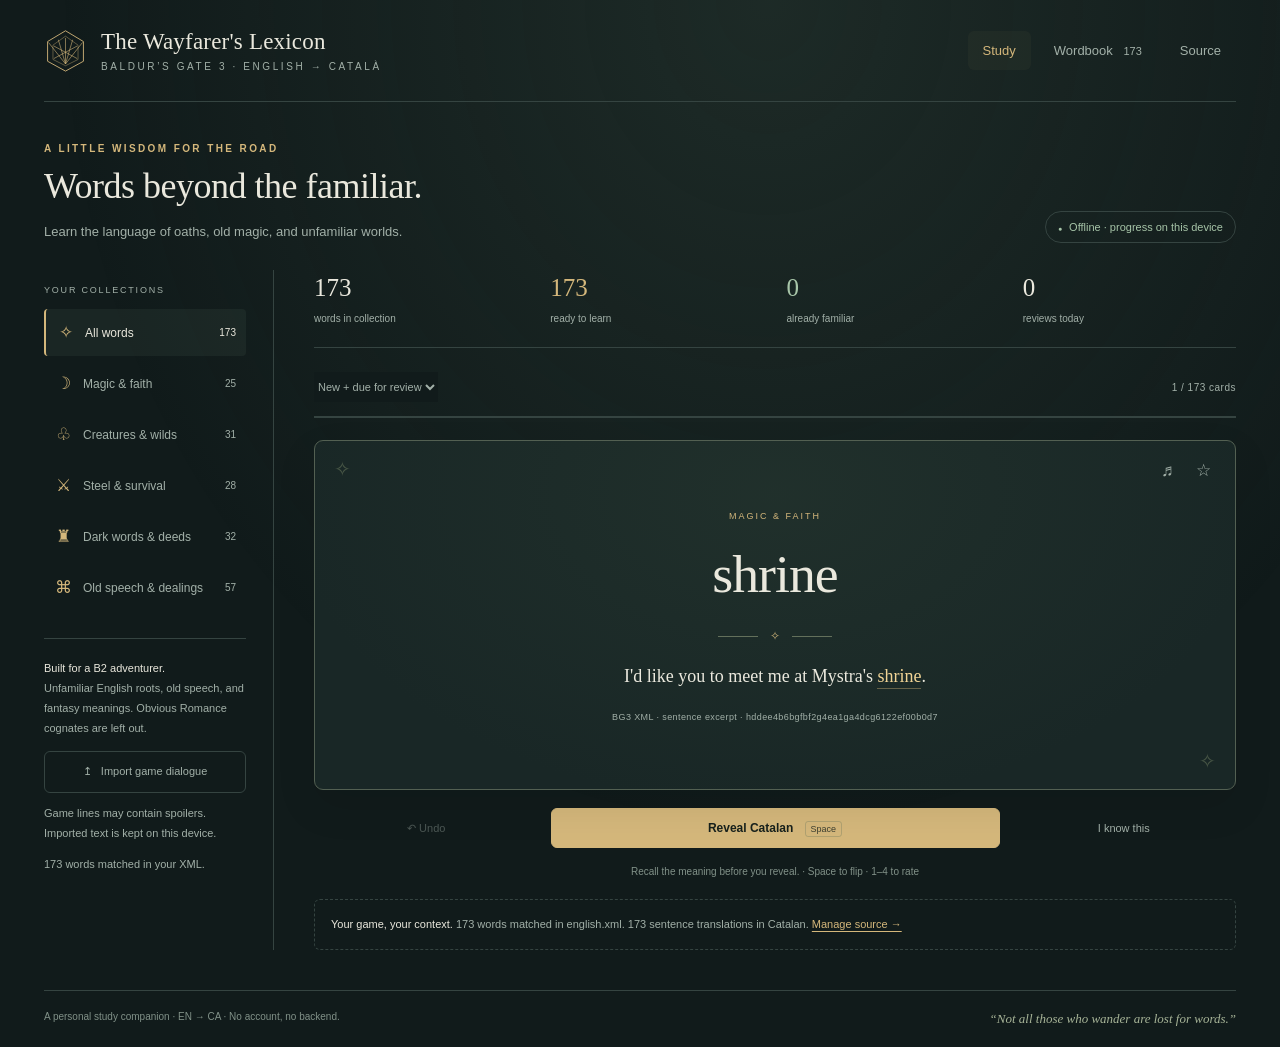
==== bg3/index.html @ 643f2cac "Add bg3 vocabulary builder" ====
<!doctype html>
<html lang="en">
<head>
<meta charset="utf-8"><meta name="viewport" content="width=device-width,initial-scale=1">
<meta name="description" content="An offline English–Catalan fantasy vocabulary trainer for a B2 reader. Import BG3 English XML to study words in real game context.">
<title>The Wayfarer's Lexicon · BG3 vocabulary</title>
<style>:root{color-scheme:dark;--bg:#111b1b;--panel:#192726;--line:#354441;--text:#eae8dd;--muted:#a2b0a8;--gold:#d4b77b;--soft:#273a34;--green:#a7c5a8;--red:#ecaaa0;font-family:Arial,Helvetica,sans-serif;font-synthesis:none}
*{box-sizing:border-box}body{margin:0;background:var(--bg);color:var(--text);min-height:100vh}body:before{content:"";position:fixed;inset:0;z-index:-1;background:radial-gradient(ellipse at 60% 0%,#30423966,transparent 65%);pointer-events:none}button,input,select{font:inherit}button,select{cursor:pointer}button{color:inherit}button:disabled{opacity:.4;cursor:default}button:focus-visible,a:focus-visible,input:focus-visible,select:focus-visible,summary:focus-visible{outline:2px solid var(--gold);outline-offset:5px}button{border:1px solid var(--line);border-radius:6px;background:transparent;padding:12px 18px;transition:background .15s,border-color .15s}button:hover:not(:disabled){background:#ffffff09;border-color:#7b8d7e}a{color:var(--gold)}.shell{max-width:1280px;margin:auto;padding:0 44px}.topbar{height:102px;display:flex;align-items:center;justify-content:space-between;border-bottom:1px solid var(--line)}.brand{display:flex;align-items:center;gap:14px}.brand-icon{width:43px;height:43px;color:var(--gold)}.brand-name{font:23px Georgia,serif;letter-spacing:.2px}.brand-sub{display:block;font-size:10px;letter-spacing:2.6px;color:var(--muted);margin-top:6px;text-transform:uppercase}.nav{display:flex;gap:8px}.nav button{border:0;color:var(--muted);font-size:13px;padding:12px 15px}.nav button.active{color:var(--gold);background:#d4b77b0b}.nav .number{font-size:11px;margin-left:7px;color:var(--muted)}.intro{padding:41px 0 27px;display:flex;justify-content:space-between;gap:30px;align-items:end}.eyebrow{text-transform:uppercase;font-size:10px;letter-spacing:2.4px;color:var(--gold);font-weight:600}.intro h1{font:36px/1.2 Georgia,serif;margin:11px 0 13px;font-weight:normal;letter-spacing:-.5px}.intro p{margin:0;color:var(--muted);font-size:13px;line-height:1.7}.local-pill{color:var(--green);font-size:11px;border:1px solid var(--line);padding:9px 12px;border-radius:30px;white-space:nowrap}.local-pill:before{content:'●';font-size:7px;margin-right:7px}.layout{display:grid;grid-template-columns:230px minmax(0,1fr);gap:40px;padding-bottom:40px}.sidebar{border-right:1px solid var(--line);padding-right:27px}.small-label{color:var(--muted);text-transform:uppercase;letter-spacing:1.8px;font-size:9px;display:block;margin:15px 0 14px}.category{width:100%;border:0;border-radius:4px;display:flex;align-items:center;text-align:left;padding:13px 10px;margin:4px 0;font-size:12px;color:var(--muted);gap:10px}.category .glyph{font-size:17px;color:var(--gold);width:19px;text-align:center}.category .count{margin-left:auto;font-size:10px}.category.active{color:var(--text);background:#a7c5a810;border-left:2px solid var(--gold)}.side-note{border-top:1px solid var(--line);margin-top:27px;padding-top:20px;font-size:11px;line-height:1.8;color:var(--muted)}.side-note strong{font-weight:normal;color:var(--text)}.side-note button{width:100%;font-size:11px;padding:10px;margin-top:13px}.stats{display:flex;gap:23px;margin-bottom:24px;padding:4px 0 21px;border-bottom:1px solid var(--line)}.stat{flex:1}.stat b{font:25px Georgia,serif;display:block;margin-bottom:6px}.stat span{color:var(--muted);font-size:10px}.stat:nth-child(2) b{color:var(--gold)}.stat:nth-child(3) b{color:var(--green)}.study-toolbar{display:flex;justify-content:space-between;align-items:center;gap:15px;margin-bottom:14px}.study-toolbar select,.filter-controls select{background:var(--bg);color:var(--muted);border:0;font-size:11px;padding:8px 0;max-width:100%}.study-toolbar .session-label{font-size:10px;color:var(--muted);letter-spacing:.5px}.progress-track{height:2px;background:var(--line);margin-bottom:22px}.progress-track div{height:100%;background:var(--gold);transition:width .3s}.flashcard{position:relative;border:1px solid #536052;border-radius:9px;min-height:350px;background:radial-gradient(ellipse at 50% 15%,#2f423655,transparent 75%),var(--panel);padding:29px 38px 24px;box-shadow:0 16px 40px #00000018;text-align:center;display:flex;flex-direction:column;align-items:center;justify-content:center}.flashcard:before,.flashcard:after{content:'✧';position:absolute;color:#8e9d7566;font-size:20px;top:16px;left:19px}.flashcard:after{top:auto;left:auto;bottom:16px;right:19px}.card-meta{font-size:9px;text-transform:uppercase;color:var(--gold);letter-spacing:2px;margin-bottom:19px}.word{font:clamp(35px,4.2vw,54px)/1.15 Georgia,serif;letter-spacing:-1px;margin:4px 0 17px;font-weight:normal;overflow-wrap:anywhere}.word.ca{font-size:clamp(28px,3.1vw,39px);max-width:650px;line-height:1.22}.definition{font-size:12px;color:var(--muted);line-height:1.7;max-width:540px;margin:0 0 15px}.ornament{display:flex;align-items:center;gap:12px;color:var(--gold);font-size:12px;width:114px;margin:6px 0 19px}.ornament:before,.ornament:after{content:'';height:1px;background:#63705b;flex:1}.sentence{font:18px/1.65 Georgia,serif;max-width:660px;margin:0;white-space:pre-wrap;overflow-wrap:anywhere}.sentence mark{background:transparent;color:#f1d495;border-bottom:1px solid #d4b77b66;padding-bottom:2px}.source-label{font-size:9px;color:var(--muted);letter-spacing:.4px;margin:19px 0 0;line-height:1.5}.card-actions{position:absolute;right:15px;top:12px;display:flex;gap:4px}.card-actions button{padding:7px 9px;border:0;color:var(--muted);font-size:17px}.card-actions .saved{color:var(--gold)}.reveal-row{margin:18px 0 10px;display:grid;grid-template-columns:1fr 2fr 1fr;gap:12px;align-items:center}.primary{background:var(--gold);color:#17211c;font-size:12px;font-weight:600;border-color:var(--gold)}.primary:hover:not(:disabled){background:#e5cb95;border-color:#e5cb95}.muted-button{border:0;color:var(--muted);font-size:11px;padding:10px}.key{border:1px solid #64745b66;border-radius:3px;padding:2px 5px;margin-left:8px;font-size:9px;font-weight:normal;opacity:.8}.rating-row{display:grid;grid-template-columns:repeat(4,1fr);gap:10px;margin:18px 0 10px}.rating-row button{padding:12px 5px;font-size:12px;background:#192726}.rating-row small{display:block;color:var(--muted);font-size:9px;margin-top:6px}.rating-row button:first-child{color:var(--red)}.rating-row button:last-child{color:var(--green)}.keyboard-hint{text-align:center;color:#819188;font-size:10px;margin:18px 0}.keyboard-hint span{padding:0 9px;color:#4f6657}.source-banner{font-size:11px;color:var(--muted);line-height:1.7;border:1px dashed var(--line);padding:13px 16px;border-radius:6px;margin-top:22px}.source-banner strong{color:var(--text);font-weight:normal}.source-banner button{border:0;color:var(--gold);font-size:11px;padding:2px 0;text-decoration:underline;text-underline-offset:3px}.footer{display:flex;justify-content:space-between;gap:20px;padding:20px 0;border-top:1px solid var(--line);font-size:10px;color:#819188}.footer span:last-child{font:italic 13px Georgia,serif;color:#a6b397}.view[hidden],[hidden]{display:none!important}.panel{border:1px solid var(--line);border-radius:8px;background:var(--panel);padding:25px;margin:0 0 20px}.panel h2{font:25px Georgia,serif;margin:0 0 12px}.panel h3{font:19px Georgia,serif;margin:22px 0 12px}.panel p,.panel li{font-size:13px;line-height:1.8;color:var(--muted)}.panel code{font-size:11px;word-break:break-all}.panel ul{padding-left:20px}.import-zone{display:block;border:1px dashed #77896c;border-radius:6px;padding:27px;text-align:center;background:#a7c5a806;margin:20px 0;cursor:pointer}.import-zone strong{font:21px Georgia,serif;color:var(--gold);display:block;margin-bottom:10px}.import-zone span{display:block;color:var(--muted);font-size:12px;line-height:1.7}.import-zone input{font-size:12px;max-width:100%;margin-top:16px}.button-group{display:flex;gap:10px;flex-wrap:wrap}.button-group button{font-size:12px}.status{font-size:12px;line-height:1.7;color:var(--green);min-height:22px;overflow-wrap:anywhere}.status.error{color:var(--red)}.filter-controls{display:flex;gap:12px;flex-wrap:wrap;margin:0 0 18px}.filter-controls input{min-width:160px;flex:1;border:1px solid var(--line);background:var(--panel);color:var(--text);border-radius:5px;padding:12px;font-size:12px}.filter-controls select{border:1px solid var(--line);padding:10px;border-radius:5px}.word-list{display:grid;gap:9px}.word-row{display:flex;text-align:left;align-items:center;gap:20px;width:100%;background:var(--panel);padding:16px 20px}.word-row strong{font:20px Georgia,serif;display:block;margin-bottom:5px}.word-row small{color:var(--muted);font-size:10px;line-height:1.5}.word-row .translation{margin-left:auto;text-align:right;color:#d6cfb8;font:15px Georgia,serif;max-width:45%}.word-row .badge{font-size:9px;color:var(--green);display:block;font-family:Arial,sans-serif;margin-top:7px}.list-count{font-size:11px;color:var(--muted);margin-bottom:14px}.empty{text-align:center;padding:48px 20px}.empty h2{font:32px Georgia,serif;color:var(--gold)}.empty p{font-size:13px;line-height:1.8;color:var(--muted);max-width:460px;margin:18px auto}.empty button{margin:6px}.toast{position:fixed;bottom:25px;left:50%;transform:translateX(-50%);z-index:20;border:1px solid #7b8d7e;background:#273a34;padding:12px 20px;border-radius:5px;box-shadow:0 5px 30px #0006;font-size:12px;max-width:90vw;text-align:center}.dialog{background:var(--bg);color:var(--text);border:1px solid var(--line);border-radius:10px;max-width:650px;width:calc(100% - 32px);padding:28px}.dialog::backdrop{background:#000b}.dialog h2{font:34px Georgia,serif;margin:0 0 16px}.dialog p{font-size:13px;line-height:1.8;color:var(--muted)}.dialog .close{float:right;padding:5px 10px}.dialog blockquote{border-left:2px solid var(--gold);padding-left:18px;font:18px/1.6 Georgia,serif}.danger{color:var(--red)}.inline-check{display:flex;gap:8px;align-items:center;font-size:11px;color:var(--muted);margin:16px 0}.progress-line{width:100%;accent-color:var(--gold);height:5px}.notice{border-left:2px solid var(--gold);padding-left:15px;font-size:12px;line-height:1.8;color:var(--muted)}
@media(min-width:1450px){.shell{max-width:1380px}.layout{gap:55px}.flashcard{min-height:390px}.intro{padding-top:52px}}@media(max-width:850px){.shell{padding:0 24px}.layout{grid-template-columns:175px minmax(0,1fr);gap:23px}.sidebar{padding-right:16px}.category{font-size:11px;padding:11px 5px;gap:6px}.intro h1{font-size:30px}.flashcard{padding:30px 22px}.reveal-row{grid-template-columns:1fr 2.5fr 1fr;gap:4px}.nav button{padding:10px}.brand-name{font-size:20px}}@media(max-width:640px){.shell{padding:0 18px}.topbar{height:86px}.brand-icon{width:32px;height:32px}.brand{gap:9px}.brand-name{font-size:19px}.brand-sub{font-size:8px;letter-spacing:1.7px}.nav{gap:0}.nav button{font-size:11px;padding:10px 8px}.nav .number{display:none}.intro{padding:29px 0 22px}.intro h1{font-size:29px}.intro p{font-size:12px}.local-pill{display:none}.layout{display:flex;flex-direction:column;gap:15px}.sidebar{border:0;padding:0}.sidebar .small-label,.side-note{display:none}.categories{display:flex;overflow:auto;gap:5px;padding-bottom:9px}.category{width:auto;white-space:nowrap;padding:10px;flex-shrink:0;font-size:10px;border:1px solid var(--line);gap:6px}.category.active{border:1px solid var(--gold)}.category .glyph{font-size:13px}.category .count{display:none}.stats{gap:10px;margin-bottom:15px;padding-bottom:16px}.stat b{font-size:24px}.flashcard{min-height:360px;padding:36px 23px 28px}.sentence{font-size:17px}.word{font-size:43px}.word.ca{font-size:30px}.reveal-row{grid-template-columns:1fr 2.7fr 1fr}.reveal-row button{padding:12px 6px}.reveal-row .key{display:none}.rating-row{gap:6px}.rating-row .key{display:none}.rating-row button{font-size:11px}.footer{line-height:1.7;flex-direction:column;gap:5px}.panel{padding:20px}.word-row{padding:14px;gap:12px}.word-row strong{font-size:19px}.word-row .translation{font-size:13px}.keyboard-hint{font-size:9px}.filter-controls input{width:100%}.filter-controls select{flex:1;min-width:0}.card-meta{font-size:8px;letter-spacing:1.6px}}
@media(prefers-reduced-motion:reduce){*{transition:none!important;scroll-behavior:auto!important}}
</style>
</head>
<body>
<div class="shell">
<header class="topbar"><div class="brand"><svg class="brand-icon" aria-hidden="true" viewBox="0 0 48 48" fill="none"><path d="M24 2 44 14v22L24 47 4 36V14Z" stroke="currentColor"/><path d="m24 8 14 10v16L24 41 10 34V18Z" stroke="currentColor" opacity=".45"/><path d="M24 10v29M11 19l26 14M37 19 11 33M16 12l8 27 8-27M5 15l19 24 19-24" stroke="currentColor" opacity=".65"/></svg><div><div class="brand-name">The Wayfarer's Lexicon</div><span class="brand-sub">Baldur’s Gate 3 · English → Català</span></div></div><nav class="nav" aria-label="Main navigation"><button data-view="study" class="active" aria-current="page">Study</button><button data-view="library">Wordbook <span class="number" id="nav-count"></span></button><button data-view="source">Source</button></nav></header>
<section class="intro"><div><div class="eyebrow">A little wisdom for the road</div><h1 id="page-title">Words beyond the familiar.</h1><p id="page-subtitle">Learn the language of oaths, old magic, and unfamiliar worlds.</p></div><div class="local-pill">Offline · progress on this device</div></section>
<div class="layout"><aside class="sidebar"><span class="small-label">Your collections</span><div class="categories" id="categories"></div><div class="side-note"><strong>Built for a B2 adventurer.</strong><br>Unfamiliar English roots, old speech, and fantasy meanings. Obvious Romance cognates are left out.<button data-go="source">↥ &nbsp; Import game dialogue</button><p>Game lines may contain spoilers. No dialogue has been imported yet.</p><div id="side-source"></div></div></aside>
<main>
<section class="view" id="view-study" aria-labelledby="page-title">
<div class="stats"><div class="stat"><b id="stat-total">0</b><span>words in collection</span></div><div class="stat"><b id="stat-ready">0</b><span>ready to learn</span></div><div class="stat"><b id="stat-known">0</b><span>already familiar</span></div><div class="stat"><b id="stat-reviewed">0</b><span>reviews today</span></div></div>
<div class="study-toolbar"><label><span class="sr-only" hidden>Study mode</span><select id="study-mode" aria-label="Study mode"><option value="ready">New + due for review</option><option value="all">Explore all words</option><option value="starred">Saved words</option></select></label><span class="session-label" id="session-label"></span></div>
<div class="progress-track" role="progressbar" aria-label="Session progress" aria-valuemin="0" aria-valuemax="100" aria-valuenow="0" id="session-progress"><div id="progress-fill"></div></div>
<div id="card-area">
<article class="flashcard" id="flashcard" aria-label="Vocabulary flashcard"><div class="card-actions"><button id="speak" aria-label="Hear English word" title="Hear the English word">♬</button><button id="star" aria-label="Save word" aria-pressed="false" title="Save word">☆</button></div><div class="card-meta" id="card-category"></div><h2 class="word" id="card-word"></h2><p class="definition" id="card-definition" hidden></p><div class="ornament" aria-hidden="true">✧</div><p class="sentence" id="card-sentence"></p><p class="source-label" id="card-source"></p></article>
<div class="reveal-row" id="reveal-row"><button class="muted-button" id="undo" disabled>↶ Undo</button><button class="primary" id="reveal">Reveal Catalan <span class="key">Space</span></button><button class="muted-button" id="skip">I know this</button></div>
<div class="rating-row" id="rating-row" hidden><button data-rate="again">Again <span class="key">1</span><small>In this session</small></button><button data-rate="hard">Hard <span class="key">2</span><small>Tomorrow</small></button><button data-rate="good">Got it <span class="key">3</span><small id="good-delay">In 3 days</small></button><button data-rate="known">Familiar <span class="key">4</span><small>In 30 days</small></button></div>
<p class="keyboard-hint" id="keyboard-hint">Recall the meaning before you reveal. <span>·</span> Space to flip <span>·</span> 1–4 to rate</p>
</div>
<div class="empty" id="empty-study" hidden><div class="eyebrow">A well-earned rest</div><h2 id="empty-title">Your path is clear.</h2><p id="empty-message"></p><button class="primary" id="explore-all">Explore all words</button><button id="shuffle">Shuffle & restart</button><button id="empty-undo" disabled>↶ Undo last review</button></div>
<div class="source-banner" id="source-banner"></div>
</section>
<section class="view" id="view-library" hidden><div class="filter-controls"><input type="search" id="search" aria-label="Search English or Catalan words" placeholder="Find a word in English or Català…"><select id="list-status" aria-label="Filter words"><option value="all">All words</option><option value="new">Not studied</option><option value="learning">Learning</option><option value="known">Familiar</option><option value="starred">Saved</option></select></div><div class="list-count" id="list-count"></div><div class="word-list" id="word-list"></div></section>
<section class="view" id="view-source" hidden>
<div class="panel"><div class="eyebrow">From the game to your wordbook</div><h2 style="margin-top:12px">Bring your own dialogue.</h2><p id="source-summary">Verified game contexts from your English XML are bundled in this app.</p><label class="import-zone"><strong>Open your English XML</strong><span>Matches the curated vocabulary against BG3 localisation entries.<br>Uses short, readable lines from the file. Everything stays in your browser.</span><input type="file" id="xml-input" accept=".xml,application/xml,text/xml"></label><progress id="import-progress" class="progress-line" max="100" value="0" hidden aria-label="Import progress"></progress><p class="status" id="import-status" role="status"></p><p class="notice">After import, study shows only words found in your file. The bundled game contexts include Catalan translations. A newly imported sentence has a translation only if it exactly matches a reviewed source sentence. Importing in the browser does not copy the XML into the project folder.</p><div class="button-group"><button id="clear-import">Use practice deck</button><button id="download-contexts">Export matched contexts</button></div></div>
<div class="panel"><h2>Your progress, your device.</h2><p>Review dates, saved words, and selected game lines are stored in this browser. Export a backup before changing browsers or clearing site data. If your browser blocks local storage, you can still study and export a backup.</p><div class="button-group"><button id="export-progress">Export backup</button><label><span class="sr-only" hidden>Restore backup</span><input type="file" id="backup-input" accept="application/json,.json" aria-label="Restore backup" hidden><button id="restore-backup">Restore backup</button></label><button id="reset-progress" class="danger">Reset review progress</button></div><p class="status" id="storage-status" role="status"></p></div>
<details class="panel"><summary>How the vocabulary was chosen</summary><p>The glossary favours Germanic English roots, archaic dialogue, weaponry, creatures, and less familiar meanings. It omits close Catalan/Spanish cognates such as “necromancer”, “infernal”, and “ritual”. Some short words remain because their fantasy meaning is specialised.</p><p>Translations explain the meaning in Catalan; they are not claimed to be official D&amp;D terminology. Words can have other meanings: always read the context. The bundled game sentences have been reviewed for meaning and translated into Catalan. New automatic matches may need review.</p><p>The app includes Catalan translations for its curated game sentences and practice examples. It does not automatically translate arbitrary new dialogue. Game entries retain their XML content ID for traceability. Your file may also contain books, item descriptions, and interface text, since a localisation XML does not always identify dialogue separately.</p><p>To rebuild the standalone app from a locally available XML, run <code>python3 scripts/import_xml.py data/english.xml</code>. The original bytes remain in <code>data/english.xml</code>. See README.md for details.</p><p><strong>Review schedule:</strong> Again repeats later in this session; Hard is due tomorrow; Got it starts at three days and doubles the previous interval up to 60 days; Familiar is due in 30 days. Dates use your device's local calendar.</p></details>
</section>
</main></div>
<footer class="footer"><span>A personal study companion · EN → CA · No account, no backend.</span><span>“Not all those who wander are lost for words.”</span></footer>
</div>
<dialog class="dialog" id="word-dialog"><button class="close" id="close-dialog" aria-label="Close word details">×</button><div id="word-detail"></div><button class="primary" id="study-this">Study this word</button></dialog><div class="toast" id="toast" role="status" hidden></div>
<script id="deck-data" type="application/json">{"cards": [{"word": "eldritch", "category": "Magic & faith", "catalan": "estrany i sobrenatural", "meaning": "Uncanny, otherworldly, often unsettling magic.", "example": "An eldritch light flickered beneath the door.", "exampleCa": "Una llum estranya i sobrenatural tremolava sota la porta.", "forms": ["eldritch"], "id": "eldritch"}, {"word": "cantrip", "category": "Magic & faith", "catalan": "truc màgic", "meaning": "A minor spell that can be cast repeatedly.", "example": "She lit the candle with a cantrip.", "exampleCa": "Va encendre l'espelma amb un truc màgic.", "forms": ["cantrip", "cantrips"], "id": "cantrip"}, {"word": "warlock", "category": "Magic & faith", "catalan": "bruixot vinculat a un pacte", "meaning": "A spellcaster whose power comes from a pact with a powerful being.", "example": "The warlock owed his power to a dangerous patron.", "exampleCa": "El bruixot devia el seu poder a un protector perillós.", "forms": ["warlock", "warlocks"], "id": "warlock"}, {"word": "wizard", "category": "Magic & faith", "catalan": "mag que aprèn màgia estudiant", "meaning": "A spellcaster who learns magic through study.", "example": "The wizard spent the night studying her spellbook.", "exampleCa": "La maga va passar la nit estudiant el seu llibre de conjurs.", "forms": ["wizard", "wizards"], "id": "wizard"}, {"word": "sorcerer", "category": "Magic & faith", "catalan": "fetiller amb màgia innata", "meaning": "A spellcaster with an innate source of magical power.", "example": "The sorcerer could barely control his gift.", "exampleCa": "El fetiller amb prou feines podia controlar el seu do.", "forms": ["sorcerer", "sorcerers", "sorceress"], "id": "sorcerer"}, {"word": "spell", "category": "Magic & faith", "catalan": "conjur; encanteri", "meaning": "A magical effect produced by a spellcaster.", "example": "The spell sealed the entrance to the crypt.", "exampleCa": "El conjur va segellar l'entrada de la cripta.", "forms": ["spell", "spells"], "id": "spell"}, {"word": "ward", "category": "Magic & faith", "catalan": "protecció màgica", "meaning": "A magical protection or barrier; also a person under someone's care.", "example": "A ward kept the restless spirits outside.", "exampleCa": "Una protecció màgica mantenia els esperits inquiets a fora.", "forms": ["ward", "wards", "warded"], "id": "ward"}, {"word": "hex", "category": "Magic & faith", "catalan": "malefici", "meaning": "A spell meant to bring harm or bad luck.", "example": "Someone had placed a hex on the old well.", "exampleCa": "Algú havia llançat un malefici sobre el pou vell.", "forms": ["hex", "hexes", "hexed"], "id": "hex"}, {"word": "curse", "category": "Magic & faith", "catalan": "maledicció; maleir", "meaning": "Magic that causes suffering or misfortune.", "example": "Only the priest knew how to lift the curse.", "exampleCa": "Només el sacerdot sabia com trencar la maledicció.", "forms": ["curse", "curses", "cursed"], "id": "curse"}, {"word": "boon", "category": "Magic & faith", "catalan": "do; favor concedit", "meaning": "A useful gift or blessing, often from a powerful being.", "example": "The goddess granted her a single boon.", "exampleCa": "La deessa li va concedir un únic do.", "forms": ["boon", "boons"], "id": "boon"}, {"word": "smite", "category": "Magic & faith", "catalan": "colpir amb força divina", "meaning": "To strike powerfully, especially with divine force.", "example": "He raised his blade to smite the undead.", "exampleCa": "Va alçar la fulla per colpir els morts vivents amb força divina.", "forms": ["smite", "smites", "smiting", "smote", "smitten"], "id": "smite"}, {"word": "banish", "category": "Magic & faith", "catalan": "desterrar; expulsar", "meaning": "To force someone away, sometimes to another plane.", "example": "We must banish the creature before dawn.", "exampleCa": "Hem de desterrar la criatura abans de l'alba.", "forms": ["banish", "banishes", "banished", "banishing"], "id": "banish"}, {"word": "summon", "category": "Magic & faith", "catalan": "invocar; fer venir", "meaning": "To call a creature or person to appear.", "example": "Do not summon anything you cannot control.", "exampleCa": "No invoquis res que no puguis controlar.", "forms": ["summon", "summons", "summoned", "summoning"], "id": "summon"}, {"word": "weave", "category": "Magic & faith", "catalan": "teixir; la trama de la màgia", "meaning": "To interlace threads; in fantasy, to shape magic. The Weave is also a named magical framework.", "example": "She began to weave a spell around the gate.", "exampleCa": "Va començar a teixir un conjur al voltant del portal.", "forms": ["weave", "weaves", "weaving", "wove", "woven"], "id": "weave"}, {"word": "scry", "category": "Magic & faith", "catalan": "observar a distància amb màgia", "meaning": "To see distant people or places through magic.", "example": "The witch used a mirror to scry on her enemies.", "exampleCa": "La bruixa feia servir un mirall per observar els seus enemics amb màgia.", "forms": ["scry", "scries", "scrying", "scried"], "id": "scry"}, {"word": "thrall", "category": "Magic & faith", "catalan": "esclau sotmès a una voluntat", "meaning": "Someone under another being's complete control.", "example": "The creature had made the guard its thrall.", "exampleCa": "La criatura havia convertit el guàrdia en el seu esclau.", "forms": ["thrall", "thralls"], "id": "thrall"}, {"word": "oath", "category": "Magic & faith", "catalan": "jurament", "meaning": "A solemn promise, especially one that binds a knight or paladin.", "example": "She swore an oath to protect the helpless.", "exampleCa": "Va fer el jurament de protegir els desemparats.", "forms": ["oath", "oaths"], "id": "oath"}, {"word": "oathbreaker", "category": "Magic & faith", "catalan": "qui ha trencat el seu jurament", "meaning": "Someone who has broken a solemn oath.", "example": "No oathbreaker would be welcome in that hall.", "exampleCa": "Ningú que hagués trencat el seu jurament seria benvingut en aquella sala.", "forms": ["oathbreaker", "oathbreakers"], "id": "oathbreaker"}, {"word": "atonement", "category": "Magic & faith", "catalan": "expiació; reparació d'una falta", "meaning": "Making amends for a wrong or sin.", "example": "He sought atonement for the lives he had taken.", "exampleCa": "Buscava expiar les vides que havia llevat.", "forms": ["atonement"], "id": "atonement"}, {"word": "shrine", "category": "Magic & faith", "catalan": "santuari petit; lloc de culte", "meaning": "A place dedicated to a deity or holy figure.", "example": "They left an offering at the roadside shrine.", "exampleCa": "Van deixar una ofrena al petit santuari del camí.", "forms": ["shrine", "shrines"], "id": "shrine"}, {"word": "heathen", "category": "Magic & faith", "catalan": "pagà; infidel", "meaning": "An often insulting word for someone outside the speaker's religion.", "example": "The preacher called every outsider a heathen.", "exampleCa": "El predicador anomenava pagà qualsevol foraster.", "forms": ["heathen", "heathens"], "id": "heathen"}, {"word": "hallowed", "category": "Magic & faith", "catalan": "sagrat; consagrat", "meaning": "Made holy or treated with great reverence.", "example": "No blood must be spilled on hallowed ground.", "exampleCa": "No s'ha de vessar sang en terra consagrada.", "forms": ["hallowed"], "id": "hallowed"}, {"word": "unholy", "category": "Magic & faith", "catalan": "impiu; profà", "meaning": "Evil or opposed to what is sacred.", "example": "An unholy presence lingered in the chapel.", "exampleCa": "Una presència impia romania a la capella.", "forms": ["unholy"], "id": "unholy"}, {"word": "blight", "category": "Magic & faith", "catalan": "flagell; mal que corromp", "meaning": "A destructive disease or corrupting influence.", "example": "A creeping blight had blackened the orchard.", "exampleCa": "Un mal que s'escampava havia ennegrit el verger.", "forms": ["blight", "blighted", "blights"], "id": "blight"}, {"word": "taint", "category": "Magic & faith", "catalan": "corrupció; contaminar", "meaning": "A harmful trace of evil or contamination.", "example": "The water bore the taint of dark magic.", "exampleCa": "L'aigua duia la corrupció de la màgia fosca.", "forms": ["taint", "tainted", "taints", "tainting"], "id": "taint"}, {"word": "fiend", "category": "Creatures & wilds", "catalan": "ésser infernal", "meaning": "An evil supernatural being; sometimes a cruel person.", "example": "The fiend demanded a soul in return.", "exampleCa": "L'ésser infernal va exigir una ànima a canvi.", "forms": ["fiend", "fiends", "fiendish"], "id": "fiend"}, {"word": "wraith", "category": "Creatures & wilds", "catalan": "espectre", "meaning": "A ghostly, threatening spirit.", "example": "A wraith drifted silently through the ruined hall.", "exampleCa": "Un espectre es va desplaçar en silenci per la sala en ruïnes.", "forms": ["wraith", "wraiths"], "id": "wraith"}, {"word": "wight", "category": "Creatures & wilds", "catalan": "mort vivent maligne", "meaning": "An evil undead being; an archaic word for a creature or person.", "example": "A wight stood watch over the forgotten tomb.", "exampleCa": "Un mort vivent maligne vigilava la tomba oblidada.", "forms": ["wight", "wights"], "id": "wight"}, {"word": "ghoul", "category": "Creatures & wilds", "catalan": "carronyaire no mort", "meaning": "An undead creature associated with eating corpses.", "example": "The ghoul dragged a body into the shadows.", "exampleCa": "El carronyaire no mort va arrossegar un cos cap a les ombres.", "forms": ["ghoul", "ghouls", "ghoulish"], "id": "ghoul"}, {"word": "undead", "category": "Creatures & wilds", "catalan": "mort vivent; no mort", "meaning": "A dead being animated by unnatural power.", "example": "The undead rose as the bell began to toll.", "exampleCa": "Els morts vivents es van alçar quan la campana va començar a tocar.", "forms": ["undead"], "id": "undead"}, {"word": "mind flayer", "category": "Creatures & wilds", "catalan": "devorador de ments", "meaning": "A tentacled D&D creature with powers over the mind; an explanatory translation.", "example": "The mind flayer reached into the prisoner's thoughts.", "exampleCa": "El devorador de ments va penetrar en els pensaments del presoner.", "forms": ["mind flayer", "mind flayers"], "id": "mind-flayer"}, {"word": "tadpole", "category": "Creatures & wilds", "catalan": "capgròs", "meaning": "A young frog or toad; also the larva-like parasite in BG3.", "example": "They found a wriggling tadpole inside the jar.", "exampleCa": "Van trobar un capgròs que es retorçava dins del pot.", "forms": ["tadpole", "tadpoles"], "id": "tadpole"}, {"word": "spawn", "category": "Creatures & wilds", "catalan": "engendre; cria", "meaning": "Offspring; in fantasy, a creature created by another being.", "example": "The vampire's spawn hid from the morning light.", "exampleCa": "L'engendre del vampir s'amagava de la llum del matí.", "forms": ["spawn", "spawns"], "id": "spawn"}, {"word": "beholder", "category": "Creatures & wilds", "catalan": "monstre esfèric amb molts ulls", "meaning": "In D&D, a floating many-eyed monster; literally, one who looks.", "example": "The beholder turned its many eyes towards us.", "exampleCa": "El monstre esfèric va girar els seus nombrosos ulls cap a nosaltres.", "forms": ["beholder", "beholders"], "id": "beholder"}, {"word": "shapeshifter", "category": "Creatures & wilds", "catalan": "canviaformes", "meaning": "A being able to change its physical form.", "example": "The shapeshifter wore the face of a trusted friend.", "exampleCa": "El canviaformes tenia el rostre d'un amic de confiança.", "forms": ["shapeshifter", "shapeshifters"], "id": "shapeshifter"}, {"word": "hag", "category": "Creatures & wilds", "catalan": "bruixa monstruosa", "meaning": "In fantasy, a wicked witch-like creature; elsewhere, an insult for an old woman.", "example": "The hag offered a cure at a terrible price.", "exampleCa": "La bruixa monstruosa oferia un remei a un preu terrible.", "forms": ["hag", "hags"], "id": "hag"}, {"word": "werewolf", "category": "Creatures & wilds", "catalan": "home llop", "meaning": "A person who can transform into a wolf-like creature.", "example": "The werewolf vanished into the trees before dawn.", "exampleCa": "L'home llop va desaparèixer entre els arbres abans de l'alba.", "forms": ["werewolf", "werewolves"], "id": "werewolf"}, {"word": "owlbear", "category": "Creatures & wilds", "catalan": "ós mussol", "meaning": "A fantasy creature combining features of a bear and an owl.", "example": "An owlbear guarded its cub beside the cave.", "exampleCa": "Un ós mussol protegia la seva cria al costat de la cova.", "forms": ["owlbear", "owlbears"], "id": "owlbear"}, {"word": "wyrm", "category": "Creatures & wilds", "catalan": "drac; serp monstruosa", "meaning": "An old or literary word for a dragon or serpent.", "example": "The ancient wyrm slept beneath the mountain.", "exampleCa": "L'antic drac dormia sota la muntanya.", "forms": ["wyrm", "wyrms"], "id": "wyrm"}, {"word": "brood", "category": "Creatures & wilds", "catalan": "cria; covada", "meaning": "A group of young creatures; as a verb, to dwell on troubling thoughts.", "example": "The spider guarded her brood in the dark.", "exampleCa": "L'aranya protegia la seva cria a les fosques.", "forms": ["brood", "broods", "brooding"], "id": "brood"}, {"word": "swarm", "category": "Creatures & wilds", "catalan": "eixam", "meaning": "A large moving group of insects or other small creatures.", "example": "A swarm of beetles poured from the cracked wall.", "exampleCa": "Un eixam d'escarabats va sortir de l'esquerda de la paret.", "forms": ["swarm", "swarms", "swarming"], "id": "swarm"}, {"word": "carrion", "category": "Creatures & wilds", "catalan": "carronya", "meaning": "The decaying flesh of dead animals.", "example": "The smell of carrion drew birds to the battlefield.", "exampleCa": "La pudor de carronya atreia ocells al camp de batalla.", "forms": ["carrion"], "id": "carrion"}, {"word": "maw", "category": "Creatures & wilds", "catalan": "gola; boca enorme", "meaning": "The open mouth or jaws of a frightening creature.", "example": "A row of sharp teeth lined the creature's maw.", "exampleCa": "Una filera de dents esmolades vorejava la gola de la criatura.", "forms": ["maw", "maws"], "id": "maw"}, {"word": "fang", "category": "Creatures & wilds", "catalan": "ullal", "meaning": "A long, sharp tooth used to bite or inject venom.", "example": "One fang had broken off in the shield.", "exampleCa": "Un ullal s'havia trencat contra l'escut.", "forms": ["fang", "fangs", "fanged"], "id": "fang"}, {"word": "tusk", "category": "Creatures & wilds", "catalan": "defensa; ullal sortint", "meaning": "A long projecting tooth, like that of a boar.", "example": "The boar lowered its head and bared its tusks.", "exampleCa": "El senglar va abaixar el cap i va mostrar les defenses.", "forms": ["tusk", "tusks", "tusked"], "id": "tusk"}, {"word": "claw", "category": "Creatures & wilds", "catalan": "urpa; esgarrapar", "meaning": "A sharp curved nail; also, to scratch with claws.", "example": "Deep claw marks covered the wooden door.", "exampleCa": "La porta de fusta estava coberta de marques profundes d'urpes.", "forms": ["claw", "claws", "clawed", "clawing"], "id": "claw"}, {"word": "talon", "category": "Creatures & wilds", "catalan": "urpa d'ocell rapinyaire", "meaning": "The hooked claw of a bird of prey or similar creature.", "example": "The eagle gripped the branch with its talons.", "exampleCa": "L'àguila aferrava la branca amb les urpes.", "forms": ["talon", "talons"], "id": "talon"}, {"word": "antler", "category": "Creatures & wilds", "catalan": "banya ramificada", "meaning": "One of the branching horns of a deer.", "example": "A broken antler lay beside the forest path.", "exampleCa": "Hi havia una banya ramificada trencada al costat del camí del bosc.", "forms": ["antler", "antlers"], "id": "antler"}, {"word": "hide", "category": "Creatures & wilds", "catalan": "pell; cuir sense adobar", "meaning": "An animal's skin; also the common verb meaning to conceal.", "example": "The beast's thick hide resisted the arrows.", "exampleCa": "La pell gruixuda de la bèstia resistia les fletxes.", "forms": ["hide", "hides"], "id": "hide"}, {"word": "lair", "category": "Creatures & wilds", "catalan": "cau; amagatall", "meaning": "The den or dwelling of a dangerous creature.", "example": "We found the beast's lair behind the waterfall.", "exampleCa": "Vam trobar el cau de la bèstia darrere la cascada.", "forms": ["lair", "lairs"], "id": "lair"}, {"word": "burrow", "category": "Creatures & wilds", "catalan": "toca; excavar una galeria", "meaning": "A hole where an animal lives, or the act of digging one.", "example": "The creature escaped through a narrow burrow.", "exampleCa": "La criatura va fugir per una toca estreta.", "forms": ["burrow", "burrows", "burrowed", "burrowing"], "id": "burrow"}, {"word": "thicket", "category": "Creatures & wilds", "catalan": "matollar espès", "meaning": "A dense group of bushes or small trees.", "example": "Something stirred in the thicket beside the road.", "exampleCa": "Alguna cosa es va moure dins del matollar al costat del camí.", "forms": ["thicket", "thickets"], "id": "thicket"}, {"word": "bramble", "category": "Creatures & wilds", "catalan": "esbarzer", "meaning": "A thorny bush, often with tangled stems.", "example": "Her cloak caught on a bramble near the gate.", "exampleCa": "La capa se li va enganxar en un esbarzer prop de la porta.", "forms": ["bramble", "brambles"], "id": "bramble"}, {"word": "bog", "category": "Creatures & wilds", "catalan": "aiguamoll; terreny pantanós", "meaning": "Wet, soft ground that can be difficult to cross.", "example": "The path disappeared into a treacherous bog.", "exampleCa": "El camí desapareixia en un aiguamoll traïdor.", "forms": ["bog", "bogs"], "id": "bog"}, {"word": "gloom", "category": "Creatures & wilds", "catalan": "penombra; foscor trista", "meaning": "Dim darkness, or a feeling of sadness.", "example": "Two yellow eyes watched us from the gloom.", "exampleCa": "Dos ulls grocs ens observaven des de la penombra.", "forms": ["gloom", "gloomy"], "id": "gloom"}, {"word": "chasm", "category": "Creatures & wilds", "catalan": "avenc; esquerda profunda", "meaning": "A very deep gap in rock or earth.", "example": "A narrow bridge crossed the chasm below the keep.", "exampleCa": "Un pont estret travessava l'avenc sota la fortalesa.", "forms": ["chasm", "chasms"], "id": "chasm"}, {"word": "crag", "category": "Creatures & wilds", "catalan": "penyal; roca escarpada", "meaning": "A steep, rough rock face or peak.", "example": "The watchtower stood on a windswept crag.", "exampleCa": "La torre de guaita s'alçava sobre un penyal batut pel vent.", "forms": ["crag", "crags", "craggy"], "id": "crag"}, {"word": "foe", "category": "Steel & survival", "catalan": "enemic; adversari", "meaning": "An enemy, especially in literary or fantasy language.", "example": "Even a wounded foe can still be dangerous.", "exampleCa": "Fins i tot un enemic ferit pot continuar sent perillós.", "forms": ["foe", "foes"], "id": "foe"}, {"word": "wield", "category": "Steel & survival", "catalan": "empunyar; fer servir amb poder", "meaning": "To hold and use a weapon, or exercise power.", "example": "Only a trained warrior could wield that blade.", "exampleCa": "Només un guerrer entrenat podia empunyar aquella fulla.", "forms": ["wield", "wields", "wielded", "wielding"], "id": "wield"}, {"word": "cleave", "category": "Steel & survival", "catalan": "partir d'un cop; fendre", "meaning": "To split or cut something apart with force.", "example": "The axe could cleave a shield in two.", "exampleCa": "La destral podia partir un escut en dos.", "forms": ["cleave", "cleaves", "cleaved", "cleft", "clove", "cleaving"], "id": "cleave"}, {"word": "hew", "category": "Steel & survival", "catalan": "tallar a cops", "meaning": "To cut or chop with heavy blows.", "example": "They had to hew a path through the roots.", "exampleCa": "Van haver d'obrir-se camí tallant les arrels a cops.", "forms": ["hew", "hews", "hewed", "hewn", "hewing"], "id": "hew"}, {"word": "slay", "category": "Steel & survival", "catalan": "matar; abatre", "meaning": "A literary verb meaning to kill.", "example": "They vowed to slay the beast before winter.", "exampleCa": "Van jurar matar la bèstia abans de l'hivern.", "forms": ["slay", "slays", "slew", "slain", "slaying"], "id": "slay"}, {"word": "thrust", "category": "Steel & survival", "catalan": "estocada; clavar amb força", "meaning": "A sudden forward push, especially with a pointed weapon.", "example": "He avoided the spear with a quick thrust of his shield.", "exampleCa": "Va esquivar la llança amb una empenta ràpida de l'escut.", "forms": ["thrust", "thrusts", "thrusting"], "id": "thrust"}, {"word": "parry", "category": "Steel & survival", "catalan": "parar un cop", "meaning": "To deflect an attack with a weapon.", "example": "She raised her sword to parry the blow.", "exampleCa": "Va alçar l'espasa per parar el cop.", "forms": ["parry", "parries", "parried", "parrying"], "id": "parry"}, {"word": "flail", "category": "Steel & survival", "catalan": "flagell d'armes; agitar-se", "meaning": "A weapon with a striking head attached by a chain; also, to wave wildly.", "example": "The guard swung a heavy flail above his head.", "exampleCa": "El guàrdia brandava un flagell d'armes pesant per sobre del cap.", "forms": ["flail", "flails", "flailed", "flailing"], "id": "flail"}, {"word": "glaive", "category": "Steel & survival", "catalan": "arma d'asta amb fulla tallant", "meaning": "A long-shafted weapon with a blade at one end.", "example": "The sentry blocked the doorway with her glaive.", "exampleCa": "La sentinella barrava la porta amb la seva arma d'asta.", "forms": ["glaive", "glaives"], "id": "glaive"}, {"word": "quarterstaff", "category": "Steel & survival", "catalan": "bastó de combat", "meaning": "A long wooden staff used as a weapon.", "example": "The traveller defended herself with a quarterstaff.", "exampleCa": "La viatgera es va defensar amb un bastó de combat.", "forms": ["quarterstaff", "quarterstaffs", "quarterstaves"], "id": "quarterstaff"}, {"word": "longbow", "category": "Steel & survival", "catalan": "arc llarg", "meaning": "A large bow that can shoot arrows a long distance.", "example": "The scout took a longbow from the rack.", "exampleCa": "L'explorador va agafar un arc llarg del suport.", "forms": ["longbow", "longbows"], "id": "longbow"}, {"word": "quiver", "category": "Steel & survival", "catalan": "buirac; tremolar", "meaning": "A container for arrows; as a verb, to tremble.", "example": "She reached for the last arrow in her quiver.", "exampleCa": "Va allargar la mà cap a l'última fletxa del buirac.", "forms": ["quiver", "quivers", "quivered", "quivering"], "id": "quiver"}, {"word": "scabbard", "category": "Steel & survival", "catalan": "beina d'espasa", "meaning": "A protective sheath for a sword or similar blade.", "example": "He slid the sword back into its scabbard.", "exampleCa": "Va tornar a ficar l'espasa a la beina.", "forms": ["scabbard", "scabbards"], "id": "scabbard"}, {"word": "sheath", "category": "Steel & survival", "catalan": "beina; funda", "meaning": "A close-fitting cover for a blade or tool.", "example": "The dagger's sheath was hidden inside her boot.", "exampleCa": "La beina de la daga estava amagada dins de la bota.", "forms": ["sheath", "sheaths", "sheathe", "sheathed", "sheathing"], "id": "sheath"}, {"word": "hilt", "category": "Steel & survival", "catalan": "empunyadura", "meaning": "The handle of a sword or dagger.", "example": "His hand tightened around the sword's hilt.", "exampleCa": "Va prémer amb més força l'empunyadura de l'espasa.", "forms": ["hilt", "hilts"], "id": "hilt"}, {"word": "pommel", "category": "Steel & survival", "catalan": "pom de l'empunyadura", "meaning": "The rounded end of a sword's handle.", "example": "A small gem was set into the pommel.", "exampleCa": "Hi havia una petita gemma encastada al pom de l'empunyadura.", "forms": ["pommel", "pommels"], "id": "pommel"}, {"word": "gauntlet", "category": "Steel & survival", "catalan": "guantellet; guant d'armadura", "meaning": "An armoured glove; also a severe ordeal in some expressions.", "example": "The knight removed a dented gauntlet.", "exampleCa": "El cavaller es va treure un guantellet abonyegat.", "forms": ["gauntlet", "gauntlets"], "id": "gauntlet"}, {"word": "greaves", "category": "Steel & survival", "catalan": "gamberes; proteccions de les cames", "meaning": "Pieces of armour that protect the lower legs.", "example": "Mud clung to the soldier's iron greaves.", "exampleCa": "El fang s'enganxava a les gamberes de ferro del soldat.", "forms": ["greaves"], "id": "greaves"}, {"word": "breastplate", "category": "Steel & survival", "catalan": "cuirassa del pit", "meaning": "A piece of armour protecting the chest.", "example": "The arrow glanced off her breastplate.", "exampleCa": "La fletxa va rebotar contra la seva cuirassa.", "forms": ["breastplate", "breastplates"], "id": "breastplate"}, {"word": "chainmail", "category": "Steel & survival", "catalan": "cota de malla", "meaning": "Armour made of linked metal rings.", "example": "His chainmail rattled as he climbed the stairs.", "exampleCa": "La seva cota de malla dringava mentre pujava les escales.", "forms": ["chainmail", "chain mail"], "id": "chainmail"}, {"word": "buckler", "category": "Steel & survival", "catalan": "broquer; escut petit", "meaning": "A small shield held in one hand.", "example": "She caught the knife on her buckler.", "exampleCa": "Va aturar el ganivet amb el broquer.", "forms": ["buckler", "bucklers"], "id": "buckler"}, {"word": "shackle", "category": "Steel & survival", "catalan": "grilló; encadenar", "meaning": "A metal restraint for a prisoner's wrist or ankle.", "example": "The prisoner struggled against the iron shackles.", "exampleCa": "El presoner forcejava contra els grillons de ferro.", "forms": ["shackle", "shackles", "shackled"], "id": "shackle"}, {"word": "fetter", "category": "Steel & survival", "catalan": "grilló; lligam que limita", "meaning": "A restraint or chain; something that limits freedom.", "example": "They broke the fetters and opened the cells.", "exampleCa": "Van trencar els grillons i van obrir les cel·les.", "forms": ["fetter", "fetters", "fettered"], "id": "fetter"}, {"word": "onslaught", "category": "Steel & survival", "catalan": "escomesa ferotge", "meaning": "A fierce, overwhelming attack.", "example": "The gate could not withstand another onslaught.", "exampleCa": "La porta no podia resistir una altra escomesa ferotge.", "forms": ["onslaught", "onslaughts"], "id": "onslaught"}, {"word": "skirmish", "category": "Steel & survival", "catalan": "escaramussa", "meaning": "A small, brief fight rather than a full battle.", "example": "A skirmish broke out near the ruined bridge.", "exampleCa": "Va esclatar una escaramussa prop del pont en ruïnes.", "forms": ["skirmish", "skirmishes", "skirmishing"], "id": "skirmish"}, {"word": "ambush", "category": "Steel & survival", "catalan": "emboscada", "meaning": "A surprise attack from a concealed position.", "example": "The overturned cart was the perfect place for an ambush.", "exampleCa": "El carro bolcat era el lloc perfecte per a una emboscada.", "forms": ["ambush", "ambushes", "ambushed", "ambushing"], "id": "ambush"}, {"word": "plunder", "category": "Steel & survival", "catalan": "saquejar; botí", "meaning": "To steal goods by force, especially during war.", "example": "The raiders returned to plunder the village.", "exampleCa": "Els assaltants van tornar per saquejar el poble.", "forms": ["plunder", "plunders", "plundered", "plundering"], "id": "plunder"}, {"word": "loot", "category": "Steel & survival", "catalan": "botí; saquejar", "meaning": "Goods taken from enemies or a defeated place.", "example": "They divided the loot beside the campfire.", "exampleCa": "Es van repartir el botí al costat de la foguera.", "forms": ["loot", "loots", "looted", "looting"], "id": "loot"}, {"word": "spoils", "category": "Steel & survival", "catalan": "botí de guerra", "meaning": "Valuable things taken by the winners of a conflict.", "example": "The spoils of battle filled three wagons.", "exampleCa": "El botí de la batalla omplia tres carros.", "forms": ["spoils"], "id": "spoils"}, {"word": "scourge", "category": "Dark words & deeds", "catalan": "flagell; assot", "meaning": "A source of great suffering; also a whip.", "example": "The warlord became the scourge of the coast.", "exampleCa": "El senyor de la guerra es va convertir en el flagell de la costa.", "forms": ["scourge", "scourges"], "id": "scourge"}, {"word": "wrath", "category": "Dark words & deeds", "catalan": "ira; còlera", "meaning": "Intense anger, often divine or threatening.", "example": "You do not want to face the goddess's wrath.", "exampleCa": "No voldries haver d'afrontar la ira de la deessa.", "forms": ["wrath", "wrathful"], "id": "wrath"}, {"word": "woe", "category": "Dark words & deeds", "catalan": "dissort; aflicció", "meaning": "Great sorrow or trouble, common in literary speech.", "example": "Woe to anyone who breaks the ancient seal.", "exampleCa": "Ai de qui trenqui l'antic segell.", "forms": ["woe", "woes", "woeful"], "id": "woe"}, {"word": "woeful", "category": "Dark words & deeds", "catalan": "molt trist; lamentable", "meaning": "Full of sorrow, or very bad.", "example": "The survivor told a woeful tale of hunger.", "exampleCa": "El supervivent va explicar una història molt trista de fam.", "forms": ["woeful", "woefully"], "id": "woeful"}, {"word": "spite", "category": "Dark words & deeds", "catalan": "despit; rancúnia maliciosa", "meaning": "A wish to upset or hurt someone, often over a small grievance.", "example": "He destroyed the letter out of spite.", "exampleCa": "Va destruir la carta per despit.", "forms": ["spite", "spiteful"], "id": "spite"}, {"word": "grudge", "category": "Dark words & deeds", "catalan": "rancúnia", "meaning": "A lasting feeling of resentment about a past wrong.", "example": "Dwarves in this story could hold a grudge for centuries.", "exampleCa": "Els nans d'aquesta història podien guardar rancúnia durant segles.", "forms": ["grudge", "grudges"], "id": "grudge"}, {"word": "grievance", "category": "Dark words & deeds", "catalan": "greuge; motiu de queixa", "meaning": "A perceived wrong that gives someone cause to complain.", "example": "Each clan brought an old grievance to the council.", "exampleCa": "Cada clan va portar un vell greuge al consell.", "forms": ["grievance", "grievances"], "id": "grievance"}, {"word": "treachery", "category": "Dark words & deeds", "catalan": "traïció; deslleialtat", "meaning": "Betrayal of someone's trust.", "example": "The captain paid dearly for his ally's treachery.", "exampleCa": "El capità va pagar molt cara la traïció del seu aliat.", "forms": ["treachery", "treacherous"], "id": "treachery"}, {"word": "deceit", "category": "Dark words & deeds", "catalan": "engany", "meaning": "The act of deliberately making someone believe a lie.", "example": "The whole bargain rested on deceit.", "exampleCa": "Tot el tracte es basava en un engany.", "forms": ["deceit", "deceitful"], "id": "deceit"}, {"word": "guile", "category": "Dark words & deeds", "catalan": "astúcia enganyosa", "meaning": "Cleverness used to deceive or manipulate.", "example": "She relied on guile when strength would not help.", "exampleCa": "Recorria a l'astúcia enganyosa quan la força no servia de res.", "forms": ["guile"], "id": "guile"}, {"word": "wile", "category": "Dark words & deeds", "catalan": "ardit; estratagema", "meaning": "A clever trick intended to persuade or deceive.", "example": "The merchant was not fooled by the thief's wiles.", "exampleCa": "El mercader no es va deixar enganyar pels ardits del lladre.", "forms": ["wile", "wiles"], "id": "wile"}, {"word": "ruse", "category": "Dark words & deeds", "catalan": "engany; estratagema", "meaning": "A trick used to mislead an enemy.", "example": "The retreat was a ruse to draw us outside.", "exampleCa": "La retirada era una estratagema per fer-nos sortir.", "forms": ["ruse", "ruses"], "id": "ruse"}, {"word": "ploy", "category": "Dark words & deeds", "catalan": "maniobra; estratagema", "meaning": "A planned action to gain an advantage, often by deception.", "example": "Offering a truce was merely a ploy to gain time.", "exampleCa": "Oferir una treva només era una maniobra per guanyar temps.", "forms": ["ploy", "ploys"], "id": "ploy"}, {"word": "swindle", "category": "Dark words & deeds", "catalan": "estafar", "meaning": "To cheat someone out of money or possessions.", "example": "The trader tried to swindle us with a worthless ring.", "exampleCa": "El comerciant ens va intentar estafar amb un anell sense valor.", "forms": ["swindle", "swindles", "swindled", "swindler"], "id": "swindle"}, {"word": "thwart", "category": "Dark words & deeds", "catalan": "frustrar; impedir", "meaning": "To stop someone from achieving a plan.", "example": "A single locked door could thwart their escape.", "exampleCa": "Una sola porta tancada amb clau podia frustrar la seva fugida.", "forms": ["thwart", "thwarts", "thwarted", "thwarting"], "id": "thwart"}, {"word": "betray", "category": "Dark words & deeds", "catalan": "trair", "meaning": "To break someone's trust or hand them to an enemy.", "example": "She would never betray the people who sheltered her.", "exampleCa": "No trairia mai la gent que l'havia acollida.", "forms": ["betray", "betrays", "betrayed", "betrayal"], "id": "betray"}, {"word": "beguile", "category": "Dark words & deeds", "catalan": "entabanar; captivar amb enganys", "meaning": "To charm or deceive someone into doing something.", "example": "The stranger tried to beguile us with promises of gold.", "exampleCa": "El desconegut ens intentava entabanar amb promeses d'or.", "forms": ["beguile", "beguiles", "beguiled", "beguiling"], "id": "beguile"}, {"word": "enthrall", "category": "Dark words & deeds", "catalan": "captivar; sotmetre la voluntat", "meaning": "To hold someone's attention completely, or magically control them.", "example": "The song could enthrall anyone who heard it.", "exampleCa": "La cançó podia captivar qualsevol que la sentís.", "forms": ["enthrall", "enthrals", "enthralls", "enthralled", "enthralling"], "id": "enthrall"}, {"word": "forsake", "category": "Dark words & deeds", "catalan": "abandonar; renunciar a", "meaning": "To leave someone behind or give up a commitment.", "example": "I will not forsake you in your hour of need.", "exampleCa": "No t'abandonaré quan més em necessitis.", "forms": ["forsake", "forsakes", "forsook", "forsaken", "forsaking"], "id": "forsake"}, {"word": "forlorn", "category": "Dark words & deeds", "catalan": "desolat; desemparat", "meaning": "Lonely, abandoned, and without hope.", "example": "A forlorn figure waited beside the ruined house.", "exampleCa": "Una figura desemparada esperava al costat de la casa en ruïnes.", "forms": ["forlorn"], "id": "forlorn"}, {"word": "wretched", "category": "Dark words & deeds", "catalan": "miserable; desgraciat", "meaning": "In a very bad or unhappy condition.", "example": "The wretched prisoners had not eaten for days.", "exampleCa": "Els desgraciats presoners feia dies que no menjaven.", "forms": ["wretched", "wretchedly"], "id": "wretched"}, {"word": "loathsome", "category": "Dark words & deeds", "catalan": "repugnant; odiós", "meaning": "Causing strong disgust or hatred.", "example": "A loathsome smell rose from the open grave.", "exampleCa": "Una olor repugnant sortia de la tomba oberta.", "forms": ["loathsome"], "id": "loathsome"}, {"word": "loathe", "category": "Dark words & deeds", "catalan": "detestar; avorrir", "meaning": "To hate or feel intense disgust towards something.", "example": "I loathe the sound of those chains.", "exampleCa": "Detesto el so d'aquelles cadenes.", "forms": ["loathe", "loathes", "loathed", "loathing"], "id": "loathe"}, {"word": "dread", "category": "Dark words & deeds", "catalan": "temor profund; témer", "meaning": "Great fear about what may happen.", "example": "A sense of dread settled over the camp.", "exampleCa": "Un temor profund es va apoderar del campament.", "forms": ["dread", "dreads", "dreaded", "dreadful"], "id": "dread"}, {"word": "ordeal", "category": "Dark words & deeds", "catalan": "prova molt dura; calvari", "meaning": "A painful or frightening experience.", "example": "Few travellers survived the ordeal beneath the mountain.", "exampleCa": "Pocs viatgers van sobreviure al calvari sota la muntanya.", "forms": ["ordeal", "ordeals"], "id": "ordeal"}, {"word": "plight", "category": "Dark words & deeds", "catalan": "situació penosa; tràngol", "meaning": "A difficult or dangerous situation someone is in.", "example": "The refugees begged us to understand their plight.", "exampleCa": "Els refugiats ens suplicaven que entenguéssim la seva situació penosa.", "forms": ["plight"], "id": "plight"}, {"word": "gore", "category": "Dark words & deeds", "catalan": "sang i entranyes; envestir amb les banyes", "meaning": "Blood from violent injuries; as a verb, to stab with a horn.", "example": "The floor was slick with gore after the battle.", "exampleCa": "El terra relliscava per la sang vessada després de la batalla.", "forms": ["gore", "gored", "gory"], "id": "gore"}, {"word": "entrails", "category": "Dark words & deeds", "catalan": "entranyes; budells", "meaning": "The internal organs, especially the intestines.", "example": "The beast's entrails spilled onto the stone.", "exampleCa": "Les entranyes de la bèstia es van escampar sobre la pedra.", "forms": ["entrails"], "id": "entrails"}, {"word": "sever", "category": "Dark words & deeds", "catalan": "seccionar; tallar del tot", "meaning": "To cut off completely or end a connection.", "example": "One blow could sever the rope holding the bridge.", "exampleCa": "Un sol cop podia tallar del tot la corda que sostenia el pont.", "forms": ["sever", "severs", "severed", "severing"], "id": "sever"}, {"word": "rend", "category": "Dark words & deeds", "catalan": "esquinçar; estripar", "meaning": "To tear apart violently.", "example": "The creature's claws could rend iron-bound doors.", "exampleCa": "Les urpes de la criatura podien esquinçar portes reforçades amb ferro.", "forms": ["rend", "rends", "rent", "rending"], "id": "rend"}, {"word": "flay", "category": "Dark words & deeds", "catalan": "escorxar", "meaning": "To strip skin from a body; often used in violent threats.", "example": "The cruel lord threatened to flay the traitor.", "exampleCa": "El senyor cruel va amenaçar d'escorxar el traïdor.", "forms": ["flay", "flays", "flayed", "flaying"], "id": "flay"}, {"word": "gibbet", "category": "Dark words & deeds", "catalan": "forca; estructura per exposar un ajusticiat", "meaning": "A structure used to hang or display an executed person.", "example": "A rusted gibbet stood at the crossroads.", "exampleCa": "Hi havia una forca rovellada a la cruïlla.", "forms": ["gibbet", "gibbets"], "id": "gibbet"}, {"word": "gallows", "category": "Dark words & deeds", "catalan": "forca de penjar", "meaning": "A wooden structure used for execution by hanging.", "example": "The condemned thief was led to the gallows.", "exampleCa": "Van conduir el lladre condemnat fins a la forca.", "forms": ["gallows"], "id": "gallows"}, {"word": "scoundrel", "category": "Old speech & dealings", "catalan": "brètol; pocavergonya", "meaning": "A dishonest or dishonourable person.", "example": "That scoundrel sold the same horse three times.", "exampleCa": "Aquell brètol va vendre el mateix cavall tres vegades.", "forms": ["scoundrel", "scoundrels"], "id": "scoundrel"}, {"word": "knave", "category": "Old speech & dealings", "catalan": "bergant; malfactor", "meaning": "An old-fashioned word for a dishonest man.", "example": "You are a knave if you think I will pay twice.", "exampleCa": "Ets un bergant si et penses que pagaré dues vegades.", "forms": ["knave", "knaves"], "id": "knave"}, {"word": "craven", "category": "Old speech & dealings", "catalan": "covard; mesell", "meaning": "A very cowardly person, or behaving without courage.", "example": "The craven guard fled before the fighting began.", "exampleCa": "El guàrdia covard va fugir abans que comencés la lluita.", "forms": ["craven", "cravens"], "id": "craven"}, {"word": "wretch", "category": "Old speech & dealings", "catalan": "desgraciat; miserable", "meaning": "An unfortunate person, or an insult for someone contemptible.", "example": "Give the poor wretch a blanket and some bread.", "exampleCa": "Dona una manta i una mica de pa a aquell pobre desgraciat.", "forms": ["wretch", "wretches"], "id": "wretch"}, {"word": "wench", "category": "Old speech & dealings", "catalan": "mossa (terme arcaic i sovint despectiu)", "meaning": "An old-fashioned, often insulting word for a young woman.", "example": "The drunk called the innkeeper a wench.", "exampleCa": "El borratxo va anomenar mossa la tavernera amb menyspreu.", "forms": ["wench", "wenches"], "id": "wench"}, {"word": "urchin", "category": "Old speech & dealings", "catalan": "marrec del carrer", "meaning": "A poor child living or spending much time in the streets.", "example": "A street urchin offered to guide us through the alleys.", "exampleCa": "Un marrec del carrer es va oferir a guiar-nos pels carrerons.", "forms": ["urchin", "urchins"], "id": "urchin"}, {"word": "hireling", "category": "Old speech & dealings", "catalan": "assalariat; mercenari a sou", "meaning": "Someone hired to work, sometimes with a suggestion of disloyalty.", "example": "The hireling demanded payment before entering the ruins.", "exampleCa": "El mercenari a sou va exigir el pagament abans d'entrar a les ruïnes.", "forms": ["hireling", "hirelings"], "id": "hireling"}, {"word": "henchman", "category": "Old speech & dealings", "catalan": "esbirro", "meaning": "A loyal follower who carries out a powerful person's harmful orders.", "example": "The crime lord sent a henchman to collect the debt.", "exampleCa": "El cap criminal va enviar un esbirro a cobrar el deute.", "forms": ["henchman", "henchmen"], "id": "henchman"}, {"word": "outcast", "category": "Old speech & dealings", "catalan": "marginat; proscrit", "meaning": "Someone rejected by their community.", "example": "The outcast found shelter beyond the city walls.", "exampleCa": "El marginat va trobar refugi fora de les muralles de la ciutat.", "forms": ["outcast", "outcasts"], "id": "outcast"}, {"word": "kinsman", "category": "Old speech & dealings", "catalan": "parent; membre de la família", "meaning": "A male relative, in literary or old-fashioned language.", "example": "He refused to raise a blade against his kinsman.", "exampleCa": "Es va negar a alçar una fulla contra el seu parent.", "forms": ["kinsman", "kinsmen", "kinswoman", "kinswomen"], "id": "kinsman"}, {"word": "kin", "category": "Old speech & dealings", "catalan": "parents; família", "meaning": "One's family or relatives, often in literary speech.", "example": "We must warn our kin before the soldiers arrive.", "exampleCa": "Hem d'avisar els nostres parents abans que arribin els soldats.", "forms": ["kin"], "id": "kin"}, {"word": "liege", "category": "Old speech & dealings", "catalan": "senyor a qui es deu fidelitat", "meaning": "A feudal lord to whom someone owes loyalty.", "example": "My liege, the scouts have returned from the border.", "exampleCa": "Senyor meu, els exploradors han tornat de la frontera.", "forms": ["liege", "lieges"], "id": "liege"}, {"word": "steward", "category": "Old speech & dealings", "catalan": "majordom; administrador", "meaning": "A person who manages an estate or household.", "example": "The steward kept the keys to every storeroom.", "exampleCa": "El majordom guardava les claus de tots els magatzems.", "forms": ["steward", "stewards"], "id": "steward"}, {"word": "warden", "category": "Old speech & dealings", "catalan": "guardià; responsable de vigilància", "meaning": "Someone responsible for guarding a place or people.", "example": "The warden refused to unlock the prison gate.", "exampleCa": "El guardià es va negar a obrir la porta de la presó.", "forms": ["warden", "wardens"], "id": "warden"}, {"word": "wayfarer", "category": "Old speech & dealings", "catalan": "caminant; viatger", "meaning": "A person travelling on foot, especially in literary speech.", "example": "The inn offered shelter to every weary wayfarer.", "exampleCa": "L'hostal oferia refugi a tots els caminants fatigats.", "forms": ["wayfarer", "wayfarers"], "id": "wayfarer"}, {"word": "vagrant", "category": "Old speech & dealings", "catalan": "rodamon; vagabund", "meaning": "Someone without a settled home who moves from place to place.", "example": "The guards mistook the traveller for a vagrant.", "exampleCa": "Els guàrdies van prendre el viatger per un rodamon.", "forms": ["vagrant", "vagrants"], "id": "vagrant"}, {"word": "heirloom", "category": "Old speech & dealings", "catalan": "objecte transmès de generació en generació", "meaning": "A valuable or meaningful object passed down in a family.", "example": "This battered ring is our only family heirloom.", "exampleCa": "Aquest anell atrotinat és l'únic objecte que hem heretat de la família.", "forms": ["heirloom", "heirlooms"], "id": "heirloom"}, {"word": "dowry", "category": "Old speech & dealings", "catalan": "dot matrimonial", "meaning": "Money or property brought to a marriage under a traditional arrangement.", "example": "The marriage contract promised a generous dowry.", "exampleCa": "El contracte matrimonial prometia un dot generós.", "forms": ["dowry", "dowries"], "id": "dowry"}, {"word": "tithe", "category": "Old speech & dealings", "catalan": "delme", "meaning": "A payment traditionally consisting of one tenth, often to a religious authority.", "example": "The temple demanded a tithe from every farmer.", "exampleCa": "El temple exigia un delme a cada pagès.", "forms": ["tithe", "tithes"], "id": "tithe"}, {"word": "levy", "category": "Old speech & dealings", "catalan": "lleva; imposar un tribut", "meaning": "An imposed charge, or the gathering of soldiers.", "example": "The duke ordered a fresh levy of soldiers.", "exampleCa": "El duc va ordenar una nova lleva de soldats.", "forms": ["levy", "levies", "levied"], "id": "levy"}, {"word": "fealty", "category": "Old speech & dealings", "catalan": "fidelitat jurada a un senyor", "meaning": "Sworn loyalty to a lord or ruler.", "example": "The knights pledged fealty to the new queen.", "exampleCa": "Els cavallers van jurar fidelitat a la nova reina.", "forms": ["fealty"], "id": "fealty"}, {"word": "feud", "category": "Old speech & dealings", "catalan": "enemistat prolongada entre famílies", "meaning": "A long-running, often violent conflict between groups.", "example": "The feud between the two clans outlived their leaders.", "exampleCa": "L'enemistat entre els dos clans va durar més que la vida dels seus caps.", "forms": ["feud", "feuds", "feuding"], "id": "feud"}, {"word": "truce", "category": "Old speech & dealings", "catalan": "treva", "meaning": "An agreement to pause fighting.", "example": "Both sides agreed to a truce until sunrise.", "exampleCa": "Tots dos bàndols van acordar una treva fins a la sortida del sol.", "forms": ["truce", "truces"], "id": "truce"}, {"word": "reckoning", "category": "Old speech & dealings", "catalan": "passada de comptes; judici final", "meaning": "A settling of debts or consequences; also a calculation.", "example": "The day of reckoning had finally arrived.", "exampleCa": "Finalment havia arribat el dia de passar comptes.", "forms": ["reckoning", "reckonings"], "id": "reckoning"}, {"word": "tidings", "category": "Old speech & dealings", "catalan": "noves; notícies", "meaning": "News, especially in old-fashioned or literary speech.", "example": "The messenger brought grim tidings from the north.", "exampleCa": "El missatger va portar males noves del nord.", "forms": ["tidings"], "id": "tidings"}, {"word": "behold", "category": "Old speech & dealings", "catalan": "mira; contempla", "meaning": "An old-fashioned command or verb meaning to look at.", "example": "Behold the crown of the fallen king.", "exampleCa": "Contempla la corona del rei caigut.", "forms": ["behold", "beholds", "beheld"], "id": "behold"}, {"word": "heed", "category": "Old speech & dealings", "catalan": "fer cas de; atenció", "meaning": "To pay close attention to advice or a warning.", "example": "Heed my warning and stay away from the well.", "exampleCa": "Fes cas del meu advertiment i allunya't del pou.", "forms": ["heed", "heeds", "heeded", "heeding"], "id": "heed"}, {"word": "beseech", "category": "Old speech & dealings", "catalan": "suplicar; implorar", "meaning": "To ask urgently and earnestly.", "example": "I beseech you to spare the villagers.", "exampleCa": "Et suplico que perdonis la vida als vilatans.", "forms": ["beseech", "beseeches", "beseeched", "besought"], "id": "beseech"}, {"word": "bid", "category": "Old speech & dealings", "catalan": "manar; dir un comiat", "meaning": "In older speech, to command, invite, or express a greeting or farewell; also an offer at auction.", "example": "I bid you farewell until we meet again.", "exampleCa": "M'acomiado de tu fins que ens tornem a trobar.", "forms": ["bid", "bids", "bade", "bidden", "bidding"], "id": "bid"}, {"word": "bid farewell", "category": "Old speech & dealings", "catalan": "acomiadar-se", "meaning": "To say goodbye, in literary or formal speech.", "example": "We must bid farewell to this peaceful valley.", "exampleCa": "Ens hem d'acomiadar d'aquesta vall tranquil·la.", "forms": ["bid farewell", "bid you farewell", "bid thee farewell", "bade farewell"], "id": "bid-farewell"}, {"word": "bide", "category": "Old speech & dealings", "catalan": "esperar pacientment", "meaning": "To wait patiently, especially in the phrase bide one's time.", "example": "I will bide my time until the guards leave.", "exampleCa": "Esperaré pacientment fins que marxin els guàrdies.", "forms": ["bide", "bides", "bided", "biding"], "id": "bide"}, {"word": "befall", "category": "Old speech & dealings", "catalan": "esdevenir; passar a algú", "meaning": "To happen to someone, usually something bad.", "example": "What misfortune could befall us in such a quiet town?", "exampleCa": "Quina desgràcia ens podria passar en una vila tan tranquil·la?", "forms": ["befall", "befalls", "befell", "befallen"], "id": "befall"}, {"word": "lest", "category": "Old speech & dealings", "catalan": "no fos cas que; per por que", "meaning": "In order to prevent something undesirable from happening.", "example": "Speak softly, lest you wake the guards.", "exampleCa": "Parla fluix, no fos cas que despertessis els guàrdies.", "forms": ["lest"], "id": "lest"}, {"word": "aught", "category": "Old speech & dealings", "catalan": "res; alguna cosa (arcaic)", "meaning": "An archaic word meaning anything.", "example": "Have you found aught of value in these ruins?", "exampleCa": "Has trobat res de valor en aquestes ruïnes?", "forms": ["aught"], "id": "aught"}, {"word": "naught", "category": "Old speech & dealings", "catalan": "res; no-res", "meaning": "An old-fashioned word for nothing.", "example": "All our efforts came to naught.", "exampleCa": "Tots els nostres esforços van quedar en no-res.", "forms": ["naught"], "id": "naught"}, {"word": "thou", "category": "Old speech & dealings", "catalan": "tu (forma arcaica)", "meaning": "An archaic singular subject pronoun meaning you.", "example": "Thou hast broken the oath of this order.", "exampleCa": "Has trencat el jurament d'aquest orde.", "forms": ["thou"], "id": "thou"}, {"word": "thee", "category": "Old speech & dealings", "catalan": "et; a tu (forma arcaica)", "meaning": "An archaic singular object pronoun meaning you.", "example": "I give thee my word that I shall return.", "exampleCa": "Et dono la meva paraula que tornaré.", "forms": ["thee"], "id": "thee"}, {"word": "thy", "category": "Old speech & dealings", "catalan": "el teu; la teva (arcaic)", "meaning": "An archaic possessive meaning your.", "example": "Draw thy sword and defend this gate.", "exampleCa": "Desembeina la teva espasa i defensa aquesta porta.", "forms": ["thy", "thine"], "id": "thy"}, {"word": "hath", "category": "Old speech & dealings", "catalan": "ha; té (forma arcaica)", "meaning": "An archaic third-person singular form of have.", "example": "The king hath no mercy for traitors.", "exampleCa": "El rei no té pietat dels traïdors.", "forms": ["hath"], "id": "hath"}, {"word": "ere", "category": "Old speech & dealings", "catalan": "abans de; abans que", "meaning": "A poetic or old-fashioned word meaning before.", "example": "We must reach the walls ere nightfall.", "exampleCa": "Hem d'arribar a les muralles abans de la caiguda de la nit.", "forms": ["ere"], "id": "ere"}, {"word": "henceforth", "category": "Old speech & dealings", "catalan": "d'ara endavant", "meaning": "From this time onwards.", "example": "Henceforth, no stranger may enter the inner courtyard.", "exampleCa": "D'ara endavant, cap desconegut no pot entrar al pati interior.", "forms": ["henceforth"], "id": "henceforth"}, {"word": "whereabouts", "category": "Old speech & dealings", "catalan": "parador; lloc on es troba algú", "meaning": "The location of a person or thing.", "example": "No one would reveal the missing scout's whereabouts.", "exampleCa": "Ningú no volia revelar el parador de l'explorador desaparegut.", "forms": ["whereabouts"], "id": "whereabouts"}, {"word": "waylay", "category": "Old speech & dealings", "catalan": "assaltar a l'aguait", "meaning": "To stop or attack someone unexpectedly on a journey.", "example": "Bandits planned to waylay the caravan at dusk.", "exampleCa": "Uns bandits planejaven assaltar la caravana al capvespre.", "forms": ["waylay", "waylays", "waylaid", "waylaying"], "id": "waylay"}, {"word": "stave off", "category": "Old speech & dealings", "catalan": "contenir; mantenir a ratlla", "meaning": "To prevent or delay something bad.", "example": "These supplies may stave off hunger for a few days.", "exampleCa": "Aquestes provisions poden mantenir la fam a ratlla durant uns dies.", "forms": ["stave off", "staves off", "staved off", "staving off"], "id": "stave-off"}, {"word": "lay waste", "category": "Old speech & dealings", "catalan": "devastar; arrasar", "meaning": "To destroy a place thoroughly.", "example": "The army threatened to lay waste to the valley.", "exampleCa": "L'exèrcit amenaçava d'arrasar la vall.", "forms": ["lay waste", "laid waste", "lays waste", "laying waste"], "id": "lay-waste"}, {"word": "make haste", "category": "Old speech & dealings", "catalan": "afanyar-se", "meaning": "An old-fashioned way of saying hurry.", "example": "Make haste, for the ferry will not wait.", "exampleCa": "Afanya't, que el transbordador no esperarà.", "forms": ["make haste", "made haste", "making haste"], "id": "make-haste"}, {"word": "keep at bay", "category": "Old speech & dealings", "catalan": "mantenir a ratlla", "meaning": "To prevent someone or something from getting closer or causing harm.", "example": "Torches helped keep the wolves at bay.", "exampleCa": "Les torxes ajudaven a mantenir els llops a ratlla.", "forms": ["keep at bay", "at bay"], "id": "keep-at-bay"}, {"word": "goblet", "category": "Old speech & dealings", "catalan": "copa amb peu", "meaning": "A drinking cup with a stem and base.", "example": "She poured the wine into a silver goblet.", "exampleCa": "Va abocar el vi en una copa de plata amb peu.", "forms": ["goblet", "goblets"], "id": "goblet"}, {"word": "flagon", "category": "Old speech & dealings", "catalan": "gerra de beguda", "meaning": "A large container for serving wine or ale.", "example": "The innkeeper set a flagon of ale on the table.", "exampleCa": "L'hostaler va deixar una gerra de cervesa a la taula.", "forms": ["flagon", "flagons"], "id": "flagon"}, {"word": "gruel", "category": "Old speech & dealings", "catalan": "farinetes aigualides", "meaning": "A thin porridge, often associated with poverty.", "example": "The prisoners received nothing but cold gruel.", "exampleCa": "Els presoners només rebien farinetes aigualides i fredes.", "forms": ["gruel"], "id": "gruel"}, {"word": "hearth", "category": "Old speech & dealings", "catalan": "llar de foc", "meaning": "The area around a fireplace, also a symbol of home.", "example": "We warmed our hands beside the hearth.", "exampleCa": "Ens vam escalfar les mans al costat de la llar de foc.", "forms": ["hearth", "hearths"], "id": "hearth"}, {"word": "hovel", "category": "Old speech & dealings", "catalan": "barraca miserable", "meaning": "A small dwelling in very poor condition.", "example": "The old hunter lived in a hovel beyond the mill.", "exampleCa": "El vell caçador vivia en una barraca miserable més enllà del molí.", "forms": ["hovel", "hovels"], "id": "hovel"}, {"word": "keep", "category": "Old speech & dealings", "catalan": "torre mestra; fortalesa interior", "meaning": "The strongest inner building of a castle; distinct from the common verb.", "example": "The villagers took shelter inside the keep.", "exampleCa": "Els vilatans es van refugiar dins de la torre mestra.", "forms": ["keep", "keeps"], "id": "keep"}, {"word": "rampart", "category": "Old speech & dealings", "catalan": "muralla defensiva; terraplè fortificat", "meaning": "A defensive wall or embankment around a stronghold.", "example": "Archers lined the ramparts above the gate.", "exampleCa": "Els arquers es van arrenglerar sobre les muralles de la porta.", "forms": ["rampart", "ramparts"], "id": "rampart"}, {"word": "battlement", "category": "Old speech & dealings", "catalan": "merlet; coronament emmerletat", "meaning": "A defensive parapet with gaps for shooting.", "example": "A sentry watched from behind the battlements.", "exampleCa": "Una sentinella vigilava des de darrere dels merlets.", "forms": ["battlement", "battlements"], "id": "battlement"}, {"word": "drawbridge", "category": "Old speech & dealings", "catalan": "pont llevadís", "meaning": "A bridge that can be raised to block access to a castle.", "example": "The drawbridge rose as the riders approached.", "exampleCa": "El pont llevadís es va alçar quan s'acostaven els genets.", "forms": ["drawbridge", "drawbridges"], "id": "drawbridge"}, {"word": "portcullis", "category": "Old speech & dealings", "catalan": "reixa llevadissa", "meaning": "A heavy sliding gate that closes a fortified entrance.", "example": "The portcullis crashed down behind the fleeing thieves.", "exampleCa": "La reixa llevadissa va caure amb estrèpit darrere dels lladres que fugien.", "forms": ["portcullis", "portcullises"], "id": "portcullis"}, {"word": "dungeon", "category": "Old speech & dealings", "catalan": "masmorra", "meaning": "An underground prison; in games, also a dangerous enclosed adventure area.", "example": "They found a hidden passage beneath the dungeon.", "exampleCa": "Van trobar un passadís secret sota la masmorra.", "forms": ["dungeon", "dungeons"], "id": "dungeon"}, {"word": "vault", "category": "Old speech & dealings", "catalan": "cambra cuirassada; volta", "meaning": "A secure chamber, or an arched roof; also a leap.", "example": "The stolen relic was locked inside the vault.", "exampleCa": "La relíquia robada estava tancada dins de la cambra cuirassada.", "forms": ["vault", "vaults", "vaulted"], "id": "vault"}, {"word": "barrow", "category": "Old speech & dealings", "catalan": "carretó", "meaning": "A small cart pushed by hand. It can also mean an ancient burial mound; the game context here uses the cart meaning.", "example": "The miner pushed a barrow full of broken stone.", "exampleCa": "El miner empenyia un carretó ple de pedra trencada.", "forms": ["barrow", "barrows"], "id": "barrow"}, {"word": "shroud", "category": "Old speech & dealings", "catalan": "mortalla; vel que cobreix", "meaning": "A cloth wrapped around a body for burial; something that conceals.", "example": "They wrapped the fallen knight in a linen shroud.", "exampleCa": "Van embolicar el cavaller caigut amb una mortalla de lli.", "forms": ["shroud", "shrouds", "shrouded"], "id": "shroud"}, {"word": "kindred", "category": "Old speech & dealings", "catalan": "parents; afí", "meaning": "Related people, or those sharing a similar nature.", "example": "Among these wanderers she found kindred spirits.", "exampleCa": "Entre aquells rodamons va trobar ànimes afins.", "forms": ["kindred"], "id": "kindred"}], "contexts": {"tadpole": {"text": "My tadpole hungers to join with it, and I envy the power that it gives you.", "sourceId": "h0130c0ccgac8cg43bag9808g86fc0f778b49", "catalan": "El meu capgròs desitja unir-s'hi i envejo el poder que et dona.", "count": 822}, "mind-flayer": {"text": "If I didn't know better, I'd say a mind flayer shat a worm in your brain.", "sourceId": "h0af33606g05cfg43b9g922cg4d618677a9bd", "catalan": "Si no sabés que no és així, diria que un devorador de ments t'ha cagat un cuc al cervell.", "count": 805}, "wizard": {"text": "The wizard Lorroakan is offering a significant reward to anyone who can bring it to him.", "sourceId": "h0efc7d01gff35g4918ga99bgff64bf894ddb", "catalan": "El mag Lorroakan ofereix una recompensa considerable a qui li pugui portar.", "count": 495}, "spell": {"text": "Use a light source like a torch or the Light spell to see in the dark.", "sourceId": "h19a20f6dg4206g464fg9fe0g3dc3432f7d85", "catalan": "Fes servir una font de llum, com ara una torxa o el conjur Llum, per veure-hi a les fosques.", "count": 1032}, "betray": {"sourceId": "h18fb221egac6cg48e0ga8d1g071b6565c066", "text": "You betrayed her - pursued your own goals.", "catalan": "La vas trair: vas perseguir els teus propis objectius.", "count": 145}, "wield": {"text": "Since I was old enough to hold a blade, I've dreamt of wielding a silver sword.", "sourceId": "h28af92c1g717eg426dg8608gda24206e67c5", "catalan": "Des que tenia edat per sostenir una fulla, he somiat a empunyar una espasa de plata.", "count": 241}, "curse": {"text": "The origin of the nothic curse is one-eyed Vecna, the undead lich and master of secrets.", "sourceId": "h02f07d0fg112fg4d7bg9a6ag2511fc9e00fc", "catalan": "L'origen de la maledicció nòthic és Vecna, el borni, el lich no mort i mestre dels secrets.", "count": 923}, "weave": {"sourceId": "h24c64beeg0c02g43bagbb02g823fcd39676d", "text": "Mystra must be pleased with Gale - I can sense the Weave's threads winding about him.", "catalan": "Mystra deu estar contenta amb en Gale: puc sentir com els fils de la Trama màgica s'enrosquen al seu voltant.", "count": 388}, "summon": {"sourceId": "h9dd0b1e2g35e2g4eb1ga7abg59feef15e57e", "text": "The Mother of all Magic would not summon you without reason.", "catalan": "La Mare de Tota la Màgia no et faria venir sense motiu.", "count": 259}, "flay": {"text": "I am going to flay her and hang her skin out to dry over the balcony.", "sourceId": "hc00243bdg7e6fg4929gbe04g07104047cd5f", "catalan": "L'escorxaré i penjaré la seva pell al balcó perquè s'assequi.", "count": 27}, "behold": {"text": "Chilling to behold, and even more so to imagine the horror its victims must have endured.", "sourceId": "hac96c19ag2692g4822gba23g7a554d8c51f8", "catalan": "Esgarrifa de contemplar-ho, i encara més d'imaginar l'horror que devien patir les seves víctimes.", "count": 57}, "dread": {"text": "Each strike fills the target with a chilling dread that prevents it from regaining hit points.", "sourceId": "h00604022g0621g4517g9674g7a3d6aa3b737", "catalan": "Cada cop omple l'objectiu d'un temor esfereïdor que li impedeix recuperar punts de vida.", "count": 158}, "undead": {"text": "The origin of the nothic curse is one-eyed Vecna, the undead lich and master of secrets.", "sourceId": "h02f07d0fg112fg4d7bg9a6ag2511fc9e00fc", "catalan": "L'origen de la maledicció nòthic és Vecna, el borni, el lich no mort i mestre dels secrets.", "count": 168}, "wyrm": {"text": "In between the rust and dents, the chipped paint of a wyrm in flight is barely visible.", "sourceId": "h12307c0bg1ca9g4685gbda0g515498caec60", "catalan": "Entre el rovell i els bonys, amb prou feines es distingeix la pintura escrostonada d'un drac en vol.", "count": 114}, "lair": {"text": "Doni revealed a hatch and opened it for us - the 'Dragon's Lair' must be below.", "sourceId": "h5f38a09fg1d94g47f6gb145gf788a0acec29", "catalan": "En Doni ens ha ensenyat una trapa i ens l'ha oberta: el «Cau del Drac» deu ser a sota.", "count": 146}, "maw": {"text": "For those of weak faith, it shall become hungry, pitiless maw, intent on swallowing you whole.", "sourceId": "hd905eafagcb7ag4711gaf6dgbaa3a84aa300", "catalan": "Per als de fe feble, es convertirà en una gola famolenca i implacable, decidida a empassar-se'ls sencers.", "count": 27}, "thrall": {"text": "She forced me to watch as my men were processed; some for food, others as thralls.", "sourceId": "h37bb5c5fge901g46a9g8e46gdb17e18e1a8a", "catalan": "Em va obligar a mirar com processaven els meus homes: alguns com a menjar, d'altres com a esclaus sotmesos.", "count": 104}, "foe": {"text": "I feared you would complete the ritual and we would face a new, more powerful foe.", "sourceId": "h18e0d157g9394g42eeg8aeeg7378ca85ddc3", "catalan": "Temia que completessis el ritual i que ens haguéssim d'enfrontar a un enemic nou i més poderós.", "count": 327}, "carrion": {"text": "These gelatinous creatures usually dwell in caves and dungeons, feeding on refuse, carrion, and ill-fated adventurers.", "sourceId": "h51dbad6dg07a1g45b3g954fge909e329b77c", "catalan": "Aquestes criatures gelatinoses solen viure en coves i masmorres, on s'alimenten de deixalles, carronya i aventurers dissortats.", "count": 133}, "spawn": {"text": "Spawn or no, I'm still Doctor Dalyria, and I will not submit to this lowly status.", "sourceId": "h103e649ega8eag40e3ga256g4908459b1041", "catalan": "Engendre o no, continuo sent la doctora Dalyria i no em sotmetré a aquesta condició tan baixa.", "count": 441}, "owlbear": {"text": "I told Edowin not to look in that cave - it was filthy with owlbear tracks.", "sourceId": "h803671d8gec0ag42e5gb588gc196aea4f814", "catalan": "Vaig dir a l'Edowin que no mirés dins d'aquella cova: estava plena de petjades d'ós mussol.", "count": 81}, "shapeshifter": {"text": "A map of where we found the shapeshifters, alongside Father Lorgan's name - our killer was here.", "sourceId": "h4b78de2dgf335g4784gbcd9g77f1e16ab389", "catalan": "Un mapa dels llocs on hem trobat els canviaformes, al costat del nom del pare Lorgan: el nostre assassí ha estat aquí.", "count": 37}, "hag": {"text": "In the tales, hags always cook up their victim's misery first, then sell them false hope.", "sourceId": "h1bfb7c2bg7b81g4d14g8616g1da6bee63192", "catalan": "Als contes, les bruixes monstruoses sempre cuinen primer la desgràcia de les seves víctimes i després els venen falses esperances.", "count": 385}, "sever": {"text": "The severed head of a clown - a splendid gift, and it's not even my birthday.", "sourceId": "h3706a270ga8fag489agb768ga20445de5607", "catalan": "El cap seccionat d'un pallasso: un regal esplèndid, i ni tan sols és el meu aniversari.", "count": 117}, "dungeon": {"text": "These gelatinous creatures usually dwell in caves and dungeons, feeding on refuse, carrion, and ill-fated adventurers.", "sourceId": "h51dbad6dg07a1g45b3g954fge909e329b77c", "catalan": "Aquestes criatures gelatinoses solen viure en coves i masmorres, on s'alimenten de deixalles, carronya i aventurers dissortats.", "count": 28}, "thy": {"text": "Take rest, as no quill will record thy steps tonight, nor any god rally thy duty.", "sourceId": "h183cdb3bgfd06g40abg9781g79a4ca594c89", "catalan": "Descansa, perquè aquesta nit cap ploma no registrarà els teus passos ni cap déu no et cridarà al deure.", "count": 174}, "flagon": {"text": "I don't know about you, but I could use a flagon or three of ale.", "sourceId": "hd74fe88ag5771g4942gb69fg862eb2999d6e", "catalan": "No sé tu, però a mi m'aniria bé una gerra de cervesa, o tres.", "count": 9}, "vault": {"text": "A rather large and heavily armed fellow has accompanied Head Banker Glitterbeard down to the vault.", "sourceId": "h0c31db13g8e81g4a11g9b2cgefd73b2aea2a", "catalan": "Un individu força gros i ben armat ha acompanyat el banquer en cap Glitterbeard fins a la cambra cuirassada.", "count": 201}, "slay": {"text": "I thought slaying Vlaakith's hunters in the cliffs of Sword's Teeth might be the month's pinnacle.", "sourceId": "h0a22caf8gb739g4f58g9256g12df290c68f9", "catalan": "Em pensava que matar els caçadors de Vlaakith als penya-segats de les Dents d'Espasa seria el punt culminant del mes.", "count": 377}, "beseech": {"text": "Fine, fine, I'll turn a deaf ear to the clarion calls with which my scorned stomach beseeches me.", "sourceId": "h845a5b1egfa02g4e17g953ag40ff4a22fecd", "catalan": "D'acord, d'acord, faré orelles sordes als clams amb què el meu estómac menyspreat em suplica.", "count": 30}, "thou": {"text": "Thou hast seen with thine own eyes and felt in thine Urges: the Dead Three unite.", "sourceId": "h48a32936ga705g40c3gb185gf976cabc9512", "catalan": "Ho has vist amb els teus propis ulls i ho has sentit en els teus Impulsos: els Tres Morts s'uneixen.", "count": 211}, "wrath": {"text": "To disrupt the Weave is to draw Mystra's wrath - if her casters can catch you.", "sourceId": "h0da1e659g7269g4ac9g8701g021b1c7f2c2b", "catalan": "Alterar la Trama màgica és atreure la ira de Mystra, si els seus llançadors de conjurs et poden atrapar.", "count": 92}, "deceit": {"text": "You wield the unorthodox divine tools of deceit and illusion in worship of your chosen deity.", "sourceId": "h6b6a3e5cgf6ceg4540g9c74gd2b16f16958a", "catalan": "Fas servir les eines divines poc ortodoxes de l'engany i la il·lusió per venerar la divinitat que has triat.", "count": 31}, "eldritch": {"text": "I won't lie - losing the eldritch blasts and the hexes took some getting used to.", "sourceId": "hc4675a79g017ag4de3g9738g7cbe3dc1b017", "catalan": "No et mentiré: em va costar acostumar-me a perdre les descàrregues sobrenaturals i els maleficis.", "count": 33}, "thwart": {"text": "A pulp-style book about a fictitious group of Renegade Flaming Fist thwarting criminals in Baldur's Gate.", "sourceId": "h162945bbgc748g4120ga75dg1a011117e199", "catalan": "Un llibre de literatura popular sobre un grup fictici de renegats del Puny Flamejant que frustren els plans de criminals a Baldur's Gate.", "count": 69}, "vagrant": {"text": "A gang of vagrants, a tribe of wandering 'Gur', took issue with a ruling I'd made.", "sourceId": "he8665ed1g291fg439dg9427g7755c6f91d6a", "catalan": "Una colla de rodamons, una tribu de «gur» errants, no va estar d'acord amb una sentència que jo havia dictat.", "count": 12}, "shroud": {"sourceId": "h31f6605cg88a4g4829g9af8geb3eb117bec7", "text": "Your skin will be grandfather's shroud, coward.", "catalan": "La teva pell serà la mortalla de l'avi, covard.", "count": 29}, "warden": {"text": "Pray I never get out of here, Warden - the Absolute won't stop me, or my blade.", "sourceId": "h261cc389g6a3cg45f4ga11bg8c5aa7fae6bb", "catalan": "Resa perquè no surti mai d'aquí, guardià: l'Absoluta no m'aturarà, ni a mi ni a la meva fulla.", "count": 24}, "ploy": {"text": "Is this some ploy of Cazador's, or do I have other unfinished business in the city?", "sourceId": "h01f6a762g1162g4cffg856eg60cadae374a9", "catalan": "És alguna estratagema d'en Cazador o tinc altres assumptes pendents a la ciutat?", "count": 13}, "kin": {"text": "Few of our kin understand that wars can be fought with science, as well as swords.", "sourceId": "h5cd2b5f2g7afcg4775ga9d9gdc373a586def", "catalan": "Pocs dels nostres entenen que les guerres també es poden lluitar amb ciència, a més d'espases.", "count": 217}, "wretch": {"text": "You are either a fool for trusting him - or a wretch for conspiring with him.", "sourceId": "hbf83bc2fg3462g499bgb52cg7319c17965f3", "catalan": "O ets un ximple per confiar-hi o un miserable per conspirar amb ell.", "count": 51}, "blight": {"text": "As its blight fades, you feel a lightness rush in to take its place - Mystra.", "sourceId": "h10e50e05gb79ag434cgbb65gd6473b6edbfa", "catalan": "Quan la seva corrupció s'esvaeix, sents que una lleugeresa s'afanya a ocupar-ne el lloc: Mystra.", "count": 59}, "talon": {"text": "I've been pierced by a beholder's rays and sliced open by a neogi's talon.", "sourceId": "h0949d00fg41cfg48b1gbf52gcb45c58750cd", "catalan": "M'han travessat els raigs d'un monstre esfèric de molts ulls i m'ha obert en canal l'urpa d'un neogi.", "count": 20}, "warlock": {"sourceId": "he5f93d90g4464g4e41gb7d2g649c6d5705e2", "text": "If Wyll isn't your warlock, why stick around and give him power?", "catalan": "Si en Wyll no és el teu bruixot amb pacte, per què et quedes per aquí i li dones poder?", "count": 100}, "fiend": {"text": "A fiend makes for poor company - unless it's been stuffed and mounted on your wall.", "sourceId": "h0b542bb4g2ebeg42c4g8407g769e4aaf4dd3", "catalan": "Un ésser infernal és mala companyia, llevat que estigui dissecat i penjat a la paret.", "count": 162}, "banish": {"text": "Before I was banished to the Fugue Plane, I had song-prayers coming out the proverbial ears.", "sourceId": "h47a38dbeg329ag4b5ag842bg06ccfba6e50e", "catalan": "Abans que em desterressin al Pla de la Fuga, les pregàries cantades em sortien, com qui diu, per les orelles.", "count": 58}, "liege": {"text": "Lead us on, my unholy liege, to slaughter on a scale the world has never seen.", "sourceId": "h4813be61g523ag4085g95f4g1b2c0d0baa55", "catalan": "Guia'ns, senyor meu impiu, cap a una matança d'una magnitud que el món no ha vist mai.", "count": 21}, "taint": {"text": "This wine - it is tainted to deaden not just the mind, but the muscles too.", "sourceId": "h14630549g1b30g4563g8bedg29a05406aae8", "catalan": "Aquest vi està adulterat per entorpir no només la ment, sinó també els músculs.", "count": 72}, "gore": {"text": "Speaking of, I've got new stories to tell you - demented devils, demons turned to gore.", "sourceId": "ha921c2e7g1342g4fbagb248gd241e50c8634", "catalan": "Ara que hi penso, tinc històries noves per explicar-te: diables embogits, dimonis reduïts a sang i entranyes.", "count": 66}, "cantrip": {"text": "She said, 'Mage Hand is a cantrip - he can keep casting it all night long.'", "sourceId": "h49b5ebdeg9a3bg42e1g936eg1c61ab289de6", "catalan": "Va dir: «Mà de Mag és un truc màgic: el pot continuar llançant tota la nit».", "count": 59}, "unholy": {"text": "In that unholy sanctum, the Murder Lord will witness our blood duel and crown the victor.", "sourceId": "h46e31527ge385g495ag8649g36ff598bdfc8", "catalan": "En aquell santuari impiu, el Senyor de l'Assassinat presenciarà el nostre duel de sang i coronarà qui en surti vencedor.", "count": 108}, "lest": {"text": "Those villains locked Boo away, lest his righteous gaze cause their tadpole to flee in terror.", "sourceId": "h835c6cbeg0202g4920g9a3dge9e5c2d0bdf5", "catalan": "Aquells malvats van tancar en Boo, no fos cas que la seva mirada justa fes fugir el seu capgròs de terror.", "count": 69}, "ambush": {"text": "We found a note indicating that Nine-Fingers plans to ambush Minsc at the city's Counting House.", "sourceId": "h4caeb173ge44eg4355g8d7dg4eca9b040dca", "catalan": "Hem trobat una nota que indica que la Nou Dits planeja parar una emboscada a en Minsc a la Casa de Comptes de la ciutat.", "count": 96}, "claw": {"text": "Those claws look sharp - stay clear, unless you wish to trip on your own entrails.", "sourceId": "h21e98affgef56g4cc9gabd3g914068e79c2e", "catalan": "Aquestes urpes semblen esmolades: no t'hi acostis, si no vols ensopegar amb les teves pròpies entranyes.", "count": 187}, "hex": {"text": "My darling, Auntie has sent you a little present - a hex doll, just for Mayrina.", "sourceId": "h53f00837g3fbeg481ag988dgc88ef943e6b1", "catalan": "Estimada, la tieta t'ha enviat un regalet: una nina maleïda, només per a la Mayrina.", "count": 42}, "outcast": {"text": "A new god, amassing the disaffected, the outcasts - those who should turn to us.", "sourceId": "h299beba4g7297g4503g91eag48306ddc3bea", "catalan": "Un déu nou que aplega els descontents, els marginats: aquells que s'haurien de girar cap a nosaltres.", "count": 11}, "goblet": {"text": "Artlessly made from cheap materials, this goblet has likely held more grog than expensive wines.", "sourceId": "h06fb201fgf899g4558g9632gd574e1cf5d16", "catalan": "Feta sense traça amb materials barats, aquesta copa amb peu segurament ha contingut més grog que no pas vins cars.", "count": 27}, "shrine": {"sourceId": "hddee4b6bgfbf2g4ea1ga4dcg6122ef00b0d7", "text": "I'd like you to meet me at Mystra's shrine.", "catalan": "M'agradaria que et trobessis amb mi al santuari de Mystra.", "count": 45}, "keep-at-bay": {"text": "I'm not inclined to bother, myself, but I suppose it keeps the City Watch at bay.", "sourceId": "h39aa44e4g2e73g4129g85ebg4ecc175b1d26", "catalan": "Jo no tinc ganes de molestar-m'hi, però suposo que manté la Guàrdia de la Ciutat a ratlla.", "count": 33}, "forsake": {"text": "A githyanki is as likely to forsake its violent nature as a gnome is to fly.", "sourceId": "h2d61434fg00ddg46fbga5fdg140827f07a64", "catalan": "És tan probable que un githyanki renunciï a la seva naturalesa violenta com que un gnom es posi a volar.", "count": 35}, "hew": {"text": "This roughly-hewn arrow was likely crafted in the field, fletcher's tools lit by a campfire's glow.", "sourceId": "h1e3e0b7aga61ag4fbeg878dg80e3e2211136", "catalan": "Aquesta fletxa tallada a cops i sense gaire poliment segurament es va fabricar al camp, amb les eines del fletxer il·luminades per una foguera.", "count": 19}, "oath": {"text": "I took an oath to destroy monsters like you - and follow that oath I shall.", "sourceId": "h0d4a23a9gf0a7g4eb2ga920gd51591c20a57", "catalan": "Vaig jurar destruir monstres com tu, i aquest jurament el compliré.", "count": 187}, "thee": {"text": "Now I have a question for thee: what is the worth of a single mortal's life?", "sourceId": "h13b86794ge13ag4625ga61ega545db3eb601", "catalan": "Ara tinc una pregunta per a tu: quin valor té una sola vida mortal?", "count": 94}, "spite": {"text": "A shame we could not banish it - it would have felt good to spite her.", "sourceId": "h5e513325g8f81g42b5g97e6gfa2698625b48", "catalan": "Llàstima que no l'hàgim pogut desterrar: hauria estat agradable fer-li la guitza a ella.", "count": 65}, "gloom": {"sourceId": "h49d8ec28gefc9g4e70gb870gb167566472c8", "text": "Then again, you'd have to be mad to spend your days marching through this gloom.", "catalan": "Ben mirat, caldria estar boig per passar-se els dies marxant per aquesta penombra.", "count": 20}, "cleave": {"sourceId": "h626d60c0g1835g4bdag92e0g5a354e99db01", "text": "Our swords are ready to cleave ghaik flesh in their legions.", "catalan": "Les nostres espases estan a punt per esquinçar la carn de les legions de ghaik.", "count": 47}, "heirloom": {"text": "Magic got caught in this heirloom by being exposed to too many wizard family dinners.", "sourceId": "h60e43263g36a8g4b0egb7deg1792427ed2d7", "catalan": "La màgia va quedar atrapada en aquest objecte heretat per haver estat exposat a massa sopars familiars de mags.", "count": 21}, "shackle": {"text": "Free from your shackles; free from the pets you sicced on me for a hundred years.", "sourceId": "h2597c0dcg5f07g43f6ga99bg38a14d241a33", "catalan": "Lliure dels teus grillons; lliure de les bèsties que em vas estar atiant durant cent anys.", "count": 38}, "fang": {"text": "This fang stinks of rotting flesh and death - the remnants of this worg's many hunts.", "sourceId": "h2235d983g4ee5g4e2dga58cgfc6b7f8312a3", "catalan": "Aquest ullal fa pudor de carn podrida i de mort: les restes de les moltes caceres d'aquest worg.", "count": 111}, "dowry": {"text": "I thought dowries, alliances and old blueblood feuds might have to be balanced against your desires.", "sourceId": "hdda559f0g3d98g4264g9398g995513f433ed", "catalan": "Em pensava que potser caldria sospesar els dots, les aliances i les velles enemistats de sang blava enfront dels teus desitjos.", "count": 14}, "oathbreaker": {"text": "The Blind God rules over law and justice, encouraging valiant acts from his followers and relentlessly pursuing oathbreakers.", "sourceId": "h25d302cbgb96bg4e7dgb9b7geffcbdff6875", "catalan": "El Déu Cec regeix la llei i la justícia, encoratja els actes valerosos dels seus fidels i persegueix sense descans els qui trenquen els seus juraments.", "count": 11}, "fealty": {"text": "The rest of you swear fealty to the Zhent, and we leave you to your business.", "sourceId": "hb6320dc7g0c3fg4154g9a88gf57ab81f563e", "catalan": "La resta jureu fidelitat als Zhent i us deixarem ocupar-vos dels vostres afers.", "count": 25}, "bid": {"sourceId": "h96129109g4ab4g4ca4gae60g58c2da9eec55", "text": "The Absolute bids you step forward, True Soul.", "catalan": "L'Absoluta et mana que facis un pas endavant, Ànima Autèntica.", "count": 98}, "gauntlet": {"sourceId": "h6cd2c2fbg4b59g4fffg92acg2dee91e910f0", "text": "In all the excitement, I hope you didn't forget our bargain. Do you have the Gauntlets?", "catalan": "Amb tanta emoció, espero que no t'hagis oblidat del nostre tracte. Tens els guantellets?", "count": 63}, "heed": {"text": "If you ever heed a single word from me, heed this: Go forth and breed widely.", "sourceId": "hc090bd76g7775g4201gb776g4ad11f58b282", "catalan": "Si mai fas cas d'una sola paraula meva, fes cas d'aquesta: ves i reprodueix-te tant com puguis.", "count": 67}, "loot": {"text": "The other refugees clean broke the cart while looting it - damned thing is useless now.", "sourceId": "habd96f77geabag4baeg9d6bg7bdf72e69598", "catalan": "Els altres refugiats van trencar del tot el carro mentre el saquejaven: ara el maleït trasto no serveix per a res.", "count": 80}, "wretched": {"text": "You stole my chance at vengeance - my chance to become more than some wretched spawn.", "sourceId": "h392fab5eg1577g462bgbc54g52e46096e0f0", "catalan": "Em vas robar l'oportunitat de venjar-me: l'oportunitat d'esdevenir alguna cosa més que un engendre miserable.", "count": 113}, "lay-waste": {"text": "You are the knife that twists, the blood that bleeds, That Which Shall Lay Waste.", "sourceId": "h330b692cg12a8g4023gb6acg6f32705efe8e", "catalan": "Ets el ganivet que es retorça, la sang que sagna, Allò que Arrasarà.", "count": 7}, "reckoning": {"sourceId": "h082bafe7gd125g47a3gaeafg740e3a3aad64", "text": "He might wait days or years, but he will come for you. Your reckoning is inevitable.", "catalan": "Potser esperarà dies o anys, però vindrà a buscar-te. La teva passada de comptes és inevitable.", "count": 28}, "craven": {"text": "I did not expect such craven behaviour from one who faced Orin and lived.", "sourceId": "h315a24d4g7ef9g4ce3gb997g7dcd85455f43", "catalan": "No esperava una conducta tan covarda d'algú que s'havia enfrontat a l'Orin i havia sobreviscut.", "count": 25}, "loathsome": {"text": "The good things are usually either behind glass, or buried under a stack of loathsome picture papers.", "sourceId": "hd3c2c85aga7bbg4e43g81ddg6492821b9914", "catalan": "Les coses bones solen ser darrere d'un vidre o enterrades sota una pila de publicacions il·lustrades repugnants.", "count": 16}, "chainmail": {"text": "Scored with slime and blood, it seems this chain mail shirt couldn't save its previous owner.", "sourceId": "hc3f994f2g91a0g4971g9eb8gd4c6152d0d90", "catalan": "Marcada pel llim i la sang, sembla que aquesta cota de malla no va poder salvar el seu antic propietari.", "count": 5}, "ghoul": {"sourceId": "h778b2737g9877g44c4g8155g284133c22c18", "text": "Driven by their insatiable hunger for humanoid flesh, ghouls usually roam the night in packs.", "catalan": "Empesos per una fam insaciable de carn humanoide, els carronyaires no morts solen rondar de nit en grups.", "count": 38}, "bramble": {"text": "You led us through briar and bramble, you affirmed my faith when it faltered.", "sourceId": "h572a44f6gfbf2g4e47g92deg5ecaef18eb3d", "catalan": "Ens vas guiar entre arços i esbarzers; vas refermar la meva fe quan defallia.", "count": 7}, "grievance": {"text": "Where we might have once found a friend, we found only his bones, animated by an old grievance.", "sourceId": "h08bd595eg6c41g4581gae7dgba7db3aae2cf", "catalan": "Allà on abans potser hauríem trobat un amic, només hi vam trobar els seus ossos, animats per un vell greuge.", "count": 5}, "spoils": {"text": "I'm sure the higher-ups'll make sure you get the best of the spoils, your excelness.", "sourceId": "h6895d3ceg7748g4b26g9d30g110738703c41", "catalan": "Segur que els de dalt s'asseguraran que us emporteu la millor part del botí, excel·lentíssim.", "count": 38}, "feud": {"text": "I thought dowries, alliances and old blueblood feuds might have to be balanced against your desires.", "sourceId": "hdda559f0g3d98g4264g9398g995513f433ed", "catalan": "Em pensava que potser caldria sospesar els dots, les aliances i les velles enemistats de sang blava enfront dels teus desitjos.", "count": 8}, "scry": {"text": "The scrying eyes have borne witness to your actions - and they reveal no violations.", "sourceId": "h4ff591e9g6f14g4bb9ga972g7fe61b04c42c", "catalan": "Els ulls de visió màgica han presenciat els teus actes i no hi detecten cap infracció.", "count": 29}, "ordeal": {"text": "But in either case, it seems I was insensible for much of my ordeal.", "sourceId": "h64b8c251g9629g4887g81d9g1f2fdc6024bf", "catalan": "Però, en qualsevol dels dos casos, sembla que vaig estar inconscient durant bona part del meu calvari.", "count": 9}, "treachery": {"text": "My duty is to Baldur's Gate - and it holds no place for Ravengard's treacherous spawn.", "sourceId": "h2f8eb859g3228g44c4gabecg1da199cc6ef1", "catalan": "El meu deure és amb Baldur's Gate, i no hi ha lloc per a l'engendre traïdor d'en Ravengard.", "count": 71}, "hearth": {"text": "That may well be, but we can't just invite danger in to our hearth like that.", "sourceId": "hde98dfb1ge2dcg4535g8a30gc75fe3e91de1", "catalan": "Potser sí, però no podem pas convidar el perill a entrar a la nostra llar així com així.", "count": 29}, "knave": {"text": "And do not worry - Chef Roveer's eyes will be kept most peeled for murderous knaves.", "sourceId": "h3ab5f5beg3395g4978gaac4g6ef150b7ebda", "catalan": "I no pateixis: el xef Roveer tindrà els ulls ben oberts per detectar bergants assassins.", "count": 5}, "swarm": {"sourceId": "h26ed1a09g9360g4ed3g91e8g0e26b3e422ef", "text": "Strike a foe, conjuring an illusory swarm of moon-pale butterflies, granting Advantage on attacks against the target.", "catalan": "Colpeja un enemic i invoca un eixam il·lusori de papallones pàl·lides com la lluna, que atorga avantatge als atacs contra l'objectiu.", "count": 84}, "boon": {"text": "As a cleric, you may sacrifice wealth to your deity and expect to receive a boon.", "sourceId": "h09bacce1g6bd1g434aga91fg5fa699591879", "catalan": "Com a clergue, pots sacrificar riqueses a la teva divinitat i esperar rebre un do a canvi.", "count": 39}, "plunder": {"text": "A mirror - one used by the Sharrans to plunder memories from the minds of others.", "sourceId": "h79b70a22gcccdg4737g8653g300bd49d2987", "catalan": "Un mirall: un dels que fan servir els fidels de Shar per saquejar records de les ments dels altres.", "count": 21}, "henceforth": {"text": "But this time I will get it, and things will be different in the Hells henceforth.", "sourceId": "h5b9e0bcdgd2aag4fedg9e24g4b29579ea947", "catalan": "Però aquesta vegada ho aconseguiré, i d'ara endavant les coses seran diferents als Inferns.", "count": 6}, "hath": {"text": "The poor, brave soul who hath defied the Lord of Murder - the madman in king's clothing.", "sourceId": "h18f55929g2c4eg4cf1gbd3fg00f0e24ef947", "catalan": "La pobra i valenta ànima que ha desafiat el Senyor de l'Assassinat: el boig vestit de rei.", "count": 24}, "scoundrel": {"text": "Wyll knows you for what you are: a charismatic scoundrel and an asset in battle.", "sourceId": "h2d091156g9b2fg4d32g815dge55ed2dbc01c", "catalan": "En Wyll sap què ets: un brètol carismàtic i un bon recurs en combat.", "count": 19}, "woe": {"text": "Whenever you Long Rest, you consult the stars for a Cosmic Omen of Weal or of Woe.", "sourceId": "h7de73fa3gad9cg4101gae24g36408bddc8fa", "catalan": "Cada vegada que fas un descans llarg, consultes els estels per obtenir un presagi còsmic de benaurança o de dissort.", "count": 31}, "onslaught": {"text": "Which of our brothers and sisters will survive the onslaught, do you think?", "sourceId": "h531a4b0egfc0cg448fg9adeg4237c088ed52", "catalan": "Quins dels nostres germans i germanes creus que sobreviuran a l'escomesa?", "count": 17}, "sheath": {"text": "It was encompassing, sheathing me as if I were a sword and it my scabbard.", "sourceId": "h58eaf151g29e8g4ff8g885eg23dd19ca42de", "catalan": "M'envoltava i em recobria com si jo fos una espasa i allò fos la meva beina.", "count": 16}, "urchin": {"text": "A red-haired man gifts the readily smiling urchin in front of him a red apple.", "sourceId": "h0ed400bdgaa3cg47dag8269g057ea92c4396", "catalan": "Un home pèl-roig regala una poma vermella al marrec del carrer que té al davant i que somriu amb facilitat.", "count": 7}, "loathe": {"sourceId": "h7116da9cg12fag40a8g9a10g9988bdc47e69", "text": "I loathe cowards. Come - death is too good for the likes of you.", "catalan": "Detesto els covards. Vinga: la mort és massa bona per als de la teva mena.", "count": 14}, "skirmish": {"text": "When you're recovered from our little skirmish, join me up there, my friend.", "sourceId": "h52f0fa5fg2c41g4016g92efg1b202a0ad862", "catalan": "Quan t'hagis refet de la nostra petita escaramussa, vine amb mi allà dalt, amic meu.", "count": 6}, "thrust": {"sourceId": "hc43c8e33g9c64g4e03ga128g0f56b3928bcc", "text": "Thrust, then parry. Or was it parry, then thrust?", "catalan": "Clava una estocada i després para el cop. O era parar el cop i després clavar l'estocada?", "count": 27}, "rend": {"text": "The cub's beak snaps in the air, eager to rend, yearning for blood and soft belly-flesh.", "sourceId": "ha1fd27c7g23e9g4968gb2c9g5cc89a19df49", "catalan": "El bec de la cria espetega a l'aire, delerós d'esquinçar, assedegat de sang i de carn tendra de ventre.", "count": 20}, "entrails": {"text": "Those claws look sharp - stay clear, unless you wish to trip on your own entrails.", "sourceId": "h21e98affgef56g4cc9gabd3g914068e79c2e", "catalan": "Aquestes urpes semblen esmolades: no t'hi acostis, si no vols ensopegar amb les teves pròpies entranyes.", "count": 12}, "befall": {"text": "I know not what sorry fate befell him, but he surely brought it on himself.", "sourceId": "h20b7a2f4gb98bg41a7g92efgafcfa36f1b5d", "catalan": "No sé quina trista sort li va tocar, però de ben segur que se la va buscar.", "count": 16}, "ward": {"text": "The residual magic of your spells forms a ward around you that protects you from harm.", "sourceId": "h3a22085bgca77g4893gb0d0g84b273132335", "catalan": "La màgia residual dels teus conjurs forma una protecció màgica al teu voltant que et protegeix de prendre mal.", "count": 76}, "whereabouts": {"text": "His whereabouts are currently unknown - but he must still be in the city.", "sourceId": "h12519b66g6439g48fbg9f9fg19501b4f63f5", "catalan": "Ara mateix se'n desconeix el parador, però encara deu ser a la ciutat.", "count": 14}, "naught": {"text": "And I, your only tutor, feel naught but humiliation for letting your education fall so short.", "sourceId": "h9220ebb0g61a2g4be5gb7c7g14de2428115b", "catalan": "I jo, el teu únic mestre, no sento res més que humiliació per haver deixat que la teva educació es quedés tan curta.", "count": 48}, "scourge": {"text": "More club than scourge, this weapon has a serrated edge made for drawing long, shallow cuts.", "sourceId": "h61ad2bf3g74efg478egb74dg722ef8f1ef52", "catalan": "Més garrot que no pas flagell, aquesta arma té una vora dentada feta per obrir talls llargs i poc profunds.", "count": 32}, "beholder": {"text": "The beholder began to float toward him, and the boy turned and sprinted along the river.", "sourceId": "h5337f968g436fg49a6g9dc7g8dae4554c592", "catalan": "El monstre esfèric de molts ulls va començar a surar cap a ell, i el noi es va girar i va arrencar a córrer al llarg del riu.", "count": 23}, "enthrall": {"text": "The last thing we need is someone of your potential becoming enthralled with Shar's magic, Gale.", "sourceId": "hd5b998c1g540bg4650gbe5eg063021cec29c", "catalan": "L'últim que ens cal és que algú amb el teu potencial quedi captivat per la màgia de Shar, Gale.", "count": 22}, "smite": {"text": "Being swayed by evil does not count, so long as you are swift with the smiting afterwards.", "sourceId": "ha8ecef83gee10g4b61gbb33gc052275d2a24", "catalan": "Deixar-se seduir pel mal no compta, sempre que després t'afanyis a repartir cops justiciers.", "count": 41}, "sorcerer": {"sourceId": "hf58ee5edgd733g4a57gb3c5gda9e2b81f6e5", "text": "I'm a sorcerer, so kindly lower your weapons - or who knows what my magic might do.", "catalan": "Soc un fetiller, així que abaixeu les armes, si us plau, o qui sap què podria fer la meva màgia.", "count": 34}, "ruse": {"text": "Our ruse will buy only a short reprieve - we ought to tell Dame Aylin.", "sourceId": "hca2c80d2gc47cg47dag9074gd9609d82c50a", "catalan": "La nostra estratagema només ens donarà un breu respir: hauríem d'avisar la dama Aylin.", "count": 14}, "flail": {"text": "Strike a creature with the Flail of Dread Skulls to inflict as much pain as possible.", "sourceId": "h97b52a01g4779g42d4gb8d6gcd426bfd11de", "catalan": "Colpeja una criatura amb el Flagell dels Cranis del Terror per infligir-li tant de dolor com sigui possible.", "count": 24}, "glaive": {"text": "If I'm right - and I usually am - it's the glaive from the druid's notebook.", "sourceId": "h789b2f21g1eb1g4bb2gb8a4g18d9fd396361", "catalan": "Si no m'equivoco —i no acostumo a equivocar-me—, és l'arma d'asta de fulla tallant del quadern del druida.", "count": 17}, "greaves": {"text": "The metal of these greaves is comfortably warm against your shins, as though heated by your mere presence.", "sourceId": "h18ccc4a3gebffg4d33g9111ge7cd2b265bff", "catalan": "El metall d'aquestes gamberes té una escalfor agradable contra les canyelles, com si l'escalfés la teva simple presència.", "count": 2}, "quarterstaff": {"sourceId": "h78c9ea30g9777g422cga2bfg18560d12a4e0", "text": "Good. This quarterstaff is now free for that taking.", "catalan": "Bé. Ara aquest bastó de combat es pot agafar lliurement.", "count": 9}, "burrow": {"sourceId": "h70602865g4ac9g4d87g9d72ga1ca4f5201da", "text": "Hells, I can feel the worm squirming - like it wants to burrow through my skull.", "catalan": "Pels inferns, noto com es retorça el cuc, com si volgués excavar-me el crani.", "count": 42}, "werewolf": {"text": "A dead werewolf - and apparently, one who died by drinking a powerful acid potion.", "sourceId": "h856ba124g80b4g4d89g90aeg594e7c2d6519", "catalan": "Un home llop mort i, pel que sembla, mort per haver begut una poció d'àcid potent.", "count": 10}, "beguile": {"sourceId": "h56792365gb690g4610g99fbge4d9bd09dac5", "text": "Your magic influences, beguiles, and bends the will and conviction of those around you.", "catalan": "La teva màgia influeix en els qui t'envolten, els entabana i doblega la seva voluntat i les seves conviccions.", "count": 13}, "portcullis": {"text": "For a split second you see a swirl of untamed magic - then his defences drop like a portcullis.", "sourceId": "h1c6eb989g34b7g412fg8047g50558f2cdeaa", "catalan": "Durant una fracció de segon veus un remolí de màgia indòmita; després les seves defenses cauen com una reixa llevadissa.", "count": 2}, "tithe": {"text": "I come here, for I wish to bring you a powerful tithe.", "sourceId": "h1caa94b6gd501g4a10g93f3geffca2e42fb3", "catalan": "Vinc aquí perquè us vull oferir un delme poderós.", "count": 6}, "wraith": {"text": "A wraith is malice incarnate, concentrated into an incorporeal form that seeks to quench all life.", "sourceId": "h29b41f35gb495g4c2cg8baag12b868936a50", "catalan": "Un espectre és la malvolença encarnada, concentrada en una forma incorpòria que cerca extingir tota vida.", "count": 14}, "gallows": {"text": "If that's true, bet they have the folk that did it in these gallows soon enough.", "sourceId": "ha8464ee8g3a12g4779gb36egdbbe5512aa13", "catalan": "Si això és cert, segur que ben aviat tindran a la forca els qui ho van fer.", "count": 20}, "plight": {"text": "Time and again, Wyll's plight reinforces my decision not to pursue the path of a warlock.", "sourceId": "hc954f7d5gf164g4c81gbfefg37db9e0784a8", "catalan": "Una vegada i una altra, el tràngol d'en Wyll referma la meva decisió de no seguir el camí d'un bruixot amb pacte.", "count": 14}, "woeful": {"sourceId": "h209ce01eg4669g403eg9c52g438246b98283", "text": "It belongs to Dribbles or someone with equally woeful taste.", "catalan": "Pertany a en Dribbles o a algú amb un gust igualment lamentable.", "count": 7}, "wench": {"text": "That gap-handed wench and her Guild held their monopoly for far too long.", "sourceId": "h20e60a88g539cg4c62g9a96g47e62d1f6c1d", "catalan": "Aquella mossa maldestra i el seu Gremi han mantingut el monopoli durant massa temps.", "count": 2}, "swindle": {"text": "This little swindle is meant for soft hearts, not keen eyes.", "sourceId": "heb42bb83g9091g4442ga403g0e58d2e1356c", "catalan": "Aquesta petita estafa està pensada per a cors tendres, no per a ulls perspicaços.", "count": 4}, "hide": {"text": "A layer of soot coats this tome's thick hide binding.", "sourceId": "h227bb715g9411g430bga495g2026d39b9b0c", "catalan": "Una capa de sutge cobreix l'enquadernació de pell gruixuda d'aquest volum.", "count": 3}, "crag": {"text": "Through the telescope, a sinister vista sprawls before you - boiling rivers and sheer crags.", "sourceId": "h3499ebc8g0cc6g4072g89f0g3aa5721c0a9a", "catalan": "Pel telescopi, s'estén davant teu un paisatge sinistre: rius bullents i penyals escarpats.", "count": 5}, "heathen": {"text": "Now he's off in the City of Judgement, probably wasting away unclaimed, the old heathen.", "sourceId": "h3e15245eg4728g4d4fgb500gfca0aff473f6", "catalan": "Ara és a la Ciutat del Judici, segurament consumint-se sense que ningú el reclami, el vell pagà.", "count": 4}, "bid-farewell": {"text": "We can't face the morrow if we don't bid farewell to the now.", "sourceId": "h67f27c46g0895g4a50ga803gd588c904ec35", "catalan": "No podem afrontar el demà si no ens acomiadem del present.", "count": 5}, "guile": {"text": "They say that home is where a person can be their truest selves, without guile, without pretence.", "sourceId": "h5a97430dgca72g4ad8gb3e7g5a7f8873e9e7", "catalan": "Diuen que la llar és on cadascú pot mostrar-se tal com és, sense astúcies ni fingiments.", "count": 7}, "chasm": {"text": "Shoving foes into chasms may kill them instantly - but could cost you precious loot.", "sourceId": "hcefe3edegb575g4ff9gb196ga3ca327adb1c", "catalan": "Empènyer enemics dins d'avencs pot matar-los a l'instant, però et podria costar un botí valuós.", "count": 14}, "bog": {"sourceId": "haf0a4a00geb22g41dcgb353g434ad8c7c26f", "text": "Nothing like being dropped in a stinking bog in the blink of an eye...", "catalan": "No hi ha res com acabar en un aiguamoll pudent en un obrir i tancar d'ulls...", "count": 9}, "wile": {"text": "Did Minsc bravely fend off the seductive wiles of a succubus in the cloisters of Candlekeep?", "sourceId": "h64457de2g2545g471cgb16fg28e0747f74f9", "catalan": "En Minsc va resistir amb valentia els ardits seductors d'un súcube als claustres de Candlekeep?", "count": 11}, "thicket": {"text": "You've let my study turn into a thicket, is this what I am hearing?", "sourceId": "h91865eb4g8a52g4973g9e1dg63233ff2fafe", "catalan": "Has deixat que el meu estudi es converteixi en un matollar; és això el que estic sentint?", "count": 4}, "stave-off": {"text": "The magic you consumed has staved off the dark hunger within you - for now.", "sourceId": "h3dda3543g555bg4fdfgb09dg581f7c95a2f2", "catalan": "La màgia que has consumit ha mantingut a ratlla la fam fosca que portes dins, de moment.", "count": 4}, "forlorn": {"text": "And what is he, then, wandering these forlorn barrens over seven hundred miles from home?", "sourceId": "h3a3a3e5bg909cg4856g90cegf2904f1e5f39", "catalan": "I què hi fa, doncs, vagant per aquests erms desolats a més de set-centes milles de casa?", "count": 8}, "hilt": {"text": "The phases of the moon are carved into the hilt of this scimitar, betraying a druid's careful hand.", "sourceId": "h3b171b73g7a1eg47b9gbe4dgd9b78db3f3a5", "catalan": "Les fases de la lluna estan tallades a l'empunyadura d'aquesta simitarra i revelen la mà acurada d'un druida.", "count": 9}, "tusk": {"text": "I feel the weight of these horns on my head, curling upwards like a mammoth's tusks.", "sourceId": "h447a9e65gd8b5g46c7gbd96gb33755f1e640", "catalan": "Noto el pes d'aquestes banyes al cap, que es corben cap amunt com les defenses d'un mamut.", "count": 14}, "hovel": {"text": "What hovel were you living in, that you didn't see this coming back in the grove?", "sourceId": "h8f66ff71gf4b1g4beegb824g072dc6561a07", "catalan": "En quina barraca miserable vivies, que no vas veure venir això quan érem al bosquet?", "count": 6}, "grudge": {"text": "The city has more important concerns than a bunch of ne'er-do-wells with a grudge.", "sourceId": "h3ed83938gc3cfg4bd8gbf90g382bf783120c", "catalan": "La ciutat té preocupacions més importants que una colla de brètols rancorosos.", "count": 14}, "truce": {"text": "We may have reached a truce, but that does not mean my allusive blade will grow dull.", "sourceId": "h4d6c5669g3eb2g43e6ga94cgc13d1ff08fda", "catalan": "Potser hem arribat a una treva, però això no vol dir que la meva fulla d'insinuacions perdi el tall.", "count": 5}, "bide": {"text": "So I retreated to the sewers to hide, bide my time, and enjoy all the rats one can eat.", "sourceId": "hec6ee36bgd15bg4e69gaf45gddc50642d6f0", "catalan": "Així que em vaig retirar a les clavegueres per amagar-me, esperar el moment oportú i gaudir de totes les rates que es puguin menjar.", "count": 6}, "brood": {"text": "The spider matriarch calls on her brood, causing her nearby eggs to hatch.", "sourceId": "h75d48227g7b85g4db4gb96bgb050e9dae918", "catalan": "La matriarca de les aranyes crida la seva cria i fa que descloguin els ous que té a prop.", "count": 9}, "hireling": {"text": "Though spoken with a different voice, you recognise the eloquent drawl of Withers, the wraith that summoned the hireling.", "sourceId": "h9272cd0dg7608g497agb3c4g9686bdd329db", "catalan": "Tot i que parla amb una veu diferent, hi reconeixes la cadència lenta i eloqüent d'en Withers, l'espectre que va invocar el mercenari a sou.", "count": 23}, "breastplate": {"text": "This heavy, resilient breastplate is reinforced by a padded gambeson to protect soldiers from hip to neck.", "sourceId": "hc4909fd3gbe54g425dg8aacg960b22147ae0", "catalan": "Aquesta cuirassa pesant i resistent està reforçada amb un gambesó encoixinat per protegir els soldats del maluc fins al coll.", "count": 5}, "make-haste": {"text": "Make haste, I have a very busy day of very demanding clientele ahead.", "sourceId": "ha2f92afcg7029g4cdbgb2a2g81bb67a7af47", "catalan": "Afanya't, m'espera un dia molt atrafegat amb una clientela molt exigent.", "count": 5}, "scabbard": {"text": "It was encompassing, sheathing me as if I were a sword and it my scabbard.", "sourceId": "h58eaf151g29e8g4ff8g885eg23dd19ca42de", "catalan": "M'envoltava i em recobria com si jo fos una espasa i allò fos la meva beina.", "count": 4}, "atonement": {"text": "When a fallen paladin dies without atonement, it can be brought back from the grave as something entirely different - entirely evil.", "sourceId": "h5ac67acfgef06g47f8ga1c3gefdb7037eb22", "catalan": "Quan un paladí caigut mor sense haver expiat les seves faltes, pot tornar de la tomba convertit en una cosa completament diferent: completament maligna.", "count": 4}, "gruel": {"text": "A simple bowl of gruel for me.", "sourceId": "h5cd58f33gf8ecg4441gbdd5ge0dede345013", "catalan": "Per a mi, un simple bol de farinetes aigualides.", "count": 4}, "keep": {"sourceId": "h99ed7f6fg53ebg497egbd18g309a06446e9c", "text": "These four walls have witnessed greater alchemical triumphs than the keep of Urngath Dorrund!", "catalan": "Aquestes quatre parets han presenciat triomfs alquímics més grans que la fortalesa d'Urngath Dorrund!", "count": 8}, "fetter": {"text": "Fettered by the taxing chains of fear, A stalwart soul must ever persevere.", "sourceId": "h5e99b031gfa71g4822g9e05g080ca85a9de3", "catalan": "Encadenada pels grillons feixucs de la por, una ànima ferma ha de perseverar sempre.", "count": 1}, "longbow": {"text": "The weapon you conjure can be a shortbow, longbow, light crossbow, or heavy crossbow.", "sourceId": "hdfbc5250gbf88g4b3agba82gcf06a6cceb79", "catalan": "L'arma que fas aparèixer pot ser un arc curt, un arc llarg, una ballesta lleugera o una ballesta pesant.", "count": 6}, "kindred": {"text": "You may find some kindred spirits among the duergar, but alliances will be rare - and friendships, even rarer.", "sourceId": "h7ee23b97g2b19g4e4fgb263g0959080cba1e", "catalan": "Potser trobaràs algunes ànimes afins entre els duergar, però les aliances seran escasses, i les amistats encara més.", "count": 6}, "waylay": {"text": "One of those Gondian scrapheaps waylaid us at the gates is all.", "sourceId": "h6527c643g0fa8g40b6ga42ag3cea035914ab", "catalan": "Una d'aquelles ferralles gondianes ens ha assaltat a les portes, això és tot.", "count": 5}, "pommel": {"text": "Faded but still legible, the mark of a Kara-Turan forgemaster adorns the pommel of this exquisite sword.", "sourceId": "h72a4e79cgfa9ag47b1g9464g402307909c3a", "catalan": "Desdibuixada però encara llegible, la marca d'un mestre forjador de Kara-Tur adorna el pom de l'empunyadura d'aquesta espasa exquisida.", "count": 1}, "hallowed": {"text": "The Blushing Mermaid is also frequented by the criminal scum haunting this very gazette's hallowed pages.", "sourceId": "hb96f54abg5b77g42a6g8955g8f62ce06101e", "catalan": "La Sirena Ruboritzada també és freqüentada per l'escòria criminal que ronda per les pàgines sagrades d'aquesta mateixa gaseta.", "count": 4}, "buckler": {"text": "Elegant motifs of warding - shields, targes, bucklers, and buffers - are faintly impressed into the metal round of the ring.", "sourceId": "h7c174fd4g9daeg4b3dg8f88g593f43338d47", "catalan": "Uns elegants motius de protecció —escuts, targes, broquers i defenses— estan lleument gravats al disc metàl·lic de l'anell.", "count": 1}, "ere": {"sourceId": "h7e871753gb271g41f5g8c00gd120e5158b4e", "text": "We shall speaketh at the most promising hour, but never ere.", "catalan": "Parlarem a l'hora més propícia, però mai abans.", "count": 1}, "tidings": {"text": "Whatever she had to say to him has gone unspoken, whether good tidings or ill.", "sourceId": "he4b06b5cg6030g47d2gb4b7gb0e066ec7ca6", "catalan": "Allò que li havia de dir ha quedat sense pronunciar, fossin bones noves o dolentes.", "count": 7}, "wight": {"text": "The imperious elf's got the red eyes and pale skin of a wight.", "sourceId": "h96e8b3adg2894g4a2fga7a1g14abbcf14c28", "catalan": "L'elf altiu té els ulls vermells i la pell pàl·lida d'un mort vivent maligne.", "count": 2}, "steward": {"text": "Halsin: nature's gentle steward - and furious defender.", "sourceId": "he6428db4g7c38g4b8eg875ege310bc38fe31", "catalan": "Halsin: el curador amable de la natura i el seu defensor ferotge.", "count": 2}, "parry": {"sourceId": "hc43c8e33g9c64g4e03ga128g0f56b3928bcc", "text": "Thrust, then parry. Or was it parry, then thrust?", "catalan": "Clava una estocada i després para el cop. O era parar el cop i després clavar l'estocada?", "count": 2}, "barrow": {"sourceId": "hde6714adg3ecbg4890gafd1g4a2ae847bb20", "text": "Gods-damned barrow broke but I'm nearly out.", "catalan": "El maleït carretó s'ha trencat, però ja soc gairebé fora.", "count": 2}, "levy": {"text": "Baldurians responded positively to security for themselves, especially if it could be paid for by levies on non-citizens.", "sourceId": "he60a18c0gef13g4bd8gbd3agc0b8d535b4e7", "catalan": "Els habitants de Baldur's Gate van rebre bé les mesures de seguretat per a ells, sobretot si es podien pagar amb tributs als qui no eren ciutadans.", "count": 1}, "aught": {"text": "It is anything but, my friend, because none can make a berserker do aught they do not wish, no more than Minsc can bathe Boo when he's feeling wrigglesome.", "sourceId": "he9262393g289cg4784g8802gcd26dcad400a", "catalan": "Tot al contrari, amic meu, perquè ningú no pot obligar un berserc a fer res que no vulgui, igual que en Minsc no pot banyar en Boo quan no para de bellugar-se.", "count": 1}, "rampart": {"text": "There are some ghouls nesting on the upper ramparts.", "sourceId": "hfeabe6e6g8890g4cfag9c4fg40bd06b3cf10", "catalan": "Hi ha uns quants carronyaires no morts que nien a la part alta de les muralles.", "count": 1}}, "corpus": {"name": "english.xml", "entries": 232878, "importedAt": "2026-10-26T11:43:07.647156+00:00", "hash": "e186fa9aebe8364100e32051ecb9f9bc147170959f2e71e2e492e3931bb614fa", "deckHash": "bae6ff5dfc0c4e9556ec07bdd427c51a59a06b5063cc138c545dec5b5fcb14f7"}}</script>
<script>/* Shared pure logic: the browser and node tests use the same implementation. */
(function (root) {
  'use strict';
  const DAY = 86400000;
  const escapeRegExp = s => s.replace(/[.*+?^${}()|[\]\\]/g, '\\$&');
  const normalise = s => s.toLowerCase().replace(/[’‘]/g, "'");
  function cleanLine(text) {
    const entities = {amp:'&',lt:'<',gt:'>',quot:'"',apos:"'",nbsp:' '};
    let value = text;
    for (let i=0;i<2;i++) value = value.replace(/&(#x[0-9a-f]+|#\d+|amp|lt|gt|quot|apos|nbsp);/gi, (all,key) => {
      if (key[0] !== '#') return entities[key.toLowerCase()] ?? all;
      const point = key[1].toLowerCase() === 'x' ? parseInt(key.slice(2),16) : Number(key.slice(1));
      return point > 0 && point <= 0x10ffff ? String.fromCodePoint(point) : '';
    });
    return value.replace(/<br\s*\/?\s*>/gi,' ').replace(/<[^>]*>/g,'').replace(/\s+/g,' ').trim().replace(/^\*|\*$/g,'').trim();
  }
  function pattern(card) {
    return new RegExp('\\b(?:' + [...card.forms].sort((a,b)=>b.length-a.length).map(escapeRegExp).join('|') + ')\\b','gi');
  }
  function createIndex(cards) {
    const index = new Map();
    for (const card of cards) for (const form of card.forms) {
      const first = normalise(form).match(/[a-z]+(?:'[a-z]+)?/)?.[0];
      if (!first) continue;
      if (!index.has(first)) index.set(first, new Set());
      index.get(first).add(card);
    }
    return index;
  }
  function meaningful(card, line) {
    const s=normalise(line);
    if (card.word === 'keep') return /\b(?:the|a|this|that|our|their|his|her) (?:(?:old|ancient|ruined|fortified|stone|abandoned|inner) )?keep\b/.test(s) && !/\bkeep (?:you|me|us|them|it|him|her|your|my|our|their)\b/.test(s);
    if (card.word === 'hide') return /\b(?:thick|tough|leathery|scaly|beast's|animal's|dragon's) hide\b|\bhide (?:armour|armor)\b/.test(s);
    if (card.word === 'brood') return /\b(?:her|its|their|the|a|our) brood\b|\bbrood of\b/.test(s);
    if (card.word === 'quiver') return /\b(?:my|your|his|her|the|a|empty|full) quiver\b|\bquiver of\b/.test(s);
    if (card.word === 'barrow') return !/\b(?:wheelbarrow|barrow of|barrow full)\b/.test(s);
    if (card.word === 'beholder') return !/eye of the beholder/.test(s);
    if (card.word === 'spell') return !/\bspell (?:it|your|my|the word|his name|her name|out)\b/.test(s);
    if (card.word === 'bog') return !/\bbog[ -](?:roll|paper)\b/.test(s);
    if (card.word === 'cleave') return !/\bcleave soul to body\b/.test(s);
    if (card.word === 'ere') return !/['’]ere\b/.test(s);
    if (card.word === 'gauntlet') return !/\bgauntlet of shar\b/.test(s);
    if (card.word === 'loathe') return !/\b(?:am|was|is|are|were|be) loathe to\b/.test(s);
    if (card.word === 'rend') return !/\brent\b/.test(s) || /\brent (?:asunder|apart|the|his|her|their|my)\b/.test(s);
    return true;
  }
  function sentencesFrom(text) {
    const clean = cleanLine(text);
    if (!clean || /\[[^\]]*\]|\{[^}]*\}|\\[nrt]|https?:\/\//.test(clean)) return [];
    return (clean.match(/[^.!?]+(?:[.!?]+["'”’]*|$)/g) || []).map(s=>s.trim()).filter(s=> {
      const words=s.match(/[A-Za-z]+(?:['’-][A-Za-z]+)*/g)||[];
      return words.length>=6 && words.length<=38 && !/^[^A-Za-z“"'*]*\d/.test(s) && !/\b(?:UUID|TODO|DEBUG|tooltip|deprecated|placeholder|PLEASE RECORD|DO NOT RECORD)\b/i.test(s);
    });
  }
  function collectEntry(index, entry, result) {
    for (const line of sentencesFrom(entry.text)) {
      const candidates = new Set();
      const tokens=normalise(line).match(/[a-z]+(?:'[a-z]+)?/g)||[];
      for (const token of tokens) for (const card of index.get(token)||[]) candidates.add(card);
      for (const card of candidates) {
        const matches=[...line.matchAll(pattern(card))];
        if (!matches.length || !meaningful(card,line)) continue;
        const n=line.split(/\s+/).length;
        const score=Math.abs(n-16) + (/\d/.test(line)?12:0) + (!/[.!?]["'”’]*$/.test(line)?8:0) + (matches.length>2?6:0);
        const old=result[card.id];
        const count=(old?.count||0)+1;
        if (!old || score<old.score) result[card.id]={text:line,sourceId:entry.id||'',score,count};
        else old.count=count;
      }
    }
  }
  function reviewedForEntry(reviewed, entry) {
    const clean=cleanLine(entry.text);
    return Object.entries(reviewed).filter(([,ctx])=>ctx.sourceId===entry.id && clean.includes(ctx.text));
  }
  function dateKey(time=Date.now()) {
    const d=new Date(time);
    return `${d.getFullYear()}-${String(d.getMonth()+1).padStart(2,'0')}-${String(d.getDate()).padStart(2,'0')}`;
  }
  function schedule(previous, rating, now=Date.now()) {
    const old=previous||{};
    const days=rating==='again'?0:rating==='hard'?1:rating==='known'?30:Math.min(60,Math.max(3,(old.interval||0)*2));
    const due=new Date(now); if(days) due.setDate(due.getDate()+days);
    return {status:rating==='known'?'known':'learning',interval:days,due:days?due.getTime():now+10*60000,reviews:(old.reviews||0)+1,last:now};
  }
  const api={DAY,escapeRegExp,normalise,cleanLine,pattern,createIndex,meaningful,sentencesFrom,collectEntry,reviewedForEntry,dateKey,schedule};
  if(typeof module!=='undefined' && module.exports) module.exports=api;
  else root.LexiconCore=api;
})(typeof globalThis!=='undefined'?globalThis:this);

(function () {
  'use strict';
  const C=window.LexiconCore;
  const deck=JSON.parse(document.getElementById('deck-data').textContent);
  const cards=deck.cards, byId=new Map(cards.map(c=>[c.id,c]));
  const KEY='wayfarers-lexicon-v1';
  const embeddedRevision=deck.corpus?.deckHash||deck.corpus?.hash||'';
  const $=id=>document.getElementById(id);
  const icons={'All words':'✧','Magic & faith':'☽','Creatures & wilds':'♧','Steel & survival':'⚔','Dark words & deeds':'♜','Old speech & dealings':'⌘'};
  let state={version:1,progress:{},stars:[],contexts:deck.contexts||{},corpus:deck.corpus||null,daily:{},embeddedSource:embeddedRevision};
  let category='All words',view='study',mode='ready',queue=[],position=0,flipped=false,history=[],detailId=null,toastTimer,importing=false;
  let storageAvailable=true;
  function validate(input) {
    if (!input || input.version!==1 || !input.progress || typeof input.progress!=='object') throw new Error('This is not a supported Lexicon backup.');
    const clean={version:1,progress:{},stars:[],contexts:{},corpus:null,daily:{},embeddedSource:typeof input.embeddedSource==='string'?input.embeddedSource.slice(0,64):''};
    for(const c of cards) {
      const p=input.progress[c.id];
      if(p && ['known','learning'].includes(p.status) && ['due','interval','reviews','last'].every(k=>Number.isFinite(p[k]) && p[k]>=0) && p.interval<=60 && p.due<9e15) clean.progress[c.id]={status:p.status,due:p.due,interval:p.interval,reviews:Math.floor(p.reviews),last:p.last};
      const ctx=input.contexts?.[c.id];
      if(ctx && typeof ctx.text==='string' && ctx.text.length<2000 && typeof ctx.sourceId==='string' && ctx.sourceId.length<300 && [...ctx.text.matchAll(C.pattern(c))].length) clean.contexts[c.id]={text:ctx.text,sourceId:ctx.sourceId,count:Number.isFinite(ctx.count)?Math.max(1,ctx.count):1,...(typeof ctx.catalan==='string'&&ctx.catalan.trim()&&ctx.catalan.length<3000?{catalan:ctx.catalan}:{})};
    }
    clean.stars=Array.isArray(input.stars)?[...new Set(input.stars.filter(id=>byId.has(id)))]:[];
    if(input.corpus && typeof input.corpus.name==='string' && Object.keys(clean.contexts).length) clean.corpus={name:input.corpus.name.slice(0,200),entries:Number.isFinite(input.corpus.entries)?Math.max(0,input.corpus.entries):0,importedAt:typeof input.corpus.importedAt==='string'?input.corpus.importedAt.slice(0,50):'',hash:typeof input.corpus.hash==='string'?input.corpus.hash.slice(0,64):'',deckHash:typeof input.corpus.deckHash==='string'?input.corpus.deckHash.slice(0,64):''};
    for(const [date,n] of Object.entries(input.daily||{})) if(/^\d{4}-\d{2}-\d{2}$/.test(date) && Number.isInteger(n) && n>=0) clean.daily[date]=n;
    return clean;
  }
  try {const saved=localStorage.getItem(KEY);if(saved)state=validate(JSON.parse(saved));if(embeddedRevision&&state.embeddedSource!==embeddedRevision){state.contexts=deck.contexts;state.corpus=deck.corpus;state.embeddedSource=embeddedRevision;}localStorage.setItem(KEY,JSON.stringify(state));}
  catch(e){storageAvailable=false;}
  function persist() {
    try{localStorage.setItem(KEY,JSON.stringify(state));storageAvailable=true;}
    catch(e){storageAvailable=false;toast('Progress is in memory only. Export a backup to keep it.');}
    $('storage-status').textContent=storageAvailable?'Saved automatically in this browser.':'Local storage is unavailable. Export a backup before closing the page.';
  }
  function toast(message){$('toast').textContent=message;$('toast').hidden=false;clearTimeout(toastTimer);toastTimer=setTimeout(()=>$('toast').hidden=true,4300);}
  const hasSource=()=>!!state.corpus;
  const sourceCards=()=>hasSource()?cards.filter(c=>state.contexts[c.id]):cards;
  const collection=()=>sourceCards().filter(c=>category==='All words'||c.category===category);
  const isReady=c=>!state.progress[c.id]||state.progress[c.id].due<=Date.now();
  function shuffled(items){const a=[...items];for(let i=a.length-1;i>0;i--){const j=Math.floor(Math.random()*(i+1));[a[i],a[j]]=[a[j],a[i]];}return a;}
  function startSession(firstId) {
    const pool=collection().filter(c=>mode==='all'||(mode==='starred'?state.stars.includes(c.id):isReady(c)));
    // Due reviews first, then new vocabulary. Randomise within those groups.
    queue=mode==='ready'?[...shuffled(pool.filter(c=>state.progress[c.id])),...shuffled(pool.filter(c=>!state.progress[c.id]))].map(c=>c.id):shuffled(pool).map(c=>c.id);
    if(firstId){queue=queue.filter(id=>id!==firstId);queue.unshift(firstId);}
    position=0;flipped=false;history=[];render();
  }
  function showView(next){view=next;document.querySelectorAll('.view').forEach(el=>el.hidden=el.id!==`view-${next}`);document.querySelectorAll('[data-view]').forEach(b=>{b.classList.toggle('active',b.dataset.view===next);if(b.dataset.view===next)b.setAttribute('aria-current','page');else b.removeAttribute('aria-current');});$('page-title').textContent=next==='study'?'Words beyond the familiar.':next==='library'?'A wordbook for the road.':'Every word has a source.';$('page-subtitle').textContent=next==='study'?'Learn the language of oaths, old magic, and unfamiliar worlds.':next==='library'?'Browse, save, and revisit the words you want to make your own.':'Use your game file, keep your progress, and know what you are studying.';render();}
  function renderCategories(){const root=$('categories');root.replaceChildren();const pool=sourceCards();for(const name of ['All words',...new Set(cards.map(c=>c.category))]){const b=document.createElement('button');b.className='category'+(name===category?' active':'');b.setAttribute('aria-pressed',String(name===category));const symbol=document.createElement('span');symbol.className='glyph';symbol.textContent=icons[name];symbol.setAttribute('aria-hidden','true');const label=document.createElement('span');label.textContent=name;const count=document.createElement('span');count.className='count';count.textContent=pool.filter(c=>name==='All words'||c.category===name).length;b.append(symbol,label,count);b.onclick=()=>{category=name;startSession();};root.append(b);}}
  function highlighted(target,text,card){target.replaceChildren();const re=C.pattern(card);let start=0;for(const match of text.matchAll(re)){target.append(document.createTextNode(text.slice(start,match.index)));const mark=document.createElement('mark');mark.textContent=match[0];target.append(mark);start=match.index+match[0].length;}target.append(document.createTextNode(text.slice(start)));}
  function current(){return byId.get(queue[position]);}
  function renderCard(){const card=current();const empty=!card;$('card-area').hidden=empty;$('empty-study').hidden=!empty;$('session-label').textContent=queue.length?`${Math.min(position+1,queue.length)} / ${queue.length} cards`: 'No cards ready';const pct=queue.length?Math.round(position/queue.length*100):0;$('progress-fill').style.width=`${pct}%`;$('session-progress').setAttribute('aria-valuenow',pct);
    if(empty){const hasAny=collection().length>0;const savedEmpty=mode==='starred';$('empty-title').textContent=savedEmpty?'A place for discoveries.':hasAny?'Your path is clear.':'No words here yet.';$('empty-message').textContent=savedEmpty?'Save words with the star on a flashcard or in the wordbook.':hasAny?'You have finished this collection for now. Come back when reviews are due, or explore all its words.':'No curated words in this collection have a readable context in your XML. Try another collection or use the practice deck.';$('shuffle').hidden=!hasAny||savedEmpty;$('empty-undo').disabled=!history.length;return;}
    const context=hasSource()?state.contexts[card.id]:null;
    $('card-category').textContent=flipped?'Català · '+card.category:card.category;
    $('card-word').textContent=flipped?card.catalan:card.word;$('card-word').classList.toggle('ca',flipped);$('card-word').lang=flipped?'ca':'en';$('card-definition').hidden=!flipped;$('card-definition').textContent=card.meaning;
    if(flipped){$('card-sentence').textContent=context?(context.catalan||context.text):card.exampleCa;$('card-sentence').lang=context&&!context.catalan?'en':'ca';}else{highlighted($('card-sentence'),context?context.text:card.example,card);$('card-sentence').lang='en';}
    $('card-source').textContent=context?(flipped?(context.catalan?'Game sentence · Catalan translation':'Original game context · English (not translated)'):'BG3 XML · sentence excerpt')+(context.sourceId?' · '+context.sourceId:''):(flipped?'Original practice example · Catalan translation':'Original practice example · not a game quote');
    $('reveal-row').hidden=flipped;$('rating-row').hidden=!flipped;$('keyboard-hint').textContent=flipped?'1 Again · 2 Hard · 3 Got it · 4 Familiar · Space to see the front':'Recall the meaning before you reveal.  ·  Space to flip  ·  1–4 to rate';
    $('star').textContent=state.stars.includes(card.id)?'★':'☆';$('star').classList.toggle('saved',state.stars.includes(card.id));$('star').setAttribute('aria-pressed',String(state.stars.includes(card.id)));$('star').setAttribute('aria-label',state.stars.includes(card.id)?'Unsave word':'Save word');$('undo').disabled=!history.length;
    $('good-delay').textContent=`In ${C.schedule(state.progress[card.id],'good').interval} days`;
  }
  function render(){renderCategories();const pool=collection();$('nav-count').textContent=sourceCards().length;$('stat-total').textContent=pool.length;$('stat-ready').textContent=pool.filter(isReady).length;$('stat-known').textContent=pool.filter(c=>state.progress[c.id]?.status==='known').length;$('stat-reviewed').textContent=state.daily[C.dateKey()]||0;$('side-source').textContent=hasSource()?`${sourceCards().length} words matched in your XML.`:`${cards.length} curated practice cards.`;document.querySelector('.side-note p').textContent=hasSource()?'Game lines may contain spoilers. Imported text is kept on this device.':'Game lines may contain spoilers. No dialogue has been imported yet.';
    $('source-banner').replaceChildren();const strong=document.createElement('strong');strong.textContent=hasSource()?'Your game, your context. ':'Practice deck. ';$('source-banner').append(strong,document.createTextNode(hasSource()?`${sourceCards().length} words matched in ${state.corpus.name}. ${sourceCards().filter(c=>state.contexts[c.id]?.catalan).length} sentence translations in Catalan. `:'Sentences are authored examples. Import your XML for genuine game context. '));const link=document.createElement('button');link.textContent=hasSource()?'Manage source →':'Import dialogue →';link.onclick=()=>showView('source');$('source-banner').append(link);
    $('source-summary').textContent=hasSource()?`${state.corpus.name}: ${state.corpus.entries.toLocaleString()} entries scanned; ${sourceCards().length} of ${cards.length} curated words have a readable context. Other curated words are hidden until you return to the practice deck. Original XML bytes are not stored in the browser backup.`:'You are using the practice deck with authored examples. Import an English XML file to study verified game context.';
    $('clear-import').disabled=!hasSource();$('download-contexts').disabled=!hasSource();renderCard();if(view==='library')renderList();
  }
  function grade(rating){const card=current();if(!card)return;history.push({id:card.id,position,queue:[...queue],progress:state.progress[card.id]?{...state.progress[card.id]}:null,date:C.dateKey(),dayCount:state.daily[C.dateKey()]||0});state.progress[card.id]=C.schedule(state.progress[card.id],rating);state.daily[C.dateKey()]=(state.daily[C.dateKey()]||0)+1;if(rating==='again')queue.splice(Math.min(queue.length,position+4),0,card.id);position++;flipped=false;persist();render();}
  function undo(){const prev=history.pop();if(!prev)return;if(prev.progress)state.progress[prev.id]=prev.progress;else delete state.progress[prev.id];state.daily[prev.date]=prev.dayCount;queue=prev.queue;position=prev.position;flipped=false;persist();render();toast('Last review undone.');}
  function toggleStar(){const card=current();if(!card)return;state.stars=state.stars.includes(card.id)?state.stars.filter(id=>id!==card.id):[...state.stars,card.id];persist();renderCard();}
  function renderList(){const term=C.normalise($('search').value).normalize('NFD').replace(/[\u0300-\u036f]/g,'');const status=$('list-status').value;const list=collection().filter(c=>{const p=state.progress[c.id];return C.normalise(c.word+' '+c.catalan).normalize('NFD').replace(/[\u0300-\u036f]/g,'').includes(term)&&(status==='all'||status==='starred'&&state.stars.includes(c.id)||status==='new'&&!p||p&&status===p.status);}).sort((a,b)=>a.word.localeCompare(b.word));$('list-count').textContent=`${list.length} words · Select a word to see both sides.`;$('word-list').replaceChildren();for(const c of list){const row=document.createElement('button');row.className='word-row';const left=document.createElement('span'),word=document.createElement('strong'),sub=document.createElement('small');word.textContent=(state.stars.includes(c.id)?'★ ':'')+c.word;sub.textContent=c.category;left.append(word,sub);const right=document.createElement('span');right.className='translation';right.lang='ca';right.textContent=c.catalan;const badge=document.createElement('span');badge.className='badge';badge.textContent=state.progress[c.id]?.status==='known'?'Familiar':state.progress[c.id]?'Learning':'Not studied';right.append(badge);row.append(left,right);row.onclick=()=>openDetail(c.id);$('word-list').append(row);}if(!list.length)$('word-list').textContent='No matching words. Try a different search or collection.';}
  function openDetail(id){detailId=id;const c=byId.get(id);const box=$('word-detail');box.replaceChildren();const title=document.createElement('h2');title.textContent=c.word;const ca=document.createElement('p');ca.lang='ca';ca.textContent=c.catalan;const def=document.createElement('p');def.textContent=c.meaning;const quote=document.createElement('blockquote');const context=hasSource()?state.contexts[id]:null;quote.textContent=context?context.text:c.example;const translated=document.createElement('p');translated.lang='ca';translated.textContent=context?(context.catalan||'No Catalan translation is available for this game sentence.'):c.exampleCa;const source=document.createElement('p');source.textContent=context?'BG3 XML · '+context.sourceId:'Original practice example · not a game quote';box.append(title,ca,def,quote,translated,source);$('word-dialog').showModal();}
  function download(name,data){const blob=new Blob([JSON.stringify(data,null,2)],{type:'application/json'});const url=URL.createObjectURL(blob);const a=document.createElement('a');a.href=url;a.download=name;a.click();setTimeout(()=>URL.revokeObjectURL(url),1000);}
  async function importXML(file) {
    if(!file||importing)return;
    importing=true;
    $('xml-input').disabled=true;
    const status=$('import-status');
    status.classList.remove('error');
    const progress=$('import-progress');
    progress.hidden=false;
    progress.value=0;
    status.textContent='Reading XML locally…';
    const yieldUI=()=>new Promise(resolve=>setTimeout(resolve,0));
    try {
      if(file.size>150*1024*1024)throw new Error('This file exceeds the 150 MB browser limit. Use scripts/import_xml.py for large XML files.');
      await yieldUI();
      const text=await file.text();
      if(/<!DOCTYPE|<!ENTITY/i.test(text))throw new Error('XML with DTD or entity declarations is not supported. Use the original BG3 localisation export.');
      status.textContent='Parsing localisation entries…';
      await yieldUI();
      const xml=new DOMParser().parseFromString(text,'application/xml');
      if(xml.querySelector('parsererror'))throw new Error('This file is not valid XML. The previous deck has been kept.');
      let entries=xml.querySelectorAll('content[contentuid]');
      if(!entries.length)entries=xml.querySelectorAll('content');
      if(!entries.length)throw new Error('No <content> entries found. Expected BG3 English localisation XML.');
      const index=C.createIndex(cards), result={}, verified={};
      const reviewedBySource=new Map();
      for(const [id,ctx] of Object.entries(deck.contexts||{})) {
        if(!reviewedBySource.has(ctx.sourceId))reviewedBySource.set(ctx.sourceId,{});
        reviewedBySource.get(ctx.sourceId)[id]=ctx;
      }
      status.textContent=`Matching ${entries.length.toLocaleString()} entries against the glossary…`;
      for(let i=0;i<entries.length;i++) {
        const el=entries[i];
        const entry={id:el.getAttribute('contentuid')||el.getAttribute('id')||'',text:el.textContent};
        C.collectEntry(index,entry,result);
        const reviewed=reviewedBySource.get(entry.id);
        if(reviewed)for(const [id,ctx] of C.reviewedForEntry(reviewed,entry))verified[id]={...ctx};
        if(i%1000===0){progress.value=i/entries.length*100;await yieldUI();}
      }
      for(const [id,ctx] of Object.entries(verified))result[id]={...ctx,count:result[id]?.count||1};
      const n=Object.keys(result).length;
      if(!n)throw new Error('No suitable contexts matched the curated glossary. The previous deck has been kept.');
      state.contexts=result;
      state.corpus={name:file.name,entries:entries.length,importedAt:new Date().toISOString()};
      category='All words';mode='ready';$('study-mode').value=mode;
      persist();startSession();progress.value=100;
      status.textContent=`Imported ${n} words from ${entries.length.toLocaleString()} entries. Open Study to begin. Only selected context lines are saved, not the original XML file.`;
      toast(`${n} words now use real game context.`);
    } catch(e) {
      status.classList.add('error');status.textContent=e.message;
    } finally {
      importing=false;$('xml-input').disabled=false;$('xml-input').value='';progress.hidden=true;
    }
  }
  document.querySelectorAll('[data-view]').forEach(b=>b.onclick=()=>showView(b.dataset.view));document.querySelectorAll('[data-go]').forEach(b=>b.onclick=()=>showView(b.dataset.go));
  $('reveal').onclick=()=>{flipped=!flipped;renderCard();};$('skip').onclick=()=>grade('known');$('undo').onclick=undo;$('empty-undo').onclick=undo;document.querySelectorAll('[data-rate]').forEach(b=>b.onclick=()=>grade(b.dataset.rate));$('star').onclick=toggleStar;$('study-mode').onchange=e=>{mode=e.target.value;startSession();};$('explore-all').onclick=()=>{mode='all';$('study-mode').value=mode;startSession();};$('shuffle').onclick=()=>startSession();$('search').oninput=renderList;$('list-status').onchange=renderList;
  $('speak').onclick=()=>{const c=current();if(!c)return;if(!('speechSynthesis'in window)){toast('Speech is unavailable in this browser.');return;}speechSynthesis.cancel();const u=new SpeechSynthesisUtterance(c.word);u.lang='en-GB';u.rate=.8;u.onerror=()=>toast('No English voice is available. Install a device voice to use pronunciation offline.');speechSynthesis.speak(u);};
  $('xml-input').onchange=e=>importXML(e.target.files[0]);$('clear-import').onclick=()=>{if(!confirm('Return to the authored practice examples? Review progress will be kept.'))return;state.contexts={};state.corpus=null;category='All words';persist();startSession();$('import-status').textContent='Practice deck restored.';};$('download-contexts').onclick=()=>download('bg3-matched-contexts.json',{corpus:state.corpus,contexts:state.contexts});$('export-progress').onclick=()=>download('wayfarer-backup-'+C.dateKey()+'.json',state);$('restore-backup').onclick=()=>$('backup-input').click();
  $('backup-input').onchange=async e=>{const file=e.target.files[0];if(!file)return;try{if(file.size>8*1024*1024)throw new Error('Backup is too large (maximum 8 MB).');const restored=validate(JSON.parse(await file.text()));if(!confirm('Replace current progress and imported contexts with this backup?'))return;state=restored;category='All words';persist();startSession();toast('Backup restored.');}catch(err){$('storage-status').textContent='Could not restore backup: '+err.message;}finally{e.target.value='';}};
  $('reset-progress').onclick=()=>{if(!confirm('Reset all review progress? Saved words and imported contexts will be kept.'))return;state.progress={};state.daily={};persist();startSession();toast('Review progress reset.');};$('close-dialog').onclick=()=>$('word-dialog').close();$('study-this').onclick=()=>{$('word-dialog').close();mode='all';$('study-mode').value=mode;startSession(detailId);showView('study');};
  document.addEventListener('keydown',e=>{if(view!=='study'||$('word-dialog').open||/^(INPUT|SELECT|TEXTAREA)$/.test(e.target.tagName)||e.ctrlKey||e.altKey||e.metaKey)return;if(e.code==='Space'&&current()&&e.target.tagName!=='BUTTON'){e.preventDefault();flipped=!flipped;renderCard();}if(flipped&&/^[1-4]$/.test(e.key)){e.preventDefault();grade(['again','hard','good','known'][Number(e.key)-1]);}if(e.key.toLowerCase()==='u'){e.preventDefault();undo();}});
  window.addEventListener('storage',e=>{if(e.key===KEY)toast('Progress changed in another tab. Reload this tab before continuing.');});
  startSession();$('storage-status').textContent=storageAvailable?'Saved automatically in this browser.':'Local storage is unavailable. Export a backup before closing the page.';
})();
</script>
</body></html>
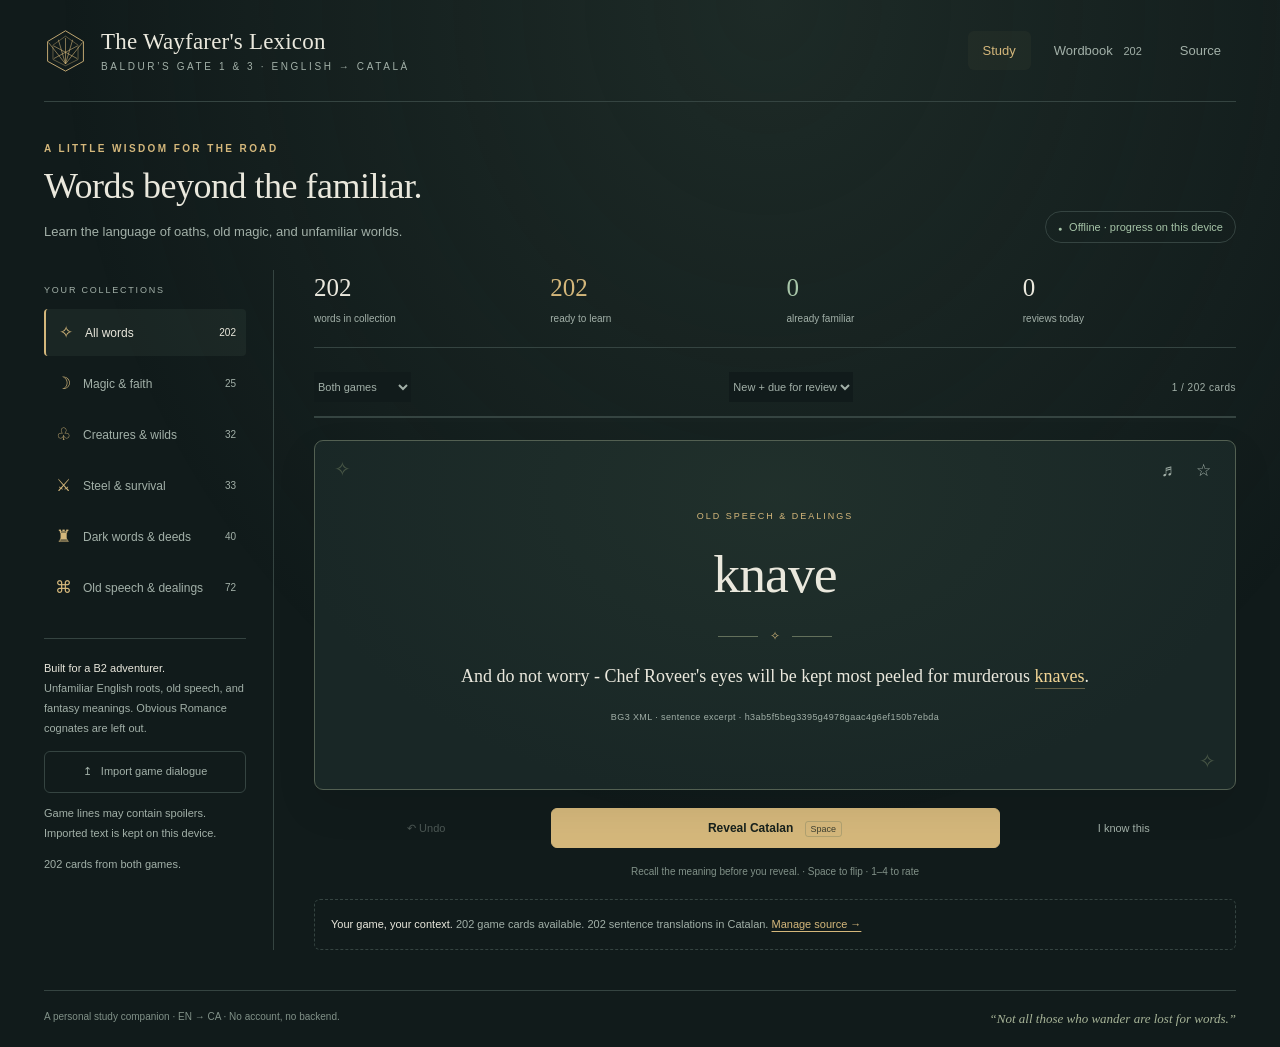
==== commit 5164e719: "Add bg1 vocabulary" ====
--- a/bg3/index.html
+++ b/bg3/index.html
@@ -12,13 +12,13 @@
 </head>
 <body>
 <div class="shell">
-<header class="topbar"><div class="brand"><svg class="brand-icon" aria-hidden="true" viewBox="0 0 48 48" fill="none"><path d="M24 2 44 14v22L24 47 4 36V14Z" stroke="currentColor"/><path d="m24 8 14 10v16L24 41 10 34V18Z" stroke="currentColor" opacity=".45"/><path d="M24 10v29M11 19l26 14M37 19 11 33M16 12l8 27 8-27M5 15l19 24 19-24" stroke="currentColor" opacity=".65"/></svg><div><div class="brand-name">The Wayfarer's Lexicon</div><span class="brand-sub">Baldur’s Gate 3 · English → Català</span></div></div><nav class="nav" aria-label="Main navigation"><button data-view="study" class="active" aria-current="page">Study</button><button data-view="library">Wordbook <span class="number" id="nav-count"></span></button><button data-view="source">Source</button></nav></header>
+<header class="topbar"><div class="brand"><svg class="brand-icon" aria-hidden="true" viewBox="0 0 48 48" fill="none"><path d="M24 2 44 14v22L24 47 4 36V14Z" stroke="currentColor"/><path d="m24 8 14 10v16L24 41 10 34V18Z" stroke="currentColor" opacity=".45"/><path d="M24 10v29M11 19l26 14M37 19 11 33M16 12l8 27 8-27M5 15l19 24 19-24" stroke="currentColor" opacity=".65"/></svg><div><div class="brand-name">The Wayfarer's Lexicon</div><span class="brand-sub">Baldur’s Gate 1 & 3 · English → Català</span></div></div><nav class="nav" aria-label="Main navigation"><button data-view="study" class="active" aria-current="page">Study</button><button data-view="library">Wordbook <span class="number" id="nav-count"></span></button><button data-view="source">Source</button></nav></header>
 <section class="intro"><div><div class="eyebrow">A little wisdom for the road</div><h1 id="page-title">Words beyond the familiar.</h1><p id="page-subtitle">Learn the language of oaths, old magic, and unfamiliar worlds.</p></div><div class="local-pill">Offline · progress on this device</div></section>
 <div class="layout"><aside class="sidebar"><span class="small-label">Your collections</span><div class="categories" id="categories"></div><div class="side-note"><strong>Built for a B2 adventurer.</strong><br>Unfamiliar English roots, old speech, and fantasy meanings. Obvious Romance cognates are left out.<button data-go="source">↥ &nbsp; Import game dialogue</button><p>Game lines may contain spoilers. No dialogue has been imported yet.</p><div id="side-source"></div></div></aside>
 <main>
 <section class="view" id="view-study" aria-labelledby="page-title">
 <div class="stats"><div class="stat"><b id="stat-total">0</b><span>words in collection</span></div><div class="stat"><b id="stat-ready">0</b><span>ready to learn</span></div><div class="stat"><b id="stat-known">0</b><span>already familiar</span></div><div class="stat"><b id="stat-reviewed">0</b><span>reviews today</span></div></div>
-<div class="study-toolbar"><label><span class="sr-only" hidden>Study mode</span><select id="study-mode" aria-label="Study mode"><option value="ready">New + due for review</option><option value="all">Explore all words</option><option value="starred">Saved words</option></select></label><span class="session-label" id="session-label"></span></div>
+<div class="study-toolbar"><label><select id="game-filter" aria-label="Filter by game"><option value="all">Both games</option><option value="bg1">Baldur’s Gate 1</option><option value="bg3">Baldur’s Gate 3</option></select></label><label><span class="sr-only" hidden>Study mode</span><select id="study-mode" aria-label="Study mode"><option value="ready">New + due for review</option><option value="all">Explore all words</option><option value="starred">Saved words</option></select></label><span class="session-label" id="session-label"></span></div>
 <div class="progress-track" role="progressbar" aria-label="Session progress" aria-valuemin="0" aria-valuemax="100" aria-valuenow="0" id="session-progress"><div id="progress-fill"></div></div>
 <div id="card-area">
 <article class="flashcard" id="flashcard" aria-label="Vocabulary flashcard"><div class="card-actions"><button id="speak" aria-label="Hear English word" title="Hear the English word">♬</button><button id="star" aria-label="Save word" aria-pressed="false" title="Save word">☆</button></div><div class="card-meta" id="card-category"></div><h2 class="word" id="card-word"></h2><p class="definition" id="card-definition" hidden></p><div class="ornament" aria-hidden="true">✧</div><p class="sentence" id="card-sentence"></p><p class="source-label" id="card-source"></p></article>
@@ -39,7 +39,7 @@
 <footer class="footer"><span>A personal study companion · EN → CA · No account, no backend.</span><span>“Not all those who wander are lost for words.”</span></footer>
 </div>
 <dialog class="dialog" id="word-dialog"><button class="close" id="close-dialog" aria-label="Close word details">×</button><div id="word-detail"></div><button class="primary" id="study-this">Study this word</button></dialog><div class="toast" id="toast" role="status" hidden></div>
-<script id="deck-data" type="application/json">{"cards": [{"word": "eldritch", "category": "Magic & faith", "catalan": "estrany i sobrenatural", "meaning": "Uncanny, otherworldly, often unsettling magic.", "example": "An eldritch light flickered beneath the door.", "exampleCa": "Una llum estranya i sobrenatural tremolava sota la porta.", "forms": ["eldritch"], "id": "eldritch"}, {"word": "cantrip", "category": "Magic & faith", "catalan": "truc màgic", "meaning": "A minor spell that can be cast repeatedly.", "example": "She lit the candle with a cantrip.", "exampleCa": "Va encendre l'espelma amb un truc màgic.", "forms": ["cantrip", "cantrips"], "id": "cantrip"}, {"word": "warlock", "category": "Magic & faith", "catalan": "bruixot vinculat a un pacte", "meaning": "A spellcaster whose power comes from a pact with a powerful being.", "example": "The warlock owed his power to a dangerous patron.", "exampleCa": "El bruixot devia el seu poder a un protector perillós.", "forms": ["warlock", "warlocks"], "id": "warlock"}, {"word": "wizard", "category": "Magic & faith", "catalan": "mag que aprèn màgia estudiant", "meaning": "A spellcaster who learns magic through study.", "example": "The wizard spent the night studying her spellbook.", "exampleCa": "La maga va passar la nit estudiant el seu llibre de conjurs.", "forms": ["wizard", "wizards"], "id": "wizard"}, {"word": "sorcerer", "category": "Magic & faith", "catalan": "fetiller amb màgia innata", "meaning": "A spellcaster with an innate source of magical power.", "example": "The sorcerer could barely control his gift.", "exampleCa": "El fetiller amb prou feines podia controlar el seu do.", "forms": ["sorcerer", "sorcerers", "sorceress"], "id": "sorcerer"}, {"word": "spell", "category": "Magic & faith", "catalan": "conjur; encanteri", "meaning": "A magical effect produced by a spellcaster.", "example": "The spell sealed the entrance to the crypt.", "exampleCa": "El conjur va segellar l'entrada de la cripta.", "forms": ["spell", "spells"], "id": "spell"}, {"word": "ward", "category": "Magic & faith", "catalan": "protecció màgica", "meaning": "A magical protection or barrier; also a person under someone's care.", "example": "A ward kept the restless spirits outside.", "exampleCa": "Una protecció màgica mantenia els esperits inquiets a fora.", "forms": ["ward", "wards", "warded"], "id": "ward"}, {"word": "hex", "category": "Magic & faith", "catalan": "malefici", "meaning": "A spell meant to bring harm or bad luck.", "example": "Someone had placed a hex on the old well.", "exampleCa": "Algú havia llançat un malefici sobre el pou vell.", "forms": ["hex", "hexes", "hexed"], "id": "hex"}, {"word": "curse", "category": "Magic & faith", "catalan": "maledicció; maleir", "meaning": "Magic that causes suffering or misfortune.", "example": "Only the priest knew how to lift the curse.", "exampleCa": "Només el sacerdot sabia com trencar la maledicció.", "forms": ["curse", "curses", "cursed"], "id": "curse"}, {"word": "boon", "category": "Magic & faith", "catalan": "do; favor concedit", "meaning": "A useful gift or blessing, often from a powerful being.", "example": "The goddess granted her a single boon.", "exampleCa": "La deessa li va concedir un únic do.", "forms": ["boon", "boons"], "id": "boon"}, {"word": "smite", "category": "Magic & faith", "catalan": "colpir amb força divina", "meaning": "To strike powerfully, especially with divine force.", "example": "He raised his blade to smite the undead.", "exampleCa": "Va alçar la fulla per colpir els morts vivents amb força divina.", "forms": ["smite", "smites", "smiting", "smote", "smitten"], "id": "smite"}, {"word": "banish", "category": "Magic & faith", "catalan": "desterrar; expulsar", "meaning": "To force someone away, sometimes to another plane.", "example": "We must banish the creature before dawn.", "exampleCa": "Hem de desterrar la criatura abans de l'alba.", "forms": ["banish", "banishes", "banished", "banishing"], "id": "banish"}, {"word": "summon", "category": "Magic & faith", "catalan": "invocar; fer venir", "meaning": "To call a creature or person to appear.", "example": "Do not summon anything you cannot control.", "exampleCa": "No invoquis res que no puguis controlar.", "forms": ["summon", "summons", "summoned", "summoning"], "id": "summon"}, {"word": "weave", "category": "Magic & faith", "catalan": "teixir; la trama de la màgia", "meaning": "To interlace threads; in fantasy, to shape magic. The Weave is also a named magical framework.", "example": "She began to weave a spell around the gate.", "exampleCa": "Va començar a teixir un conjur al voltant del portal.", "forms": ["weave", "weaves", "weaving", "wove", "woven"], "id": "weave"}, {"word": "scry", "category": "Magic & faith", "catalan": "observar a distància amb màgia", "meaning": "To see distant people or places through magic.", "example": "The witch used a mirror to scry on her enemies.", "exampleCa": "La bruixa feia servir un mirall per observar els seus enemics amb màgia.", "forms": ["scry", "scries", "scrying", "scried"], "id": "scry"}, {"word": "thrall", "category": "Magic & faith", "catalan": "esclau sotmès a una voluntat", "meaning": "Someone under another being's complete control.", "example": "The creature had made the guard its thrall.", "exampleCa": "La criatura havia convertit el guàrdia en el seu esclau.", "forms": ["thrall", "thralls"], "id": "thrall"}, {"word": "oath", "category": "Magic & faith", "catalan": "jurament", "meaning": "A solemn promise, especially one that binds a knight or paladin.", "example": "She swore an oath to protect the helpless.", "exampleCa": "Va fer el jurament de protegir els desemparats.", "forms": ["oath", "oaths"], "id": "oath"}, {"word": "oathbreaker", "category": "Magic & faith", "catalan": "qui ha trencat el seu jurament", "meaning": "Someone who has broken a solemn oath.", "example": "No oathbreaker would be welcome in that hall.", "exampleCa": "Ningú que hagués trencat el seu jurament seria benvingut en aquella sala.", "forms": ["oathbreaker", "oathbreakers"], "id": "oathbreaker"}, {"word": "atonement", "category": "Magic & faith", "catalan": "expiació; reparació d'una falta", "meaning": "Making amends for a wrong or sin.", "example": "He sought atonement for the lives he had taken.", "exampleCa": "Buscava expiar les vides que havia llevat.", "forms": ["atonement"], "id": "atonement"}, {"word": "shrine", "category": "Magic & faith", "catalan": "santuari petit; lloc de culte", "meaning": "A place dedicated to a deity or holy figure.", "example": "They left an offering at the roadside shrine.", "exampleCa": "Van deixar una ofrena al petit santuari del camí.", "forms": ["shrine", "shrines"], "id": "shrine"}, {"word": "heathen", "category": "Magic & faith", "catalan": "pagà; infidel", "meaning": "An often insulting word for someone outside the speaker's religion.", "example": "The preacher called every outsider a heathen.", "exampleCa": "El predicador anomenava pagà qualsevol foraster.", "forms": ["heathen", "heathens"], "id": "heathen"}, {"word": "hallowed", "category": "Magic & faith", "catalan": "sagrat; consagrat", "meaning": "Made holy or treated with great reverence.", "example": "No blood must be spilled on hallowed ground.", "exampleCa": "No s'ha de vessar sang en terra consagrada.", "forms": ["hallowed"], "id": "hallowed"}, {"word": "unholy", "category": "Magic & faith", "catalan": "impiu; profà", "meaning": "Evil or opposed to what is sacred.", "example": "An unholy presence lingered in the chapel.", "exampleCa": "Una presència impia romania a la capella.", "forms": ["unholy"], "id": "unholy"}, {"word": "blight", "category": "Magic & faith", "catalan": "flagell; mal que corromp", "meaning": "A destructive disease or corrupting influence.", "example": "A creeping blight had blackened the orchard.", "exampleCa": "Un mal que s'escampava havia ennegrit el verger.", "forms": ["blight", "blighted", "blights"], "id": "blight"}, {"word": "taint", "category": "Magic & faith", "catalan": "corrupció; contaminar", "meaning": "A harmful trace of evil or contamination.", "example": "The water bore the taint of dark magic.", "exampleCa": "L'aigua duia la corrupció de la màgia fosca.", "forms": ["taint", "tainted", "taints", "tainting"], "id": "taint"}, {"word": "fiend", "category": "Creatures & wilds", "catalan": "ésser infernal", "meaning": "An evil supernatural being; sometimes a cruel person.", "example": "The fiend demanded a soul in return.", "exampleCa": "L'ésser infernal va exigir una ànima a canvi.", "forms": ["fiend", "fiends", "fiendish"], "id": "fiend"}, {"word": "wraith", "category": "Creatures & wilds", "catalan": "espectre", "meaning": "A ghostly, threatening spirit.", "example": "A wraith drifted silently through the ruined hall.", "exampleCa": "Un espectre es va desplaçar en silenci per la sala en ruïnes.", "forms": ["wraith", "wraiths"], "id": "wraith"}, {"word": "wight", "category": "Creatures & wilds", "catalan": "mort vivent maligne", "meaning": "An evil undead being; an archaic word for a creature or person.", "example": "A wight stood watch over the forgotten tomb.", "exampleCa": "Un mort vivent maligne vigilava la tomba oblidada.", "forms": ["wight", "wights"], "id": "wight"}, {"word": "ghoul", "category": "Creatures & wilds", "catalan": "carronyaire no mort", "meaning": "An undead creature associated with eating corpses.", "example": "The ghoul dragged a body into the shadows.", "exampleCa": "El carronyaire no mort va arrossegar un cos cap a les ombres.", "forms": ["ghoul", "ghouls", "ghoulish"], "id": "ghoul"}, {"word": "undead", "category": "Creatures & wilds", "catalan": "mort vivent; no mort", "meaning": "A dead being animated by unnatural power.", "example": "The undead rose as the bell began to toll.", "exampleCa": "Els morts vivents es van alçar quan la campana va començar a tocar.", "forms": ["undead"], "id": "undead"}, {"word": "mind flayer", "category": "Creatures & wilds", "catalan": "devorador de ments", "meaning": "A tentacled D&D creature with powers over the mind; an explanatory translation.", "example": "The mind flayer reached into the prisoner's thoughts.", "exampleCa": "El devorador de ments va penetrar en els pensaments del presoner.", "forms": ["mind flayer", "mind flayers"], "id": "mind-flayer"}, {"word": "tadpole", "category": "Creatures & wilds", "catalan": "capgròs", "meaning": "A young frog or toad; also the larva-like parasite in BG3.", "example": "They found a wriggling tadpole inside the jar.", "exampleCa": "Van trobar un capgròs que es retorçava dins del pot.", "forms": ["tadpole", "tadpoles"], "id": "tadpole"}, {"word": "spawn", "category": "Creatures & wilds", "catalan": "engendre; cria", "meaning": "Offspring; in fantasy, a creature created by another being.", "example": "The vampire's spawn hid from the morning light.", "exampleCa": "L'engendre del vampir s'amagava de la llum del matí.", "forms": ["spawn", "spawns"], "id": "spawn"}, {"word": "beholder", "category": "Creatures & wilds", "catalan": "monstre esfèric amb molts ulls", "meaning": "In D&D, a floating many-eyed monster; literally, one who looks.", "example": "The beholder turned its many eyes towards us.", "exampleCa": "El monstre esfèric va girar els seus nombrosos ulls cap a nosaltres.", "forms": ["beholder", "beholders"], "id": "beholder"}, {"word": "shapeshifter", "category": "Creatures & wilds", "catalan": "canviaformes", "meaning": "A being able to change its physical form.", "example": "The shapeshifter wore the face of a trusted friend.", "exampleCa": "El canviaformes tenia el rostre d'un amic de confiança.", "forms": ["shapeshifter", "shapeshifters"], "id": "shapeshifter"}, {"word": "hag", "category": "Creatures & wilds", "catalan": "bruixa monstruosa", "meaning": "In fantasy, a wicked witch-like creature; elsewhere, an insult for an old woman.", "example": "The hag offered a cure at a terrible price.", "exampleCa": "La bruixa monstruosa oferia un remei a un preu terrible.", "forms": ["hag", "hags"], "id": "hag"}, {"word": "werewolf", "category": "Creatures & wilds", "catalan": "home llop", "meaning": "A person who can transform into a wolf-like creature.", "example": "The werewolf vanished into the trees before dawn.", "exampleCa": "L'home llop va desaparèixer entre els arbres abans de l'alba.", "forms": ["werewolf", "werewolves"], "id": "werewolf"}, {"word": "owlbear", "category": "Creatures & wilds", "catalan": "ós mussol", "meaning": "A fantasy creature combining features of a bear and an owl.", "example": "An owlbear guarded its cub beside the cave.", "exampleCa": "Un ós mussol protegia la seva cria al costat de la cova.", "forms": ["owlbear", "owlbears"], "id": "owlbear"}, {"word": "wyrm", "category": "Creatures & wilds", "catalan": "drac; serp monstruosa", "meaning": "An old or literary word for a dragon or serpent.", "example": "The ancient wyrm slept beneath the mountain.", "exampleCa": "L'antic drac dormia sota la muntanya.", "forms": ["wyrm", "wyrms"], "id": "wyrm"}, {"word": "brood", "category": "Creatures & wilds", "catalan": "cria; covada", "meaning": "A group of young creatures; as a verb, to dwell on troubling thoughts.", "example": "The spider guarded her brood in the dark.", "exampleCa": "L'aranya protegia la seva cria a les fosques.", "forms": ["brood", "broods", "brooding"], "id": "brood"}, {"word": "swarm", "category": "Creatures & wilds", "catalan": "eixam", "meaning": "A large moving group of insects or other small creatures.", "example": "A swarm of beetles poured from the cracked wall.", "exampleCa": "Un eixam d'escarabats va sortir de l'esquerda de la paret.", "forms": ["swarm", "swarms", "swarming"], "id": "swarm"}, {"word": "carrion", "category": "Creatures & wilds", "catalan": "carronya", "meaning": "The decaying flesh of dead animals.", "example": "The smell of carrion drew birds to the battlefield.", "exampleCa": "La pudor de carronya atreia ocells al camp de batalla.", "forms": ["carrion"], "id": "carrion"}, {"word": "maw", "category": "Creatures & wilds", "catalan": "gola; boca enorme", "meaning": "The open mouth or jaws of a frightening creature.", "example": "A row of sharp teeth lined the creature's maw.", "exampleCa": "Una filera de dents esmolades vorejava la gola de la criatura.", "forms": ["maw", "maws"], "id": "maw"}, {"word": "fang", "category": "Creatures & wilds", "catalan": "ullal", "meaning": "A long, sharp tooth used to bite or inject venom.", "example": "One fang had broken off in the shield.", "exampleCa": "Un ullal s'havia trencat contra l'escut.", "forms": ["fang", "fangs", "fanged"], "id": "fang"}, {"word": "tusk", "category": "Creatures & wilds", "catalan": "defensa; ullal sortint", "meaning": "A long projecting tooth, like that of a boar.", "example": "The boar lowered its head and bared its tusks.", "exampleCa": "El senglar va abaixar el cap i va mostrar les defenses.", "forms": ["tusk", "tusks", "tusked"], "id": "tusk"}, {"word": "claw", "category": "Creatures & wilds", "catalan": "urpa; esgarrapar", "meaning": "A sharp curved nail; also, to scratch with claws.", "example": "Deep claw marks covered the wooden door.", "exampleCa": "La porta de fusta estava coberta de marques profundes d'urpes.", "forms": ["claw", "claws", "clawed", "clawing"], "id": "claw"}, {"word": "talon", "category": "Creatures & wilds", "catalan": "urpa d'ocell rapinyaire", "meaning": "The hooked claw of a bird of prey or similar creature.", "example": "The eagle gripped the branch with its talons.", "exampleCa": "L'àguila aferrava la branca amb les urpes.", "forms": ["talon", "talons"], "id": "talon"}, {"word": "antler", "category": "Creatures & wilds", "catalan": "banya ramificada", "meaning": "One of the branching horns of a deer.", "example": "A broken antler lay beside the forest path.", "exampleCa": "Hi havia una banya ramificada trencada al costat del camí del bosc.", "forms": ["antler", "antlers"], "id": "antler"}, {"word": "hide", "category": "Creatures & wilds", "catalan": "pell; cuir sense adobar", "meaning": "An animal's skin; also the common verb meaning to conceal.", "example": "The beast's thick hide resisted the arrows.", "exampleCa": "La pell gruixuda de la bèstia resistia les fletxes.", "forms": ["hide", "hides"], "id": "hide"}, {"word": "lair", "category": "Creatures & wilds", "catalan": "cau; amagatall", "meaning": "The den or dwelling of a dangerous creature.", "example": "We found the beast's lair behind the waterfall.", "exampleCa": "Vam trobar el cau de la bèstia darrere la cascada.", "forms": ["lair", "lairs"], "id": "lair"}, {"word": "burrow", "category": "Creatures & wilds", "catalan": "toca; excavar una galeria", "meaning": "A hole where an animal lives, or the act of digging one.", "example": "The creature escaped through a narrow burrow.", "exampleCa": "La criatura va fugir per una toca estreta.", "forms": ["burrow", "burrows", "burrowed", "burrowing"], "id": "burrow"}, {"word": "thicket", "category": "Creatures & wilds", "catalan": "matollar espès", "meaning": "A dense group of bushes or small trees.", "example": "Something stirred in the thicket beside the road.", "exampleCa": "Alguna cosa es va moure dins del matollar al costat del camí.", "forms": ["thicket", "thickets"], "id": "thicket"}, {"word": "bramble", "category": "Creatures & wilds", "catalan": "esbarzer", "meaning": "A thorny bush, often with tangled stems.", "example": "Her cloak caught on a bramble near the gate.", "exampleCa": "La capa se li va enganxar en un esbarzer prop de la porta.", "forms": ["bramble", "brambles"], "id": "bramble"}, {"word": "bog", "category": "Creatures & wilds", "catalan": "aiguamoll; terreny pantanós", "meaning": "Wet, soft ground that can be difficult to cross.", "example": "The path disappeared into a treacherous bog.", "exampleCa": "El camí desapareixia en un aiguamoll traïdor.", "forms": ["bog", "bogs"], "id": "bog"}, {"word": "gloom", "category": "Creatures & wilds", "catalan": "penombra; foscor trista", "meaning": "Dim darkness, or a feeling of sadness.", "example": "Two yellow eyes watched us from the gloom.", "exampleCa": "Dos ulls grocs ens observaven des de la penombra.", "forms": ["gloom", "gloomy"], "id": "gloom"}, {"word": "chasm", "category": "Creatures & wilds", "catalan": "avenc; esquerda profunda", "meaning": "A very deep gap in rock or earth.", "example": "A narrow bridge crossed the chasm below the keep.", "exampleCa": "Un pont estret travessava l'avenc sota la fortalesa.", "forms": ["chasm", "chasms"], "id": "chasm"}, {"word": "crag", "category": "Creatures & wilds", "catalan": "penyal; roca escarpada", "meaning": "A steep, rough rock face or peak.", "example": "The watchtower stood on a windswept crag.", "exampleCa": "La torre de guaita s'alçava sobre un penyal batut pel vent.", "forms": ["crag", "crags", "craggy"], "id": "crag"}, {"word": "foe", "category": "Steel & survival", "catalan": "enemic; adversari", "meaning": "An enemy, especially in literary or fantasy language.", "example": "Even a wounded foe can still be dangerous.", "exampleCa": "Fins i tot un enemic ferit pot continuar sent perillós.", "forms": ["foe", "foes"], "id": "foe"}, {"word": "wield", "category": "Steel & survival", "catalan": "empunyar; fer servir amb poder", "meaning": "To hold and use a weapon, or exercise power.", "example": "Only a trained warrior could wield that blade.", "exampleCa": "Només un guerrer entrenat podia empunyar aquella fulla.", "forms": ["wield", "wields", "wielded", "wielding"], "id": "wield"}, {"word": "cleave", "category": "Steel & survival", "catalan": "partir d'un cop; fendre", "meaning": "To split or cut something apart with force.", "example": "The axe could cleave a shield in two.", "exampleCa": "La destral podia partir un escut en dos.", "forms": ["cleave", "cleaves", "cleaved", "cleft", "clove", "cleaving"], "id": "cleave"}, {"word": "hew", "category": "Steel & survival", "catalan": "tallar a cops", "meaning": "To cut or chop with heavy blows.", "example": "They had to hew a path through the roots.", "exampleCa": "Van haver d'obrir-se camí tallant les arrels a cops.", "forms": ["hew", "hews", "hewed", "hewn", "hewing"], "id": "hew"}, {"word": "slay", "category": "Steel & survival", "catalan": "matar; abatre", "meaning": "A literary verb meaning to kill.", "example": "They vowed to slay the beast before winter.", "exampleCa": "Van jurar matar la bèstia abans de l'hivern.", "forms": ["slay", "slays", "slew", "slain", "slaying"], "id": "slay"}, {"word": "thrust", "category": "Steel & survival", "catalan": "estocada; clavar amb força", "meaning": "A sudden forward push, especially with a pointed weapon.", "example": "He avoided the spear with a quick thrust of his shield.", "exampleCa": "Va esquivar la llança amb una empenta ràpida de l'escut.", "forms": ["thrust", "thrusts", "thrusting"], "id": "thrust"}, {"word": "parry", "category": "Steel & survival", "catalan": "parar un cop", "meaning": "To deflect an attack with a weapon.", "example": "She raised her sword to parry the blow.", "exampleCa": "Va alçar l'espasa per parar el cop.", "forms": ["parry", "parries", "parried", "parrying"], "id": "parry"}, {"word": "flail", "category": "Steel & survival", "catalan": "flagell d'armes; agitar-se", "meaning": "A weapon with a striking head attached by a chain; also, to wave wildly.", "example": "The guard swung a heavy flail above his head.", "exampleCa": "El guàrdia brandava un flagell d'armes pesant per sobre del cap.", "forms": ["flail", "flails", "flailed", "flailing"], "id": "flail"}, {"word": "glaive", "category": "Steel & survival", "catalan": "arma d'asta amb fulla tallant", "meaning": "A long-shafted weapon with a blade at one end.", "example": "The sentry blocked the doorway with her glaive.", "exampleCa": "La sentinella barrava la porta amb la seva arma d'asta.", "forms": ["glaive", "glaives"], "id": "glaive"}, {"word": "quarterstaff", "category": "Steel & survival", "catalan": "bastó de combat", "meaning": "A long wooden staff used as a weapon.", "example": "The traveller defended herself with a quarterstaff.", "exampleCa": "La viatgera es va defensar amb un bastó de combat.", "forms": ["quarterstaff", "quarterstaffs", "quarterstaves"], "id": "quarterstaff"}, {"word": "longbow", "category": "Steel & survival", "catalan": "arc llarg", "meaning": "A large bow that can shoot arrows a long distance.", "example": "The scout took a longbow from the rack.", "exampleCa": "L'explorador va agafar un arc llarg del suport.", "forms": ["longbow", "longbows"], "id": "longbow"}, {"word": "quiver", "category": "Steel & survival", "catalan": "buirac; tremolar", "meaning": "A container for arrows; as a verb, to tremble.", "example": "She reached for the last arrow in her quiver.", "exampleCa": "Va allargar la mà cap a l'última fletxa del buirac.", "forms": ["quiver", "quivers", "quivered", "quivering"], "id": "quiver"}, {"word": "scabbard", "category": "Steel & survival", "catalan": "beina d'espasa", "meaning": "A protective sheath for a sword or similar blade.", "example": "He slid the sword back into its scabbard.", "exampleCa": "Va tornar a ficar l'espasa a la beina.", "forms": ["scabbard", "scabbards"], "id": "scabbard"}, {"word": "sheath", "category": "Steel & survival", "catalan": "beina; funda", "meaning": "A close-fitting cover for a blade or tool.", "example": "The dagger's sheath was hidden inside her boot.", "exampleCa": "La beina de la daga estava amagada dins de la bota.", "forms": ["sheath", "sheaths", "sheathe", "sheathed", "sheathing"], "id": "sheath"}, {"word": "hilt", "category": "Steel & survival", "catalan": "empunyadura", "meaning": "The handle of a sword or dagger.", "example": "His hand tightened around the sword's hilt.", "exampleCa": "Va prémer amb més força l'empunyadura de l'espasa.", "forms": ["hilt", "hilts"], "id": "hilt"}, {"word": "pommel", "category": "Steel & survival", "catalan": "pom de l'empunyadura", "meaning": "The rounded end of a sword's handle.", "example": "A small gem was set into the pommel.", "exampleCa": "Hi havia una petita gemma encastada al pom de l'empunyadura.", "forms": ["pommel", "pommels"], "id": "pommel"}, {"word": "gauntlet", "category": "Steel & survival", "catalan": "guantellet; guant d'armadura", "meaning": "An armoured glove; also a severe ordeal in some expressions.", "example": "The knight removed a dented gauntlet.", "exampleCa": "El cavaller es va treure un guantellet abonyegat.", "forms": ["gauntlet", "gauntlets"], "id": "gauntlet"}, {"word": "greaves", "category": "Steel & survival", "catalan": "gamberes; proteccions de les cames", "meaning": "Pieces of armour that protect the lower legs.", "example": "Mud clung to the soldier's iron greaves.", "exampleCa": "El fang s'enganxava a les gamberes de ferro del soldat.", "forms": ["greaves"], "id": "greaves"}, {"word": "breastplate", "category": "Steel & survival", "catalan": "cuirassa del pit", "meaning": "A piece of armour protecting the chest.", "example": "The arrow glanced off her breastplate.", "exampleCa": "La fletxa va rebotar contra la seva cuirassa.", "forms": ["breastplate", "breastplates"], "id": "breastplate"}, {"word": "chainmail", "category": "Steel & survival", "catalan": "cota de malla", "meaning": "Armour made of linked metal rings.", "example": "His chainmail rattled as he climbed the stairs.", "exampleCa": "La seva cota de malla dringava mentre pujava les escales.", "forms": ["chainmail", "chain mail"], "id": "chainmail"}, {"word": "buckler", "category": "Steel & survival", "catalan": "broquer; escut petit", "meaning": "A small shield held in one hand.", "example": "She caught the knife on her buckler.", "exampleCa": "Va aturar el ganivet amb el broquer.", "forms": ["buckler", "bucklers"], "id": "buckler"}, {"word": "shackle", "category": "Steel & survival", "catalan": "grilló; encadenar", "meaning": "A metal restraint for a prisoner's wrist or ankle.", "example": "The prisoner struggled against the iron shackles.", "exampleCa": "El presoner forcejava contra els grillons de ferro.", "forms": ["shackle", "shackles", "shackled"], "id": "shackle"}, {"word": "fetter", "category": "Steel & survival", "catalan": "grilló; lligam que limita", "meaning": "A restraint or chain; something that limits freedom.", "example": "They broke the fetters and opened the cells.", "exampleCa": "Van trencar els grillons i van obrir les cel·les.", "forms": ["fetter", "fetters", "fettered"], "id": "fetter"}, {"word": "onslaught", "category": "Steel & survival", "catalan": "escomesa ferotge", "meaning": "A fierce, overwhelming attack.", "example": "The gate could not withstand another onslaught.", "exampleCa": "La porta no podia resistir una altra escomesa ferotge.", "forms": ["onslaught", "onslaughts"], "id": "onslaught"}, {"word": "skirmish", "category": "Steel & survival", "catalan": "escaramussa", "meaning": "A small, brief fight rather than a full battle.", "example": "A skirmish broke out near the ruined bridge.", "exampleCa": "Va esclatar una escaramussa prop del pont en ruïnes.", "forms": ["skirmish", "skirmishes", "skirmishing"], "id": "skirmish"}, {"word": "ambush", "category": "Steel & survival", "catalan": "emboscada", "meaning": "A surprise attack from a concealed position.", "example": "The overturned cart was the perfect place for an ambush.", "exampleCa": "El carro bolcat era el lloc perfecte per a una emboscada.", "forms": ["ambush", "ambushes", "ambushed", "ambushing"], "id": "ambush"}, {"word": "plunder", "category": "Steel & survival", "catalan": "saquejar; botí", "meaning": "To steal goods by force, especially during war.", "example": "The raiders returned to plunder the village.", "exampleCa": "Els assaltants van tornar per saquejar el poble.", "forms": ["plunder", "plunders", "plundered", "plundering"], "id": "plunder"}, {"word": "loot", "category": "Steel & survival", "catalan": "botí; saquejar", "meaning": "Goods taken from enemies or a defeated place.", "example": "They divided the loot beside the campfire.", "exampleCa": "Es van repartir el botí al costat de la foguera.", "forms": ["loot", "loots", "looted", "looting"], "id": "loot"}, {"word": "spoils", "category": "Steel & survival", "catalan": "botí de guerra", "meaning": "Valuable things taken by the winners of a conflict.", "example": "The spoils of battle filled three wagons.", "exampleCa": "El botí de la batalla omplia tres carros.", "forms": ["spoils"], "id": "spoils"}, {"word": "scourge", "category": "Dark words & deeds", "catalan": "flagell; assot", "meaning": "A source of great suffering; also a whip.", "example": "The warlord became the scourge of the coast.", "exampleCa": "El senyor de la guerra es va convertir en el flagell de la costa.", "forms": ["scourge", "scourges"], "id": "scourge"}, {"word": "wrath", "category": "Dark words & deeds", "catalan": "ira; còlera", "meaning": "Intense anger, often divine or threatening.", "example": "You do not want to face the goddess's wrath.", "exampleCa": "No voldries haver d'afrontar la ira de la deessa.", "forms": ["wrath", "wrathful"], "id": "wrath"}, {"word": "woe", "category": "Dark words & deeds", "catalan": "dissort; aflicció", "meaning": "Great sorrow or trouble, common in literary speech.", "example": "Woe to anyone who breaks the ancient seal.", "exampleCa": "Ai de qui trenqui l'antic segell.", "forms": ["woe", "woes", "woeful"], "id": "woe"}, {"word": "woeful", "category": "Dark words & deeds", "catalan": "molt trist; lamentable", "meaning": "Full of sorrow, or very bad.", "example": "The survivor told a woeful tale of hunger.", "exampleCa": "El supervivent va explicar una història molt trista de fam.", "forms": ["woeful", "woefully"], "id": "woeful"}, {"word": "spite", "category": "Dark words & deeds", "catalan": "despit; rancúnia maliciosa", "meaning": "A wish to upset or hurt someone, often over a small grievance.", "example": "He destroyed the letter out of spite.", "exampleCa": "Va destruir la carta per despit.", "forms": ["spite", "spiteful"], "id": "spite"}, {"word": "grudge", "category": "Dark words & deeds", "catalan": "rancúnia", "meaning": "A lasting feeling of resentment about a past wrong.", "example": "Dwarves in this story could hold a grudge for centuries.", "exampleCa": "Els nans d'aquesta història podien guardar rancúnia durant segles.", "forms": ["grudge", "grudges"], "id": "grudge"}, {"word": "grievance", "category": "Dark words & deeds", "catalan": "greuge; motiu de queixa", "meaning": "A perceived wrong that gives someone cause to complain.", "example": "Each clan brought an old grievance to the council.", "exampleCa": "Cada clan va portar un vell greuge al consell.", "forms": ["grievance", "grievances"], "id": "grievance"}, {"word": "treachery", "category": "Dark words & deeds", "catalan": "traïció; deslleialtat", "meaning": "Betrayal of someone's trust.", "example": "The captain paid dearly for his ally's treachery.", "exampleCa": "El capità va pagar molt cara la traïció del seu aliat.", "forms": ["treachery", "treacherous"], "id": "treachery"}, {"word": "deceit", "category": "Dark words & deeds", "catalan": "engany", "meaning": "The act of deliberately making someone believe a lie.", "example": "The whole bargain rested on deceit.", "exampleCa": "Tot el tracte es basava en un engany.", "forms": ["deceit", "deceitful"], "id": "deceit"}, {"word": "guile", "category": "Dark words & deeds", "catalan": "astúcia enganyosa", "meaning": "Cleverness used to deceive or manipulate.", "example": "She relied on guile when strength would not help.", "exampleCa": "Recorria a l'astúcia enganyosa quan la força no servia de res.", "forms": ["guile"], "id": "guile"}, {"word": "wile", "category": "Dark words & deeds", "catalan": "ardit; estratagema", "meaning": "A clever trick intended to persuade or deceive.", "example": "The merchant was not fooled by the thief's wiles.", "exampleCa": "El mercader no es va deixar enganyar pels ardits del lladre.", "forms": ["wile", "wiles"], "id": "wile"}, {"word": "ruse", "category": "Dark words & deeds", "catalan": "engany; estratagema", "meaning": "A trick used to mislead an enemy.", "example": "The retreat was a ruse to draw us outside.", "exampleCa": "La retirada era una estratagema per fer-nos sortir.", "forms": ["ruse", "ruses"], "id": "ruse"}, {"word": "ploy", "category": "Dark words & deeds", "catalan": "maniobra; estratagema", "meaning": "A planned action to gain an advantage, often by deception.", "example": "Offering a truce was merely a ploy to gain time.", "exampleCa": "Oferir una treva només era una maniobra per guanyar temps.", "forms": ["ploy", "ploys"], "id": "ploy"}, {"word": "swindle", "category": "Dark words & deeds", "catalan": "estafar", "meaning": "To cheat someone out of money or possessions.", "example": "The trader tried to swindle us with a worthless ring.", "exampleCa": "El comerciant ens va intentar estafar amb un anell sense valor.", "forms": ["swindle", "swindles", "swindled", "swindler"], "id": "swindle"}, {"word": "thwart", "category": "Dark words & deeds", "catalan": "frustrar; impedir", "meaning": "To stop someone from achieving a plan.", "example": "A single locked door could thwart their escape.", "exampleCa": "Una sola porta tancada amb clau podia frustrar la seva fugida.", "forms": ["thwart", "thwarts", "thwarted", "thwarting"], "id": "thwart"}, {"word": "betray", "category": "Dark words & deeds", "catalan": "trair", "meaning": "To break someone's trust or hand them to an enemy.", "example": "She would never betray the people who sheltered her.", "exampleCa": "No trairia mai la gent que l'havia acollida.", "forms": ["betray", "betrays", "betrayed", "betrayal"], "id": "betray"}, {"word": "beguile", "category": "Dark words & deeds", "catalan": "entabanar; captivar amb enganys", "meaning": "To charm or deceive someone into doing something.", "example": "The stranger tried to beguile us with promises of gold.", "exampleCa": "El desconegut ens intentava entabanar amb promeses d'or.", "forms": ["beguile", "beguiles", "beguiled", "beguiling"], "id": "beguile"}, {"word": "enthrall", "category": "Dark words & deeds", "catalan": "captivar; sotmetre la voluntat", "meaning": "To hold someone's attention completely, or magically control them.", "example": "The song could enthrall anyone who heard it.", "exampleCa": "La cançó podia captivar qualsevol que la sentís.", "forms": ["enthrall", "enthrals", "enthralls", "enthralled", "enthralling"], "id": "enthrall"}, {"word": "forsake", "category": "Dark words & deeds", "catalan": "abandonar; renunciar a", "meaning": "To leave someone behind or give up a commitment.", "example": "I will not forsake you in your hour of need.", "exampleCa": "No t'abandonaré quan més em necessitis.", "forms": ["forsake", "forsakes", "forsook", "forsaken", "forsaking"], "id": "forsake"}, {"word": "forlorn", "category": "Dark words & deeds", "catalan": "desolat; desemparat", "meaning": "Lonely, abandoned, and without hope.", "example": "A forlorn figure waited beside the ruined house.", "exampleCa": "Una figura desemparada esperava al costat de la casa en ruïnes.", "forms": ["forlorn"], "id": "forlorn"}, {"word": "wretched", "category": "Dark words & deeds", "catalan": "miserable; desgraciat", "meaning": "In a very bad or unhappy condition.", "example": "The wretched prisoners had not eaten for days.", "exampleCa": "Els desgraciats presoners feia dies que no menjaven.", "forms": ["wretched", "wretchedly"], "id": "wretched"}, {"word": "loathsome", "category": "Dark words & deeds", "catalan": "repugnant; odiós", "meaning": "Causing strong disgust or hatred.", "example": "A loathsome smell rose from the open grave.", "exampleCa": "Una olor repugnant sortia de la tomba oberta.", "forms": ["loathsome"], "id": "loathsome"}, {"word": "loathe", "category": "Dark words & deeds", "catalan": "detestar; avorrir", "meaning": "To hate or feel intense disgust towards something.", "example": "I loathe the sound of those chains.", "exampleCa": "Detesto el so d'aquelles cadenes.", "forms": ["loathe", "loathes", "loathed", "loathing"], "id": "loathe"}, {"word": "dread", "category": "Dark words & deeds", "catalan": "temor profund; témer", "meaning": "Great fear about what may happen.", "example": "A sense of dread settled over the camp.", "exampleCa": "Un temor profund es va apoderar del campament.", "forms": ["dread", "dreads", "dreaded", "dreadful"], "id": "dread"}, {"word": "ordeal", "category": "Dark words & deeds", "catalan": "prova molt dura; calvari", "meaning": "A painful or frightening experience.", "example": "Few travellers survived the ordeal beneath the mountain.", "exampleCa": "Pocs viatgers van sobreviure al calvari sota la muntanya.", "forms": ["ordeal", "ordeals"], "id": "ordeal"}, {"word": "plight", "category": "Dark words & deeds", "catalan": "situació penosa; tràngol", "meaning": "A difficult or dangerous situation someone is in.", "example": "The refugees begged us to understand their plight.", "exampleCa": "Els refugiats ens suplicaven que entenguéssim la seva situació penosa.", "forms": ["plight"], "id": "plight"}, {"word": "gore", "category": "Dark words & deeds", "catalan": "sang i entranyes; envestir amb les banyes", "meaning": "Blood from violent injuries; as a verb, to stab with a horn.", "example": "The floor was slick with gore after the battle.", "exampleCa": "El terra relliscava per la sang vessada després de la batalla.", "forms": ["gore", "gored", "gory"], "id": "gore"}, {"word": "entrails", "category": "Dark words & deeds", "catalan": "entranyes; budells", "meaning": "The internal organs, especially the intestines.", "example": "The beast's entrails spilled onto the stone.", "exampleCa": "Les entranyes de la bèstia es van escampar sobre la pedra.", "forms": ["entrails"], "id": "entrails"}, {"word": "sever", "category": "Dark words & deeds", "catalan": "seccionar; tallar del tot", "meaning": "To cut off completely or end a connection.", "example": "One blow could sever the rope holding the bridge.", "exampleCa": "Un sol cop podia tallar del tot la corda que sostenia el pont.", "forms": ["sever", "severs", "severed", "severing"], "id": "sever"}, {"word": "rend", "category": "Dark words & deeds", "catalan": "esquinçar; estripar", "meaning": "To tear apart violently.", "example": "The creature's claws could rend iron-bound doors.", "exampleCa": "Les urpes de la criatura podien esquinçar portes reforçades amb ferro.", "forms": ["rend", "rends", "rent", "rending"], "id": "rend"}, {"word": "flay", "category": "Dark words & deeds", "catalan": "escorxar", "meaning": "To strip skin from a body; often used in violent threats.", "example": "The cruel lord threatened to flay the traitor.", "exampleCa": "El senyor cruel va amenaçar d'escorxar el traïdor.", "forms": ["flay", "flays", "flayed", "flaying"], "id": "flay"}, {"word": "gibbet", "category": "Dark words & deeds", "catalan": "forca; estructura per exposar un ajusticiat", "meaning": "A structure used to hang or display an executed person.", "example": "A rusted gibbet stood at the crossroads.", "exampleCa": "Hi havia una forca rovellada a la cruïlla.", "forms": ["gibbet", "gibbets"], "id": "gibbet"}, {"word": "gallows", "category": "Dark words & deeds", "catalan": "forca de penjar", "meaning": "A wooden structure used for execution by hanging.", "example": "The condemned thief was led to the gallows.", "exampleCa": "Van conduir el lladre condemnat fins a la forca.", "forms": ["gallows"], "id": "gallows"}, {"word": "scoundrel", "category": "Old speech & dealings", "catalan": "brètol; pocavergonya", "meaning": "A dishonest or dishonourable person.", "example": "That scoundrel sold the same horse three times.", "exampleCa": "Aquell brètol va vendre el mateix cavall tres vegades.", "forms": ["scoundrel", "scoundrels"], "id": "scoundrel"}, {"word": "knave", "category": "Old speech & dealings", "catalan": "bergant; malfactor", "meaning": "An old-fashioned word for a dishonest man.", "example": "You are a knave if you think I will pay twice.", "exampleCa": "Ets un bergant si et penses que pagaré dues vegades.", "forms": ["knave", "knaves"], "id": "knave"}, {"word": "craven", "category": "Old speech & dealings", "catalan": "covard; mesell", "meaning": "A very cowardly person, or behaving without courage.", "example": "The craven guard fled before the fighting began.", "exampleCa": "El guàrdia covard va fugir abans que comencés la lluita.", "forms": ["craven", "cravens"], "id": "craven"}, {"word": "wretch", "category": "Old speech & dealings", "catalan": "desgraciat; miserable", "meaning": "An unfortunate person, or an insult for someone contemptible.", "example": "Give the poor wretch a blanket and some bread.", "exampleCa": "Dona una manta i una mica de pa a aquell pobre desgraciat.", "forms": ["wretch", "wretches"], "id": "wretch"}, {"word": "wench", "category": "Old speech & dealings", "catalan": "mossa (terme arcaic i sovint despectiu)", "meaning": "An old-fashioned, often insulting word for a young woman.", "example": "The drunk called the innkeeper a wench.", "exampleCa": "El borratxo va anomenar mossa la tavernera amb menyspreu.", "forms": ["wench", "wenches"], "id": "wench"}, {"word": "urchin", "category": "Old speech & dealings", "catalan": "marrec del carrer", "meaning": "A poor child living or spending much time in the streets.", "example": "A street urchin offered to guide us through the alleys.", "exampleCa": "Un marrec del carrer es va oferir a guiar-nos pels carrerons.", "forms": ["urchin", "urchins"], "id": "urchin"}, {"word": "hireling", "category": "Old speech & dealings", "catalan": "assalariat; mercenari a sou", "meaning": "Someone hired to work, sometimes with a suggestion of disloyalty.", "example": "The hireling demanded payment before entering the ruins.", "exampleCa": "El mercenari a sou va exigir el pagament abans d'entrar a les ruïnes.", "forms": ["hireling", "hirelings"], "id": "hireling"}, {"word": "henchman", "category": "Old speech & dealings", "catalan": "esbirro", "meaning": "A loyal follower who carries out a powerful person's harmful orders.", "example": "The crime lord sent a henchman to collect the debt.", "exampleCa": "El cap criminal va enviar un esbirro a cobrar el deute.", "forms": ["henchman", "henchmen"], "id": "henchman"}, {"word": "outcast", "category": "Old speech & dealings", "catalan": "marginat; proscrit", "meaning": "Someone rejected by their community.", "example": "The outcast found shelter beyond the city walls.", "exampleCa": "El marginat va trobar refugi fora de les muralles de la ciutat.", "forms": ["outcast", "outcasts"], "id": "outcast"}, {"word": "kinsman", "category": "Old speech & dealings", "catalan": "parent; membre de la família", "meaning": "A male relative, in literary or old-fashioned language.", "example": "He refused to raise a blade against his kinsman.", "exampleCa": "Es va negar a alçar una fulla contra el seu parent.", "forms": ["kinsman", "kinsmen", "kinswoman", "kinswomen"], "id": "kinsman"}, {"word": "kin", "category": "Old speech & dealings", "catalan": "parents; família", "meaning": "One's family or relatives, often in literary speech.", "example": "We must warn our kin before the soldiers arrive.", "exampleCa": "Hem d'avisar els nostres parents abans que arribin els soldats.", "forms": ["kin"], "id": "kin"}, {"word": "liege", "category": "Old speech & dealings", "catalan": "senyor a qui es deu fidelitat", "meaning": "A feudal lord to whom someone owes loyalty.", "example": "My liege, the scouts have returned from the border.", "exampleCa": "Senyor meu, els exploradors han tornat de la frontera.", "forms": ["liege", "lieges"], "id": "liege"}, {"word": "steward", "category": "Old speech & dealings", "catalan": "majordom; administrador", "meaning": "A person who manages an estate or household.", "example": "The steward kept the keys to every storeroom.", "exampleCa": "El majordom guardava les claus de tots els magatzems.", "forms": ["steward", "stewards"], "id": "steward"}, {"word": "warden", "category": "Old speech & dealings", "catalan": "guardià; responsable de vigilància", "meaning": "Someone responsible for guarding a place or people.", "example": "The warden refused to unlock the prison gate.", "exampleCa": "El guardià es va negar a obrir la porta de la presó.", "forms": ["warden", "wardens"], "id": "warden"}, {"word": "wayfarer", "category": "Old speech & dealings", "catalan": "caminant; viatger", "meaning": "A person travelling on foot, especially in literary speech.", "example": "The inn offered shelter to every weary wayfarer.", "exampleCa": "L'hostal oferia refugi a tots els caminants fatigats.", "forms": ["wayfarer", "wayfarers"], "id": "wayfarer"}, {"word": "vagrant", "category": "Old speech & dealings", "catalan": "rodamon; vagabund", "meaning": "Someone without a settled home who moves from place to place.", "example": "The guards mistook the traveller for a vagrant.", "exampleCa": "Els guàrdies van prendre el viatger per un rodamon.", "forms": ["vagrant", "vagrants"], "id": "vagrant"}, {"word": "heirloom", "category": "Old speech & dealings", "catalan": "objecte transmès de generació en generació", "meaning": "A valuable or meaningful object passed down in a family.", "example": "This battered ring is our only family heirloom.", "exampleCa": "Aquest anell atrotinat és l'únic objecte que hem heretat de la família.", "forms": ["heirloom", "heirlooms"], "id": "heirloom"}, {"word": "dowry", "category": "Old speech & dealings", "catalan": "dot matrimonial", "meaning": "Money or property brought to a marriage under a traditional arrangement.", "example": "The marriage contract promised a generous dowry.", "exampleCa": "El contracte matrimonial prometia un dot generós.", "forms": ["dowry", "dowries"], "id": "dowry"}, {"word": "tithe", "category": "Old speech & dealings", "catalan": "delme", "meaning": "A payment traditionally consisting of one tenth, often to a religious authority.", "example": "The temple demanded a tithe from every farmer.", "exampleCa": "El temple exigia un delme a cada pagès.", "forms": ["tithe", "tithes"], "id": "tithe"}, {"word": "levy", "category": "Old speech & dealings", "catalan": "lleva; imposar un tribut", "meaning": "An imposed charge, or the gathering of soldiers.", "example": "The duke ordered a fresh levy of soldiers.", "exampleCa": "El duc va ordenar una nova lleva de soldats.", "forms": ["levy", "levies", "levied"], "id": "levy"}, {"word": "fealty", "category": "Old speech & dealings", "catalan": "fidelitat jurada a un senyor", "meaning": "Sworn loyalty to a lord or ruler.", "example": "The knights pledged fealty to the new queen.", "exampleCa": "Els cavallers van jurar fidelitat a la nova reina.", "forms": ["fealty"], "id": "fealty"}, {"word": "feud", "category": "Old speech & dealings", "catalan": "enemistat prolongada entre famílies", "meaning": "A long-running, often violent conflict between groups.", "example": "The feud between the two clans outlived their leaders.", "exampleCa": "L'enemistat entre els dos clans va durar més que la vida dels seus caps.", "forms": ["feud", "feuds", "feuding"], "id": "feud"}, {"word": "truce", "category": "Old speech & dealings", "catalan": "treva", "meaning": "An agreement to pause fighting.", "example": "Both sides agreed to a truce until sunrise.", "exampleCa": "Tots dos bàndols van acordar una treva fins a la sortida del sol.", "forms": ["truce", "truces"], "id": "truce"}, {"word": "reckoning", "category": "Old speech & dealings", "catalan": "passada de comptes; judici final", "meaning": "A settling of debts or consequences; also a calculation.", "example": "The day of reckoning had finally arrived.", "exampleCa": "Finalment havia arribat el dia de passar comptes.", "forms": ["reckoning", "reckonings"], "id": "reckoning"}, {"word": "tidings", "category": "Old speech & dealings", "catalan": "noves; notícies", "meaning": "News, especially in old-fashioned or literary speech.", "example": "The messenger brought grim tidings from the north.", "exampleCa": "El missatger va portar males noves del nord.", "forms": ["tidings"], "id": "tidings"}, {"word": "behold", "category": "Old speech & dealings", "catalan": "mira; contempla", "meaning": "An old-fashioned command or verb meaning to look at.", "example": "Behold the crown of the fallen king.", "exampleCa": "Contempla la corona del rei caigut.", "forms": ["behold", "beholds", "beheld"], "id": "behold"}, {"word": "heed", "category": "Old speech & dealings", "catalan": "fer cas de; atenció", "meaning": "To pay close attention to advice or a warning.", "example": "Heed my warning and stay away from the well.", "exampleCa": "Fes cas del meu advertiment i allunya't del pou.", "forms": ["heed", "heeds", "heeded", "heeding"], "id": "heed"}, {"word": "beseech", "category": "Old speech & dealings", "catalan": "suplicar; implorar", "meaning": "To ask urgently and earnestly.", "example": "I beseech you to spare the villagers.", "exampleCa": "Et suplico que perdonis la vida als vilatans.", "forms": ["beseech", "beseeches", "beseeched", "besought"], "id": "beseech"}, {"word": "bid", "category": "Old speech & dealings", "catalan": "manar; dir un comiat", "meaning": "In older speech, to command, invite, or express a greeting or farewell; also an offer at auction.", "example": "I bid you farewell until we meet again.", "exampleCa": "M'acomiado de tu fins que ens tornem a trobar.", "forms": ["bid", "bids", "bade", "bidden", "bidding"], "id": "bid"}, {"word": "bid farewell", "category": "Old speech & dealings", "catalan": "acomiadar-se", "meaning": "To say goodbye, in literary or formal speech.", "example": "We must bid farewell to this peaceful valley.", "exampleCa": "Ens hem d'acomiadar d'aquesta vall tranquil·la.", "forms": ["bid farewell", "bid you farewell", "bid thee farewell", "bade farewell"], "id": "bid-farewell"}, {"word": "bide", "category": "Old speech & dealings", "catalan": "esperar pacientment", "meaning": "To wait patiently, especially in the phrase bide one's time.", "example": "I will bide my time until the guards leave.", "exampleCa": "Esperaré pacientment fins que marxin els guàrdies.", "forms": ["bide", "bides", "bided", "biding"], "id": "bide"}, {"word": "befall", "category": "Old speech & dealings", "catalan": "esdevenir; passar a algú", "meaning": "To happen to someone, usually something bad.", "example": "What misfortune could befall us in such a quiet town?", "exampleCa": "Quina desgràcia ens podria passar en una vila tan tranquil·la?", "forms": ["befall", "befalls", "befell", "befallen"], "id": "befall"}, {"word": "lest", "category": "Old speech & dealings", "catalan": "no fos cas que; per por que", "meaning": "In order to prevent something undesirable from happening.", "example": "Speak softly, lest you wake the guards.", "exampleCa": "Parla fluix, no fos cas que despertessis els guàrdies.", "forms": ["lest"], "id": "lest"}, {"word": "aught", "category": "Old speech & dealings", "catalan": "res; alguna cosa (arcaic)", "meaning": "An archaic word meaning anything.", "example": "Have you found aught of value in these ruins?", "exampleCa": "Has trobat res de valor en aquestes ruïnes?", "forms": ["aught"], "id": "aught"}, {"word": "naught", "category": "Old speech & dealings", "catalan": "res; no-res", "meaning": "An old-fashioned word for nothing.", "example": "All our efforts came to naught.", "exampleCa": "Tots els nostres esforços van quedar en no-res.", "forms": ["naught"], "id": "naught"}, {"word": "thou", "category": "Old speech & dealings", "catalan": "tu (forma arcaica)", "meaning": "An archaic singular subject pronoun meaning you.", "example": "Thou hast broken the oath of this order.", "exampleCa": "Has trencat el jurament d'aquest orde.", "forms": ["thou"], "id": "thou"}, {"word": "thee", "category": "Old speech & dealings", "catalan": "et; a tu (forma arcaica)", "meaning": "An archaic singular object pronoun meaning you.", "example": "I give thee my word that I shall return.", "exampleCa": "Et dono la meva paraula que tornaré.", "forms": ["thee"], "id": "thee"}, {"word": "thy", "category": "Old speech & dealings", "catalan": "el teu; la teva (arcaic)", "meaning": "An archaic possessive meaning your.", "example": "Draw thy sword and defend this gate.", "exampleCa": "Desembeina la teva espasa i defensa aquesta porta.", "forms": ["thy", "thine"], "id": "thy"}, {"word": "hath", "category": "Old speech & dealings", "catalan": "ha; té (forma arcaica)", "meaning": "An archaic third-person singular form of have.", "example": "The king hath no mercy for traitors.", "exampleCa": "El rei no té pietat dels traïdors.", "forms": ["hath"], "id": "hath"}, {"word": "ere", "category": "Old speech & dealings", "catalan": "abans de; abans que", "meaning": "A poetic or old-fashioned word meaning before.", "example": "We must reach the walls ere nightfall.", "exampleCa": "Hem d'arribar a les muralles abans de la caiguda de la nit.", "forms": ["ere"], "id": "ere"}, {"word": "henceforth", "category": "Old speech & dealings", "catalan": "d'ara endavant", "meaning": "From this time onwards.", "example": "Henceforth, no stranger may enter the inner courtyard.", "exampleCa": "D'ara endavant, cap desconegut no pot entrar al pati interior.", "forms": ["henceforth"], "id": "henceforth"}, {"word": "whereabouts", "category": "Old speech & dealings", "catalan": "parador; lloc on es troba algú", "meaning": "The location of a person or thing.", "example": "No one would reveal the missing scout's whereabouts.", "exampleCa": "Ningú no volia revelar el parador de l'explorador desaparegut.", "forms": ["whereabouts"], "id": "whereabouts"}, {"word": "waylay", "category": "Old speech & dealings", "catalan": "assaltar a l'aguait", "meaning": "To stop or attack someone unexpectedly on a journey.", "example": "Bandits planned to waylay the caravan at dusk.", "exampleCa": "Uns bandits planejaven assaltar la caravana al capvespre.", "forms": ["waylay", "waylays", "waylaid", "waylaying"], "id": "waylay"}, {"word": "stave off", "category": "Old speech & dealings", "catalan": "contenir; mantenir a ratlla", "meaning": "To prevent or delay something bad.", "example": "These supplies may stave off hunger for a few days.", "exampleCa": "Aquestes provisions poden mantenir la fam a ratlla durant uns dies.", "forms": ["stave off", "staves off", "staved off", "staving off"], "id": "stave-off"}, {"word": "lay waste", "category": "Old speech & dealings", "catalan": "devastar; arrasar", "meaning": "To destroy a place thoroughly.", "example": "The army threatened to lay waste to the valley.", "exampleCa": "L'exèrcit amenaçava d'arrasar la vall.", "forms": ["lay waste", "laid waste", "lays waste", "laying waste"], "id": "lay-waste"}, {"word": "make haste", "category": "Old speech & dealings", "catalan": "afanyar-se", "meaning": "An old-fashioned way of saying hurry.", "example": "Make haste, for the ferry will not wait.", "exampleCa": "Afanya't, que el transbordador no esperarà.", "forms": ["make haste", "made haste", "making haste"], "id": "make-haste"}, {"word": "keep at bay", "category": "Old speech & dealings", "catalan": "mantenir a ratlla", "meaning": "To prevent someone or something from getting closer or causing harm.", "example": "Torches helped keep the wolves at bay.", "exampleCa": "Les torxes ajudaven a mantenir els llops a ratlla.", "forms": ["keep at bay", "at bay"], "id": "keep-at-bay"}, {"word": "goblet", "category": "Old speech & dealings", "catalan": "copa amb peu", "meaning": "A drinking cup with a stem and base.", "example": "She poured the wine into a silver goblet.", "exampleCa": "Va abocar el vi en una copa de plata amb peu.", "forms": ["goblet", "goblets"], "id": "goblet"}, {"word": "flagon", "category": "Old speech & dealings", "catalan": "gerra de beguda", "meaning": "A large container for serving wine or ale.", "example": "The innkeeper set a flagon of ale on the table.", "exampleCa": "L'hostaler va deixar una gerra de cervesa a la taula.", "forms": ["flagon", "flagons"], "id": "flagon"}, {"word": "gruel", "category": "Old speech & dealings", "catalan": "farinetes aigualides", "meaning": "A thin porridge, often associated with poverty.", "example": "The prisoners received nothing but cold gruel.", "exampleCa": "Els presoners només rebien farinetes aigualides i fredes.", "forms": ["gruel"], "id": "gruel"}, {"word": "hearth", "category": "Old speech & dealings", "catalan": "llar de foc", "meaning": "The area around a fireplace, also a symbol of home.", "example": "We warmed our hands beside the hearth.", "exampleCa": "Ens vam escalfar les mans al costat de la llar de foc.", "forms": ["hearth", "hearths"], "id": "hearth"}, {"word": "hovel", "category": "Old speech & dealings", "catalan": "barraca miserable", "meaning": "A small dwelling in very poor condition.", "example": "The old hunter lived in a hovel beyond the mill.", "exampleCa": "El vell caçador vivia en una barraca miserable més enllà del molí.", "forms": ["hovel", "hovels"], "id": "hovel"}, {"word": "keep", "category": "Old speech & dealings", "catalan": "torre mestra; fortalesa interior", "meaning": "The strongest inner building of a castle; distinct from the common verb.", "example": "The villagers took shelter inside the keep.", "exampleCa": "Els vilatans es van refugiar dins de la torre mestra.", "forms": ["keep", "keeps"], "id": "keep"}, {"word": "rampart", "category": "Old speech & dealings", "catalan": "muralla defensiva; terraplè fortificat", "meaning": "A defensive wall or embankment around a stronghold.", "example": "Archers lined the ramparts above the gate.", "exampleCa": "Els arquers es van arrenglerar sobre les muralles de la porta.", "forms": ["rampart", "ramparts"], "id": "rampart"}, {"word": "battlement", "category": "Old speech & dealings", "catalan": "merlet; coronament emmerletat", "meaning": "A defensive parapet with gaps for shooting.", "example": "A sentry watched from behind the battlements.", "exampleCa": "Una sentinella vigilava des de darrere dels merlets.", "forms": ["battlement", "battlements"], "id": "battlement"}, {"word": "drawbridge", "category": "Old speech & dealings", "catalan": "pont llevadís", "meaning": "A bridge that can be raised to block access to a castle.", "example": "The drawbridge rose as the riders approached.", "exampleCa": "El pont llevadís es va alçar quan s'acostaven els genets.", "forms": ["drawbridge", "drawbridges"], "id": "drawbridge"}, {"word": "portcullis", "category": "Old speech & dealings", "catalan": "reixa llevadissa", "meaning": "A heavy sliding gate that closes a fortified entrance.", "example": "The portcullis crashed down behind the fleeing thieves.", "exampleCa": "La reixa llevadissa va caure amb estrèpit darrere dels lladres que fugien.", "forms": ["portcullis", "portcullises"], "id": "portcullis"}, {"word": "dungeon", "category": "Old speech & dealings", "catalan": "masmorra", "meaning": "An underground prison; in games, also a dangerous enclosed adventure area.", "example": "They found a hidden passage beneath the dungeon.", "exampleCa": "Van trobar un passadís secret sota la masmorra.", "forms": ["dungeon", "dungeons"], "id": "dungeon"}, {"word": "vault", "category": "Old speech & dealings", "catalan": "cambra cuirassada; volta", "meaning": "A secure chamber, or an arched roof; also a leap.", "example": "The stolen relic was locked inside the vault.", "exampleCa": "La relíquia robada estava tancada dins de la cambra cuirassada.", "forms": ["vault", "vaults", "vaulted"], "id": "vault"}, {"word": "barrow", "category": "Old speech & dealings", "catalan": "carretó", "meaning": "A small cart pushed by hand. It can also mean an ancient burial mound; the game context here uses the cart meaning.", "example": "The miner pushed a barrow full of broken stone.", "exampleCa": "El miner empenyia un carretó ple de pedra trencada.", "forms": ["barrow", "barrows"], "id": "barrow"}, {"word": "shroud", "category": "Old speech & dealings", "catalan": "mortalla; vel que cobreix", "meaning": "A cloth wrapped around a body for burial; something that conceals.", "example": "They wrapped the fallen knight in a linen shroud.", "exampleCa": "Van embolicar el cavaller caigut amb una mortalla de lli.", "forms": ["shroud", "shrouds", "shrouded"], "id": "shroud"}, {"word": "kindred", "category": "Old speech & dealings", "catalan": "parents; afí", "meaning": "Related people, or those sharing a similar nature.", "example": "Among these wanderers she found kindred spirits.", "exampleCa": "Entre aquells rodamons va trobar ànimes afins.", "forms": ["kindred"], "id": "kindred"}], "contexts": {"tadpole": {"text": "My tadpole hungers to join with it, and I envy the power that it gives you.", "sourceId": "h0130c0ccgac8cg43bag9808g86fc0f778b49", "catalan": "El meu capgròs desitja unir-s'hi i envejo el poder que et dona.", "count": 822}, "mind-flayer": {"text": "If I didn't know better, I'd say a mind flayer shat a worm in your brain.", "sourceId": "h0af33606g05cfg43b9g922cg4d618677a9bd", "catalan": "Si no sabés que no és així, diria que un devorador de ments t'ha cagat un cuc al cervell.", "count": 805}, "wizard": {"text": "The wizard Lorroakan is offering a significant reward to anyone who can bring it to him.", "sourceId": "h0efc7d01gff35g4918ga99bgff64bf894ddb", "catalan": "El mag Lorroakan ofereix una recompensa considerable a qui li pugui portar.", "count": 495}, "spell": {"text": "Use a light source like a torch or the Light spell to see in the dark.", "sourceId": "h19a20f6dg4206g464fg9fe0g3dc3432f7d85", "catalan": "Fes servir una font de llum, com ara una torxa o el conjur Llum, per veure-hi a les fosques.", "count": 1032}, "betray": {"sourceId": "h18fb221egac6cg48e0ga8d1g071b6565c066", "text": "You betrayed her - pursued your own goals.", "catalan": "La vas trair: vas perseguir els teus propis objectius.", "count": 145}, "wield": {"text": "Since I was old enough to hold a blade, I've dreamt of wielding a silver sword.", "sourceId": "h28af92c1g717eg426dg8608gda24206e67c5", "catalan": "Des que tenia edat per sostenir una fulla, he somiat a empunyar una espasa de plata.", "count": 241}, "curse": {"text": "The origin of the nothic curse is one-eyed Vecna, the undead lich and master of secrets.", "sourceId": "h02f07d0fg112fg4d7bg9a6ag2511fc9e00fc", "catalan": "L'origen de la maledicció nòthic és Vecna, el borni, el lich no mort i mestre dels secrets.", "count": 923}, "weave": {"sourceId": "h24c64beeg0c02g43bagbb02g823fcd39676d", "text": "Mystra must be pleased with Gale - I can sense the Weave's threads winding about him.", "catalan": "Mystra deu estar contenta amb en Gale: puc sentir com els fils de la Trama màgica s'enrosquen al seu voltant.", "count": 388}, "summon": {"sourceId": "h9dd0b1e2g35e2g4eb1ga7abg59feef15e57e", "text": "The Mother of all Magic would not summon you without reason.", "catalan": "La Mare de Tota la Màgia no et faria venir sense motiu.", "count": 259}, "flay": {"text": "I am going to flay her and hang her skin out to dry over the balcony.", "sourceId": "hc00243bdg7e6fg4929gbe04g07104047cd5f", "catalan": "L'escorxaré i penjaré la seva pell al balcó perquè s'assequi.", "count": 27}, "behold": {"text": "Chilling to behold, and even more so to imagine the horror its victims must have endured.", "sourceId": "hac96c19ag2692g4822gba23g7a554d8c51f8", "catalan": "Esgarrifa de contemplar-ho, i encara més d'imaginar l'horror que devien patir les seves víctimes.", "count": 57}, "dread": {"text": "Each strike fills the target with a chilling dread that prevents it from regaining hit points.", "sourceId": "h00604022g0621g4517g9674g7a3d6aa3b737", "catalan": "Cada cop omple l'objectiu d'un temor esfereïdor que li impedeix recuperar punts de vida.", "count": 158}, "undead": {"text": "The origin of the nothic curse is one-eyed Vecna, the undead lich and master of secrets.", "sourceId": "h02f07d0fg112fg4d7bg9a6ag2511fc9e00fc", "catalan": "L'origen de la maledicció nòthic és Vecna, el borni, el lich no mort i mestre dels secrets.", "count": 168}, "wyrm": {"text": "In between the rust and dents, the chipped paint of a wyrm in flight is barely visible.", "sourceId": "h12307c0bg1ca9g4685gbda0g515498caec60", "catalan": "Entre el rovell i els bonys, amb prou feines es distingeix la pintura escrostonada d'un drac en vol.", "count": 114}, "lair": {"text": "Doni revealed a hatch and opened it for us - the 'Dragon's Lair' must be below.", "sourceId": "h5f38a09fg1d94g47f6gb145gf788a0acec29", "catalan": "En Doni ens ha ensenyat una trapa i ens l'ha oberta: el «Cau del Drac» deu ser a sota.", "count": 146}, "maw": {"text": "For those of weak faith, it shall become hungry, pitiless maw, intent on swallowing you whole.", "sourceId": "hd905eafagcb7ag4711gaf6dgbaa3a84aa300", "catalan": "Per als de fe feble, es convertirà en una gola famolenca i implacable, decidida a empassar-se'ls sencers.", "count": 27}, "thrall": {"text": "She forced me to watch as my men were processed; some for food, others as thralls.", "sourceId": "h37bb5c5fge901g46a9g8e46gdb17e18e1a8a", "catalan": "Em va obligar a mirar com processaven els meus homes: alguns com a menjar, d'altres com a esclaus sotmesos.", "count": 104}, "foe": {"text": "I feared you would complete the ritual and we would face a new, more powerful foe.", "sourceId": "h18e0d157g9394g42eeg8aeeg7378ca85ddc3", "catalan": "Temia que completessis el ritual i que ens haguéssim d'enfrontar a un enemic nou i més poderós.", "count": 327}, "carrion": {"text": "These gelatinous creatures usually dwell in caves and dungeons, feeding on refuse, carrion, and ill-fated adventurers.", "sourceId": "h51dbad6dg07a1g45b3g954fge909e329b77c", "catalan": "Aquestes criatures gelatinoses solen viure en coves i masmorres, on s'alimenten de deixalles, carronya i aventurers dissortats.", "count": 133}, "spawn": {"text": "Spawn or no, I'm still Doctor Dalyria, and I will not submit to this lowly status.", "sourceId": "h103e649ega8eag40e3ga256g4908459b1041", "catalan": "Engendre o no, continuo sent la doctora Dalyria i no em sotmetré a aquesta condició tan baixa.", "count": 441}, "owlbear": {"text": "I told Edowin not to look in that cave - it was filthy with owlbear tracks.", "sourceId": "h803671d8gec0ag42e5gb588gc196aea4f814", "catalan": "Vaig dir a l'Edowin que no mirés dins d'aquella cova: estava plena de petjades d'ós mussol.", "count": 81}, "shapeshifter": {"text": "A map of where we found the shapeshifters, alongside Father Lorgan's name - our killer was here.", "sourceId": "h4b78de2dgf335g4784gbcd9g77f1e16ab389", "catalan": "Un mapa dels llocs on hem trobat els canviaformes, al costat del nom del pare Lorgan: el nostre assassí ha estat aquí.", "count": 37}, "hag": {"text": "In the tales, hags always cook up their victim's misery first, then sell them false hope.", "sourceId": "h1bfb7c2bg7b81g4d14g8616g1da6bee63192", "catalan": "Als contes, les bruixes monstruoses sempre cuinen primer la desgràcia de les seves víctimes i després els venen falses esperances.", "count": 385}, "sever": {"text": "The severed head of a clown - a splendid gift, and it's not even my birthday.", "sourceId": "h3706a270ga8fag489agb768ga20445de5607", "catalan": "El cap seccionat d'un pallasso: un regal esplèndid, i ni tan sols és el meu aniversari.", "count": 117}, "dungeon": {"text": "These gelatinous creatures usually dwell in caves and dungeons, feeding on refuse, carrion, and ill-fated adventurers.", "sourceId": "h51dbad6dg07a1g45b3g954fge909e329b77c", "catalan": "Aquestes criatures gelatinoses solen viure en coves i masmorres, on s'alimenten de deixalles, carronya i aventurers dissortats.", "count": 28}, "thy": {"text": "Take rest, as no quill will record thy steps tonight, nor any god rally thy duty.", "sourceId": "h183cdb3bgfd06g40abg9781g79a4ca594c89", "catalan": "Descansa, perquè aquesta nit cap ploma no registrarà els teus passos ni cap déu no et cridarà al deure.", "count": 174}, "flagon": {"text": "I don't know about you, but I could use a flagon or three of ale.", "sourceId": "hd74fe88ag5771g4942gb69fg862eb2999d6e", "catalan": "No sé tu, però a mi m'aniria bé una gerra de cervesa, o tres.", "count": 9}, "vault": {"text": "A rather large and heavily armed fellow has accompanied Head Banker Glitterbeard down to the vault.", "sourceId": "h0c31db13g8e81g4a11g9b2cgefd73b2aea2a", "catalan": "Un individu força gros i ben armat ha acompanyat el banquer en cap Glitterbeard fins a la cambra cuirassada.", "count": 201}, "slay": {"text": "I thought slaying Vlaakith's hunters in the cliffs of Sword's Teeth might be the month's pinnacle.", "sourceId": "h0a22caf8gb739g4f58g9256g12df290c68f9", "catalan": "Em pensava que matar els caçadors de Vlaakith als penya-segats de les Dents d'Espasa seria el punt culminant del mes.", "count": 377}, "beseech": {"text": "Fine, fine, I'll turn a deaf ear to the clarion calls with which my scorned stomach beseeches me.", "sourceId": "h845a5b1egfa02g4e17g953ag40ff4a22fecd", "catalan": "D'acord, d'acord, faré orelles sordes als clams amb què el meu estómac menyspreat em suplica.", "count": 30}, "thou": {"text": "Thou hast seen with thine own eyes and felt in thine Urges: the Dead Three unite.", "sourceId": "h48a32936ga705g40c3gb185gf976cabc9512", "catalan": "Ho has vist amb els teus propis ulls i ho has sentit en els teus Impulsos: els Tres Morts s'uneixen.", "count": 211}, "wrath": {"text": "To disrupt the Weave is to draw Mystra's wrath - if her casters can catch you.", "sourceId": "h0da1e659g7269g4ac9g8701g021b1c7f2c2b", "catalan": "Alterar la Trama màgica és atreure la ira de Mystra, si els seus llançadors de conjurs et poden atrapar.", "count": 92}, "deceit": {"text": "You wield the unorthodox divine tools of deceit and illusion in worship of your chosen deity.", "sourceId": "h6b6a3e5cgf6ceg4540g9c74gd2b16f16958a", "catalan": "Fas servir les eines divines poc ortodoxes de l'engany i la il·lusió per venerar la divinitat que has triat.", "count": 31}, "eldritch": {"text": "I won't lie - losing the eldritch blasts and the hexes took some getting used to.", "sourceId": "hc4675a79g017ag4de3g9738g7cbe3dc1b017", "catalan": "No et mentiré: em va costar acostumar-me a perdre les descàrregues sobrenaturals i els maleficis.", "count": 33}, "thwart": {"text": "A pulp-style book about a fictitious group of Renegade Flaming Fist thwarting criminals in Baldur's Gate.", "sourceId": "h162945bbgc748g4120ga75dg1a011117e199", "catalan": "Un llibre de literatura popular sobre un grup fictici de renegats del Puny Flamejant que frustren els plans de criminals a Baldur's Gate.", "count": 69}, "vagrant": {"text": "A gang of vagrants, a tribe of wandering 'Gur', took issue with a ruling I'd made.", "sourceId": "he8665ed1g291fg439dg9427g7755c6f91d6a", "catalan": "Una colla de rodamons, una tribu de «gur» errants, no va estar d'acord amb una sentència que jo havia dictat.", "count": 12}, "shroud": {"sourceId": "h31f6605cg88a4g4829g9af8geb3eb117bec7", "text": "Your skin will be grandfather's shroud, coward.", "catalan": "La teva pell serà la mortalla de l'avi, covard.", "count": 29}, "warden": {"text": "Pray I never get out of here, Warden - the Absolute won't stop me, or my blade.", "sourceId": "h261cc389g6a3cg45f4ga11bg8c5aa7fae6bb", "catalan": "Resa perquè no surti mai d'aquí, guardià: l'Absoluta no m'aturarà, ni a mi ni a la meva fulla.", "count": 24}, "ploy": {"text": "Is this some ploy of Cazador's, or do I have other unfinished business in the city?", "sourceId": "h01f6a762g1162g4cffg856eg60cadae374a9", "catalan": "És alguna estratagema d'en Cazador o tinc altres assumptes pendents a la ciutat?", "count": 13}, "kin": {"text": "Few of our kin understand that wars can be fought with science, as well as swords.", "sourceId": "h5cd2b5f2g7afcg4775ga9d9gdc373a586def", "catalan": "Pocs dels nostres entenen que les guerres també es poden lluitar amb ciència, a més d'espases.", "count": 217}, "wretch": {"text": "You are either a fool for trusting him - or a wretch for conspiring with him.", "sourceId": "hbf83bc2fg3462g499bgb52cg7319c17965f3", "catalan": "O ets un ximple per confiar-hi o un miserable per conspirar amb ell.", "count": 51}, "blight": {"text": "As its blight fades, you feel a lightness rush in to take its place - Mystra.", "sourceId": "h10e50e05gb79ag434cgbb65gd6473b6edbfa", "catalan": "Quan la seva corrupció s'esvaeix, sents que una lleugeresa s'afanya a ocupar-ne el lloc: Mystra.", "count": 59}, "talon": {"text": "I've been pierced by a beholder's rays and sliced open by a neogi's talon.", "sourceId": "h0949d00fg41cfg48b1gbf52gcb45c58750cd", "catalan": "M'han travessat els raigs d'un monstre esfèric de molts ulls i m'ha obert en canal l'urpa d'un neogi.", "count": 20}, "warlock": {"sourceId": "he5f93d90g4464g4e41gb7d2g649c6d5705e2", "text": "If Wyll isn't your warlock, why stick around and give him power?", "catalan": "Si en Wyll no és el teu bruixot amb pacte, per què et quedes per aquí i li dones poder?", "count": 100}, "fiend": {"text": "A fiend makes for poor company - unless it's been stuffed and mounted on your wall.", "sourceId": "h0b542bb4g2ebeg42c4g8407g769e4aaf4dd3", "catalan": "Un ésser infernal és mala companyia, llevat que estigui dissecat i penjat a la paret.", "count": 162}, "banish": {"text": "Before I was banished to the Fugue Plane, I had song-prayers coming out the proverbial ears.", "sourceId": "h47a38dbeg329ag4b5ag842bg06ccfba6e50e", "catalan": "Abans que em desterressin al Pla de la Fuga, les pregàries cantades em sortien, com qui diu, per les orelles.", "count": 58}, "liege": {"text": "Lead us on, my unholy liege, to slaughter on a scale the world has never seen.", "sourceId": "h4813be61g523ag4085g95f4g1b2c0d0baa55", "catalan": "Guia'ns, senyor meu impiu, cap a una matança d'una magnitud que el món no ha vist mai.", "count": 21}, "taint": {"text": "This wine - it is tainted to deaden not just the mind, but the muscles too.", "sourceId": "h14630549g1b30g4563g8bedg29a05406aae8", "catalan": "Aquest vi està adulterat per entorpir no només la ment, sinó també els músculs.", "count": 72}, "gore": {"text": "Speaking of, I've got new stories to tell you - demented devils, demons turned to gore.", "sourceId": "ha921c2e7g1342g4fbagb248gd241e50c8634", "catalan": "Ara que hi penso, tinc històries noves per explicar-te: diables embogits, dimonis reduïts a sang i entranyes.", "count": 66}, "cantrip": {"text": "She said, 'Mage Hand is a cantrip - he can keep casting it all night long.'", "sourceId": "h49b5ebdeg9a3bg42e1g936eg1c61ab289de6", "catalan": "Va dir: «Mà de Mag és un truc màgic: el pot continuar llançant tota la nit».", "count": 59}, "unholy": {"text": "In that unholy sanctum, the Murder Lord will witness our blood duel and crown the victor.", "sourceId": "h46e31527ge385g495ag8649g36ff598bdfc8", "catalan": "En aquell santuari impiu, el Senyor de l'Assassinat presenciarà el nostre duel de sang i coronarà qui en surti vencedor.", "count": 108}, "lest": {"text": "Those villains locked Boo away, lest his righteous gaze cause their tadpole to flee in terror.", "sourceId": "h835c6cbeg0202g4920g9a3dge9e5c2d0bdf5", "catalan": "Aquells malvats van tancar en Boo, no fos cas que la seva mirada justa fes fugir el seu capgròs de terror.", "count": 69}, "ambush": {"text": "We found a note indicating that Nine-Fingers plans to ambush Minsc at the city's Counting House.", "sourceId": "h4caeb173ge44eg4355g8d7dg4eca9b040dca", "catalan": "Hem trobat una nota que indica que la Nou Dits planeja parar una emboscada a en Minsc a la Casa de Comptes de la ciutat.", "count": 96}, "claw": {"text": "Those claws look sharp - stay clear, unless you wish to trip on your own entrails.", "sourceId": "h21e98affgef56g4cc9gabd3g914068e79c2e", "catalan": "Aquestes urpes semblen esmolades: no t'hi acostis, si no vols ensopegar amb les teves pròpies entranyes.", "count": 187}, "hex": {"text": "My darling, Auntie has sent you a little present - a hex doll, just for Mayrina.", "sourceId": "h53f00837g3fbeg481ag988dgc88ef943e6b1", "catalan": "Estimada, la tieta t'ha enviat un regalet: una nina maleïda, només per a la Mayrina.", "count": 42}, "outcast": {"text": "A new god, amassing the disaffected, the outcasts - those who should turn to us.", "sourceId": "h299beba4g7297g4503g91eag48306ddc3bea", "catalan": "Un déu nou que aplega els descontents, els marginats: aquells que s'haurien de girar cap a nosaltres.", "count": 11}, "goblet": {"text": "Artlessly made from cheap materials, this goblet has likely held more grog than expensive wines.", "sourceId": "h06fb201fgf899g4558g9632gd574e1cf5d16", "catalan": "Feta sense traça amb materials barats, aquesta copa amb peu segurament ha contingut més grog que no pas vins cars.", "count": 27}, "shrine": {"sourceId": "hddee4b6bgfbf2g4ea1ga4dcg6122ef00b0d7", "text": "I'd like you to meet me at Mystra's shrine.", "catalan": "M'agradaria que et trobessis amb mi al santuari de Mystra.", "count": 45}, "keep-at-bay": {"text": "I'm not inclined to bother, myself, but I suppose it keeps the City Watch at bay.", "sourceId": "h39aa44e4g2e73g4129g85ebg4ecc175b1d26", "catalan": "Jo no tinc ganes de molestar-m'hi, però suposo que manté la Guàrdia de la Ciutat a ratlla.", "count": 33}, "forsake": {"text": "A githyanki is as likely to forsake its violent nature as a gnome is to fly.", "sourceId": "h2d61434fg00ddg46fbga5fdg140827f07a64", "catalan": "És tan probable que un githyanki renunciï a la seva naturalesa violenta com que un gnom es posi a volar.", "count": 35}, "hew": {"text": "This roughly-hewn arrow was likely crafted in the field, fletcher's tools lit by a campfire's glow.", "sourceId": "h1e3e0b7aga61ag4fbeg878dg80e3e2211136", "catalan": "Aquesta fletxa tallada a cops i sense gaire poliment segurament es va fabricar al camp, amb les eines del fletxer il·luminades per una foguera.", "count": 19}, "oath": {"text": "I took an oath to destroy monsters like you - and follow that oath I shall.", "sourceId": "h0d4a23a9gf0a7g4eb2ga920gd51591c20a57", "catalan": "Vaig jurar destruir monstres com tu, i aquest jurament el compliré.", "count": 187}, "thee": {"text": "Now I have a question for thee: what is the worth of a single mortal's life?", "sourceId": "h13b86794ge13ag4625ga61ega545db3eb601", "catalan": "Ara tinc una pregunta per a tu: quin valor té una sola vida mortal?", "count": 94}, "spite": {"text": "A shame we could not banish it - it would have felt good to spite her.", "sourceId": "h5e513325g8f81g42b5g97e6gfa2698625b48", "catalan": "Llàstima que no l'hàgim pogut desterrar: hauria estat agradable fer-li la guitza a ella.", "count": 65}, "gloom": {"sourceId": "h49d8ec28gefc9g4e70gb870gb167566472c8", "text": "Then again, you'd have to be mad to spend your days marching through this gloom.", "catalan": "Ben mirat, caldria estar boig per passar-se els dies marxant per aquesta penombra.", "count": 20}, "cleave": {"sourceId": "h626d60c0g1835g4bdag92e0g5a354e99db01", "text": "Our swords are ready to cleave ghaik flesh in their legions.", "catalan": "Les nostres espases estan a punt per esquinçar la carn de les legions de ghaik.", "count": 47}, "heirloom": {"text": "Magic got caught in this heirloom by being exposed to too many wizard family dinners.", "sourceId": "h60e43263g36a8g4b0egb7deg1792427ed2d7", "catalan": "La màgia va quedar atrapada en aquest objecte heretat per haver estat exposat a massa sopars familiars de mags.", "count": 21}, "shackle": {"text": "Free from your shackles; free from the pets you sicced on me for a hundred years.", "sourceId": "h2597c0dcg5f07g43f6ga99bg38a14d241a33", "catalan": "Lliure dels teus grillons; lliure de les bèsties que em vas estar atiant durant cent anys.", "count": 38}, "fang": {"text": "This fang stinks of rotting flesh and death - the remnants of this worg's many hunts.", "sourceId": "h2235d983g4ee5g4e2dga58cgfc6b7f8312a3", "catalan": "Aquest ullal fa pudor de carn podrida i de mort: les restes de les moltes caceres d'aquest worg.", "count": 111}, "dowry": {"text": "I thought dowries, alliances and old blueblood feuds might have to be balanced against your desires.", "sourceId": "hdda559f0g3d98g4264g9398g995513f433ed", "catalan": "Em pensava que potser caldria sospesar els dots, les aliances i les velles enemistats de sang blava enfront dels teus desitjos.", "count": 14}, "oathbreaker": {"text": "The Blind God rules over law and justice, encouraging valiant acts from his followers and relentlessly pursuing oathbreakers.", "sourceId": "h25d302cbgb96bg4e7dgb9b7geffcbdff6875", "catalan": "El Déu Cec regeix la llei i la justícia, encoratja els actes valerosos dels seus fidels i persegueix sense descans els qui trenquen els seus juraments.", "count": 11}, "fealty": {"text": "The rest of you swear fealty to the Zhent, and we leave you to your business.", "sourceId": "hb6320dc7g0c3fg4154g9a88gf57ab81f563e", "catalan": "La resta jureu fidelitat als Zhent i us deixarem ocupar-vos dels vostres afers.", "count": 25}, "bid": {"sourceId": "h96129109g4ab4g4ca4gae60g58c2da9eec55", "text": "The Absolute bids you step forward, True Soul.", "catalan": "L'Absoluta et mana que facis un pas endavant, Ànima Autèntica.", "count": 98}, "gauntlet": {"sourceId": "h6cd2c2fbg4b59g4fffg92acg2dee91e910f0", "text": "In all the excitement, I hope you didn't forget our bargain. Do you have the Gauntlets?", "catalan": "Amb tanta emoció, espero que no t'hagis oblidat del nostre tracte. Tens els guantellets?", "count": 63}, "heed": {"text": "If you ever heed a single word from me, heed this: Go forth and breed widely.", "sourceId": "hc090bd76g7775g4201gb776g4ad11f58b282", "catalan": "Si mai fas cas d'una sola paraula meva, fes cas d'aquesta: ves i reprodueix-te tant com puguis.", "count": 67}, "loot": {"text": "The other refugees clean broke the cart while looting it - damned thing is useless now.", "sourceId": "habd96f77geabag4baeg9d6bg7bdf72e69598", "catalan": "Els altres refugiats van trencar del tot el carro mentre el saquejaven: ara el maleït trasto no serveix per a res.", "count": 80}, "wretched": {"text": "You stole my chance at vengeance - my chance to become more than some wretched spawn.", "sourceId": "h392fab5eg1577g462bgbc54g52e46096e0f0", "catalan": "Em vas robar l'oportunitat de venjar-me: l'oportunitat d'esdevenir alguna cosa més que un engendre miserable.", "count": 113}, "lay-waste": {"text": "You are the knife that twists, the blood that bleeds, That Which Shall Lay Waste.", "sourceId": "h330b692cg12a8g4023gb6acg6f32705efe8e", "catalan": "Ets el ganivet que es retorça, la sang que sagna, Allò que Arrasarà.", "count": 7}, "reckoning": {"sourceId": "h082bafe7gd125g47a3gaeafg740e3a3aad64", "text": "He might wait days or years, but he will come for you. Your reckoning is inevitable.", "catalan": "Potser esperarà dies o anys, però vindrà a buscar-te. La teva passada de comptes és inevitable.", "count": 28}, "craven": {"text": "I did not expect such craven behaviour from one who faced Orin and lived.", "sourceId": "h315a24d4g7ef9g4ce3gb997g7dcd85455f43", "catalan": "No esperava una conducta tan covarda d'algú que s'havia enfrontat a l'Orin i havia sobreviscut.", "count": 25}, "loathsome": {"text": "The good things are usually either behind glass, or buried under a stack of loathsome picture papers.", "sourceId": "hd3c2c85aga7bbg4e43g81ddg6492821b9914", "catalan": "Les coses bones solen ser darrere d'un vidre o enterrades sota una pila de publicacions il·lustrades repugnants.", "count": 16}, "chainmail": {"text": "Scored with slime and blood, it seems this chain mail shirt couldn't save its previous owner.", "sourceId": "hc3f994f2g91a0g4971g9eb8gd4c6152d0d90", "catalan": "Marcada pel llim i la sang, sembla que aquesta cota de malla no va poder salvar el seu antic propietari.", "count": 5}, "ghoul": {"sourceId": "h778b2737g9877g44c4g8155g284133c22c18", "text": "Driven by their insatiable hunger for humanoid flesh, ghouls usually roam the night in packs.", "catalan": "Empesos per una fam insaciable de carn humanoide, els carronyaires no morts solen rondar de nit en grups.", "count": 38}, "bramble": {"text": "You led us through briar and bramble, you affirmed my faith when it faltered.", "sourceId": "h572a44f6gfbf2g4e47g92deg5ecaef18eb3d", "catalan": "Ens vas guiar entre arços i esbarzers; vas refermar la meva fe quan defallia.", "count": 7}, "grievance": {"text": "Where we might have once found a friend, we found only his bones, animated by an old grievance.", "sourceId": "h08bd595eg6c41g4581gae7dgba7db3aae2cf", "catalan": "Allà on abans potser hauríem trobat un amic, només hi vam trobar els seus ossos, animats per un vell greuge.", "count": 5}, "spoils": {"text": "I'm sure the higher-ups'll make sure you get the best of the spoils, your excelness.", "sourceId": "h6895d3ceg7748g4b26g9d30g110738703c41", "catalan": "Segur que els de dalt s'asseguraran que us emporteu la millor part del botí, excel·lentíssim.", "count": 38}, "feud": {"text": "I thought dowries, alliances and old blueblood feuds might have to be balanced against your desires.", "sourceId": "hdda559f0g3d98g4264g9398g995513f433ed", "catalan": "Em pensava que potser caldria sospesar els dots, les aliances i les velles enemistats de sang blava enfront dels teus desitjos.", "count": 8}, "scry": {"text": "The scrying eyes have borne witness to your actions - and they reveal no violations.", "sourceId": "h4ff591e9g6f14g4bb9ga972g7fe61b04c42c", "catalan": "Els ulls de visió màgica han presenciat els teus actes i no hi detecten cap infracció.", "count": 29}, "ordeal": {"text": "But in either case, it seems I was insensible for much of my ordeal.", "sourceId": "h64b8c251g9629g4887g81d9g1f2fdc6024bf", "catalan": "Però, en qualsevol dels dos casos, sembla que vaig estar inconscient durant bona part del meu calvari.", "count": 9}, "treachery": {"text": "My duty is to Baldur's Gate - and it holds no place for Ravengard's treacherous spawn.", "sourceId": "h2f8eb859g3228g44c4gabecg1da199cc6ef1", "catalan": "El meu deure és amb Baldur's Gate, i no hi ha lloc per a l'engendre traïdor d'en Ravengard.", "count": 71}, "hearth": {"text": "That may well be, but we can't just invite danger in to our hearth like that.", "sourceId": "hde98dfb1ge2dcg4535g8a30gc75fe3e91de1", "catalan": "Potser sí, però no podem pas convidar el perill a entrar a la nostra llar així com així.", "count": 29}, "knave": {"text": "And do not worry - Chef Roveer's eyes will be kept most peeled for murderous knaves.", "sourceId": "h3ab5f5beg3395g4978gaac4g6ef150b7ebda", "catalan": "I no pateixis: el xef Roveer tindrà els ulls ben oberts per detectar bergants assassins.", "count": 5}, "swarm": {"sourceId": "h26ed1a09g9360g4ed3g91e8g0e26b3e422ef", "text": "Strike a foe, conjuring an illusory swarm of moon-pale butterflies, granting Advantage on attacks against the target.", "catalan": "Colpeja un enemic i invoca un eixam il·lusori de papallones pàl·lides com la lluna, que atorga avantatge als atacs contra l'objectiu.", "count": 84}, "boon": {"text": "As a cleric, you may sacrifice wealth to your deity and expect to receive a boon.", "sourceId": "h09bacce1g6bd1g434aga91fg5fa699591879", "catalan": "Com a clergue, pots sacrificar riqueses a la teva divinitat i esperar rebre un do a canvi.", "count": 39}, "plunder": {"text": "A mirror - one used by the Sharrans to plunder memories from the minds of others.", "sourceId": "h79b70a22gcccdg4737g8653g300bd49d2987", "catalan": "Un mirall: un dels que fan servir els fidels de Shar per saquejar records de les ments dels altres.", "count": 21}, "henceforth": {"text": "But this time I will get it, and things will be different in the Hells henceforth.", "sourceId": "h5b9e0bcdgd2aag4fedg9e24g4b29579ea947", "catalan": "Però aquesta vegada ho aconseguiré, i d'ara endavant les coses seran diferents als Inferns.", "count": 6}, "hath": {"text": "The poor, brave soul who hath defied the Lord of Murder - the madman in king's clothing.", "sourceId": "h18f55929g2c4eg4cf1gbd3fg00f0e24ef947", "catalan": "La pobra i valenta ànima que ha desafiat el Senyor de l'Assassinat: el boig vestit de rei.", "count": 24}, "scoundrel": {"text": "Wyll knows you for what you are: a charismatic scoundrel and an asset in battle.", "sourceId": "h2d091156g9b2fg4d32g815dge55ed2dbc01c", "catalan": "En Wyll sap què ets: un brètol carismàtic i un bon recurs en combat.", "count": 19}, "woe": {"text": "Whenever you Long Rest, you consult the stars for a Cosmic Omen of Weal or of Woe.", "sourceId": "h7de73fa3gad9cg4101gae24g36408bddc8fa", "catalan": "Cada vegada que fas un descans llarg, consultes els estels per obtenir un presagi còsmic de benaurança o de dissort.", "count": 31}, "onslaught": {"text": "Which of our brothers and sisters will survive the onslaught, do you think?", "sourceId": "h531a4b0egfc0cg448fg9adeg4237c088ed52", "catalan": "Quins dels nostres germans i germanes creus que sobreviuran a l'escomesa?", "count": 17}, "sheath": {"text": "It was encompassing, sheathing me as if I were a sword and it my scabbard.", "sourceId": "h58eaf151g29e8g4ff8g885eg23dd19ca42de", "catalan": "M'envoltava i em recobria com si jo fos una espasa i allò fos la meva beina.", "count": 16}, "urchin": {"text": "A red-haired man gifts the readily smiling urchin in front of him a red apple.", "sourceId": "h0ed400bdgaa3cg47dag8269g057ea92c4396", "catalan": "Un home pèl-roig regala una poma vermella al marrec del carrer que té al davant i que somriu amb facilitat.", "count": 7}, "loathe": {"sourceId": "h7116da9cg12fag40a8g9a10g9988bdc47e69", "text": "I loathe cowards. Come - death is too good for the likes of you.", "catalan": "Detesto els covards. Vinga: la mort és massa bona per als de la teva mena.", "count": 14}, "skirmish": {"text": "When you're recovered from our little skirmish, join me up there, my friend.", "sourceId": "h52f0fa5fg2c41g4016g92efg1b202a0ad862", "catalan": "Quan t'hagis refet de la nostra petita escaramussa, vine amb mi allà dalt, amic meu.", "count": 6}, "thrust": {"sourceId": "hc43c8e33g9c64g4e03ga128g0f56b3928bcc", "text": "Thrust, then parry. Or was it parry, then thrust?", "catalan": "Clava una estocada i després para el cop. O era parar el cop i després clavar l'estocada?", "count": 27}, "rend": {"text": "The cub's beak snaps in the air, eager to rend, yearning for blood and soft belly-flesh.", "sourceId": "ha1fd27c7g23e9g4968gb2c9g5cc89a19df49", "catalan": "El bec de la cria espetega a l'aire, delerós d'esquinçar, assedegat de sang i de carn tendra de ventre.", "count": 20}, "entrails": {"text": "Those claws look sharp - stay clear, unless you wish to trip on your own entrails.", "sourceId": "h21e98affgef56g4cc9gabd3g914068e79c2e", "catalan": "Aquestes urpes semblen esmolades: no t'hi acostis, si no vols ensopegar amb les teves pròpies entranyes.", "count": 12}, "befall": {"text": "I know not what sorry fate befell him, but he surely brought it on himself.", "sourceId": "h20b7a2f4gb98bg41a7g92efgafcfa36f1b5d", "catalan": "No sé quina trista sort li va tocar, però de ben segur que se la va buscar.", "count": 16}, "ward": {"text": "The residual magic of your spells forms a ward around you that protects you from harm.", "sourceId": "h3a22085bgca77g4893gb0d0g84b273132335", "catalan": "La màgia residual dels teus conjurs forma una protecció màgica al teu voltant que et protegeix de prendre mal.", "count": 76}, "whereabouts": {"text": "His whereabouts are currently unknown - but he must still be in the city.", "sourceId": "h12519b66g6439g48fbg9f9fg19501b4f63f5", "catalan": "Ara mateix se'n desconeix el parador, però encara deu ser a la ciutat.", "count": 14}, "naught": {"text": "And I, your only tutor, feel naught but humiliation for letting your education fall so short.", "sourceId": "h9220ebb0g61a2g4be5gb7c7g14de2428115b", "catalan": "I jo, el teu únic mestre, no sento res més que humiliació per haver deixat que la teva educació es quedés tan curta.", "count": 48}, "scourge": {"text": "More club than scourge, this weapon has a serrated edge made for drawing long, shallow cuts.", "sourceId": "h61ad2bf3g74efg478egb74dg722ef8f1ef52", "catalan": "Més garrot que no pas flagell, aquesta arma té una vora dentada feta per obrir talls llargs i poc profunds.", "count": 32}, "beholder": {"text": "The beholder began to float toward him, and the boy turned and sprinted along the river.", "sourceId": "h5337f968g436fg49a6g9dc7g8dae4554c592", "catalan": "El monstre esfèric de molts ulls va començar a surar cap a ell, i el noi es va girar i va arrencar a córrer al llarg del riu.", "count": 23}, "enthrall": {"text": "The last thing we need is someone of your potential becoming enthralled with Shar's magic, Gale.", "sourceId": "hd5b998c1g540bg4650gbe5eg063021cec29c", "catalan": "L'últim que ens cal és que algú amb el teu potencial quedi captivat per la màgia de Shar, Gale.", "count": 22}, "smite": {"text": "Being swayed by evil does not count, so long as you are swift with the smiting afterwards.", "sourceId": "ha8ecef83gee10g4b61gbb33gc052275d2a24", "catalan": "Deixar-se seduir pel mal no compta, sempre que després t'afanyis a repartir cops justiciers.", "count": 41}, "sorcerer": {"sourceId": "hf58ee5edgd733g4a57gb3c5gda9e2b81f6e5", "text": "I'm a sorcerer, so kindly lower your weapons - or who knows what my magic might do.", "catalan": "Soc un fetiller, així que abaixeu les armes, si us plau, o qui sap què podria fer la meva màgia.", "count": 34}, "ruse": {"text": "Our ruse will buy only a short reprieve - we ought to tell Dame Aylin.", "sourceId": "hca2c80d2gc47cg47dag9074gd9609d82c50a", "catalan": "La nostra estratagema només ens donarà un breu respir: hauríem d'avisar la dama Aylin.", "count": 14}, "flail": {"text": "Strike a creature with the Flail of Dread Skulls to inflict as much pain as possible.", "sourceId": "h97b52a01g4779g42d4gb8d6gcd426bfd11de", "catalan": "Colpeja una criatura amb el Flagell dels Cranis del Terror per infligir-li tant de dolor com sigui possible.", "count": 24}, "glaive": {"text": "If I'm right - and I usually am - it's the glaive from the druid's notebook.", "sourceId": "h789b2f21g1eb1g4bb2gb8a4g18d9fd396361", "catalan": "Si no m'equivoco —i no acostumo a equivocar-me—, és l'arma d'asta de fulla tallant del quadern del druida.", "count": 17}, "greaves": {"text": "The metal of these greaves is comfortably warm against your shins, as though heated by your mere presence.", "sourceId": "h18ccc4a3gebffg4d33g9111ge7cd2b265bff", "catalan": "El metall d'aquestes gamberes té una escalfor agradable contra les canyelles, com si l'escalfés la teva simple presència.", "count": 2}, "quarterstaff": {"sourceId": "h78c9ea30g9777g422cga2bfg18560d12a4e0", "text": "Good. This quarterstaff is now free for that taking.", "catalan": "Bé. Ara aquest bastó de combat es pot agafar lliurement.", "count": 9}, "burrow": {"sourceId": "h70602865g4ac9g4d87g9d72ga1ca4f5201da", "text": "Hells, I can feel the worm squirming - like it wants to burrow through my skull.", "catalan": "Pels inferns, noto com es retorça el cuc, com si volgués excavar-me el crani.", "count": 42}, "werewolf": {"text": "A dead werewolf - and apparently, one who died by drinking a powerful acid potion.", "sourceId": "h856ba124g80b4g4d89g90aeg594e7c2d6519", "catalan": "Un home llop mort i, pel que sembla, mort per haver begut una poció d'àcid potent.", "count": 10}, "beguile": {"sourceId": "h56792365gb690g4610g99fbge4d9bd09dac5", "text": "Your magic influences, beguiles, and bends the will and conviction of those around you.", "catalan": "La teva màgia influeix en els qui t'envolten, els entabana i doblega la seva voluntat i les seves conviccions.", "count": 13}, "portcullis": {"text": "For a split second you see a swirl of untamed magic - then his defences drop like a portcullis.", "sourceId": "h1c6eb989g34b7g412fg8047g50558f2cdeaa", "catalan": "Durant una fracció de segon veus un remolí de màgia indòmita; després les seves defenses cauen com una reixa llevadissa.", "count": 2}, "tithe": {"text": "I come here, for I wish to bring you a powerful tithe.", "sourceId": "h1caa94b6gd501g4a10g93f3geffca2e42fb3", "catalan": "Vinc aquí perquè us vull oferir un delme poderós.", "count": 6}, "wraith": {"text": "A wraith is malice incarnate, concentrated into an incorporeal form that seeks to quench all life.", "sourceId": "h29b41f35gb495g4c2cg8baag12b868936a50", "catalan": "Un espectre és la malvolença encarnada, concentrada en una forma incorpòria que cerca extingir tota vida.", "count": 14}, "gallows": {"text": "If that's true, bet they have the folk that did it in these gallows soon enough.", "sourceId": "ha8464ee8g3a12g4779gb36egdbbe5512aa13", "catalan": "Si això és cert, segur que ben aviat tindran a la forca els qui ho van fer.", "count": 20}, "plight": {"text": "Time and again, Wyll's plight reinforces my decision not to pursue the path of a warlock.", "sourceId": "hc954f7d5gf164g4c81gbfefg37db9e0784a8", "catalan": "Una vegada i una altra, el tràngol d'en Wyll referma la meva decisió de no seguir el camí d'un bruixot amb pacte.", "count": 14}, "woeful": {"sourceId": "h209ce01eg4669g403eg9c52g438246b98283", "text": "It belongs to Dribbles or someone with equally woeful taste.", "catalan": "Pertany a en Dribbles o a algú amb un gust igualment lamentable.", "count": 7}, "wench": {"text": "That gap-handed wench and her Guild held their monopoly for far too long.", "sourceId": "h20e60a88g539cg4c62g9a96g47e62d1f6c1d", "catalan": "Aquella mossa maldestra i el seu Gremi han mantingut el monopoli durant massa temps.", "count": 2}, "swindle": {"text": "This little swindle is meant for soft hearts, not keen eyes.", "sourceId": "heb42bb83g9091g4442ga403g0e58d2e1356c", "catalan": "Aquesta petita estafa està pensada per a cors tendres, no per a ulls perspicaços.", "count": 4}, "hide": {"text": "A layer of soot coats this tome's thick hide binding.", "sourceId": "h227bb715g9411g430bga495g2026d39b9b0c", "catalan": "Una capa de sutge cobreix l'enquadernació de pell gruixuda d'aquest volum.", "count": 3}, "crag": {"text": "Through the telescope, a sinister vista sprawls before you - boiling rivers and sheer crags.", "sourceId": "h3499ebc8g0cc6g4072g89f0g3aa5721c0a9a", "catalan": "Pel telescopi, s'estén davant teu un paisatge sinistre: rius bullents i penyals escarpats.", "count": 5}, "heathen": {"text": "Now he's off in the City of Judgement, probably wasting away unclaimed, the old heathen.", "sourceId": "h3e15245eg4728g4d4fgb500gfca0aff473f6", "catalan": "Ara és a la Ciutat del Judici, segurament consumint-se sense que ningú el reclami, el vell pagà.", "count": 4}, "bid-farewell": {"text": "We can't face the morrow if we don't bid farewell to the now.", "sourceId": "h67f27c46g0895g4a50ga803gd588c904ec35", "catalan": "No podem afrontar el demà si no ens acomiadem del present.", "count": 5}, "guile": {"text": "They say that home is where a person can be their truest selves, without guile, without pretence.", "sourceId": "h5a97430dgca72g4ad8gb3e7g5a7f8873e9e7", "catalan": "Diuen que la llar és on cadascú pot mostrar-se tal com és, sense astúcies ni fingiments.", "count": 7}, "chasm": {"text": "Shoving foes into chasms may kill them instantly - but could cost you precious loot.", "sourceId": "hcefe3edegb575g4ff9gb196ga3ca327adb1c", "catalan": "Empènyer enemics dins d'avencs pot matar-los a l'instant, però et podria costar un botí valuós.", "count": 14}, "bog": {"sourceId": "haf0a4a00geb22g41dcgb353g434ad8c7c26f", "text": "Nothing like being dropped in a stinking bog in the blink of an eye...", "catalan": "No hi ha res com acabar en un aiguamoll pudent en un obrir i tancar d'ulls...", "count": 9}, "wile": {"text": "Did Minsc bravely fend off the seductive wiles of a succubus in the cloisters of Candlekeep?", "sourceId": "h64457de2g2545g471cgb16fg28e0747f74f9", "catalan": "En Minsc va resistir amb valentia els ardits seductors d'un súcube als claustres de Candlekeep?", "count": 11}, "thicket": {"text": "You've let my study turn into a thicket, is this what I am hearing?", "sourceId": "h91865eb4g8a52g4973g9e1dg63233ff2fafe", "catalan": "Has deixat que el meu estudi es converteixi en un matollar; és això el que estic sentint?", "count": 4}, "stave-off": {"text": "The magic you consumed has staved off the dark hunger within you - for now.", "sourceId": "h3dda3543g555bg4fdfgb09dg581f7c95a2f2", "catalan": "La màgia que has consumit ha mantingut a ratlla la fam fosca que portes dins, de moment.", "count": 4}, "forlorn": {"text": "And what is he, then, wandering these forlorn barrens over seven hundred miles from home?", "sourceId": "h3a3a3e5bg909cg4856g90cegf2904f1e5f39", "catalan": "I què hi fa, doncs, vagant per aquests erms desolats a més de set-centes milles de casa?", "count": 8}, "hilt": {"text": "The phases of the moon are carved into the hilt of this scimitar, betraying a druid's careful hand.", "sourceId": "h3b171b73g7a1eg47b9gbe4dgd9b78db3f3a5", "catalan": "Les fases de la lluna estan tallades a l'empunyadura d'aquesta simitarra i revelen la mà acurada d'un druida.", "count": 9}, "tusk": {"text": "I feel the weight of these horns on my head, curling upwards like a mammoth's tusks.", "sourceId": "h447a9e65gd8b5g46c7gbd96gb33755f1e640", "catalan": "Noto el pes d'aquestes banyes al cap, que es corben cap amunt com les defenses d'un mamut.", "count": 14}, "hovel": {"text": "What hovel were you living in, that you didn't see this coming back in the grove?", "sourceId": "h8f66ff71gf4b1g4beegb824g072dc6561a07", "catalan": "En quina barraca miserable vivies, que no vas veure venir això quan érem al bosquet?", "count": 6}, "grudge": {"text": "The city has more important concerns than a bunch of ne'er-do-wells with a grudge.", "sourceId": "h3ed83938gc3cfg4bd8gbf90g382bf783120c", "catalan": "La ciutat té preocupacions més importants que una colla de brètols rancorosos.", "count": 14}, "truce": {"text": "We may have reached a truce, but that does not mean my allusive blade will grow dull.", "sourceId": "h4d6c5669g3eb2g43e6ga94cgc13d1ff08fda", "catalan": "Potser hem arribat a una treva, però això no vol dir que la meva fulla d'insinuacions perdi el tall.", "count": 5}, "bide": {"text": "So I retreated to the sewers to hide, bide my time, and enjoy all the rats one can eat.", "sourceId": "hec6ee36bgd15bg4e69gaf45gddc50642d6f0", "catalan": "Així que em vaig retirar a les clavegueres per amagar-me, esperar el moment oportú i gaudir de totes les rates que es puguin menjar.", "count": 6}, "brood": {"text": "The spider matriarch calls on her brood, causing her nearby eggs to hatch.", "sourceId": "h75d48227g7b85g4db4gb96bgb050e9dae918", "catalan": "La matriarca de les aranyes crida la seva cria i fa que descloguin els ous que té a prop.", "count": 9}, "hireling": {"text": "Though spoken with a different voice, you recognise the eloquent drawl of Withers, the wraith that summoned the hireling.", "sourceId": "h9272cd0dg7608g497agb3c4g9686bdd329db", "catalan": "Tot i que parla amb una veu diferent, hi reconeixes la cadència lenta i eloqüent d'en Withers, l'espectre que va invocar el mercenari a sou.", "count": 23}, "breastplate": {"text": "This heavy, resilient breastplate is reinforced by a padded gambeson to protect soldiers from hip to neck.", "sourceId": "hc4909fd3gbe54g425dg8aacg960b22147ae0", "catalan": "Aquesta cuirassa pesant i resistent està reforçada amb un gambesó encoixinat per protegir els soldats del maluc fins al coll.", "count": 5}, "make-haste": {"text": "Make haste, I have a very busy day of very demanding clientele ahead.", "sourceId": "ha2f92afcg7029g4cdbgb2a2g81bb67a7af47", "catalan": "Afanya't, m'espera un dia molt atrafegat amb una clientela molt exigent.", "count": 5}, "scabbard": {"text": "It was encompassing, sheathing me as if I were a sword and it my scabbard.", "sourceId": "h58eaf151g29e8g4ff8g885eg23dd19ca42de", "catalan": "M'envoltava i em recobria com si jo fos una espasa i allò fos la meva beina.", "count": 4}, "atonement": {"text": "When a fallen paladin dies without atonement, it can be brought back from the grave as something entirely different - entirely evil.", "sourceId": "h5ac67acfgef06g47f8ga1c3gefdb7037eb22", "catalan": "Quan un paladí caigut mor sense haver expiat les seves faltes, pot tornar de la tomba convertit en una cosa completament diferent: completament maligna.", "count": 4}, "gruel": {"text": "A simple bowl of gruel for me.", "sourceId": "h5cd58f33gf8ecg4441gbdd5ge0dede345013", "catalan": "Per a mi, un simple bol de farinetes aigualides.", "count": 4}, "keep": {"sourceId": "h99ed7f6fg53ebg497egbd18g309a06446e9c", "text": "These four walls have witnessed greater alchemical triumphs than the keep of Urngath Dorrund!", "catalan": "Aquestes quatre parets han presenciat triomfs alquímics més grans que la fortalesa d'Urngath Dorrund!", "count": 8}, "fetter": {"text": "Fettered by the taxing chains of fear, A stalwart soul must ever persevere.", "sourceId": "h5e99b031gfa71g4822g9e05g080ca85a9de3", "catalan": "Encadenada pels grillons feixucs de la por, una ànima ferma ha de perseverar sempre.", "count": 1}, "longbow": {"text": "The weapon you conjure can be a shortbow, longbow, light crossbow, or heavy crossbow.", "sourceId": "hdfbc5250gbf88g4b3agba82gcf06a6cceb79", "catalan": "L'arma que fas aparèixer pot ser un arc curt, un arc llarg, una ballesta lleugera o una ballesta pesant.", "count": 6}, "kindred": {"text": "You may find some kindred spirits among the duergar, but alliances will be rare - and friendships, even rarer.", "sourceId": "h7ee23b97g2b19g4e4fgb263g0959080cba1e", "catalan": "Potser trobaràs algunes ànimes afins entre els duergar, però les aliances seran escasses, i les amistats encara més.", "count": 6}, "waylay": {"text": "One of those Gondian scrapheaps waylaid us at the gates is all.", "sourceId": "h6527c643g0fa8g40b6ga42ag3cea035914ab", "catalan": "Una d'aquelles ferralles gondianes ens ha assaltat a les portes, això és tot.", "count": 5}, "pommel": {"text": "Faded but still legible, the mark of a Kara-Turan forgemaster adorns the pommel of this exquisite sword.", "sourceId": "h72a4e79cgfa9ag47b1g9464g402307909c3a", "catalan": "Desdibuixada però encara llegible, la marca d'un mestre forjador de Kara-Tur adorna el pom de l'empunyadura d'aquesta espasa exquisida.", "count": 1}, "hallowed": {"text": "The Blushing Mermaid is also frequented by the criminal scum haunting this very gazette's hallowed pages.", "sourceId": "hb96f54abg5b77g42a6g8955g8f62ce06101e", "catalan": "La Sirena Ruboritzada també és freqüentada per l'escòria criminal que ronda per les pàgines sagrades d'aquesta mateixa gaseta.", "count": 4}, "buckler": {"text": "Elegant motifs of warding - shields, targes, bucklers, and buffers - are faintly impressed into the metal round of the ring.", "sourceId": "h7c174fd4g9daeg4b3dg8f88g593f43338d47", "catalan": "Uns elegants motius de protecció —escuts, targes, broquers i defenses— estan lleument gravats al disc metàl·lic de l'anell.", "count": 1}, "ere": {"sourceId": "h7e871753gb271g41f5g8c00gd120e5158b4e", "text": "We shall speaketh at the most promising hour, but never ere.", "catalan": "Parlarem a l'hora més propícia, però mai abans.", "count": 1}, "tidings": {"text": "Whatever she had to say to him has gone unspoken, whether good tidings or ill.", "sourceId": "he4b06b5cg6030g47d2gb4b7gb0e066ec7ca6", "catalan": "Allò que li havia de dir ha quedat sense pronunciar, fossin bones noves o dolentes.", "count": 7}, "wight": {"text": "The imperious elf's got the red eyes and pale skin of a wight.", "sourceId": "h96e8b3adg2894g4a2fga7a1g14abbcf14c28", "catalan": "L'elf altiu té els ulls vermells i la pell pàl·lida d'un mort vivent maligne.", "count": 2}, "steward": {"text": "Halsin: nature's gentle steward - and furious defender.", "sourceId": "he6428db4g7c38g4b8eg875ege310bc38fe31", "catalan": "Halsin: el curador amable de la natura i el seu defensor ferotge.", "count": 2}, "parry": {"sourceId": "hc43c8e33g9c64g4e03ga128g0f56b3928bcc", "text": "Thrust, then parry. Or was it parry, then thrust?", "catalan": "Clava una estocada i després para el cop. O era parar el cop i després clavar l'estocada?", "count": 2}, "barrow": {"sourceId": "hde6714adg3ecbg4890gafd1g4a2ae847bb20", "text": "Gods-damned barrow broke but I'm nearly out.", "catalan": "El maleït carretó s'ha trencat, però ja soc gairebé fora.", "count": 2}, "levy": {"text": "Baldurians responded positively to security for themselves, especially if it could be paid for by levies on non-citizens.", "sourceId": "he60a18c0gef13g4bd8gbd3agc0b8d535b4e7", "catalan": "Els habitants de Baldur's Gate van rebre bé les mesures de seguretat per a ells, sobretot si es podien pagar amb tributs als qui no eren ciutadans.", "count": 1}, "aught": {"text": "It is anything but, my friend, because none can make a berserker do aught they do not wish, no more than Minsc can bathe Boo when he's feeling wrigglesome.", "sourceId": "he9262393g289cg4784g8802gcd26dcad400a", "catalan": "Tot al contrari, amic meu, perquè ningú no pot obligar un berserc a fer res que no vulgui, igual que en Minsc no pot banyar en Boo quan no para de bellugar-se.", "count": 1}, "rampart": {"text": "There are some ghouls nesting on the upper ramparts.", "sourceId": "hfeabe6e6g8890g4cfag9c4fg40bd06b3cf10", "catalan": "Hi ha uns quants carronyaires no morts que nien a la part alta de les muralles.", "count": 1}}, "corpus": {"name": "english.xml", "entries": 232878, "importedAt": "2026-10-26T11:43:07.647156+00:00", "hash": "e186fa9aebe8364100e32051ecb9f9bc147170959f2e71e2e492e3931bb614fa", "deckHash": "bae6ff5dfc0c4e9556ec07bdd427c51a59a06b5063cc138c545dec5b5fcb14f7"}}</script>
+<script id="deck-data" type="application/json">{"cards": [{"word": "eldritch", "category": "Magic & faith", "catalan": "estrany i sobrenatural", "meaning": "Uncanny, otherworldly, often unsettling magic.", "example": "An eldritch light flickered beneath the door.", "exampleCa": "Una llum estranya i sobrenatural tremolava sota la porta.", "forms": ["eldritch"], "id": "eldritch"}, {"word": "cantrip", "category": "Magic & faith", "catalan": "truc màgic", "meaning": "A minor spell that can be cast repeatedly.", "example": "She lit the candle with a cantrip.", "exampleCa": "Va encendre l'espelma amb un truc màgic.", "forms": ["cantrip", "cantrips"], "id": "cantrip"}, {"word": "warlock", "category": "Magic & faith", "catalan": "bruixot vinculat a un pacte", "meaning": "A spellcaster whose power comes from a pact with a powerful being.", "example": "The warlock owed his power to a dangerous patron.", "exampleCa": "El bruixot devia el seu poder a un protector perillós.", "forms": ["warlock", "warlocks"], "id": "warlock"}, {"word": "wizard", "category": "Magic & faith", "catalan": "mag que aprèn màgia estudiant", "meaning": "A spellcaster who learns magic through study.", "example": "The wizard spent the night studying her spellbook.", "exampleCa": "La maga va passar la nit estudiant el seu llibre de conjurs.", "forms": ["wizard", "wizards"], "id": "wizard"}, {"word": "sorcerer", "category": "Magic & faith", "catalan": "fetiller amb màgia innata", "meaning": "A spellcaster with an innate source of magical power.", "example": "The sorcerer could barely control his gift.", "exampleCa": "El fetiller amb prou feines podia controlar el seu do.", "forms": ["sorcerer", "sorcerers", "sorceress"], "id": "sorcerer"}, {"word": "spell", "category": "Magic & faith", "catalan": "conjur; encanteri", "meaning": "A magical effect produced by a spellcaster.", "example": "The spell sealed the entrance to the crypt.", "exampleCa": "El conjur va segellar l'entrada de la cripta.", "forms": ["spell", "spells"], "id": "spell"}, {"word": "ward", "category": "Magic & faith", "catalan": "protecció màgica", "meaning": "A magical protection or barrier; also a person under someone's care.", "example": "A ward kept the restless spirits outside.", "exampleCa": "Una protecció màgica mantenia els esperits inquiets a fora.", "forms": ["ward", "wards", "warded"], "id": "ward"}, {"word": "hex", "category": "Magic & faith", "catalan": "malefici", "meaning": "A spell meant to bring harm or bad luck.", "example": "Someone had placed a hex on the old well.", "exampleCa": "Algú havia llançat un malefici sobre el pou vell.", "forms": ["hex", "hexes", "hexed"], "id": "hex"}, {"word": "curse", "category": "Magic & faith", "catalan": "maledicció; maleir", "meaning": "Magic that causes suffering or misfortune.", "example": "Only the priest knew how to lift the curse.", "exampleCa": "Només el sacerdot sabia com trencar la maledicció.", "forms": ["curse", "curses", "cursed"], "id": "curse"}, {"word": "boon", "category": "Magic & faith", "catalan": "do; favor concedit", "meaning": "A useful gift or blessing, often from a powerful being.", "example": "The goddess granted her a single boon.", "exampleCa": "La deessa li va concedir un únic do.", "forms": ["boon", "boons"], "id": "boon"}, {"word": "smite", "category": "Magic & faith", "catalan": "colpir amb força divina", "meaning": "To strike powerfully, especially with divine force.", "example": "He raised his blade to smite the undead.", "exampleCa": "Va alçar la fulla per colpir els morts vivents amb força divina.", "forms": ["smite", "smites", "smiting", "smote", "smitten"], "id": "smite"}, {"word": "banish", "category": "Magic & faith", "catalan": "desterrar; expulsar", "meaning": "To force someone away, sometimes to another plane.", "example": "We must banish the creature before dawn.", "exampleCa": "Hem de desterrar la criatura abans de l'alba.", "forms": ["banish", "banishes", "banished", "banishing"], "id": "banish"}, {"word": "summon", "category": "Magic & faith", "catalan": "invocar; fer venir", "meaning": "To call a creature or person to appear.", "example": "Do not summon anything you cannot control.", "exampleCa": "No invoquis res que no puguis controlar.", "forms": ["summon", "summons", "summoned", "summoning"], "id": "summon"}, {"word": "weave", "category": "Magic & faith", "catalan": "teixir; la trama de la màgia", "meaning": "To interlace threads; in fantasy, to shape magic. The Weave is also a named magical framework.", "example": "She began to weave a spell around the gate.", "exampleCa": "Va començar a teixir un conjur al voltant del portal.", "forms": ["weave", "weaves", "weaving", "wove", "woven"], "id": "weave"}, {"word": "scry", "category": "Magic & faith", "catalan": "observar a distància amb màgia", "meaning": "To see distant people or places through magic.", "example": "The witch used a mirror to scry on her enemies.", "exampleCa": "La bruixa feia servir un mirall per observar els seus enemics amb màgia.", "forms": ["scry", "scries", "scrying", "scried"], "id": "scry"}, {"word": "thrall", "category": "Magic & faith", "catalan": "esclau sotmès a una voluntat", "meaning": "Someone under another being's complete control.", "example": "The creature had made the guard its thrall.", "exampleCa": "La criatura havia convertit el guàrdia en el seu esclau.", "forms": ["thrall", "thralls"], "id": "thrall"}, {"word": "oath", "category": "Magic & faith", "catalan": "jurament", "meaning": "A solemn promise, especially one that binds a knight or paladin.", "example": "She swore an oath to protect the helpless.", "exampleCa": "Va fer el jurament de protegir els desemparats.", "forms": ["oath", "oaths"], "id": "oath"}, {"word": "oathbreaker", "category": "Magic & faith", "catalan": "qui ha trencat el seu jurament", "meaning": "Someone who has broken a solemn oath.", "example": "No oathbreaker would be welcome in that hall.", "exampleCa": "Ningú que hagués trencat el seu jurament seria benvingut en aquella sala.", "forms": ["oathbreaker", "oathbreakers"], "id": "oathbreaker"}, {"word": "atonement", "category": "Magic & faith", "catalan": "expiació; reparació d'una falta", "meaning": "Making amends for a wrong or sin.", "example": "He sought atonement for the lives he had taken.", "exampleCa": "Buscava expiar les vides que havia llevat.", "forms": ["atonement"], "id": "atonement"}, {"word": "shrine", "category": "Magic & faith", "catalan": "santuari petit; lloc de culte", "meaning": "A place dedicated to a deity or holy figure.", "example": "They left an offering at the roadside shrine.", "exampleCa": "Van deixar una ofrena al petit santuari del camí.", "forms": ["shrine", "shrines"], "id": "shrine"}, {"word": "heathen", "category": "Magic & faith", "catalan": "pagà; infidel", "meaning": "An often insulting word for someone outside the speaker's religion.", "example": "The preacher called every outsider a heathen.", "exampleCa": "El predicador anomenava pagà qualsevol foraster.", "forms": ["heathen", "heathens"], "id": "heathen"}, {"word": "hallowed", "category": "Magic & faith", "catalan": "sagrat; consagrat", "meaning": "Made holy or treated with great reverence.", "example": "No blood must be spilled on hallowed ground.", "exampleCa": "No s'ha de vessar sang en terra consagrada.", "forms": ["hallowed"], "id": "hallowed"}, {"word": "unholy", "category": "Magic & faith", "catalan": "impiu; profà", "meaning": "Evil or opposed to what is sacred.", "example": "An unholy presence lingered in the chapel.", "exampleCa": "Una presència impia romania a la capella.", "forms": ["unholy"], "id": "unholy"}, {"word": "blight", "category": "Magic & faith", "catalan": "flagell; mal que corromp", "meaning": "A destructive disease or corrupting influence.", "example": "A creeping blight had blackened the orchard.", "exampleCa": "Un mal que s'escampava havia ennegrit el verger.", "forms": ["blight", "blighted", "blights"], "id": "blight"}, {"word": "taint", "category": "Magic & faith", "catalan": "corrupció; contaminar", "meaning": "A harmful trace of evil or contamination.", "example": "The water bore the taint of dark magic.", "exampleCa": "L'aigua duia la corrupció de la màgia fosca.", "forms": ["taint", "tainted", "taints", "tainting"], "id": "taint"}, {"word": "fiend", "category": "Creatures & wilds", "catalan": "ésser infernal", "meaning": "An evil supernatural being; sometimes a cruel person.", "example": "The fiend demanded a soul in return.", "exampleCa": "L'ésser infernal va exigir una ànima a canvi.", "forms": ["fiend", "fiends", "fiendish"], "id": "fiend"}, {"word": "wraith", "category": "Creatures & wilds", "catalan": "espectre", "meaning": "A ghostly, threatening spirit.", "example": "A wraith drifted silently through the ruined hall.", "exampleCa": "Un espectre es va desplaçar en silenci per la sala en ruïnes.", "forms": ["wraith", "wraiths"], "id": "wraith"}, {"word": "wight", "category": "Creatures & wilds", "catalan": "mort vivent maligne", "meaning": "An evil undead being; an archaic word for a creature or person.", "example": "A wight stood watch over the forgotten tomb.", "exampleCa": "Un mort vivent maligne vigilava la tomba oblidada.", "forms": ["wight", "wights"], "id": "wight"}, {"word": "ghoul", "category": "Creatures & wilds", "catalan": "carronyaire no mort", "meaning": "An undead creature associated with eating corpses.", "example": "The ghoul dragged a body into the shadows.", "exampleCa": "El carronyaire no mort va arrossegar un cos cap a les ombres.", "forms": ["ghoul", "ghouls", "ghoulish"], "id": "ghoul"}, {"word": "undead", "category": "Creatures & wilds", "catalan": "mort vivent; no mort", "meaning": "A dead being animated by unnatural power.", "example": "The undead rose as the bell began to toll.", "exampleCa": "Els morts vivents es van alçar quan la campana va començar a tocar.", "forms": ["undead"], "id": "undead"}, {"word": "mind flayer", "category": "Creatures & wilds", "catalan": "devorador de ments", "meaning": "A tentacled D&D creature with powers over the mind; an explanatory translation.", "example": "The mind flayer reached into the prisoner's thoughts.", "exampleCa": "El devorador de ments va penetrar en els pensaments del presoner.", "forms": ["mind flayer", "mind flayers"], "id": "mind-flayer"}, {"word": "tadpole", "category": "Creatures & wilds", "catalan": "capgròs", "meaning": "A young frog or toad; also the larva-like parasite in BG3.", "example": "They found a wriggling tadpole inside the jar.", "exampleCa": "Van trobar un capgròs que es retorçava dins del pot.", "forms": ["tadpole", "tadpoles"], "id": "tadpole"}, {"word": "spawn", "category": "Creatures & wilds", "catalan": "engendre; cria", "meaning": "Offspring; in fantasy, a creature created by another being.", "example": "The vampire's spawn hid from the morning light.", "exampleCa": "L'engendre del vampir s'amagava de la llum del matí.", "forms": ["spawn", "spawns"], "id": "spawn"}, {"word": "beholder", "category": "Creatures & wilds", "catalan": "monstre esfèric amb molts ulls", "meaning": "In D&D, a floating many-eyed monster; literally, one who looks.", "example": "The beholder turned its many eyes towards us.", "exampleCa": "El monstre esfèric va girar els seus nombrosos ulls cap a nosaltres.", "forms": ["beholder", "beholders"], "id": "beholder"}, {"word": "shapeshifter", "category": "Creatures & wilds", "catalan": "canviaformes", "meaning": "A being able to change its physical form.", "example": "The shapeshifter wore the face of a trusted friend.", "exampleCa": "El canviaformes tenia el rostre d'un amic de confiança.", "forms": ["shapeshifter", "shapeshifters"], "id": "shapeshifter"}, {"word": "hag", "category": "Creatures & wilds", "catalan": "bruixa monstruosa", "meaning": "In fantasy, a wicked witch-like creature; elsewhere, an insult for an old woman.", "example": "The hag offered a cure at a terrible price.", "exampleCa": "La bruixa monstruosa oferia un remei a un preu terrible.", "forms": ["hag", "hags"], "id": "hag"}, {"word": "werewolf", "category": "Creatures & wilds", "catalan": "home llop", "meaning": "A person who can transform into a wolf-like creature.", "example": "The werewolf vanished into the trees before dawn.", "exampleCa": "L'home llop va desaparèixer entre els arbres abans de l'alba.", "forms": ["werewolf", "werewolves"], "id": "werewolf"}, {"word": "owlbear", "category": "Creatures & wilds", "catalan": "ós mussol", "meaning": "A fantasy creature combining features of a bear and an owl.", "example": "An owlbear guarded its cub beside the cave.", "exampleCa": "Un ós mussol protegia la seva cria al costat de la cova.", "forms": ["owlbear", "owlbears"], "id": "owlbear"}, {"word": "wyrm", "category": "Creatures & wilds", "catalan": "drac; serp monstruosa", "meaning": "An old or literary word for a dragon or serpent.", "example": "The ancient wyrm slept beneath the mountain.", "exampleCa": "L'antic drac dormia sota la muntanya.", "forms": ["wyrm", "wyrms"], "id": "wyrm"}, {"word": "brood", "category": "Creatures & wilds", "catalan": "cria; covada", "meaning": "A group of young creatures; as a verb, to dwell on troubling thoughts.", "example": "The spider guarded her brood in the dark.", "exampleCa": "L'aranya protegia la seva cria a les fosques.", "forms": ["brood", "broods", "brooding"], "id": "brood"}, {"word": "swarm", "category": "Creatures & wilds", "catalan": "eixam", "meaning": "A large moving group of insects or other small creatures.", "example": "A swarm of beetles poured from the cracked wall.", "exampleCa": "Un eixam d'escarabats va sortir de l'esquerda de la paret.", "forms": ["swarm", "swarms", "swarming"], "id": "swarm"}, {"word": "carrion", "category": "Creatures & wilds", "catalan": "carronya", "meaning": "The decaying flesh of dead animals.", "example": "The smell of carrion drew birds to the battlefield.", "exampleCa": "La pudor de carronya atreia ocells al camp de batalla.", "forms": ["carrion"], "id": "carrion"}, {"word": "maw", "category": "Creatures & wilds", "catalan": "gola; boca enorme", "meaning": "The open mouth or jaws of a frightening creature.", "example": "A row of sharp teeth lined the creature's maw.", "exampleCa": "Una filera de dents esmolades vorejava la gola de la criatura.", "forms": ["maw", "maws"], "id": "maw"}, {"word": "fang", "category": "Creatures & wilds", "catalan": "ullal", "meaning": "A long, sharp tooth used to bite or inject venom.", "example": "One fang had broken off in the shield.", "exampleCa": "Un ullal s'havia trencat contra l'escut.", "forms": ["fang", "fangs", "fanged"], "id": "fang"}, {"word": "tusk", "category": "Creatures & wilds", "catalan": "defensa; ullal sortint", "meaning": "A long projecting tooth, like that of a boar.", "example": "The boar lowered its head and bared its tusks.", "exampleCa": "El senglar va abaixar el cap i va mostrar les defenses.", "forms": ["tusk", "tusks", "tusked"], "id": "tusk"}, {"word": "claw", "category": "Creatures & wilds", "catalan": "urpa; esgarrapar", "meaning": "A sharp curved nail; also, to scratch with claws.", "example": "Deep claw marks covered the wooden door.", "exampleCa": "La porta de fusta estava coberta de marques profundes d'urpes.", "forms": ["claw", "claws", "clawed", "clawing"], "id": "claw"}, {"word": "talon", "category": "Creatures & wilds", "catalan": "urpa d'ocell rapinyaire", "meaning": "The hooked claw of a bird of prey or similar creature.", "example": "The eagle gripped the branch with its talons.", "exampleCa": "L'àguila aferrava la branca amb les urpes.", "forms": ["talon", "talons"], "id": "talon"}, {"word": "antler", "category": "Creatures & wilds", "catalan": "banya ramificada", "meaning": "One of the branching horns of a deer.", "example": "A broken antler lay beside the forest path.", "exampleCa": "Hi havia una banya ramificada trencada al costat del camí del bosc.", "forms": ["antler", "antlers"], "id": "antler"}, {"word": "hide", "category": "Creatures & wilds", "catalan": "pell; cuir sense adobar", "meaning": "An animal's skin; also the common verb meaning to conceal.", "example": "The beast's thick hide resisted the arrows.", "exampleCa": "La pell gruixuda de la bèstia resistia les fletxes.", "forms": ["hide", "hides"], "id": "hide"}, {"word": "lair", "category": "Creatures & wilds", "catalan": "cau; amagatall", "meaning": "The den or dwelling of a dangerous creature.", "example": "We found the beast's lair behind the waterfall.", "exampleCa": "Vam trobar el cau de la bèstia darrere la cascada.", "forms": ["lair", "lairs"], "id": "lair"}, {"word": "burrow", "category": "Creatures & wilds", "catalan": "toca; excavar una galeria", "meaning": "A hole where an animal lives, or the act of digging one.", "example": "The creature escaped through a narrow burrow.", "exampleCa": "La criatura va fugir per una toca estreta.", "forms": ["burrow", "burrows", "burrowed", "burrowing"], "id": "burrow"}, {"word": "thicket", "category": "Creatures & wilds", "catalan": "matollar espès", "meaning": "A dense group of bushes or small trees.", "example": "Something stirred in the thicket beside the road.", "exampleCa": "Alguna cosa es va moure dins del matollar al costat del camí.", "forms": ["thicket", "thickets"], "id": "thicket"}, {"word": "bramble", "category": "Creatures & wilds", "catalan": "esbarzer", "meaning": "A thorny bush, often with tangled stems.", "example": "Her cloak caught on a bramble near the gate.", "exampleCa": "La capa se li va enganxar en un esbarzer prop de la porta.", "forms": ["bramble", "brambles"], "id": "bramble"}, {"word": "bog", "category": "Creatures & wilds", "catalan": "aiguamoll; terreny pantanós", "meaning": "Wet, soft ground that can be difficult to cross.", "example": "The path disappeared into a treacherous bog.", "exampleCa": "El camí desapareixia en un aiguamoll traïdor.", "forms": ["bog", "bogs"], "id": "bog"}, {"word": "gloom", "category": "Creatures & wilds", "catalan": "penombra; foscor trista", "meaning": "Dim darkness, or a feeling of sadness.", "example": "Two yellow eyes watched us from the gloom.", "exampleCa": "Dos ulls grocs ens observaven des de la penombra.", "forms": ["gloom", "gloomy"], "id": "gloom"}, {"word": "chasm", "category": "Creatures & wilds", "catalan": "avenc; esquerda profunda", "meaning": "A very deep gap in rock or earth.", "example": "A narrow bridge crossed the chasm below the keep.", "exampleCa": "Un pont estret travessava l'avenc sota la fortalesa.", "forms": ["chasm", "chasms"], "id": "chasm"}, {"word": "crag", "category": "Creatures & wilds", "catalan": "penyal; roca escarpada", "meaning": "A steep, rough rock face or peak.", "example": "The watchtower stood on a windswept crag.", "exampleCa": "La torre de guaita s'alçava sobre un penyal batut pel vent.", "forms": ["crag", "crags", "craggy"], "id": "crag"}, {"word": "foe", "category": "Steel & survival", "catalan": "enemic; adversari", "meaning": "An enemy, especially in literary or fantasy language.", "example": "Even a wounded foe can still be dangerous.", "exampleCa": "Fins i tot un enemic ferit pot continuar sent perillós.", "forms": ["foe", "foes"], "id": "foe"}, {"word": "wield", "category": "Steel & survival", "catalan": "empunyar; fer servir amb poder", "meaning": "To hold and use a weapon, or exercise power.", "example": "Only a trained warrior could wield that blade.", "exampleCa": "Només un guerrer entrenat podia empunyar aquella fulla.", "forms": ["wield", "wields", "wielded", "wielding"], "id": "wield"}, {"word": "cleave", "category": "Steel & survival", "catalan": "partir d'un cop; fendre", "meaning": "To split or cut something apart with force.", "example": "The axe could cleave a shield in two.", "exampleCa": "La destral podia partir un escut en dos.", "forms": ["cleave", "cleaves", "cleaved", "cleft", "clove", "cleaving"], "id": "cleave"}, {"word": "hew", "category": "Steel & survival", "catalan": "tallar a cops", "meaning": "To cut or chop with heavy blows.", "example": "They had to hew a path through the roots.", "exampleCa": "Van haver d'obrir-se camí tallant les arrels a cops.", "forms": ["hew", "hews", "hewed", "hewn", "hewing"], "id": "hew"}, {"word": "slay", "category": "Steel & survival", "catalan": "matar; abatre", "meaning": "A literary verb meaning to kill.", "example": "They vowed to slay the beast before winter.", "exampleCa": "Van jurar matar la bèstia abans de l'hivern.", "forms": ["slay", "slays", "slew", "slain", "slaying"], "id": "slay"}, {"word": "thrust", "category": "Steel & survival", "catalan": "estocada; clavar amb força", "meaning": "A sudden forward push, especially with a pointed weapon.", "example": "He avoided the spear with a quick thrust of his shield.", "exampleCa": "Va esquivar la llança amb una empenta ràpida de l'escut.", "forms": ["thrust", "thrusts", "thrusting"], "id": "thrust"}, {"word": "parry", "category": "Steel & survival", "catalan": "parar un cop", "meaning": "To deflect an attack with a weapon.", "example": "She raised her sword to parry the blow.", "exampleCa": "Va alçar l'espasa per parar el cop.", "forms": ["parry", "parries", "parried", "parrying"], "id": "parry"}, {"word": "flail", "category": "Steel & survival", "catalan": "flagell d'armes; agitar-se", "meaning": "A weapon with a striking head attached by a chain; also, to wave wildly.", "example": "The guard swung a heavy flail above his head.", "exampleCa": "El guàrdia brandava un flagell d'armes pesant per sobre del cap.", "forms": ["flail", "flails", "flailed", "flailing"], "id": "flail"}, {"word": "glaive", "category": "Steel & survival", "catalan": "arma d'asta amb fulla tallant", "meaning": "A long-shafted weapon with a blade at one end.", "example": "The sentry blocked the doorway with her glaive.", "exampleCa": "La sentinella barrava la porta amb la seva arma d'asta.", "forms": ["glaive", "glaives"], "id": "glaive"}, {"word": "quarterstaff", "category": "Steel & survival", "catalan": "bastó de combat", "meaning": "A long wooden staff used as a weapon.", "example": "The traveller defended herself with a quarterstaff.", "exampleCa": "La viatgera es va defensar amb un bastó de combat.", "forms": ["quarterstaff", "quarterstaffs", "quarterstaves"], "id": "quarterstaff"}, {"word": "longbow", "category": "Steel & survival", "catalan": "arc llarg", "meaning": "A large bow that can shoot arrows a long distance.", "example": "The scout took a longbow from the rack.", "exampleCa": "L'explorador va agafar un arc llarg del suport.", "forms": ["longbow", "longbows"], "id": "longbow"}, {"word": "quiver", "category": "Steel & survival", "catalan": "buirac; tremolar", "meaning": "A container for arrows; as a verb, to tremble.", "example": "She reached for the last arrow in her quiver.", "exampleCa": "Va allargar la mà cap a l'última fletxa del buirac.", "forms": ["quiver", "quivers", "quivered", "quivering"], "id": "quiver"}, {"word": "scabbard", "category": "Steel & survival", "catalan": "beina d'espasa", "meaning": "A protective sheath for a sword or similar blade.", "example": "He slid the sword back into its scabbard.", "exampleCa": "Va tornar a ficar l'espasa a la beina.", "forms": ["scabbard", "scabbards"], "id": "scabbard"}, {"word": "sheath", "category": "Steel & survival", "catalan": "beina; funda", "meaning": "A close-fitting cover for a blade or tool.", "example": "The dagger's sheath was hidden inside her boot.", "exampleCa": "La beina de la daga estava amagada dins de la bota.", "forms": ["sheath", "sheaths", "sheathe", "sheathed", "sheathing"], "id": "sheath"}, {"word": "hilt", "category": "Steel & survival", "catalan": "empunyadura", "meaning": "The handle of a sword or dagger.", "example": "His hand tightened around the sword's hilt.", "exampleCa": "Va prémer amb més força l'empunyadura de l'espasa.", "forms": ["hilt", "hilts"], "id": "hilt"}, {"word": "pommel", "category": "Steel & survival", "catalan": "pom de l'empunyadura", "meaning": "The rounded end of a sword's handle.", "example": "A small gem was set into the pommel.", "exampleCa": "Hi havia una petita gemma encastada al pom de l'empunyadura.", "forms": ["pommel", "pommels"], "id": "pommel"}, {"word": "gauntlet", "category": "Steel & survival", "catalan": "guantellet; guant d'armadura", "meaning": "An armoured glove; also a severe ordeal in some expressions.", "example": "The knight removed a dented gauntlet.", "exampleCa": "El cavaller es va treure un guantellet abonyegat.", "forms": ["gauntlet", "gauntlets"], "id": "gauntlet"}, {"word": "greaves", "category": "Steel & survival", "catalan": "gamberes; proteccions de les cames", "meaning": "Pieces of armour that protect the lower legs.", "example": "Mud clung to the soldier's iron greaves.", "exampleCa": "El fang s'enganxava a les gamberes de ferro del soldat.", "forms": ["greaves"], "id": "greaves"}, {"word": "breastplate", "category": "Steel & survival", "catalan": "cuirassa del pit", "meaning": "A piece of armour protecting the chest.", "example": "The arrow glanced off her breastplate.", "exampleCa": "La fletxa va rebotar contra la seva cuirassa.", "forms": ["breastplate", "breastplates"], "id": "breastplate"}, {"word": "chainmail", "category": "Steel & survival", "catalan": "cota de malla", "meaning": "Armour made of linked metal rings.", "example": "His chainmail rattled as he climbed the stairs.", "exampleCa": "La seva cota de malla dringava mentre pujava les escales.", "forms": ["chainmail", "chain mail"], "id": "chainmail"}, {"word": "buckler", "category": "Steel & survival", "catalan": "broquer; escut petit", "meaning": "A small shield held in one hand.", "example": "She caught the knife on her buckler.", "exampleCa": "Va aturar el ganivet amb el broquer.", "forms": ["buckler", "bucklers"], "id": "buckler"}, {"word": "shackle", "category": "Steel & survival", "catalan": "grilló; encadenar", "meaning": "A metal restraint for a prisoner's wrist or ankle.", "example": "The prisoner struggled against the iron shackles.", "exampleCa": "El presoner forcejava contra els grillons de ferro.", "forms": ["shackle", "shackles", "shackled"], "id": "shackle"}, {"word": "fetter", "category": "Steel & survival", "catalan": "grilló; lligam que limita", "meaning": "A restraint or chain; something that limits freedom.", "example": "They broke the fetters and opened the cells.", "exampleCa": "Van trencar els grillons i van obrir les cel·les.", "forms": ["fetter", "fetters", "fettered"], "id": "fetter"}, {"word": "onslaught", "category": "Steel & survival", "catalan": "escomesa ferotge", "meaning": "A fierce, overwhelming attack.", "example": "The gate could not withstand another onslaught.", "exampleCa": "La porta no podia resistir una altra escomesa ferotge.", "forms": ["onslaught", "onslaughts"], "id": "onslaught"}, {"word": "skirmish", "category": "Steel & survival", "catalan": "escaramussa", "meaning": "A small, brief fight rather than a full battle.", "example": "A skirmish broke out near the ruined bridge.", "exampleCa": "Va esclatar una escaramussa prop del pont en ruïnes.", "forms": ["skirmish", "skirmishes", "skirmishing"], "id": "skirmish"}, {"word": "ambush", "category": "Steel & survival", "catalan": "emboscada", "meaning": "A surprise attack from a concealed position.", "example": "The overturned cart was the perfect place for an ambush.", "exampleCa": "El carro bolcat era el lloc perfecte per a una emboscada.", "forms": ["ambush", "ambushes", "ambushed", "ambushing"], "id": "ambush"}, {"word": "plunder", "category": "Steel & survival", "catalan": "saquejar; botí", "meaning": "To steal goods by force, especially during war.", "example": "The raiders returned to plunder the village.", "exampleCa": "Els assaltants van tornar per saquejar el poble.", "forms": ["plunder", "plunders", "plundered", "plundering"], "id": "plunder"}, {"word": "loot", "category": "Steel & survival", "catalan": "botí; saquejar", "meaning": "Goods taken from enemies or a defeated place.", "example": "They divided the loot beside the campfire.", "exampleCa": "Es van repartir el botí al costat de la foguera.", "forms": ["loot", "loots", "looted", "looting"], "id": "loot"}, {"word": "spoils", "category": "Steel & survival", "catalan": "botí de guerra", "meaning": "Valuable things taken by the winners of a conflict.", "example": "The spoils of battle filled three wagons.", "exampleCa": "El botí de la batalla omplia tres carros.", "forms": ["spoils"], "id": "spoils"}, {"word": "scourge", "category": "Dark words & deeds", "catalan": "flagell; assot", "meaning": "A source of great suffering; also a whip.", "example": "The warlord became the scourge of the coast.", "exampleCa": "El senyor de la guerra es va convertir en el flagell de la costa.", "forms": ["scourge", "scourges"], "id": "scourge"}, {"word": "wrath", "category": "Dark words & deeds", "catalan": "ira; còlera", "meaning": "Intense anger, often divine or threatening.", "example": "You do not want to face the goddess's wrath.", "exampleCa": "No voldries haver d'afrontar la ira de la deessa.", "forms": ["wrath", "wrathful"], "id": "wrath"}, {"word": "woe", "category": "Dark words & deeds", "catalan": "dissort; aflicció", "meaning": "Great sorrow or trouble, common in literary speech.", "example": "Woe to anyone who breaks the ancient seal.", "exampleCa": "Ai de qui trenqui l'antic segell.", "forms": ["woe", "woes", "woeful"], "id": "woe"}, {"word": "woeful", "category": "Dark words & deeds", "catalan": "molt trist; lamentable", "meaning": "Full of sorrow, or very bad.", "example": "The survivor told a woeful tale of hunger.", "exampleCa": "El supervivent va explicar una història molt trista de fam.", "forms": ["woeful", "woefully"], "id": "woeful"}, {"word": "spite", "category": "Dark words & deeds", "catalan": "despit; rancúnia maliciosa", "meaning": "A wish to upset or hurt someone, often over a small grievance.", "example": "He destroyed the letter out of spite.", "exampleCa": "Va destruir la carta per despit.", "forms": ["spite", "spiteful"], "id": "spite"}, {"word": "grudge", "category": "Dark words & deeds", "catalan": "rancúnia", "meaning": "A lasting feeling of resentment about a past wrong.", "example": "Dwarves in this story could hold a grudge for centuries.", "exampleCa": "Els nans d'aquesta història podien guardar rancúnia durant segles.", "forms": ["grudge", "grudges"], "id": "grudge"}, {"word": "grievance", "category": "Dark words & deeds", "catalan": "greuge; motiu de queixa", "meaning": "A perceived wrong that gives someone cause to complain.", "example": "Each clan brought an old grievance to the council.", "exampleCa": "Cada clan va portar un vell greuge al consell.", "forms": ["grievance", "grievances"], "id": "grievance"}, {"word": "treachery", "category": "Dark words & deeds", "catalan": "traïció; deslleialtat", "meaning": "Betrayal of someone's trust.", "example": "The captain paid dearly for his ally's treachery.", "exampleCa": "El capità va pagar molt cara la traïció del seu aliat.", "forms": ["treachery", "treacherous"], "id": "treachery"}, {"word": "deceit", "category": "Dark words & deeds", "catalan": "engany", "meaning": "The act of deliberately making someone believe a lie.", "example": "The whole bargain rested on deceit.", "exampleCa": "Tot el tracte es basava en un engany.", "forms": ["deceit", "deceitful"], "id": "deceit"}, {"word": "guile", "category": "Dark words & deeds", "catalan": "astúcia enganyosa", "meaning": "Cleverness used to deceive or manipulate.", "example": "She relied on guile when strength would not help.", "exampleCa": "Recorria a l'astúcia enganyosa quan la força no servia de res.", "forms": ["guile"], "id": "guile"}, {"word": "wile", "category": "Dark words & deeds", "catalan": "ardit; estratagema", "meaning": "A clever trick intended to persuade or deceive.", "example": "The merchant was not fooled by the thief's wiles.", "exampleCa": "El mercader no es va deixar enganyar pels ardits del lladre.", "forms": ["wile", "wiles"], "id": "wile"}, {"word": "ruse", "category": "Dark words & deeds", "catalan": "engany; estratagema", "meaning": "A trick used to mislead an enemy.", "example": "The retreat was a ruse to draw us outside.", "exampleCa": "La retirada era una estratagema per fer-nos sortir.", "forms": ["ruse", "ruses"], "id": "ruse"}, {"word": "ploy", "category": "Dark words & deeds", "catalan": "maniobra; estratagema", "meaning": "A planned action to gain an advantage, often by deception.", "example": "Offering a truce was merely a ploy to gain time.", "exampleCa": "Oferir una treva només era una maniobra per guanyar temps.", "forms": ["ploy", "ploys"], "id": "ploy"}, {"word": "swindle", "category": "Dark words & deeds", "catalan": "estafar", "meaning": "To cheat someone out of money or possessions.", "example": "The trader tried to swindle us with a worthless ring.", "exampleCa": "El comerciant ens va intentar estafar amb un anell sense valor.", "forms": ["swindle", "swindles", "swindled", "swindler"], "id": "swindle"}, {"word": "thwart", "category": "Dark words & deeds", "catalan": "frustrar; impedir", "meaning": "To stop someone from achieving a plan.", "example": "A single locked door could thwart their escape.", "exampleCa": "Una sola porta tancada amb clau podia frustrar la seva fugida.", "forms": ["thwart", "thwarts", "thwarted", "thwarting"], "id": "thwart"}, {"word": "betray", "category": "Dark words & deeds", "catalan": "trair", "meaning": "To break someone's trust or hand them to an enemy.", "example": "She would never betray the people who sheltered her.", "exampleCa": "No trairia mai la gent que l'havia acollida.", "forms": ["betray", "betrays", "betrayed", "betrayal"], "id": "betray"}, {"word": "beguile", "category": "Dark words & deeds", "catalan": "entabanar; captivar amb enganys", "meaning": "To charm or deceive someone into doing something.", "example": "The stranger tried to beguile us with promises of gold.", "exampleCa": "El desconegut ens intentava entabanar amb promeses d'or.", "forms": ["beguile", "beguiles", "beguiled", "beguiling"], "id": "beguile"}, {"word": "enthrall", "category": "Dark words & deeds", "catalan": "captivar; sotmetre la voluntat", "meaning": "To hold someone's attention completely, or magically control them.", "example": "The song could enthrall anyone who heard it.", "exampleCa": "La cançó podia captivar qualsevol que la sentís.", "forms": ["enthrall", "enthrals", "enthralls", "enthralled", "enthralling"], "id": "enthrall"}, {"word": "forsake", "category": "Dark words & deeds", "catalan": "abandonar; renunciar a", "meaning": "To leave someone behind or give up a commitment.", "example": "I will not forsake you in your hour of need.", "exampleCa": "No t'abandonaré quan més em necessitis.", "forms": ["forsake", "forsakes", "forsook", "forsaken", "forsaking"], "id": "forsake"}, {"word": "forlorn", "category": "Dark words & deeds", "catalan": "desolat; desemparat", "meaning": "Lonely, abandoned, and without hope.", "example": "A forlorn figure waited beside the ruined house.", "exampleCa": "Una figura desemparada esperava al costat de la casa en ruïnes.", "forms": ["forlorn"], "id": "forlorn"}, {"word": "wretched", "category": "Dark words & deeds", "catalan": "miserable; desgraciat", "meaning": "In a very bad or unhappy condition.", "example": "The wretched prisoners had not eaten for days.", "exampleCa": "Els desgraciats presoners feia dies que no menjaven.", "forms": ["wretched", "wretchedly"], "id": "wretched"}, {"word": "loathsome", "category": "Dark words & deeds", "catalan": "repugnant; odiós", "meaning": "Causing strong disgust or hatred.", "example": "A loathsome smell rose from the open grave.", "exampleCa": "Una olor repugnant sortia de la tomba oberta.", "forms": ["loathsome"], "id": "loathsome"}, {"word": "loathe", "category": "Dark words & deeds", "catalan": "detestar; avorrir", "meaning": "To hate or feel intense disgust towards something.", "example": "I loathe the sound of those chains.", "exampleCa": "Detesto el so d'aquelles cadenes.", "forms": ["loathe", "loathes", "loathed", "loathing"], "id": "loathe"}, {"word": "dread", "category": "Dark words & deeds", "catalan": "temor profund; témer", "meaning": "Great fear about what may happen.", "example": "A sense of dread settled over the camp.", "exampleCa": "Un temor profund es va apoderar del campament.", "forms": ["dread", "dreads", "dreaded", "dreadful"], "id": "dread"}, {"word": "ordeal", "category": "Dark words & deeds", "catalan": "prova molt dura; calvari", "meaning": "A painful or frightening experience.", "example": "Few travellers survived the ordeal beneath the mountain.", "exampleCa": "Pocs viatgers van sobreviure al calvari sota la muntanya.", "forms": ["ordeal", "ordeals"], "id": "ordeal"}, {"word": "plight", "category": "Dark words & deeds", "catalan": "situació penosa; tràngol", "meaning": "A difficult or dangerous situation someone is in.", "example": "The refugees begged us to understand their plight.", "exampleCa": "Els refugiats ens suplicaven que entenguéssim la seva situació penosa.", "forms": ["plight"], "id": "plight"}, {"word": "gore", "category": "Dark words & deeds", "catalan": "sang i entranyes; envestir amb les banyes", "meaning": "Blood from violent injuries; as a verb, to stab with a horn.", "example": "The floor was slick with gore after the battle.", "exampleCa": "El terra relliscava per la sang vessada després de la batalla.", "forms": ["gore", "gored", "gory"], "id": "gore"}, {"word": "entrails", "category": "Dark words & deeds", "catalan": "entranyes; budells", "meaning": "The internal organs, especially the intestines.", "example": "The beast's entrails spilled onto the stone.", "exampleCa": "Les entranyes de la bèstia es van escampar sobre la pedra.", "forms": ["entrails"], "id": "entrails"}, {"word": "sever", "category": "Dark words & deeds", "catalan": "seccionar; tallar del tot", "meaning": "To cut off completely or end a connection.", "example": "One blow could sever the rope holding the bridge.", "exampleCa": "Un sol cop podia tallar del tot la corda que sostenia el pont.", "forms": ["sever", "severs", "severed", "severing"], "id": "sever"}, {"word": "rend", "category": "Dark words & deeds", "catalan": "esquinçar; estripar", "meaning": "To tear apart violently.", "example": "The creature's claws could rend iron-bound doors.", "exampleCa": "Les urpes de la criatura podien esquinçar portes reforçades amb ferro.", "forms": ["rend", "rends", "rent", "rending"], "id": "rend"}, {"word": "flay", "category": "Dark words & deeds", "catalan": "escorxar", "meaning": "To strip skin from a body; often used in violent threats.", "example": "The cruel lord threatened to flay the traitor.", "exampleCa": "El senyor cruel va amenaçar d'escorxar el traïdor.", "forms": ["flay", "flays", "flayed", "flaying"], "id": "flay"}, {"word": "gibbet", "category": "Dark words & deeds", "catalan": "forca; estructura per exposar un ajusticiat", "meaning": "A structure used to hang or display an executed person.", "example": "A rusted gibbet stood at the crossroads.", "exampleCa": "Hi havia una forca rovellada a la cruïlla.", "forms": ["gibbet", "gibbets"], "id": "gibbet"}, {"word": "gallows", "category": "Dark words & deeds", "catalan": "forca de penjar", "meaning": "A wooden structure used for execution by hanging.", "example": "The condemned thief was led to the gallows.", "exampleCa": "Van conduir el lladre condemnat fins a la forca.", "forms": ["gallows"], "id": "gallows"}, {"word": "scoundrel", "category": "Old speech & dealings", "catalan": "brètol; pocavergonya", "meaning": "A dishonest or dishonourable person.", "example": "That scoundrel sold the same horse three times.", "exampleCa": "Aquell brètol va vendre el mateix cavall tres vegades.", "forms": ["scoundrel", "scoundrels"], "id": "scoundrel"}, {"word": "knave", "category": "Old speech & dealings", "catalan": "bergant; malfactor", "meaning": "An old-fashioned word for a dishonest man.", "example": "You are a knave if you think I will pay twice.", "exampleCa": "Ets un bergant si et penses que pagaré dues vegades.", "forms": ["knave", "knaves"], "id": "knave"}, {"word": "craven", "category": "Old speech & dealings", "catalan": "covard; mesell", "meaning": "A very cowardly person, or behaving without courage.", "example": "The craven guard fled before the fighting began.", "exampleCa": "El guàrdia covard va fugir abans que comencés la lluita.", "forms": ["craven", "cravens"], "id": "craven"}, {"word": "wretch", "category": "Old speech & dealings", "catalan": "desgraciat; miserable", "meaning": "An unfortunate person, or an insult for someone contemptible.", "example": "Give the poor wretch a blanket and some bread.", "exampleCa": "Dona una manta i una mica de pa a aquell pobre desgraciat.", "forms": ["wretch", "wretches"], "id": "wretch"}, {"word": "wench", "category": "Old speech & dealings", "catalan": "mossa (terme arcaic i sovint despectiu)", "meaning": "An old-fashioned, often insulting word for a young woman.", "example": "The drunk called the innkeeper a wench.", "exampleCa": "El borratxo va anomenar mossa la tavernera amb menyspreu.", "forms": ["wench", "wenches"], "id": "wench"}, {"word": "urchin", "category": "Old speech & dealings", "catalan": "marrec del carrer", "meaning": "A poor child living or spending much time in the streets.", "example": "A street urchin offered to guide us through the alleys.", "exampleCa": "Un marrec del carrer es va oferir a guiar-nos pels carrerons.", "forms": ["urchin", "urchins"], "id": "urchin"}, {"word": "hireling", "category": "Old speech & dealings", "catalan": "assalariat; mercenari a sou", "meaning": "Someone hired to work, sometimes with a suggestion of disloyalty.", "example": "The hireling demanded payment before entering the ruins.", "exampleCa": "El mercenari a sou va exigir el pagament abans d'entrar a les ruïnes.", "forms": ["hireling", "hirelings"], "id": "hireling"}, {"word": "henchman", "category": "Old speech & dealings", "catalan": "esbirro", "meaning": "A loyal follower who carries out a powerful person's harmful orders.", "example": "The crime lord sent a henchman to collect the debt.", "exampleCa": "El cap criminal va enviar un esbirro a cobrar el deute.", "forms": ["henchman", "henchmen"], "id": "henchman"}, {"word": "outcast", "category": "Old speech & dealings", "catalan": "marginat; proscrit", "meaning": "Someone rejected by their community.", "example": "The outcast found shelter beyond the city walls.", "exampleCa": "El marginat va trobar refugi fora de les muralles de la ciutat.", "forms": ["outcast", "outcasts"], "id": "outcast"}, {"word": "kinsman", "category": "Old speech & dealings", "catalan": "parent; membre de la família", "meaning": "A male relative, in literary or old-fashioned language.", "example": "He refused to raise a blade against his kinsman.", "exampleCa": "Es va negar a alçar una fulla contra el seu parent.", "forms": ["kinsman", "kinsmen", "kinswoman", "kinswomen"], "id": "kinsman"}, {"word": "kin", "category": "Old speech & dealings", "catalan": "parents; família", "meaning": "One's family or relatives, often in literary speech.", "example": "We must warn our kin before the soldiers arrive.", "exampleCa": "Hem d'avisar els nostres parents abans que arribin els soldats.", "forms": ["kin"], "id": "kin"}, {"word": "liege", "category": "Old speech & dealings", "catalan": "senyor a qui es deu fidelitat", "meaning": "A feudal lord to whom someone owes loyalty.", "example": "My liege, the scouts have returned from the border.", "exampleCa": "Senyor meu, els exploradors han tornat de la frontera.", "forms": ["liege", "lieges"], "id": "liege"}, {"word": "steward", "category": "Old speech & dealings", "catalan": "majordom; administrador", "meaning": "A person who manages an estate or household.", "example": "The steward kept the keys to every storeroom.", "exampleCa": "El majordom guardava les claus de tots els magatzems.", "forms": ["steward", "stewards"], "id": "steward"}, {"word": "warden", "category": "Old speech & dealings", "catalan": "guardià; responsable de vigilància", "meaning": "Someone responsible for guarding a place or people.", "example": "The warden refused to unlock the prison gate.", "exampleCa": "El guardià es va negar a obrir la porta de la presó.", "forms": ["warden", "wardens"], "id": "warden"}, {"word": "wayfarer", "category": "Old speech & dealings", "catalan": "caminant; viatger", "meaning": "A person travelling on foot, especially in literary speech.", "example": "The inn offered shelter to every weary wayfarer.", "exampleCa": "L'hostal oferia refugi a tots els caminants fatigats.", "forms": ["wayfarer", "wayfarers"], "id": "wayfarer"}, {"word": "vagrant", "category": "Old speech & dealings", "catalan": "rodamon; vagabund", "meaning": "Someone without a settled home who moves from place to place.", "example": "The guards mistook the traveller for a vagrant.", "exampleCa": "Els guàrdies van prendre el viatger per un rodamon.", "forms": ["vagrant", "vagrants"], "id": "vagrant"}, {"word": "heirloom", "category": "Old speech & dealings", "catalan": "objecte transmès de generació en generació", "meaning": "A valuable or meaningful object passed down in a family.", "example": "This battered ring is our only family heirloom.", "exampleCa": "Aquest anell atrotinat és l'únic objecte que hem heretat de la família.", "forms": ["heirloom", "heirlooms"], "id": "heirloom"}, {"word": "dowry", "category": "Old speech & dealings", "catalan": "dot matrimonial", "meaning": "Money or property brought to a marriage under a traditional arrangement.", "example": "The marriage contract promised a generous dowry.", "exampleCa": "El contracte matrimonial prometia un dot generós.", "forms": ["dowry", "dowries"], "id": "dowry"}, {"word": "tithe", "category": "Old speech & dealings", "catalan": "delme", "meaning": "A payment traditionally consisting of one tenth, often to a religious authority.", "example": "The temple demanded a tithe from every farmer.", "exampleCa": "El temple exigia un delme a cada pagès.", "forms": ["tithe", "tithes"], "id": "tithe"}, {"word": "levy", "category": "Old speech & dealings", "catalan": "lleva; imposar un tribut", "meaning": "An imposed charge, or the gathering of soldiers.", "example": "The duke ordered a fresh levy of soldiers.", "exampleCa": "El duc va ordenar una nova lleva de soldats.", "forms": ["levy", "levies", "levied"], "id": "levy"}, {"word": "fealty", "category": "Old speech & dealings", "catalan": "fidelitat jurada a un senyor", "meaning": "Sworn loyalty to a lord or ruler.", "example": "The knights pledged fealty to the new queen.", "exampleCa": "Els cavallers van jurar fidelitat a la nova reina.", "forms": ["fealty"], "id": "fealty"}, {"word": "feud", "category": "Old speech & dealings", "catalan": "enemistat prolongada entre famílies", "meaning": "A long-running, often violent conflict between groups.", "example": "The feud between the two clans outlived their leaders.", "exampleCa": "L'enemistat entre els dos clans va durar més que la vida dels seus caps.", "forms": ["feud", "feuds", "feuding"], "id": "feud"}, {"word": "truce", "category": "Old speech & dealings", "catalan": "treva", "meaning": "An agreement to pause fighting.", "example": "Both sides agreed to a truce until sunrise.", "exampleCa": "Tots dos bàndols van acordar una treva fins a la sortida del sol.", "forms": ["truce", "truces"], "id": "truce"}, {"word": "reckoning", "category": "Old speech & dealings", "catalan": "passada de comptes; judici final", "meaning": "A settling of debts or consequences; also a calculation.", "example": "The day of reckoning had finally arrived.", "exampleCa": "Finalment havia arribat el dia de passar comptes.", "forms": ["reckoning", "reckonings"], "id": "reckoning"}, {"word": "tidings", "category": "Old speech & dealings", "catalan": "noves; notícies", "meaning": "News, especially in old-fashioned or literary speech.", "example": "The messenger brought grim tidings from the north.", "exampleCa": "El missatger va portar males noves del nord.", "forms": ["tidings"], "id": "tidings"}, {"word": "behold", "category": "Old speech & dealings", "catalan": "mira; contempla", "meaning": "An old-fashioned command or verb meaning to look at.", "example": "Behold the crown of the fallen king.", "exampleCa": "Contempla la corona del rei caigut.", "forms": ["behold", "beholds", "beheld"], "id": "behold"}, {"word": "heed", "category": "Old speech & dealings", "catalan": "fer cas de; atenció", "meaning": "To pay close attention to advice or a warning.", "example": "Heed my warning and stay away from the well.", "exampleCa": "Fes cas del meu advertiment i allunya't del pou.", "forms": ["heed", "heeds", "heeded", "heeding"], "id": "heed"}, {"word": "beseech", "category": "Old speech & dealings", "catalan": "suplicar; implorar", "meaning": "To ask urgently and earnestly.", "example": "I beseech you to spare the villagers.", "exampleCa": "Et suplico que perdonis la vida als vilatans.", "forms": ["beseech", "beseeches", "beseeched", "besought"], "id": "beseech"}, {"word": "bid", "category": "Old speech & dealings", "catalan": "manar; dir un comiat", "meaning": "In older speech, to command, invite, or express a greeting or farewell; also an offer at auction.", "example": "I bid you farewell until we meet again.", "exampleCa": "M'acomiado de tu fins que ens tornem a trobar.", "forms": ["bid", "bids", "bade", "bidden", "bidding"], "id": "bid"}, {"word": "bid farewell", "category": "Old speech & dealings", "catalan": "acomiadar-se", "meaning": "To say goodbye, in literary or formal speech.", "example": "We must bid farewell to this peaceful valley.", "exampleCa": "Ens hem d'acomiadar d'aquesta vall tranquil·la.", "forms": ["bid farewell", "bid you farewell", "bid thee farewell", "bade farewell"], "id": "bid-farewell"}, {"word": "bide", "category": "Old speech & dealings", "catalan": "esperar pacientment", "meaning": "To wait patiently, especially in the phrase bide one's time.", "example": "I will bide my time until the guards leave.", "exampleCa": "Esperaré pacientment fins que marxin els guàrdies.", "forms": ["bide", "bides", "bided", "biding"], "id": "bide"}, {"word": "befall", "category": "Old speech & dealings", "catalan": "esdevenir; passar a algú", "meaning": "To happen to someone, usually something bad.", "example": "What misfortune could befall us in such a quiet town?", "exampleCa": "Quina desgràcia ens podria passar en una vila tan tranquil·la?", "forms": ["befall", "befalls", "befell", "befallen"], "id": "befall"}, {"word": "lest", "category": "Old speech & dealings", "catalan": "no fos cas que; per por que", "meaning": "In order to prevent something undesirable from happening.", "example": "Speak softly, lest you wake the guards.", "exampleCa": "Parla fluix, no fos cas que despertessis els guàrdies.", "forms": ["lest"], "id": "lest"}, {"word": "aught", "category": "Old speech & dealings", "catalan": "res; alguna cosa (arcaic)", "meaning": "An archaic word meaning anything.", "example": "Have you found aught of value in these ruins?", "exampleCa": "Has trobat res de valor en aquestes ruïnes?", "forms": ["aught"], "id": "aught"}, {"word": "naught", "category": "Old speech & dealings", "catalan": "res; no-res", "meaning": "An old-fashioned word for nothing.", "example": "All our efforts came to naught.", "exampleCa": "Tots els nostres esforços van quedar en no-res.", "forms": ["naught"], "id": "naught"}, {"word": "thou", "category": "Old speech & dealings", "catalan": "tu (forma arcaica)", "meaning": "An archaic singular subject pronoun meaning you.", "example": "Thou hast broken the oath of this order.", "exampleCa": "Has trencat el jurament d'aquest orde.", "forms": ["thou"], "id": "thou"}, {"word": "thee", "category": "Old speech & dealings", "catalan": "et; a tu (forma arcaica)", "meaning": "An archaic singular object pronoun meaning you.", "example": "I give thee my word that I shall return.", "exampleCa": "Et dono la meva paraula que tornaré.", "forms": ["thee"], "id": "thee"}, {"word": "thy", "category": "Old speech & dealings", "catalan": "el teu; la teva (arcaic)", "meaning": "An archaic possessive meaning your.", "example": "Draw thy sword and defend this gate.", "exampleCa": "Desembeina la teva espasa i defensa aquesta porta.", "forms": ["thy", "thine"], "id": "thy"}, {"word": "hath", "category": "Old speech & dealings", "catalan": "ha; té (forma arcaica)", "meaning": "An archaic third-person singular form of have.", "example": "The king hath no mercy for traitors.", "exampleCa": "El rei no té pietat dels traïdors.", "forms": ["hath"], "id": "hath"}, {"word": "ere", "category": "Old speech & dealings", "catalan": "abans de; abans que", "meaning": "A poetic or old-fashioned word meaning before.", "example": "We must reach the walls ere nightfall.", "exampleCa": "Hem d'arribar a les muralles abans de la caiguda de la nit.", "forms": ["ere"], "id": "ere"}, {"word": "henceforth", "category": "Old speech & dealings", "catalan": "d'ara endavant", "meaning": "From this time onwards.", "example": "Henceforth, no stranger may enter the inner courtyard.", "exampleCa": "D'ara endavant, cap desconegut no pot entrar al pati interior.", "forms": ["henceforth"], "id": "henceforth"}, {"word": "whereabouts", "category": "Old speech & dealings", "catalan": "parador; lloc on es troba algú", "meaning": "The location of a person or thing.", "example": "No one would reveal the missing scout's whereabouts.", "exampleCa": "Ningú no volia revelar el parador de l'explorador desaparegut.", "forms": ["whereabouts"], "id": "whereabouts"}, {"word": "waylay", "category": "Old speech & dealings", "catalan": "assaltar a l'aguait", "meaning": "To stop or attack someone unexpectedly on a journey.", "example": "Bandits planned to waylay the caravan at dusk.", "exampleCa": "Uns bandits planejaven assaltar la caravana al capvespre.", "forms": ["waylay", "waylays", "waylaid", "waylaying"], "id": "waylay"}, {"word": "stave off", "category": "Old speech & dealings", "catalan": "contenir; mantenir a ratlla", "meaning": "To prevent or delay something bad.", "example": "These supplies may stave off hunger for a few days.", "exampleCa": "Aquestes provisions poden mantenir la fam a ratlla durant uns dies.", "forms": ["stave off", "staves off", "staved off", "staving off"], "id": "stave-off"}, {"word": "lay waste", "category": "Old speech & dealings", "catalan": "devastar; arrasar", "meaning": "To destroy a place thoroughly.", "example": "The army threatened to lay waste to the valley.", "exampleCa": "L'exèrcit amenaçava d'arrasar la vall.", "forms": ["lay waste", "laid waste", "lays waste", "laying waste"], "id": "lay-waste"}, {"word": "make haste", "category": "Old speech & dealings", "catalan": "afanyar-se", "meaning": "An old-fashioned way of saying hurry.", "example": "Make haste, for the ferry will not wait.", "exampleCa": "Afanya't, que el transbordador no esperarà.", "forms": ["make haste", "made haste", "making haste"], "id": "make-haste"}, {"word": "keep at bay", "category": "Old speech & dealings", "catalan": "mantenir a ratlla", "meaning": "To prevent someone or something from getting closer or causing harm.", "example": "Torches helped keep the wolves at bay.", "exampleCa": "Les torxes ajudaven a mantenir els llops a ratlla.", "forms": ["keep at bay", "at bay"], "id": "keep-at-bay"}, {"word": "goblet", "category": "Old speech & dealings", "catalan": "copa amb peu", "meaning": "A drinking cup with a stem and base.", "example": "She poured the wine into a silver goblet.", "exampleCa": "Va abocar el vi en una copa de plata amb peu.", "forms": ["goblet", "goblets"], "id": "goblet"}, {"word": "flagon", "category": "Old speech & dealings", "catalan": "gerra de beguda", "meaning": "A large container for serving wine or ale.", "example": "The innkeeper set a flagon of ale on the table.", "exampleCa": "L'hostaler va deixar una gerra de cervesa a la taula.", "forms": ["flagon", "flagons"], "id": "flagon"}, {"word": "gruel", "category": "Old speech & dealings", "catalan": "farinetes aigualides", "meaning": "A thin porridge, often associated with poverty.", "example": "The prisoners received nothing but cold gruel.", "exampleCa": "Els presoners només rebien farinetes aigualides i fredes.", "forms": ["gruel"], "id": "gruel"}, {"word": "hearth", "category": "Old speech & dealings", "catalan": "llar de foc", "meaning": "The area around a fireplace, also a symbol of home.", "example": "We warmed our hands beside the hearth.", "exampleCa": "Ens vam escalfar les mans al costat de la llar de foc.", "forms": ["hearth", "hearths"], "id": "hearth"}, {"word": "hovel", "category": "Old speech & dealings", "catalan": "barraca miserable", "meaning": "A small dwelling in very poor condition.", "example": "The old hunter lived in a hovel beyond the mill.", "exampleCa": "El vell caçador vivia en una barraca miserable més enllà del molí.", "forms": ["hovel", "hovels"], "id": "hovel"}, {"word": "keep", "category": "Old speech & dealings", "catalan": "torre mestra; fortalesa interior", "meaning": "The strongest inner building of a castle; distinct from the common verb.", "example": "The villagers took shelter inside the keep.", "exampleCa": "Els vilatans es van refugiar dins de la torre mestra.", "forms": ["keep", "keeps"], "id": "keep"}, {"word": "rampart", "category": "Old speech & dealings", "catalan": "muralla defensiva; terraplè fortificat", "meaning": "A defensive wall or embankment around a stronghold.", "example": "Archers lined the ramparts above the gate.", "exampleCa": "Els arquers es van arrenglerar sobre les muralles de la porta.", "forms": ["rampart", "ramparts"], "id": "rampart"}, {"word": "battlement", "category": "Old speech & dealings", "catalan": "merlet; coronament emmerletat", "meaning": "A defensive parapet with gaps for shooting.", "example": "A sentry watched from behind the battlements.", "exampleCa": "Una sentinella vigilava des de darrere dels merlets.", "forms": ["battlement", "battlements"], "id": "battlement"}, {"word": "drawbridge", "category": "Old speech & dealings", "catalan": "pont llevadís", "meaning": "A bridge that can be raised to block access to a castle.", "example": "The drawbridge rose as the riders approached.", "exampleCa": "El pont llevadís es va alçar quan s'acostaven els genets.", "forms": ["drawbridge", "drawbridges"], "id": "drawbridge"}, {"word": "portcullis", "category": "Old speech & dealings", "catalan": "reixa llevadissa", "meaning": "A heavy sliding gate that closes a fortified entrance.", "example": "The portcullis crashed down behind the fleeing thieves.", "exampleCa": "La reixa llevadissa va caure amb estrèpit darrere dels lladres que fugien.", "forms": ["portcullis", "portcullises"], "id": "portcullis"}, {"word": "dungeon", "category": "Old speech & dealings", "catalan": "masmorra", "meaning": "An underground prison; in games, also a dangerous enclosed adventure area.", "example": "They found a hidden passage beneath the dungeon.", "exampleCa": "Van trobar un passadís secret sota la masmorra.", "forms": ["dungeon", "dungeons"], "id": "dungeon"}, {"word": "vault", "category": "Old speech & dealings", "catalan": "cambra cuirassada; volta", "meaning": "A secure chamber, or an arched roof; also a leap.", "example": "The stolen relic was locked inside the vault.", "exampleCa": "La relíquia robada estava tancada dins de la cambra cuirassada.", "forms": ["vault", "vaults", "vaulted"], "id": "vault"}, {"word": "barrow", "category": "Old speech & dealings", "catalan": "carretó", "meaning": "A small cart pushed by hand. It can also mean an ancient burial mound; the game context here uses the cart meaning.", "example": "The miner pushed a barrow full of broken stone.", "exampleCa": "El miner empenyia un carretó ple de pedra trencada.", "forms": ["barrow", "barrows"], "id": "barrow"}, {"word": "shroud", "category": "Old speech & dealings", "catalan": "mortalla; vel que cobreix", "meaning": "A cloth wrapped around a body for burial; something that conceals.", "example": "They wrapped the fallen knight in a linen shroud.", "exampleCa": "Van embolicar el cavaller caigut amb una mortalla de lli.", "forms": ["shroud", "shrouds", "shrouded"], "id": "shroud"}, {"word": "kindred", "category": "Old speech & dealings", "catalan": "parents; afí", "meaning": "Related people, or those sharing a similar nature.", "example": "Among these wanderers she found kindred spirits.", "exampleCa": "Entre aquells rodamons va trobar ànimes afins.", "forms": ["kindred"], "id": "kindred"}, {"word": "scoundrel", "category": "Old speech & dealings", "catalan": "brètol; pocavergonya", "meaning": "A dishonest or dishonourable person.", "example": "That scoundrel sold the same horse three times.", "exampleCa": "Aquell brètol va vendre el mateix cavall tres vegades.", "forms": ["scoundrel", "scoundrels"], "id": "bg1-scoundrel"}, {"word": "wretched", "category": "Dark words & deeds", "catalan": "miserable; desgraciat", "meaning": "In a very bad or unhappy condition.", "example": "The wretched prisoners had not eaten for days.", "exampleCa": "Els desgraciats presoners feia dies que no menjaven.", "forms": ["wretched", "wretchedly"], "id": "bg1-wretched"}, {"word": "thou", "category": "Old speech & dealings", "catalan": "tu (forma arcaica)", "meaning": "An archaic singular subject pronoun meaning you.", "example": "Thou hast broken the oath of this order.", "exampleCa": "Has trencat el jurament d'aquest orde.", "forms": ["thou"], "id": "bg1-thou"}, {"word": "thee", "category": "Old speech & dealings", "catalan": "et; a tu (forma arcaica)", "meaning": "An archaic singular object pronoun meaning you.", "example": "I give thee my word that I shall return.", "exampleCa": "Et dono la meva paraula que tornaré.", "forms": ["thee"], "id": "bg1-thee"}, {"word": "foe", "category": "Steel & survival", "catalan": "enemic; adversari", "meaning": "An enemy, especially in literary or fantasy language.", "example": "Even a wounded foe can still be dangerous.", "exampleCa": "Fins i tot un enemic ferit pot continuar sent perillós.", "forms": ["foe", "foes"], "id": "bg1-foe"}, {"word": "heed", "category": "Old speech & dealings", "catalan": "fer cas de; atenció", "meaning": "To pay close attention to advice or a warning.", "example": "Heed my warning and stay away from the well.", "exampleCa": "Fes cas del meu advertiment i allunya't del pou.", "forms": ["heed", "heeds", "heeded", "heeding"], "id": "bg1-heed"}, {"word": "lest", "category": "Old speech & dealings", "catalan": "no fos cas que; per por que", "meaning": "In order to prevent something undesirable from happening.", "example": "Speak softly, lest you wake the guards.", "exampleCa": "Parla fluix, no fos cas que despertessis els guàrdies.", "forms": ["lest"], "id": "bg1-lest"}, {"word": "betray", "category": "Dark words & deeds", "catalan": "trair", "meaning": "To break someone's trust or hand them to an enemy.", "example": "She would never betray the people who sheltered her.", "exampleCa": "No trairia mai la gent que l'havia acollida.", "forms": ["betray", "betrays", "betrayed", "betrayal"], "id": "bg1-betray"}, {"word": "grudge", "category": "Dark words & deeds", "catalan": "rancúnia", "meaning": "A lasting feeling of resentment about a past wrong.", "example": "Dwarves in this story could hold a grudge for centuries.", "exampleCa": "Els nans d'aquesta història podien guardar rancúnia durant segles.", "forms": ["grudge", "grudges"], "id": "bg1-grudge"}, {"word": "ambush", "category": "Steel & survival", "catalan": "emboscada", "meaning": "A surprise attack from a concealed position.", "example": "The overturned cart was the perfect place for an ambush.", "exampleCa": "El carro bolcat era el lloc perfecte per a una emboscada.", "forms": ["ambush", "ambushes", "ambushed", "ambushing"], "id": "bg1-ambush"}, {"word": "plight", "category": "Dark words & deeds", "catalan": "situació penosa; tràngol", "meaning": "A difficult or dangerous situation someone is in.", "example": "The refugees begged us to understand their plight.", "exampleCa": "Els refugiats ens suplicaven que entenguéssim la seva situació penosa.", "forms": ["plight"], "id": "bg1-plight"}, {"word": "knave", "category": "Old speech & dealings", "catalan": "bergant; malfactor", "meaning": "An old-fashioned word for a dishonest man.", "example": "You are a knave if you think I will pay twice.", "exampleCa": "Ets un bergant si et penses que pagaré dues vegades.", "forms": ["knave", "knaves"], "id": "bg1-knave"}, {"word": "beseech", "category": "Old speech & dealings", "catalan": "suplicar; implorar", "meaning": "To ask urgently and earnestly.", "example": "I beseech you to spare the villagers.", "exampleCa": "Et suplico que perdonis la vida als vilatans.", "forms": ["beseech", "beseeches", "beseeched", "besought"], "id": "bg1-beseech"}, {"word": "forsake", "category": "Dark words & deeds", "catalan": "abandonar; renunciar a", "meaning": "To leave someone behind or give up a commitment.", "example": "I will not forsake you in your hour of need.", "exampleCa": "No t'abandonaré quan més em necessitis.", "forms": ["forsake", "forsakes", "forsook", "forsaken", "forsaking"], "id": "bg1-forsake"}, {"word": "treachery", "category": "Dark words & deeds", "catalan": "traïció; deslleialtat", "meaning": "Betrayal of someone's trust.", "example": "The captain paid dearly for his ally's treachery.", "exampleCa": "El capità va pagar molt cara la traïció del seu aliat.", "forms": ["treachery", "treacherous"], "id": "bg1-treachery"}, {"word": "woe", "category": "Dark words & deeds", "catalan": "dissort; aflicció", "meaning": "Great sorrow or trouble, common in literary speech.", "example": "Woe to anyone who breaks the ancient seal.", "exampleCa": "Ai de qui trenqui l'antic segell.", "forms": ["woe", "woes", "woeful"], "id": "bg1-woe"}, {"word": "beguile", "category": "Dark words & deeds", "catalan": "entabanar; captivar amb enganys", "meaning": "To charm or deceive someone into doing something.", "example": "The stranger tried to beguile us with promises of gold.", "exampleCa": "El desconegut ens intentava entabanar amb promeses d'or.", "forms": ["beguile", "beguiles", "beguiled", "beguiling"], "id": "bg1-beguile"}, {"word": "slay", "category": "Steel & survival", "catalan": "matar; abatre", "meaning": "A literary verb meaning to kill.", "example": "They vowed to slay the beast before winter.", "exampleCa": "Van jurar matar la bèstia abans de l'hivern.", "forms": ["slay", "slays", "slew", "slain", "slaying"], "id": "bg1-slay"}, {"word": "lair", "category": "Creatures & wilds", "catalan": "cau; amagatall", "meaning": "The den or dwelling of a dangerous creature.", "example": "We found the beast's lair behind the waterfall.", "exampleCa": "Vam trobar el cau de la bèstia darrere la cascada.", "forms": ["lair", "lairs"], "id": "bg1-lair"}, {"word": "quiver", "category": "Steel & survival", "catalan": "buirac; tremolar", "meaning": "A container for arrows; as a verb, to tremble.", "example": "She reached for the last arrow in her quiver.", "exampleCa": "Va allargar la mà cap a l'última fletxa del buirac.", "forms": ["quiver", "quivers", "quivered", "quivering"], "id": "bg1-quiver"}, {"word": "behold", "category": "Old speech & dealings", "catalan": "mira; contempla", "meaning": "An old-fashioned command or verb meaning to look at.", "example": "Behold the crown of the fallen king.", "exampleCa": "Contempla la corona del rei caigut.", "forms": ["behold", "beholds", "beheld"], "id": "bg1-behold"}, {"word": "craven", "category": "Old speech & dealings", "catalan": "covard; mesell", "meaning": "A very cowardly person, or behaving without courage.", "example": "The craven guard fled before the fighting began.", "exampleCa": "El guàrdia covard va fugir abans que comencés la lluita.", "forms": ["craven", "cravens"], "id": "bg1-craven"}, {"word": "plunder", "category": "Steel & survival", "catalan": "saquejar; botí", "meaning": "To steal goods by force, especially during war.", "example": "The raiders returned to plunder the village.", "exampleCa": "Els assaltants van tornar per saquejar el poble.", "forms": ["plunder", "plunders", "plundered", "plundering"], "id": "bg1-plunder"}, {"word": "nary", "category": "Old speech & dealings", "catalan": "ni un; cap", "meaning": "An old-fashioned word meaning not one or no.", "example": "Nary an eve goes by without us losing another hand to the night.", "exampleCa": "No passa ni un vespre sense que perdem un altre treballador a mans de la nit.", "forms": ["nary"], "id": "bg1-nary"}, {"word": "hast", "category": "Old speech & dealings", "catalan": "has; tens (arcaic)", "meaning": "An archaic form of have used with thou.", "example": "Hast thou come to collect the inheritance from your father?", "exampleCa": "Has vingut a recollir l’herència del teu pare?", "forms": ["hast"], "id": "bg1-hast"}, {"word": "shalt", "category": "Old speech & dealings", "catalan": "faràs; hauràs de (arcaic)", "meaning": "An archaic form of shall used with thou.", "example": "I have no doubt thou shalt make an interesting traveling companion.", "exampleCa": "No tinc cap dubte que seràs un company de viatge interessant.", "forms": ["shalt"], "id": "bg1-shalt"}, {"word": "blackguard", "category": "Old speech & dealings", "catalan": "malvat; bergant", "meaning": "An old-fashioned insult for a dishonest or contemptible person.", "example": "Unlike the others, I know just what a blackguard I face.", "exampleCa": "A diferència dels altres, sé perfectament a quin malvat m’enfronto.", "forms": ["blackguard"], "id": "bg1-blackguard"}, {"word": "deign", "category": "Old speech & dealings", "catalan": "dignar-se", "meaning": "To consider something worthy of doing, often reluctantly.", "example": "But no, they would not deign to be so human.", "exampleCa": "Però no, no es dignarien a ser tan humans.", "forms": ["deign"], "id": "bg1-deign"}, {"word": "nay", "category": "Old speech & dealings", "catalan": "no (arcaic)", "meaning": "An old-fashioned or literary word meaning no.", "example": "Nay, you not only seek them, you expect them!", "exampleCa": "No, no només els busques, sinó que els esperes!", "forms": ["nay"], "id": "bg1-nay"}], "contexts": {"tadpole": {"text": "My tadpole hungers to join with it, and I envy the power that it gives you.", "sourceId": "h0130c0ccgac8cg43bag9808g86fc0f778b49", "catalan": "El meu capgròs desitja unir-s'hi i envejo el poder que et dona.", "count": 822}, "mind-flayer": {"text": "If I didn't know better, I'd say a mind flayer shat a worm in your brain.", "sourceId": "h0af33606g05cfg43b9g922cg4d618677a9bd", "catalan": "Si no sabés que no és així, diria que un devorador de ments t'ha cagat un cuc al cervell.", "count": 805}, "wizard": {"text": "The wizard Lorroakan is offering a significant reward to anyone who can bring it to him.", "sourceId": "h0efc7d01gff35g4918ga99bgff64bf894ddb", "catalan": "El mag Lorroakan ofereix una recompensa considerable a qui li pugui portar.", "count": 495}, "spell": {"text": "Use a light source like a torch or the Light spell to see in the dark.", "sourceId": "h19a20f6dg4206g464fg9fe0g3dc3432f7d85", "catalan": "Fes servir una font de llum, com ara una torxa o el conjur Llum, per veure-hi a les fosques.", "count": 1032}, "betray": {"sourceId": "h18fb221egac6cg48e0ga8d1g071b6565c066", "text": "You betrayed her - pursued your own goals.", "catalan": "La vas trair: vas perseguir els teus propis objectius.", "count": 145}, "wield": {"text": "Since I was old enough to hold a blade, I've dreamt of wielding a silver sword.", "sourceId": "h28af92c1g717eg426dg8608gda24206e67c5", "catalan": "Des que tenia edat per sostenir una fulla, he somiat a empunyar una espasa de plata.", "count": 241}, "curse": {"text": "The origin of the nothic curse is one-eyed Vecna, the undead lich and master of secrets.", "sourceId": "h02f07d0fg112fg4d7bg9a6ag2511fc9e00fc", "catalan": "L'origen de la maledicció nòthic és Vecna, el borni, el lich no mort i mestre dels secrets.", "count": 923}, "weave": {"sourceId": "h24c64beeg0c02g43bagbb02g823fcd39676d", "text": "Mystra must be pleased with Gale - I can sense the Weave's threads winding about him.", "catalan": "Mystra deu estar contenta amb en Gale: puc sentir com els fils de la Trama màgica s'enrosquen al seu voltant.", "count": 388}, "summon": {"sourceId": "h9dd0b1e2g35e2g4eb1ga7abg59feef15e57e", "text": "The Mother of all Magic would not summon you without reason.", "catalan": "La Mare de Tota la Màgia no et faria venir sense motiu.", "count": 259}, "flay": {"text": "I am going to flay her and hang her skin out to dry over the balcony.", "sourceId": "hc00243bdg7e6fg4929gbe04g07104047cd5f", "catalan": "L'escorxaré i penjaré la seva pell al balcó perquè s'assequi.", "count": 27}, "behold": {"text": "Chilling to behold, and even more so to imagine the horror its victims must have endured.", "sourceId": "hac96c19ag2692g4822gba23g7a554d8c51f8", "catalan": "Esgarrifa de contemplar-ho, i encara més d'imaginar l'horror que devien patir les seves víctimes.", "count": 57}, "dread": {"text": "Each strike fills the target with a chilling dread that prevents it from regaining hit points.", "sourceId": "h00604022g0621g4517g9674g7a3d6aa3b737", "catalan": "Cada cop omple l'objectiu d'un temor esfereïdor que li impedeix recuperar punts de vida.", "count": 158}, "undead": {"text": "The origin of the nothic curse is one-eyed Vecna, the undead lich and master of secrets.", "sourceId": "h02f07d0fg112fg4d7bg9a6ag2511fc9e00fc", "catalan": "L'origen de la maledicció nòthic és Vecna, el borni, el lich no mort i mestre dels secrets.", "count": 168}, "wyrm": {"text": "In between the rust and dents, the chipped paint of a wyrm in flight is barely visible.", "sourceId": "h12307c0bg1ca9g4685gbda0g515498caec60", "catalan": "Entre el rovell i els bonys, amb prou feines es distingeix la pintura escrostonada d'un drac en vol.", "count": 114}, "lair": {"text": "Doni revealed a hatch and opened it for us - the 'Dragon's Lair' must be below.", "sourceId": "h5f38a09fg1d94g47f6gb145gf788a0acec29", "catalan": "En Doni ens ha ensenyat una trapa i ens l'ha oberta: el «Cau del Drac» deu ser a sota.", "count": 146}, "maw": {"text": "For those of weak faith, it shall become hungry, pitiless maw, intent on swallowing you whole.", "sourceId": "hd905eafagcb7ag4711gaf6dgbaa3a84aa300", "catalan": "Per als de fe feble, es convertirà en una gola famolenca i implacable, decidida a empassar-se'ls sencers.", "count": 27}, "thrall": {"text": "She forced me to watch as my men were processed; some for food, others as thralls.", "sourceId": "h37bb5c5fge901g46a9g8e46gdb17e18e1a8a", "catalan": "Em va obligar a mirar com processaven els meus homes: alguns com a menjar, d'altres com a esclaus sotmesos.", "count": 104}, "foe": {"text": "I feared you would complete the ritual and we would face a new, more powerful foe.", "sourceId": "h18e0d157g9394g42eeg8aeeg7378ca85ddc3", "catalan": "Temia que completessis el ritual i que ens haguéssim d'enfrontar a un enemic nou i més poderós.", "count": 327}, "carrion": {"text": "These gelatinous creatures usually dwell in caves and dungeons, feeding on refuse, carrion, and ill-fated adventurers.", "sourceId": "h51dbad6dg07a1g45b3g954fge909e329b77c", "catalan": "Aquestes criatures gelatinoses solen viure en coves i masmorres, on s'alimenten de deixalles, carronya i aventurers dissortats.", "count": 133}, "spawn": {"text": "Spawn or no, I'm still Doctor Dalyria, and I will not submit to this lowly status.", "sourceId": "h103e649ega8eag40e3ga256g4908459b1041", "catalan": "Engendre o no, continuo sent la doctora Dalyria i no em sotmetré a aquesta condició tan baixa.", "count": 441}, "owlbear": {"text": "I told Edowin not to look in that cave - it was filthy with owlbear tracks.", "sourceId": "h803671d8gec0ag42e5gb588gc196aea4f814", "catalan": "Vaig dir a l'Edowin que no mirés dins d'aquella cova: estava plena de petjades d'ós mussol.", "count": 81}, "shapeshifter": {"text": "A map of where we found the shapeshifters, alongside Father Lorgan's name - our killer was here.", "sourceId": "h4b78de2dgf335g4784gbcd9g77f1e16ab389", "catalan": "Un mapa dels llocs on hem trobat els canviaformes, al costat del nom del pare Lorgan: el nostre assassí ha estat aquí.", "count": 37}, "hag": {"text": "In the tales, hags always cook up their victim's misery first, then sell them false hope.", "sourceId": "h1bfb7c2bg7b81g4d14g8616g1da6bee63192", "catalan": "Als contes, les bruixes monstruoses sempre cuinen primer la desgràcia de les seves víctimes i després els venen falses esperances.", "count": 385}, "sever": {"text": "The severed head of a clown - a splendid gift, and it's not even my birthday.", "sourceId": "h3706a270ga8fag489agb768ga20445de5607", "catalan": "El cap seccionat d'un pallasso: un regal esplèndid, i ni tan sols és el meu aniversari.", "count": 117}, "dungeon": {"text": "These gelatinous creatures usually dwell in caves and dungeons, feeding on refuse, carrion, and ill-fated adventurers.", "sourceId": "h51dbad6dg07a1g45b3g954fge909e329b77c", "catalan": "Aquestes criatures gelatinoses solen viure en coves i masmorres, on s'alimenten de deixalles, carronya i aventurers dissortats.", "count": 28}, "thy": {"text": "Take rest, as no quill will record thy steps tonight, nor any god rally thy duty.", "sourceId": "h183cdb3bgfd06g40abg9781g79a4ca594c89", "catalan": "Descansa, perquè aquesta nit cap ploma no registrarà els teus passos ni cap déu no et cridarà al deure.", "count": 174}, "flagon": {"text": "I don't know about you, but I could use a flagon or three of ale.", "sourceId": "hd74fe88ag5771g4942gb69fg862eb2999d6e", "catalan": "No sé tu, però a mi m'aniria bé una gerra de cervesa, o tres.", "count": 9}, "vault": {"text": "A rather large and heavily armed fellow has accompanied Head Banker Glitterbeard down to the vault.", "sourceId": "h0c31db13g8e81g4a11g9b2cgefd73b2aea2a", "catalan": "Un individu força gros i ben armat ha acompanyat el banquer en cap Glitterbeard fins a la cambra cuirassada.", "count": 201}, "slay": {"text": "I thought slaying Vlaakith's hunters in the cliffs of Sword's Teeth might be the month's pinnacle.", "sourceId": "h0a22caf8gb739g4f58g9256g12df290c68f9", "catalan": "Em pensava que matar els caçadors de Vlaakith als penya-segats de les Dents d'Espasa seria el punt culminant del mes.", "count": 377}, "beseech": {"text": "Fine, fine, I'll turn a deaf ear to the clarion calls with which my scorned stomach beseeches me.", "sourceId": "h845a5b1egfa02g4e17g953ag40ff4a22fecd", "catalan": "D'acord, d'acord, faré orelles sordes als clams amb què el meu estómac menyspreat em suplica.", "count": 30}, "thou": {"text": "Thou hast seen with thine own eyes and felt in thine Urges: the Dead Three unite.", "sourceId": "h48a32936ga705g40c3gb185gf976cabc9512", "catalan": "Ho has vist amb els teus propis ulls i ho has sentit en els teus Impulsos: els Tres Morts s'uneixen.", "count": 211}, "wrath": {"text": "To disrupt the Weave is to draw Mystra's wrath - if her casters can catch you.", "sourceId": "h0da1e659g7269g4ac9g8701g021b1c7f2c2b", "catalan": "Alterar la Trama màgica és atreure la ira de Mystra, si els seus llançadors de conjurs et poden atrapar.", "count": 92}, "deceit": {"text": "You wield the unorthodox divine tools of deceit and illusion in worship of your chosen deity.", "sourceId": "h6b6a3e5cgf6ceg4540g9c74gd2b16f16958a", "catalan": "Fas servir les eines divines poc ortodoxes de l'engany i la il·lusió per venerar la divinitat que has triat.", "count": 31}, "eldritch": {"text": "I won't lie - losing the eldritch blasts and the hexes took some getting used to.", "sourceId": "hc4675a79g017ag4de3g9738g7cbe3dc1b017", "catalan": "No et mentiré: em va costar acostumar-me a perdre les descàrregues sobrenaturals i els maleficis.", "count": 33}, "thwart": {"text": "A pulp-style book about a fictitious group of Renegade Flaming Fist thwarting criminals in Baldur's Gate.", "sourceId": "h162945bbgc748g4120ga75dg1a011117e199", "catalan": "Un llibre de literatura popular sobre un grup fictici de renegats del Puny Flamejant que frustren els plans de criminals a Baldur's Gate.", "count": 69}, "vagrant": {"text": "A gang of vagrants, a tribe of wandering 'Gur', took issue with a ruling I'd made.", "sourceId": "he8665ed1g291fg439dg9427g7755c6f91d6a", "catalan": "Una colla de rodamons, una tribu de «gur» errants, no va estar d'acord amb una sentència que jo havia dictat.", "count": 12}, "shroud": {"sourceId": "h31f6605cg88a4g4829g9af8geb3eb117bec7", "text": "Your skin will be grandfather's shroud, coward.", "catalan": "La teva pell serà la mortalla de l'avi, covard.", "count": 29}, "warden": {"text": "Pray I never get out of here, Warden - the Absolute won't stop me, or my blade.", "sourceId": "h261cc389g6a3cg45f4ga11bg8c5aa7fae6bb", "catalan": "Resa perquè no surti mai d'aquí, guardià: l'Absoluta no m'aturarà, ni a mi ni a la meva fulla.", "count": 24}, "ploy": {"text": "Is this some ploy of Cazador's, or do I have other unfinished business in the city?", "sourceId": "h01f6a762g1162g4cffg856eg60cadae374a9", "catalan": "És alguna estratagema d'en Cazador o tinc altres assumptes pendents a la ciutat?", "count": 13}, "kin": {"text": "Few of our kin understand that wars can be fought with science, as well as swords.", "sourceId": "h5cd2b5f2g7afcg4775ga9d9gdc373a586def", "catalan": "Pocs dels nostres entenen que les guerres també es poden lluitar amb ciència, a més d'espases.", "count": 217}, "wretch": {"text": "You are either a fool for trusting him - or a wretch for conspiring with him.", "sourceId": "hbf83bc2fg3462g499bgb52cg7319c17965f3", "catalan": "O ets un ximple per confiar-hi o un miserable per conspirar amb ell.", "count": 51}, "blight": {"text": "As its blight fades, you feel a lightness rush in to take its place - Mystra.", "sourceId": "h10e50e05gb79ag434cgbb65gd6473b6edbfa", "catalan": "Quan la seva corrupció s'esvaeix, sents que una lleugeresa s'afanya a ocupar-ne el lloc: Mystra.", "count": 59}, "talon": {"text": "I've been pierced by a beholder's rays and sliced open by a neogi's talon.", "sourceId": "h0949d00fg41cfg48b1gbf52gcb45c58750cd", "catalan": "M'han travessat els raigs d'un monstre esfèric de molts ulls i m'ha obert en canal l'urpa d'un neogi.", "count": 20}, "warlock": {"sourceId": "he5f93d90g4464g4e41gb7d2g649c6d5705e2", "text": "If Wyll isn't your warlock, why stick around and give him power?", "catalan": "Si en Wyll no és el teu bruixot amb pacte, per què et quedes per aquí i li dones poder?", "count": 100}, "fiend": {"text": "A fiend makes for poor company - unless it's been stuffed and mounted on your wall.", "sourceId": "h0b542bb4g2ebeg42c4g8407g769e4aaf4dd3", "catalan": "Un ésser infernal és mala companyia, llevat que estigui dissecat i penjat a la paret.", "count": 162}, "banish": {"text": "Before I was banished to the Fugue Plane, I had song-prayers coming out the proverbial ears.", "sourceId": "h47a38dbeg329ag4b5ag842bg06ccfba6e50e", "catalan": "Abans que em desterressin al Pla de la Fuga, les pregàries cantades em sortien, com qui diu, per les orelles.", "count": 58}, "liege": {"text": "Lead us on, my unholy liege, to slaughter on a scale the world has never seen.", "sourceId": "h4813be61g523ag4085g95f4g1b2c0d0baa55", "catalan": "Guia'ns, senyor meu impiu, cap a una matança d'una magnitud que el món no ha vist mai.", "count": 21}, "taint": {"text": "This wine - it is tainted to deaden not just the mind, but the muscles too.", "sourceId": "h14630549g1b30g4563g8bedg29a05406aae8", "catalan": "Aquest vi està adulterat per entorpir no només la ment, sinó també els músculs.", "count": 72}, "gore": {"text": "Speaking of, I've got new stories to tell you - demented devils, demons turned to gore.", "sourceId": "ha921c2e7g1342g4fbagb248gd241e50c8634", "catalan": "Ara que hi penso, tinc històries noves per explicar-te: diables embogits, dimonis reduïts a sang i entranyes.", "count": 66}, "cantrip": {"text": "She said, 'Mage Hand is a cantrip - he can keep casting it all night long.'", "sourceId": "h49b5ebdeg9a3bg42e1g936eg1c61ab289de6", "catalan": "Va dir: «Mà de Mag és un truc màgic: el pot continuar llançant tota la nit».", "count": 59}, "unholy": {"text": "In that unholy sanctum, the Murder Lord will witness our blood duel and crown the victor.", "sourceId": "h46e31527ge385g495ag8649g36ff598bdfc8", "catalan": "En aquell santuari impiu, el Senyor de l'Assassinat presenciarà el nostre duel de sang i coronarà qui en surti vencedor.", "count": 108}, "lest": {"text": "Those villains locked Boo away, lest his righteous gaze cause their tadpole to flee in terror.", "sourceId": "h835c6cbeg0202g4920g9a3dge9e5c2d0bdf5", "catalan": "Aquells malvats van tancar en Boo, no fos cas que la seva mirada justa fes fugir el seu capgròs de terror.", "count": 69}, "ambush": {"text": "We found a note indicating that Nine-Fingers plans to ambush Minsc at the city's Counting House.", "sourceId": "h4caeb173ge44eg4355g8d7dg4eca9b040dca", "catalan": "Hem trobat una nota que indica que la Nou Dits planeja parar una emboscada a en Minsc a la Casa de Comptes de la ciutat.", "count": 96}, "claw": {"text": "Those claws look sharp - stay clear, unless you wish to trip on your own entrails.", "sourceId": "h21e98affgef56g4cc9gabd3g914068e79c2e", "catalan": "Aquestes urpes semblen esmolades: no t'hi acostis, si no vols ensopegar amb les teves pròpies entranyes.", "count": 187}, "hex": {"text": "My darling, Auntie has sent you a little present - a hex doll, just for Mayrina.", "sourceId": "h53f00837g3fbeg481ag988dgc88ef943e6b1", "catalan": "Estimada, la tieta t'ha enviat un regalet: una nina maleïda, només per a la Mayrina.", "count": 42}, "outcast": {"text": "A new god, amassing the disaffected, the outcasts - those who should turn to us.", "sourceId": "h299beba4g7297g4503g91eag48306ddc3bea", "catalan": "Un déu nou que aplega els descontents, els marginats: aquells que s'haurien de girar cap a nosaltres.", "count": 11}, "goblet": {"text": "Artlessly made from cheap materials, this goblet has likely held more grog than expensive wines.", "sourceId": "h06fb201fgf899g4558g9632gd574e1cf5d16", "catalan": "Feta sense traça amb materials barats, aquesta copa amb peu segurament ha contingut més grog que no pas vins cars.", "count": 27}, "shrine": {"sourceId": "hddee4b6bgfbf2g4ea1ga4dcg6122ef00b0d7", "text": "I'd like you to meet me at Mystra's shrine.", "catalan": "M'agradaria que et trobessis amb mi al santuari de Mystra.", "count": 45}, "keep-at-bay": {"text": "I'm not inclined to bother, myself, but I suppose it keeps the City Watch at bay.", "sourceId": "h39aa44e4g2e73g4129g85ebg4ecc175b1d26", "catalan": "Jo no tinc ganes de molestar-m'hi, però suposo que manté la Guàrdia de la Ciutat a ratlla.", "count": 33}, "forsake": {"text": "A githyanki is as likely to forsake its violent nature as a gnome is to fly.", "sourceId": "h2d61434fg00ddg46fbga5fdg140827f07a64", "catalan": "És tan probable que un githyanki renunciï a la seva naturalesa violenta com que un gnom es posi a volar.", "count": 35}, "hew": {"text": "This roughly-hewn arrow was likely crafted in the field, fletcher's tools lit by a campfire's glow.", "sourceId": "h1e3e0b7aga61ag4fbeg878dg80e3e2211136", "catalan": "Aquesta fletxa tallada a cops i sense gaire poliment segurament es va fabricar al camp, amb les eines del fletxer il·luminades per una foguera.", "count": 19}, "oath": {"text": "I took an oath to destroy monsters like you - and follow that oath I shall.", "sourceId": "h0d4a23a9gf0a7g4eb2ga920gd51591c20a57", "catalan": "Vaig jurar destruir monstres com tu, i aquest jurament el compliré.", "count": 187}, "thee": {"text": "Now I have a question for thee: what is the worth of a single mortal's life?", "sourceId": "h13b86794ge13ag4625ga61ega545db3eb601", "catalan": "Ara tinc una pregunta per a tu: quin valor té una sola vida mortal?", "count": 94}, "spite": {"text": "A shame we could not banish it - it would have felt good to spite her.", "sourceId": "h5e513325g8f81g42b5g97e6gfa2698625b48", "catalan": "Llàstima que no l'hàgim pogut desterrar: hauria estat agradable fer-li la guitza a ella.", "count": 65}, "gloom": {"sourceId": "h49d8ec28gefc9g4e70gb870gb167566472c8", "text": "Then again, you'd have to be mad to spend your days marching through this gloom.", "catalan": "Ben mirat, caldria estar boig per passar-se els dies marxant per aquesta penombra.", "count": 20}, "cleave": {"sourceId": "h626d60c0g1835g4bdag92e0g5a354e99db01", "text": "Our swords are ready to cleave ghaik flesh in their legions.", "catalan": "Les nostres espases estan a punt per esquinçar la carn de les legions de ghaik.", "count": 47}, "heirloom": {"text": "Magic got caught in this heirloom by being exposed to too many wizard family dinners.", "sourceId": "h60e43263g36a8g4b0egb7deg1792427ed2d7", "catalan": "La màgia va quedar atrapada en aquest objecte heretat per haver estat exposat a massa sopars familiars de mags.", "count": 21}, "shackle": {"text": "Free from your shackles; free from the pets you sicced on me for a hundred years.", "sourceId": "h2597c0dcg5f07g43f6ga99bg38a14d241a33", "catalan": "Lliure dels teus grillons; lliure de les bèsties que em vas estar atiant durant cent anys.", "count": 38}, "fang": {"text": "This fang stinks of rotting flesh and death - the remnants of this worg's many hunts.", "sourceId": "h2235d983g4ee5g4e2dga58cgfc6b7f8312a3", "catalan": "Aquest ullal fa pudor de carn podrida i de mort: les restes de les moltes caceres d'aquest worg.", "count": 111}, "dowry": {"text": "I thought dowries, alliances and old blueblood feuds might have to be balanced against your desires.", "sourceId": "hdda559f0g3d98g4264g9398g995513f433ed", "catalan": "Em pensava que potser caldria sospesar els dots, les aliances i les velles enemistats de sang blava enfront dels teus desitjos.", "count": 14}, "oathbreaker": {"text": "The Blind God rules over law and justice, encouraging valiant acts from his followers and relentlessly pursuing oathbreakers.", "sourceId": "h25d302cbgb96bg4e7dgb9b7geffcbdff6875", "catalan": "El Déu Cec regeix la llei i la justícia, encoratja els actes valerosos dels seus fidels i persegueix sense descans els qui trenquen els seus juraments.", "count": 11}, "fealty": {"text": "The rest of you swear fealty to the Zhent, and we leave you to your business.", "sourceId": "hb6320dc7g0c3fg4154g9a88gf57ab81f563e", "catalan": "La resta jureu fidelitat als Zhent i us deixarem ocupar-vos dels vostres afers.", "count": 25}, "bid": {"sourceId": "h96129109g4ab4g4ca4gae60g58c2da9eec55", "text": "The Absolute bids you step forward, True Soul.", "catalan": "L'Absoluta et mana que facis un pas endavant, Ànima Autèntica.", "count": 98}, "gauntlet": {"sourceId": "h6cd2c2fbg4b59g4fffg92acg2dee91e910f0", "text": "In all the excitement, I hope you didn't forget our bargain. Do you have the Gauntlets?", "catalan": "Amb tanta emoció, espero que no t'hagis oblidat del nostre tracte. Tens els guantellets?", "count": 63}, "heed": {"text": "If you ever heed a single word from me, heed this: Go forth and breed widely.", "sourceId": "hc090bd76g7775g4201gb776g4ad11f58b282", "catalan": "Si mai fas cas d'una sola paraula meva, fes cas d'aquesta: ves i reprodueix-te tant com puguis.", "count": 67}, "loot": {"text": "The other refugees clean broke the cart while looting it - damned thing is useless now.", "sourceId": "habd96f77geabag4baeg9d6bg7bdf72e69598", "catalan": "Els altres refugiats van trencar del tot el carro mentre el saquejaven: ara el maleït trasto no serveix per a res.", "count": 80}, "wretched": {"text": "You stole my chance at vengeance - my chance to become more than some wretched spawn.", "sourceId": "h392fab5eg1577g462bgbc54g52e46096e0f0", "catalan": "Em vas robar l'oportunitat de venjar-me: l'oportunitat d'esdevenir alguna cosa més que un engendre miserable.", "count": 113}, "lay-waste": {"text": "You are the knife that twists, the blood that bleeds, That Which Shall Lay Waste.", "sourceId": "h330b692cg12a8g4023gb6acg6f32705efe8e", "catalan": "Ets el ganivet que es retorça, la sang que sagna, Allò que Arrasarà.", "count": 7}, "reckoning": {"sourceId": "h082bafe7gd125g47a3gaeafg740e3a3aad64", "text": "He might wait days or years, but he will come for you. Your reckoning is inevitable.", "catalan": "Potser esperarà dies o anys, però vindrà a buscar-te. La teva passada de comptes és inevitable.", "count": 28}, "craven": {"text": "I did not expect such craven behaviour from one who faced Orin and lived.", "sourceId": "h315a24d4g7ef9g4ce3gb997g7dcd85455f43", "catalan": "No esperava una conducta tan covarda d'algú que s'havia enfrontat a l'Orin i havia sobreviscut.", "count": 25}, "loathsome": {"text": "The good things are usually either behind glass, or buried under a stack of loathsome picture papers.", "sourceId": "hd3c2c85aga7bbg4e43g81ddg6492821b9914", "catalan": "Les coses bones solen ser darrere d'un vidre o enterrades sota una pila de publicacions il·lustrades repugnants.", "count": 16}, "chainmail": {"text": "Scored with slime and blood, it seems this chain mail shirt couldn't save its previous owner.", "sourceId": "hc3f994f2g91a0g4971g9eb8gd4c6152d0d90", "catalan": "Marcada pel llim i la sang, sembla que aquesta cota de malla no va poder salvar el seu antic propietari.", "count": 5}, "ghoul": {"sourceId": "h778b2737g9877g44c4g8155g284133c22c18", "text": "Driven by their insatiable hunger for humanoid flesh, ghouls usually roam the night in packs.", "catalan": "Empesos per una fam insaciable de carn humanoide, els carronyaires no morts solen rondar de nit en grups.", "count": 38}, "bramble": {"text": "You led us through briar and bramble, you affirmed my faith when it faltered.", "sourceId": "h572a44f6gfbf2g4e47g92deg5ecaef18eb3d", "catalan": "Ens vas guiar entre arços i esbarzers; vas refermar la meva fe quan defallia.", "count": 7}, "grievance": {"text": "Where we might have once found a friend, we found only his bones, animated by an old grievance.", "sourceId": "h08bd595eg6c41g4581gae7dgba7db3aae2cf", "catalan": "Allà on abans potser hauríem trobat un amic, només hi vam trobar els seus ossos, animats per un vell greuge.", "count": 5}, "spoils": {"text": "I'm sure the higher-ups'll make sure you get the best of the spoils, your excelness.", "sourceId": "h6895d3ceg7748g4b26g9d30g110738703c41", "catalan": "Segur que els de dalt s'asseguraran que us emporteu la millor part del botí, excel·lentíssim.", "count": 38}, "feud": {"text": "I thought dowries, alliances and old blueblood feuds might have to be balanced against your desires.", "sourceId": "hdda559f0g3d98g4264g9398g995513f433ed", "catalan": "Em pensava que potser caldria sospesar els dots, les aliances i les velles enemistats de sang blava enfront dels teus desitjos.", "count": 8}, "scry": {"text": "The scrying eyes have borne witness to your actions - and they reveal no violations.", "sourceId": "h4ff591e9g6f14g4bb9ga972g7fe61b04c42c", "catalan": "Els ulls de visió màgica han presenciat els teus actes i no hi detecten cap infracció.", "count": 29}, "ordeal": {"text": "But in either case, it seems I was insensible for much of my ordeal.", "sourceId": "h64b8c251g9629g4887g81d9g1f2fdc6024bf", "catalan": "Però, en qualsevol dels dos casos, sembla que vaig estar inconscient durant bona part del meu calvari.", "count": 9}, "treachery": {"text": "My duty is to Baldur's Gate - and it holds no place for Ravengard's treacherous spawn.", "sourceId": "h2f8eb859g3228g44c4gabecg1da199cc6ef1", "catalan": "El meu deure és amb Baldur's Gate, i no hi ha lloc per a l'engendre traïdor d'en Ravengard.", "count": 71}, "hearth": {"text": "That may well be, but we can't just invite danger in to our hearth like that.", "sourceId": "hde98dfb1ge2dcg4535g8a30gc75fe3e91de1", "catalan": "Potser sí, però no podem pas convidar el perill a entrar a la nostra llar així com així.", "count": 29}, "knave": {"text": "And do not worry - Chef Roveer's eyes will be kept most peeled for murderous knaves.", "sourceId": "h3ab5f5beg3395g4978gaac4g6ef150b7ebda", "catalan": "I no pateixis: el xef Roveer tindrà els ulls ben oberts per detectar bergants assassins.", "count": 5}, "swarm": {"sourceId": "h26ed1a09g9360g4ed3g91e8g0e26b3e422ef", "text": "Strike a foe, conjuring an illusory swarm of moon-pale butterflies, granting Advantage on attacks against the target.", "catalan": "Colpeja un enemic i invoca un eixam il·lusori de papallones pàl·lides com la lluna, que atorga avantatge als atacs contra l'objectiu.", "count": 84}, "boon": {"text": "As a cleric, you may sacrifice wealth to your deity and expect to receive a boon.", "sourceId": "h09bacce1g6bd1g434aga91fg5fa699591879", "catalan": "Com a clergue, pots sacrificar riqueses a la teva divinitat i esperar rebre un do a canvi.", "count": 39}, "plunder": {"text": "A mirror - one used by the Sharrans to plunder memories from the minds of others.", "sourceId": "h79b70a22gcccdg4737g8653g300bd49d2987", "catalan": "Un mirall: un dels que fan servir els fidels de Shar per saquejar records de les ments dels altres.", "count": 21}, "henceforth": {"text": "But this time I will get it, and things will be different in the Hells henceforth.", "sourceId": "h5b9e0bcdgd2aag4fedg9e24g4b29579ea947", "catalan": "Però aquesta vegada ho aconseguiré, i d'ara endavant les coses seran diferents als Inferns.", "count": 6}, "hath": {"text": "The poor, brave soul who hath defied the Lord of Murder - the madman in king's clothing.", "sourceId": "h18f55929g2c4eg4cf1gbd3fg00f0e24ef947", "catalan": "La pobra i valenta ànima que ha desafiat el Senyor de l'Assassinat: el boig vestit de rei.", "count": 24}, "scoundrel": {"text": "Wyll knows you for what you are: a charismatic scoundrel and an asset in battle.", "sourceId": "h2d091156g9b2fg4d32g815dge55ed2dbc01c", "catalan": "En Wyll sap què ets: un brètol carismàtic i un bon recurs en combat.", "count": 19}, "woe": {"text": "Whenever you Long Rest, you consult the stars for a Cosmic Omen of Weal or of Woe.", "sourceId": "h7de73fa3gad9cg4101gae24g36408bddc8fa", "catalan": "Cada vegada que fas un descans llarg, consultes els estels per obtenir un presagi còsmic de benaurança o de dissort.", "count": 31}, "onslaught": {"text": "Which of our brothers and sisters will survive the onslaught, do you think?", "sourceId": "h531a4b0egfc0cg448fg9adeg4237c088ed52", "catalan": "Quins dels nostres germans i germanes creus que sobreviuran a l'escomesa?", "count": 17}, "sheath": {"text": "It was encompassing, sheathing me as if I were a sword and it my scabbard.", "sourceId": "h58eaf151g29e8g4ff8g885eg23dd19ca42de", "catalan": "M'envoltava i em recobria com si jo fos una espasa i allò fos la meva beina.", "count": 16}, "urchin": {"text": "A red-haired man gifts the readily smiling urchin in front of him a red apple.", "sourceId": "h0ed400bdgaa3cg47dag8269g057ea92c4396", "catalan": "Un home pèl-roig regala una poma vermella al marrec del carrer que té al davant i que somriu amb facilitat.", "count": 7}, "loathe": {"sourceId": "h7116da9cg12fag40a8g9a10g9988bdc47e69", "text": "I loathe cowards. Come - death is too good for the likes of you.", "catalan": "Detesto els covards. Vinga: la mort és massa bona per als de la teva mena.", "count": 14}, "skirmish": {"text": "When you're recovered from our little skirmish, join me up there, my friend.", "sourceId": "h52f0fa5fg2c41g4016g92efg1b202a0ad862", "catalan": "Quan t'hagis refet de la nostra petita escaramussa, vine amb mi allà dalt, amic meu.", "count": 6}, "thrust": {"sourceId": "hc43c8e33g9c64g4e03ga128g0f56b3928bcc", "text": "Thrust, then parry. Or was it parry, then thrust?", "catalan": "Clava una estocada i després para el cop. O era parar el cop i després clavar l'estocada?", "count": 27}, "rend": {"text": "The cub's beak snaps in the air, eager to rend, yearning for blood and soft belly-flesh.", "sourceId": "ha1fd27c7g23e9g4968gb2c9g5cc89a19df49", "catalan": "El bec de la cria espetega a l'aire, delerós d'esquinçar, assedegat de sang i de carn tendra de ventre.", "count": 20}, "entrails": {"text": "Those claws look sharp - stay clear, unless you wish to trip on your own entrails.", "sourceId": "h21e98affgef56g4cc9gabd3g914068e79c2e", "catalan": "Aquestes urpes semblen esmolades: no t'hi acostis, si no vols ensopegar amb les teves pròpies entranyes.", "count": 12}, "befall": {"text": "I know not what sorry fate befell him, but he surely brought it on himself.", "sourceId": "h20b7a2f4gb98bg41a7g92efgafcfa36f1b5d", "catalan": "No sé quina trista sort li va tocar, però de ben segur que se la va buscar.", "count": 16}, "ward": {"text": "The residual magic of your spells forms a ward around you that protects you from harm.", "sourceId": "h3a22085bgca77g4893gb0d0g84b273132335", "catalan": "La màgia residual dels teus conjurs forma una protecció màgica al teu voltant que et protegeix de prendre mal.", "count": 76}, "whereabouts": {"text": "His whereabouts are currently unknown - but he must still be in the city.", "sourceId": "h12519b66g6439g48fbg9f9fg19501b4f63f5", "catalan": "Ara mateix se'n desconeix el parador, però encara deu ser a la ciutat.", "count": 14}, "naught": {"text": "And I, your only tutor, feel naught but humiliation for letting your education fall so short.", "sourceId": "h9220ebb0g61a2g4be5gb7c7g14de2428115b", "catalan": "I jo, el teu únic mestre, no sento res més que humiliació per haver deixat que la teva educació es quedés tan curta.", "count": 48}, "scourge": {"text": "More club than scourge, this weapon has a serrated edge made for drawing long, shallow cuts.", "sourceId": "h61ad2bf3g74efg478egb74dg722ef8f1ef52", "catalan": "Més garrot que no pas flagell, aquesta arma té una vora dentada feta per obrir talls llargs i poc profunds.", "count": 32}, "beholder": {"text": "The beholder began to float toward him, and the boy turned and sprinted along the river.", "sourceId": "h5337f968g436fg49a6g9dc7g8dae4554c592", "catalan": "El monstre esfèric de molts ulls va començar a surar cap a ell, i el noi es va girar i va arrencar a córrer al llarg del riu.", "count": 23}, "enthrall": {"text": "The last thing we need is someone of your potential becoming enthralled with Shar's magic, Gale.", "sourceId": "hd5b998c1g540bg4650gbe5eg063021cec29c", "catalan": "L'últim que ens cal és que algú amb el teu potencial quedi captivat per la màgia de Shar, Gale.", "count": 22}, "smite": {"text": "Being swayed by evil does not count, so long as you are swift with the smiting afterwards.", "sourceId": "ha8ecef83gee10g4b61gbb33gc052275d2a24", "catalan": "Deixar-se seduir pel mal no compta, sempre que després t'afanyis a repartir cops justiciers.", "count": 41}, "sorcerer": {"sourceId": "hf58ee5edgd733g4a57gb3c5gda9e2b81f6e5", "text": "I'm a sorcerer, so kindly lower your weapons - or who knows what my magic might do.", "catalan": "Soc un fetiller, així que abaixeu les armes, si us plau, o qui sap què podria fer la meva màgia.", "count": 34}, "ruse": {"text": "Our ruse will buy only a short reprieve - we ought to tell Dame Aylin.", "sourceId": "hca2c80d2gc47cg47dag9074gd9609d82c50a", "catalan": "La nostra estratagema només ens donarà un breu respir: hauríem d'avisar la dama Aylin.", "count": 14}, "flail": {"text": "Strike a creature with the Flail of Dread Skulls to inflict as much pain as possible.", "sourceId": "h97b52a01g4779g42d4gb8d6gcd426bfd11de", "catalan": "Colpeja una criatura amb el Flagell dels Cranis del Terror per infligir-li tant de dolor com sigui possible.", "count": 24}, "glaive": {"text": "If I'm right - and I usually am - it's the glaive from the druid's notebook.", "sourceId": "h789b2f21g1eb1g4bb2gb8a4g18d9fd396361", "catalan": "Si no m'equivoco —i no acostumo a equivocar-me—, és l'arma d'asta de fulla tallant del quadern del druida.", "count": 17}, "greaves": {"text": "The metal of these greaves is comfortably warm against your shins, as though heated by your mere presence.", "sourceId": "h18ccc4a3gebffg4d33g9111ge7cd2b265bff", "catalan": "El metall d'aquestes gamberes té una escalfor agradable contra les canyelles, com si l'escalfés la teva simple presència.", "count": 2}, "quarterstaff": {"sourceId": "h78c9ea30g9777g422cga2bfg18560d12a4e0", "text": "Good. This quarterstaff is now free for that taking.", "catalan": "Bé. Ara aquest bastó de combat es pot agafar lliurement.", "count": 9}, "burrow": {"sourceId": "h70602865g4ac9g4d87g9d72ga1ca4f5201da", "text": "Hells, I can feel the worm squirming - like it wants to burrow through my skull.", "catalan": "Pels inferns, noto com es retorça el cuc, com si volgués excavar-me el crani.", "count": 42}, "werewolf": {"text": "A dead werewolf - and apparently, one who died by drinking a powerful acid potion.", "sourceId": "h856ba124g80b4g4d89g90aeg594e7c2d6519", "catalan": "Un home llop mort i, pel que sembla, mort per haver begut una poció d'àcid potent.", "count": 10}, "beguile": {"sourceId": "h56792365gb690g4610g99fbge4d9bd09dac5", "text": "Your magic influences, beguiles, and bends the will and conviction of those around you.", "catalan": "La teva màgia influeix en els qui t'envolten, els entabana i doblega la seva voluntat i les seves conviccions.", "count": 13}, "portcullis": {"text": "For a split second you see a swirl of untamed magic - then his defences drop like a portcullis.", "sourceId": "h1c6eb989g34b7g412fg8047g50558f2cdeaa", "catalan": "Durant una fracció de segon veus un remolí de màgia indòmita; després les seves defenses cauen com una reixa llevadissa.", "count": 2}, "tithe": {"text": "I come here, for I wish to bring you a powerful tithe.", "sourceId": "h1caa94b6gd501g4a10g93f3geffca2e42fb3", "catalan": "Vinc aquí perquè us vull oferir un delme poderós.", "count": 6}, "wraith": {"text": "A wraith is malice incarnate, concentrated into an incorporeal form that seeks to quench all life.", "sourceId": "h29b41f35gb495g4c2cg8baag12b868936a50", "catalan": "Un espectre és la malvolença encarnada, concentrada en una forma incorpòria que cerca extingir tota vida.", "count": 14}, "gallows": {"text": "If that's true, bet they have the folk that did it in these gallows soon enough.", "sourceId": "ha8464ee8g3a12g4779gb36egdbbe5512aa13", "catalan": "Si això és cert, segur que ben aviat tindran a la forca els qui ho van fer.", "count": 20}, "plight": {"text": "Time and again, Wyll's plight reinforces my decision not to pursue the path of a warlock.", "sourceId": "hc954f7d5gf164g4c81gbfefg37db9e0784a8", "catalan": "Una vegada i una altra, el tràngol d'en Wyll referma la meva decisió de no seguir el camí d'un bruixot amb pacte.", "count": 14}, "woeful": {"sourceId": "h209ce01eg4669g403eg9c52g438246b98283", "text": "It belongs to Dribbles or someone with equally woeful taste.", "catalan": "Pertany a en Dribbles o a algú amb un gust igualment lamentable.", "count": 7}, "wench": {"text": "That gap-handed wench and her Guild held their monopoly for far too long.", "sourceId": "h20e60a88g539cg4c62g9a96g47e62d1f6c1d", "catalan": "Aquella mossa maldestra i el seu Gremi han mantingut el monopoli durant massa temps.", "count": 2}, "swindle": {"text": "This little swindle is meant for soft hearts, not keen eyes.", "sourceId": "heb42bb83g9091g4442ga403g0e58d2e1356c", "catalan": "Aquesta petita estafa està pensada per a cors tendres, no per a ulls perspicaços.", "count": 4}, "hide": {"text": "A layer of soot coats this tome's thick hide binding.", "sourceId": "h227bb715g9411g430bga495g2026d39b9b0c", "catalan": "Una capa de sutge cobreix l'enquadernació de pell gruixuda d'aquest volum.", "count": 3}, "crag": {"text": "Through the telescope, a sinister vista sprawls before you - boiling rivers and sheer crags.", "sourceId": "h3499ebc8g0cc6g4072g89f0g3aa5721c0a9a", "catalan": "Pel telescopi, s'estén davant teu un paisatge sinistre: rius bullents i penyals escarpats.", "count": 5}, "heathen": {"text": "Now he's off in the City of Judgement, probably wasting away unclaimed, the old heathen.", "sourceId": "h3e15245eg4728g4d4fgb500gfca0aff473f6", "catalan": "Ara és a la Ciutat del Judici, segurament consumint-se sense que ningú el reclami, el vell pagà.", "count": 4}, "bid-farewell": {"text": "We can't face the morrow if we don't bid farewell to the now.", "sourceId": "h67f27c46g0895g4a50ga803gd588c904ec35", "catalan": "No podem afrontar el demà si no ens acomiadem del present.", "count": 5}, "guile": {"text": "They say that home is where a person can be their truest selves, without guile, without pretence.", "sourceId": "h5a97430dgca72g4ad8gb3e7g5a7f8873e9e7", "catalan": "Diuen que la llar és on cadascú pot mostrar-se tal com és, sense astúcies ni fingiments.", "count": 7}, "chasm": {"text": "Shoving foes into chasms may kill them instantly - but could cost you precious loot.", "sourceId": "hcefe3edegb575g4ff9gb196ga3ca327adb1c", "catalan": "Empènyer enemics dins d'avencs pot matar-los a l'instant, però et podria costar un botí valuós.", "count": 14}, "bog": {"sourceId": "haf0a4a00geb22g41dcgb353g434ad8c7c26f", "text": "Nothing like being dropped in a stinking bog in the blink of an eye...", "catalan": "No hi ha res com acabar en un aiguamoll pudent en un obrir i tancar d'ulls...", "count": 9}, "wile": {"text": "Did Minsc bravely fend off the seductive wiles of a succubus in the cloisters of Candlekeep?", "sourceId": "h64457de2g2545g471cgb16fg28e0747f74f9", "catalan": "En Minsc va resistir amb valentia els ardits seductors d'un súcube als claustres de Candlekeep?", "count": 11}, "thicket": {"text": "You've let my study turn into a thicket, is this what I am hearing?", "sourceId": "h91865eb4g8a52g4973g9e1dg63233ff2fafe", "catalan": "Has deixat que el meu estudi es converteixi en un matollar; és això el que estic sentint?", "count": 4}, "stave-off": {"text": "The magic you consumed has staved off the dark hunger within you - for now.", "sourceId": "h3dda3543g555bg4fdfgb09dg581f7c95a2f2", "catalan": "La màgia que has consumit ha mantingut a ratlla la fam fosca que portes dins, de moment.", "count": 4}, "forlorn": {"text": "And what is he, then, wandering these forlorn barrens over seven hundred miles from home?", "sourceId": "h3a3a3e5bg909cg4856g90cegf2904f1e5f39", "catalan": "I què hi fa, doncs, vagant per aquests erms desolats a més de set-centes milles de casa?", "count": 8}, "hilt": {"text": "The phases of the moon are carved into the hilt of this scimitar, betraying a druid's careful hand.", "sourceId": "h3b171b73g7a1eg47b9gbe4dgd9b78db3f3a5", "catalan": "Les fases de la lluna estan tallades a l'empunyadura d'aquesta simitarra i revelen la mà acurada d'un druida.", "count": 9}, "tusk": {"text": "I feel the weight of these horns on my head, curling upwards like a mammoth's tusks.", "sourceId": "h447a9e65gd8b5g46c7gbd96gb33755f1e640", "catalan": "Noto el pes d'aquestes banyes al cap, que es corben cap amunt com les defenses d'un mamut.", "count": 14}, "hovel": {"text": "What hovel were you living in, that you didn't see this coming back in the grove?", "sourceId": "h8f66ff71gf4b1g4beegb824g072dc6561a07", "catalan": "En quina barraca miserable vivies, que no vas veure venir això quan érem al bosquet?", "count": 6}, "grudge": {"text": "The city has more important concerns than a bunch of ne'er-do-wells with a grudge.", "sourceId": "h3ed83938gc3cfg4bd8gbf90g382bf783120c", "catalan": "La ciutat té preocupacions més importants que una colla de brètols rancorosos.", "count": 14}, "truce": {"text": "We may have reached a truce, but that does not mean my allusive blade will grow dull.", "sourceId": "h4d6c5669g3eb2g43e6ga94cgc13d1ff08fda", "catalan": "Potser hem arribat a una treva, però això no vol dir que la meva fulla d'insinuacions perdi el tall.", "count": 5}, "bide": {"text": "So I retreated to the sewers to hide, bide my time, and enjoy all the rats one can eat.", "sourceId": "hec6ee36bgd15bg4e69gaf45gddc50642d6f0", "catalan": "Així que em vaig retirar a les clavegueres per amagar-me, esperar el moment oportú i gaudir de totes les rates que es puguin menjar.", "count": 6}, "brood": {"text": "The spider matriarch calls on her brood, causing her nearby eggs to hatch.", "sourceId": "h75d48227g7b85g4db4gb96bgb050e9dae918", "catalan": "La matriarca de les aranyes crida la seva cria i fa que descloguin els ous que té a prop.", "count": 9}, "hireling": {"text": "Though spoken with a different voice, you recognise the eloquent drawl of Withers, the wraith that summoned the hireling.", "sourceId": "h9272cd0dg7608g497agb3c4g9686bdd329db", "catalan": "Tot i que parla amb una veu diferent, hi reconeixes la cadència lenta i eloqüent d'en Withers, l'espectre que va invocar el mercenari a sou.", "count": 23}, "breastplate": {"text": "This heavy, resilient breastplate is reinforced by a padded gambeson to protect soldiers from hip to neck.", "sourceId": "hc4909fd3gbe54g425dg8aacg960b22147ae0", "catalan": "Aquesta cuirassa pesant i resistent està reforçada amb un gambesó encoixinat per protegir els soldats del maluc fins al coll.", "count": 5}, "make-haste": {"text": "Make haste, I have a very busy day of very demanding clientele ahead.", "sourceId": "ha2f92afcg7029g4cdbgb2a2g81bb67a7af47", "catalan": "Afanya't, m'espera un dia molt atrafegat amb una clientela molt exigent.", "count": 5}, "scabbard": {"text": "It was encompassing, sheathing me as if I were a sword and it my scabbard.", "sourceId": "h58eaf151g29e8g4ff8g885eg23dd19ca42de", "catalan": "M'envoltava i em recobria com si jo fos una espasa i allò fos la meva beina.", "count": 4}, "atonement": {"text": "When a fallen paladin dies without atonement, it can be brought back from the grave as something entirely different - entirely evil.", "sourceId": "h5ac67acfgef06g47f8ga1c3gefdb7037eb22", "catalan": "Quan un paladí caigut mor sense haver expiat les seves faltes, pot tornar de la tomba convertit en una cosa completament diferent: completament maligna.", "count": 4}, "gruel": {"text": "A simple bowl of gruel for me.", "sourceId": "h5cd58f33gf8ecg4441gbdd5ge0dede345013", "catalan": "Per a mi, un simple bol de farinetes aigualides.", "count": 4}, "keep": {"sourceId": "h99ed7f6fg53ebg497egbd18g309a06446e9c", "text": "These four walls have witnessed greater alchemical triumphs than the keep of Urngath Dorrund!", "catalan": "Aquestes quatre parets han presenciat triomfs alquímics més grans que la fortalesa d'Urngath Dorrund!", "count": 8}, "fetter": {"text": "Fettered by the taxing chains of fear, A stalwart soul must ever persevere.", "sourceId": "h5e99b031gfa71g4822g9e05g080ca85a9de3", "catalan": "Encadenada pels grillons feixucs de la por, una ànima ferma ha de perseverar sempre.", "count": 1}, "longbow": {"text": "The weapon you conjure can be a shortbow, longbow, light crossbow, or heavy crossbow.", "sourceId": "hdfbc5250gbf88g4b3agba82gcf06a6cceb79", "catalan": "L'arma que fas aparèixer pot ser un arc curt, un arc llarg, una ballesta lleugera o una ballesta pesant.", "count": 6}, "kindred": {"text": "You may find some kindred spirits among the duergar, but alliances will be rare - and friendships, even rarer.", "sourceId": "h7ee23b97g2b19g4e4fgb263g0959080cba1e", "catalan": "Potser trobaràs algunes ànimes afins entre els duergar, però les aliances seran escasses, i les amistats encara més.", "count": 6}, "waylay": {"text": "One of those Gondian scrapheaps waylaid us at the gates is all.", "sourceId": "h6527c643g0fa8g40b6ga42ag3cea035914ab", "catalan": "Una d'aquelles ferralles gondianes ens ha assaltat a les portes, això és tot.", "count": 5}, "pommel": {"text": "Faded but still legible, the mark of a Kara-Turan forgemaster adorns the pommel of this exquisite sword.", "sourceId": "h72a4e79cgfa9ag47b1g9464g402307909c3a", "catalan": "Desdibuixada però encara llegible, la marca d'un mestre forjador de Kara-Tur adorna el pom de l'empunyadura d'aquesta espasa exquisida.", "count": 1}, "hallowed": {"text": "The Blushing Mermaid is also frequented by the criminal scum haunting this very gazette's hallowed pages.", "sourceId": "hb96f54abg5b77g42a6g8955g8f62ce06101e", "catalan": "La Sirena Ruboritzada també és freqüentada per l'escòria criminal que ronda per les pàgines sagrades d'aquesta mateixa gaseta.", "count": 4}, "buckler": {"text": "Elegant motifs of warding - shields, targes, bucklers, and buffers - are faintly impressed into the metal round of the ring.", "sourceId": "h7c174fd4g9daeg4b3dg8f88g593f43338d47", "catalan": "Uns elegants motius de protecció —escuts, targes, broquers i defenses— estan lleument gravats al disc metàl·lic de l'anell.", "count": 1}, "ere": {"sourceId": "h7e871753gb271g41f5g8c00gd120e5158b4e", "text": "We shall speaketh at the most promising hour, but never ere.", "catalan": "Parlarem a l'hora més propícia, però mai abans.", "count": 1}, "tidings": {"text": "Whatever she had to say to him has gone unspoken, whether good tidings or ill.", "sourceId": "he4b06b5cg6030g47d2gb4b7gb0e066ec7ca6", "catalan": "Allò que li havia de dir ha quedat sense pronunciar, fossin bones noves o dolentes.", "count": 7}, "wight": {"text": "The imperious elf's got the red eyes and pale skin of a wight.", "sourceId": "h96e8b3adg2894g4a2fga7a1g14abbcf14c28", "catalan": "L'elf altiu té els ulls vermells i la pell pàl·lida d'un mort vivent maligne.", "count": 2}, "steward": {"text": "Halsin: nature's gentle steward - and furious defender.", "sourceId": "he6428db4g7c38g4b8eg875ege310bc38fe31", "catalan": "Halsin: el curador amable de la natura i el seu defensor ferotge.", "count": 2}, "parry": {"sourceId": "hc43c8e33g9c64g4e03ga128g0f56b3928bcc", "text": "Thrust, then parry. Or was it parry, then thrust?", "catalan": "Clava una estocada i després para el cop. O era parar el cop i després clavar l'estocada?", "count": 2}, "barrow": {"sourceId": "hde6714adg3ecbg4890gafd1g4a2ae847bb20", "text": "Gods-damned barrow broke but I'm nearly out.", "catalan": "El maleït carretó s'ha trencat, però ja soc gairebé fora.", "count": 2}, "levy": {"text": "Baldurians responded positively to security for themselves, especially if it could be paid for by levies on non-citizens.", "sourceId": "he60a18c0gef13g4bd8gbd3agc0b8d535b4e7", "catalan": "Els habitants de Baldur's Gate van rebre bé les mesures de seguretat per a ells, sobretot si es podien pagar amb tributs als qui no eren ciutadans.", "count": 1}, "aught": {"text": "It is anything but, my friend, because none can make a berserker do aught they do not wish, no more than Minsc can bathe Boo when he's feeling wrigglesome.", "sourceId": "he9262393g289cg4784g8802gcd26dcad400a", "catalan": "Tot al contrari, amic meu, perquè ningú no pot obligar un berserc a fer res que no vulgui, igual que en Minsc no pot banyar en Boo quan no para de bellugar-se.", "count": 1}, "rampart": {"text": "There are some ghouls nesting on the upper ramparts.", "sourceId": "hfeabe6e6g8890g4cfag9c4fg40bd06b3cf10", "catalan": "Hi ha uns quants carronyaires no morts que nien a la part alta de les muralles.", "count": 1}, "bg1-scoundrel": {"text": "Even such a scoundrel as this is not deserving of murder.", "catalan": "Fins i tot un brètol com aquest no mereix que el matin.", "sourceId": "8449", "count": 1}, "bg1-wretched": {"text": "What could you ever hope to learn from a wretched fool like me?", "catalan": "Què podries esperar aprendre mai d’un ximple miserable com jo?", "sourceId": "14894", "count": 1}, "bg1-thou": {"text": "I have no doubt thou shalt make an interesting traveling companion.", "catalan": "No tinc cap dubte que seràs un company de viatge interessant.", "sourceId": "648", "count": 1}, "bg1-thee": {"text": "'Twas beauty in that, but I cannot be confined with thee.", "catalan": "Hi havia bellesa en això, però no puc quedar-me tancat amb tu.", "sourceId": "2685", "count": 1}, "bg1-foe": {"text": "What kind of simpleton attacks a foe he does not know!", "catalan": "Quina mena de ximple ataca un enemic que no coneix!", "sourceId": "6153", "count": 1}, "bg1-heed": {"text": "I will heed your warnings, but I must still go on.", "catalan": "Faré cas dels teus advertiments, però tot i així he de continuar.", "sourceId": "24069", "count": 1}, "bg1-lest": {"text": "Leave now, lest you earn the same fate that they have!", "catalan": "Marxeu ara, no fos cas que patiu la mateixa sort que ells!", "sourceId": "1825", "count": 1}, "bg1-betray": {"text": "Why the hell did you betray him in the first place?", "catalan": "Per què dimonis el vas trair, per començar?", "sourceId": "1694", "count": 1}, "bg1-grudge": {"text": "I bear all of your type a grudge.", "catalan": "Guardo rancúnia a tots els de la teva mena.", "sourceId": "7883", "count": 1}, "bg1-ambush": {"text": "The woman tricked me into an ambush with her sorry tale!", "catalan": "La dona em va enganyar amb la seva història llastimosa i em va fer caure en una emboscada!", "sourceId": "23545", "count": 1}, "bg1-plight": {"text": "We met one of your fellows and she told us of your plight.", "catalan": "Vam conèixer una de les teves companyes i ens va explicar el vostre tràngol.", "sourceId": "22748", "count": 1}, "bg1-knave": {"text": "You'll learn respect, ye cocky knave!", "catalan": "Aprendràs a respectar, bergant arrogant!", "sourceId": "1896", "count": 1}, "bg1-beseech": {"text": "I beseech you, cease your attack!", "catalan": "Us suplico que atureu el vostre atac!", "sourceId": "2481", "count": 1}, "bg1-forsake": {"text": "Many will seek the power you forsake!", "catalan": "Molts buscaran el poder al qual renuncies!", "sourceId": "9255", "count": 1}, "bg1-treachery": {"text": "That is good, but you must remain alert to any treachery.", "catalan": "Això està bé, però has de mantenir-te alerta davant de qualsevol traïció.", "sourceId": "30366", "count": 1}, "bg1-woe": {"text": "Woe to the fool who gets in the way of my fun tonight!", "catalan": "Ai del ximple que s’interposi en la meva diversió aquesta nit!", "sourceId": "8224", "count": 1}, "bg1-beguile": {"text": "You can't beguile me with polite words, Red Wizard.", "catalan": "No em pots entabanar amb paraules corteses, Mag Roig.", "sourceId": "30295", "count": 1}, "bg1-slay": {"text": "He wanted me to slay a witch named Dynaheir, but I declined.", "catalan": "Volia que matés una bruixa anomenada Dynaheir, però m’hi vaig negar.", "sourceId": "27032", "count": 1}, "bg1-lair": {"text": "She asks that we destroy the wolf beasts in their lair.", "catalan": "Ens demana que destruïm les bèsties llop al seu cau.", "sourceId": "21868", "count": 1}, "bg1-quiver": {"text": "Usually made of leather, a quiver can hold anywhere from 20 to 40 arrows or crossbow bolts.", "catalan": "Normalment fet de cuir, un buirac pot contenir entre 20 i 40 fletxes o cairons de ballesta.", "sourceId": "30731", "count": 1}, "bg1-behold": {"text": "Behold the mystical marvel that is my grandfather's flail.", "catalan": "Contempla la meravella mística que és el flagell d’armes del meu avi.", "sourceId": "1144", "count": 1}, "bg1-craven": {"text": "You are no blood of mine, you foot-licking craven!", "catalan": "No ets de la meva sang, covard llepaculs!", "sourceId": "29710", "count": 1}, "bg1-plunder": {"text": "You will spy the road while Rededge an' I plunder within.", "catalan": "Tu vigilaràs el camí mentre en Rededge i jo saquegem a dins.", "sourceId": "2900", "count": 1}, "bg1-nary": {"text": "Nary an eve goes by without us losing another hand to the night.", "catalan": "No passa ni un vespre sense que perdem un altre treballador a mans de la nit.", "sourceId": "8545", "count": 1}, "bg1-hast": {"text": "Hast thou come to collect the inheritance from your father?", "catalan": "Has vingut a recollir l’herència del teu pare?", "sourceId": "9", "count": 1}, "bg1-shalt": {"text": "I have no doubt thou shalt make an interesting traveling companion.", "catalan": "No tinc cap dubte que seràs un company de viatge interessant.", "sourceId": "648", "count": 1}, "bg1-blackguard": {"text": "Unlike the others, I know just what a blackguard I face.", "catalan": "A diferència dels altres, sé perfectament a quin malvat m’enfronto.", "sourceId": "28574", "count": 1}, "bg1-deign": {"text": "But no, they would not deign to be so human.", "catalan": "Però no, no es dignarien a ser tan humans.", "sourceId": "20199", "count": 1}, "bg1-nay": {"text": "Nay, you not only seek them, you expect them!", "catalan": "No, no només els busques, sinó que els esperes!", "sourceId": "18388", "count": 1}}, "bg1Contexts": {"bg1-scoundrel": {"text": "Even such a scoundrel as this is not deserving of murder.", "catalan": "Fins i tot un brètol com aquest no mereix que el matin.", "sourceId": "8449", "count": 1}, "bg1-wretched": {"text": "What could you ever hope to learn from a wretched fool like me?", "catalan": "Què podries esperar aprendre mai d’un ximple miserable com jo?", "sourceId": "14894", "count": 1}, "bg1-thou": {"text": "I have no doubt thou shalt make an interesting traveling companion.", "catalan": "No tinc cap dubte que seràs un company de viatge interessant.", "sourceId": "648", "count": 1}, "bg1-thee": {"text": "'Twas beauty in that, but I cannot be confined with thee.", "catalan": "Hi havia bellesa en això, però no puc quedar-me tancat amb tu.", "sourceId": "2685", "count": 1}, "bg1-foe": {"text": "What kind of simpleton attacks a foe he does not know!", "catalan": "Quina mena de ximple ataca un enemic que no coneix!", "sourceId": "6153", "count": 1}, "bg1-heed": {"text": "I will heed your warnings, but I must still go on.", "catalan": "Faré cas dels teus advertiments, però tot i així he de continuar.", "sourceId": "24069", "count": 1}, "bg1-lest": {"text": "Leave now, lest you earn the same fate that they have!", "catalan": "Marxeu ara, no fos cas que patiu la mateixa sort que ells!", "sourceId": "1825", "count": 1}, "bg1-betray": {"text": "Why the hell did you betray him in the first place?", "catalan": "Per què dimonis el vas trair, per començar?", "sourceId": "1694", "count": 1}, "bg1-grudge": {"text": "I bear all of your type a grudge.", "catalan": "Guardo rancúnia a tots els de la teva mena.", "sourceId": "7883", "count": 1}, "bg1-ambush": {"text": "The woman tricked me into an ambush with her sorry tale!", "catalan": "La dona em va enganyar amb la seva història llastimosa i em va fer caure en una emboscada!", "sourceId": "23545", "count": 1}, "bg1-plight": {"text": "We met one of your fellows and she told us of your plight.", "catalan": "Vam conèixer una de les teves companyes i ens va explicar el vostre tràngol.", "sourceId": "22748", "count": 1}, "bg1-knave": {"text": "You'll learn respect, ye cocky knave!", "catalan": "Aprendràs a respectar, bergant arrogant!", "sourceId": "1896", "count": 1}, "bg1-beseech": {"text": "I beseech you, cease your attack!", "catalan": "Us suplico que atureu el vostre atac!", "sourceId": "2481", "count": 1}, "bg1-forsake": {"text": "Many will seek the power you forsake!", "catalan": "Molts buscaran el poder al qual renuncies!", "sourceId": "9255", "count": 1}, "bg1-treachery": {"text": "That is good, but you must remain alert to any treachery.", "catalan": "Això està bé, però has de mantenir-te alerta davant de qualsevol traïció.", "sourceId": "30366", "count": 1}, "bg1-woe": {"text": "Woe to the fool who gets in the way of my fun tonight!", "catalan": "Ai del ximple que s’interposi en la meva diversió aquesta nit!", "sourceId": "8224", "count": 1}, "bg1-beguile": {"text": "You can't beguile me with polite words, Red Wizard.", "catalan": "No em pots entabanar amb paraules corteses, Mag Roig.", "sourceId": "30295", "count": 1}, "bg1-slay": {"text": "He wanted me to slay a witch named Dynaheir, but I declined.", "catalan": "Volia que matés una bruixa anomenada Dynaheir, però m’hi vaig negar.", "sourceId": "27032", "count": 1}, "bg1-lair": {"text": "She asks that we destroy the wolf beasts in their lair.", "catalan": "Ens demana que destruïm les bèsties llop al seu cau.", "sourceId": "21868", "count": 1}, "bg1-quiver": {"text": "Usually made of leather, a quiver can hold anywhere from 20 to 40 arrows or crossbow bolts.", "catalan": "Normalment fet de cuir, un buirac pot contenir entre 20 i 40 fletxes o cairons de ballesta.", "sourceId": "30731", "count": 1}, "bg1-behold": {"text": "Behold the mystical marvel that is my grandfather's flail.", "catalan": "Contempla la meravella mística que és el flagell d’armes del meu avi.", "sourceId": "1144", "count": 1}, "bg1-craven": {"text": "You are no blood of mine, you foot-licking craven!", "catalan": "No ets de la meva sang, covard llepaculs!", "sourceId": "29710", "count": 1}, "bg1-plunder": {"text": "You will spy the road while Rededge an' I plunder within.", "catalan": "Tu vigilaràs el camí mentre en Rededge i jo saquegem a dins.", "sourceId": "2900", "count": 1}, "bg1-nary": {"text": "Nary an eve goes by without us losing another hand to the night.", "catalan": "No passa ni un vespre sense que perdem un altre treballador a mans de la nit.", "sourceId": "8545", "count": 1}, "bg1-hast": {"text": "Hast thou come to collect the inheritance from your father?", "catalan": "Has vingut a recollir l’herència del teu pare?", "sourceId": "9", "count": 1}, "bg1-shalt": {"text": "I have no doubt thou shalt make an interesting traveling companion.", "catalan": "No tinc cap dubte que seràs un company de viatge interessant.", "sourceId": "648", "count": 1}, "bg1-blackguard": {"text": "Unlike the others, I know just what a blackguard I face.", "catalan": "A diferència dels altres, sé perfectament a quin malvat m’enfronto.", "sourceId": "28574", "count": 1}, "bg1-deign": {"text": "But no, they would not deign to be so human.", "catalan": "Però no, no es dignarien a ser tan humans.", "sourceId": "20199", "count": 1}, "bg1-nay": {"text": "Nay, you not only seek them, you expect them!", "catalan": "No, no només els busques, sinó que els esperes!", "sourceId": "18388", "count": 1}}, "corpus": {"name": "english.xml", "entries": 232878, "importedAt": "2026-10-26T11:43:07.647156+00:00", "hash": "e186fa9aebe8364100e32051ecb9f9bc147170959f2e71e2e492e3931bb614fa", "deckHash": "22a240d272289b0f33f46d1002d0b019e7a15e48c253433f70a37186d3401cca"}}</script>
 <script>/* Shared pure logic: the browser and node tests use the same implementation. */
 (function (root) {
   'use strict';
@@ -140,7 +140,7 @@
   const $=id=>document.getElementById(id);
   const icons={'All words':'✧','Magic & faith':'☽','Creatures & wilds':'♧','Steel & survival':'⚔','Dark words & deeds':'♜','Old speech & dealings':'⌘'};
   let state={version:1,progress:{},stars:[],contexts:deck.contexts||{},corpus:deck.corpus||null,daily:{},embeddedSource:embeddedRevision};
-  let category='All words',view='study',mode='ready',queue=[],position=0,flipped=false,history=[],detailId=null,toastTimer,importing=false;
+  let category='All words',game='all',view='study',mode='ready',queue=[],position=0,flipped=false,history=[],detailId=null,toastTimer,importing=false;
   let storageAvailable=true;
   function validate(input) {
     if (!input || input.version!==1 || !input.progress || typeof input.progress!=='object') throw new Error('This is not a supported Lexicon backup.');
@@ -166,7 +166,7 @@
   function toast(message){$('toast').textContent=message;$('toast').hidden=false;clearTimeout(toastTimer);toastTimer=setTimeout(()=>$('toast').hidden=true,4300);}
   const hasSource=()=>!!state.corpus;
   const sourceCards=()=>hasSource()?cards.filter(c=>state.contexts[c.id]):cards;
-  const collection=()=>sourceCards().filter(c=>category==='All words'||c.category===category);
+  const collection=()=>sourceCards().filter(c=>(category==='All words'||c.category===category)&&(game==='all'||(game==='bg1'?c.id.startsWith('bg1-'):!c.id.startsWith('bg1-'))));
   const isReady=c=>!state.progress[c.id]||state.progress[c.id].due<=Date.now();
   function shuffled(items){const a=[...items];for(let i=a.length-1;i>0;i--){const j=Math.floor(Math.random()*(i+1));[a[i],a[j]]=[a[j],a[i]];}return a;}
   function startSession(firstId) {
@@ -186,21 +186,21 @@
     $('card-category').textContent=flipped?'Català · '+card.category:card.category;
     $('card-word').textContent=flipped?card.catalan:card.word;$('card-word').classList.toggle('ca',flipped);$('card-word').lang=flipped?'ca':'en';$('card-definition').hidden=!flipped;$('card-definition').textContent=card.meaning;
     if(flipped){$('card-sentence').textContent=context?(context.catalan||context.text):card.exampleCa;$('card-sentence').lang=context&&!context.catalan?'en':'ca';}else{highlighted($('card-sentence'),context?context.text:card.example,card);$('card-sentence').lang='en';}
-    $('card-source').textContent=context?(flipped?(context.catalan?'Game sentence · Catalan translation':'Original game context · English (not translated)'):'BG3 XML · sentence excerpt')+(context.sourceId?' · '+context.sourceId:''):(flipped?'Original practice example · Catalan translation':'Original practice example · not a game quote');
+    $('card-source').textContent=context?(flipped?(context.catalan?'Game sentence · Catalan translation':'Original game context · English (not translated)'):(card.id.startsWith('bg1-')?'BG1 TLK':'BG3 XML')+' · sentence excerpt')+(context.sourceId?' · '+context.sourceId:''):(flipped?'Original practice example · Catalan translation':'Original practice example · not a game quote');
     $('reveal-row').hidden=flipped;$('rating-row').hidden=!flipped;$('keyboard-hint').textContent=flipped?'1 Again · 2 Hard · 3 Got it · 4 Familiar · Space to see the front':'Recall the meaning before you reveal.  ·  Space to flip  ·  1–4 to rate';
     $('star').textContent=state.stars.includes(card.id)?'★':'☆';$('star').classList.toggle('saved',state.stars.includes(card.id));$('star').setAttribute('aria-pressed',String(state.stars.includes(card.id)));$('star').setAttribute('aria-label',state.stars.includes(card.id)?'Unsave word':'Save word');$('undo').disabled=!history.length;
     $('good-delay').textContent=`In ${C.schedule(state.progress[card.id],'good').interval} days`;
   }
-  function render(){renderCategories();const pool=collection();$('nav-count').textContent=sourceCards().length;$('stat-total').textContent=pool.length;$('stat-ready').textContent=pool.filter(isReady).length;$('stat-known').textContent=pool.filter(c=>state.progress[c.id]?.status==='known').length;$('stat-reviewed').textContent=state.daily[C.dateKey()]||0;$('side-source').textContent=hasSource()?`${sourceCards().length} words matched in your XML.`:`${cards.length} curated practice cards.`;document.querySelector('.side-note p').textContent=hasSource()?'Game lines may contain spoilers. Imported text is kept on this device.':'Game lines may contain spoilers. No dialogue has been imported yet.';
-    $('source-banner').replaceChildren();const strong=document.createElement('strong');strong.textContent=hasSource()?'Your game, your context. ':'Practice deck. ';$('source-banner').append(strong,document.createTextNode(hasSource()?`${sourceCards().length} words matched in ${state.corpus.name}. ${sourceCards().filter(c=>state.contexts[c.id]?.catalan).length} sentence translations in Catalan. `:'Sentences are authored examples. Import your XML for genuine game context. '));const link=document.createElement('button');link.textContent=hasSource()?'Manage source →':'Import dialogue →';link.onclick=()=>showView('source');$('source-banner').append(link);
-    $('source-summary').textContent=hasSource()?`${state.corpus.name}: ${state.corpus.entries.toLocaleString()} entries scanned; ${sourceCards().length} of ${cards.length} curated words have a readable context. Other curated words are hidden until you return to the practice deck. Original XML bytes are not stored in the browser backup.`:'You are using the practice deck with authored examples. Import an English XML file to study verified game context.';
+  function render(){renderCategories();const pool=collection();$('nav-count').textContent=sourceCards().length;$('stat-total').textContent=pool.length;$('stat-ready').textContent=pool.filter(isReady).length;$('stat-known').textContent=pool.filter(c=>state.progress[c.id]?.status==='known').length;$('stat-reviewed').textContent=state.daily[C.dateKey()]||0;$('side-source').textContent=hasSource()?`${sourceCards().length} cards from both games.`:`${cards.length} curated practice cards.`;document.querySelector('.side-note p').textContent=hasSource()?'Game lines may contain spoilers. Imported text is kept on this device.':'Game lines may contain spoilers. No dialogue has been imported yet.';
+    $('source-banner').replaceChildren();const strong=document.createElement('strong');strong.textContent=hasSource()?'Your game, your context. ':'Practice deck. ';$('source-banner').append(strong,document.createTextNode(hasSource()?`${sourceCards().length} game cards available. ${sourceCards().filter(c=>state.contexts[c.id]?.catalan).length} sentence translations in Catalan. `:'Sentences are authored examples. Import your XML for genuine game context. '));const link=document.createElement('button');link.textContent=hasSource()?'Manage source →':'Import dialogue →';link.onclick=()=>showView('source');$('source-banner').append(link);
+    $('source-summary').textContent=hasSource()?`BG3: ${state.corpus.entries.toLocaleString()} XML entries scanned. BG1: ${Object.keys(deck.bg1Contexts||{}).length} reviewed cards from the English TLK. ${sourceCards().length} game cards are available. Other curated words are hidden until you return to the practice deck. Original XML bytes are not stored in the browser backup.`:'You are using the practice deck with authored examples. Import an English XML file to study verified game context.';
     $('clear-import').disabled=!hasSource();$('download-contexts').disabled=!hasSource();renderCard();if(view==='library')renderList();
   }
   function grade(rating){const card=current();if(!card)return;history.push({id:card.id,position,queue:[...queue],progress:state.progress[card.id]?{...state.progress[card.id]}:null,date:C.dateKey(),dayCount:state.daily[C.dateKey()]||0});state.progress[card.id]=C.schedule(state.progress[card.id],rating);state.daily[C.dateKey()]=(state.daily[C.dateKey()]||0)+1;if(rating==='again')queue.splice(Math.min(queue.length,position+4),0,card.id);position++;flipped=false;persist();render();}
   function undo(){const prev=history.pop();if(!prev)return;if(prev.progress)state.progress[prev.id]=prev.progress;else delete state.progress[prev.id];state.daily[prev.date]=prev.dayCount;queue=prev.queue;position=prev.position;flipped=false;persist();render();toast('Last review undone.');}
   function toggleStar(){const card=current();if(!card)return;state.stars=state.stars.includes(card.id)?state.stars.filter(id=>id!==card.id):[...state.stars,card.id];persist();renderCard();}
   function renderList(){const term=C.normalise($('search').value).normalize('NFD').replace(/[\u0300-\u036f]/g,'');const status=$('list-status').value;const list=collection().filter(c=>{const p=state.progress[c.id];return C.normalise(c.word+' '+c.catalan).normalize('NFD').replace(/[\u0300-\u036f]/g,'').includes(term)&&(status==='all'||status==='starred'&&state.stars.includes(c.id)||status==='new'&&!p||p&&status===p.status);}).sort((a,b)=>a.word.localeCompare(b.word));$('list-count').textContent=`${list.length} words · Select a word to see both sides.`;$('word-list').replaceChildren();for(const c of list){const row=document.createElement('button');row.className='word-row';const left=document.createElement('span'),word=document.createElement('strong'),sub=document.createElement('small');word.textContent=(state.stars.includes(c.id)?'★ ':'')+c.word;sub.textContent=c.category;left.append(word,sub);const right=document.createElement('span');right.className='translation';right.lang='ca';right.textContent=c.catalan;const badge=document.createElement('span');badge.className='badge';badge.textContent=state.progress[c.id]?.status==='known'?'Familiar':state.progress[c.id]?'Learning':'Not studied';right.append(badge);row.append(left,right);row.onclick=()=>openDetail(c.id);$('word-list').append(row);}if(!list.length)$('word-list').textContent='No matching words. Try a different search or collection.';}
-  function openDetail(id){detailId=id;const c=byId.get(id);const box=$('word-detail');box.replaceChildren();const title=document.createElement('h2');title.textContent=c.word;const ca=document.createElement('p');ca.lang='ca';ca.textContent=c.catalan;const def=document.createElement('p');def.textContent=c.meaning;const quote=document.createElement('blockquote');const context=hasSource()?state.contexts[id]:null;quote.textContent=context?context.text:c.example;const translated=document.createElement('p');translated.lang='ca';translated.textContent=context?(context.catalan||'No Catalan translation is available for this game sentence.'):c.exampleCa;const source=document.createElement('p');source.textContent=context?'BG3 XML · '+context.sourceId:'Original practice example · not a game quote';box.append(title,ca,def,quote,translated,source);$('word-dialog').showModal();}
+  function openDetail(id){detailId=id;const c=byId.get(id);const box=$('word-detail');box.replaceChildren();const title=document.createElement('h2');title.textContent=c.word;const ca=document.createElement('p');ca.lang='ca';ca.textContent=c.catalan;const def=document.createElement('p');def.textContent=c.meaning;const quote=document.createElement('blockquote');const context=hasSource()?state.contexts[id]:null;quote.textContent=context?context.text:c.example;const translated=document.createElement('p');translated.lang='ca';translated.textContent=context?(context.catalan||'No Catalan translation is available for this game sentence.'):c.exampleCa;const source=document.createElement('p');source.textContent=context?(id.startsWith('bg1-')?'BG1 TLK · ':'BG3 XML · ')+context.sourceId:'Original practice example · not a game quote';box.append(title,ca,def,quote,translated,source);$('word-dialog').showModal();}
   function download(name,data){const blob=new Blob([JSON.stringify(data,null,2)],{type:'application/json'});const url=URL.createObjectURL(blob);const a=document.createElement('a');a.href=url;a.download=name;a.click();setTimeout(()=>URL.revokeObjectURL(url),1000);}
   async function importXML(file) {
     if(!file||importing)return;
@@ -243,7 +243,7 @@
       for(const [id,ctx] of Object.entries(verified))result[id]={...ctx,count:result[id]?.count||1};
       const n=Object.keys(result).length;
       if(!n)throw new Error('No suitable contexts matched the curated glossary. The previous deck has been kept.');
-      state.contexts=result;
+      state.contexts={...result,...(deck.bg1Contexts||{})};
       state.corpus={name:file.name,entries:entries.length,importedAt:new Date().toISOString()};
       category='All words';mode='ready';$('study-mode').value=mode;
       persist();startSession();progress.value=100;
@@ -256,7 +256,7 @@
     }
   }
   document.querySelectorAll('[data-view]').forEach(b=>b.onclick=()=>showView(b.dataset.view));document.querySelectorAll('[data-go]').forEach(b=>b.onclick=()=>showView(b.dataset.go));
-  $('reveal').onclick=()=>{flipped=!flipped;renderCard();};$('skip').onclick=()=>grade('known');$('undo').onclick=undo;$('empty-undo').onclick=undo;document.querySelectorAll('[data-rate]').forEach(b=>b.onclick=()=>grade(b.dataset.rate));$('star').onclick=toggleStar;$('study-mode').onchange=e=>{mode=e.target.value;startSession();};$('explore-all').onclick=()=>{mode='all';$('study-mode').value=mode;startSession();};$('shuffle').onclick=()=>startSession();$('search').oninput=renderList;$('list-status').onchange=renderList;
+  $('reveal').onclick=()=>{flipped=!flipped;renderCard();};$('skip').onclick=()=>grade('known');$('undo').onclick=undo;$('empty-undo').onclick=undo;document.querySelectorAll('[data-rate]').forEach(b=>b.onclick=()=>grade(b.dataset.rate));$('star').onclick=toggleStar;$('study-mode').onchange=e=>{mode=e.target.value;startSession();};$('game-filter').onchange=e=>{game=e.target.value;startSession();};$('explore-all').onclick=()=>{mode='all';$('study-mode').value=mode;startSession();};$('shuffle').onclick=()=>startSession();$('search').oninput=renderList;$('list-status').onchange=renderList;
   $('speak').onclick=()=>{const c=current();if(!c)return;if(!('speechSynthesis'in window)){toast('Speech is unavailable in this browser.');return;}speechSynthesis.cancel();const u=new SpeechSynthesisUtterance(c.word);u.lang='en-GB';u.rate=.8;u.onerror=()=>toast('No English voice is available. Install a device voice to use pronunciation offline.');speechSynthesis.speak(u);};
   $('xml-input').onchange=e=>importXML(e.target.files[0]);$('clear-import').onclick=()=>{if(!confirm('Return to the authored practice examples? Review progress will be kept.'))return;state.contexts={};state.corpus=null;category='All words';persist();startSession();$('import-status').textContent='Practice deck restored.';};$('download-contexts').onclick=()=>download('bg3-matched-contexts.json',{corpus:state.corpus,contexts:state.contexts});$('export-progress').onclick=()=>download('wayfarer-backup-'+C.dateKey()+'.json',state);$('restore-backup').onclick=()=>$('backup-input').click();
   $('backup-input').onchange=async e=>{const file=e.target.files[0];if(!file)return;try{if(file.size>8*1024*1024)throw new Error('Backup is too large (maximum 8 MB).');const restored=validate(JSON.parse(await file.text()));if(!confirm('Replace current progress and imported contexts with this backup?'))return;state=restored;category='All words';persist();startSession();toast('Backup restored.');}catch(err){$('storage-status').textContent='Could not restore backup: '+err.message;}finally{e.target.value='';}};
